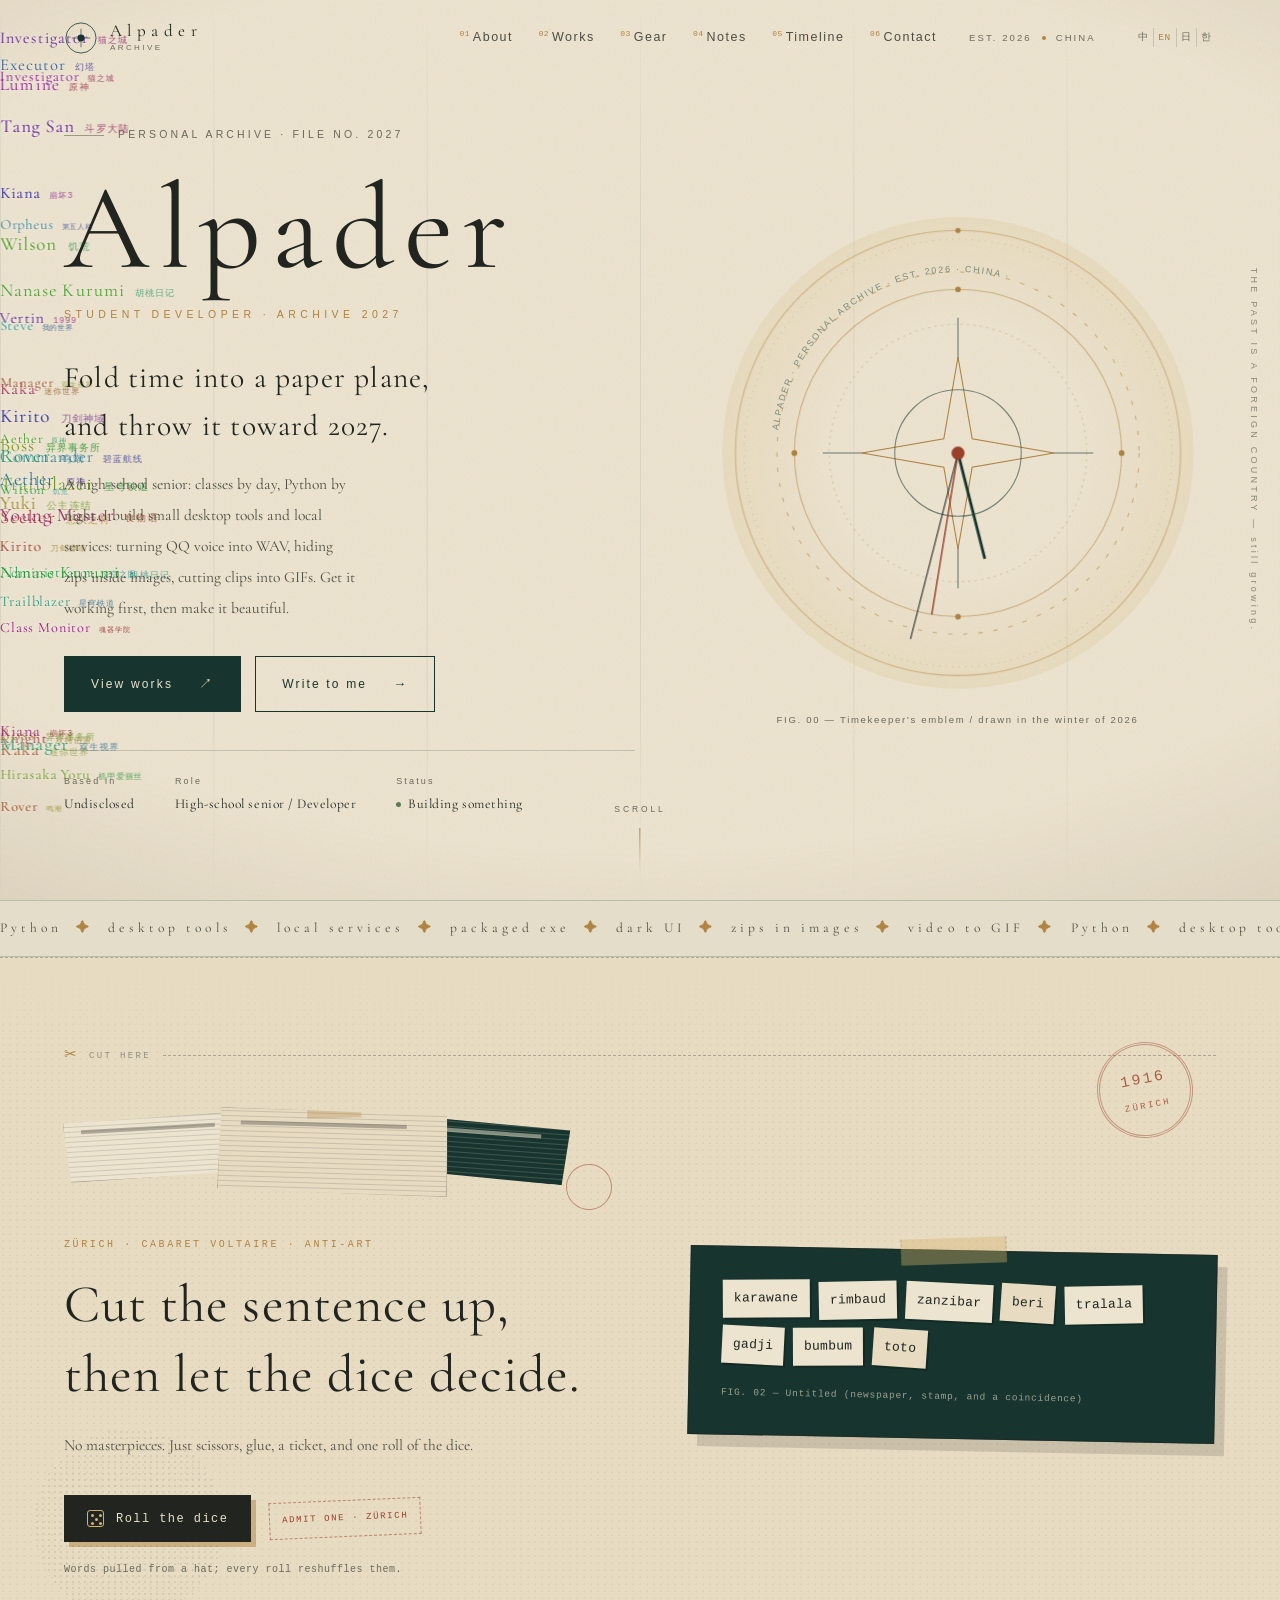
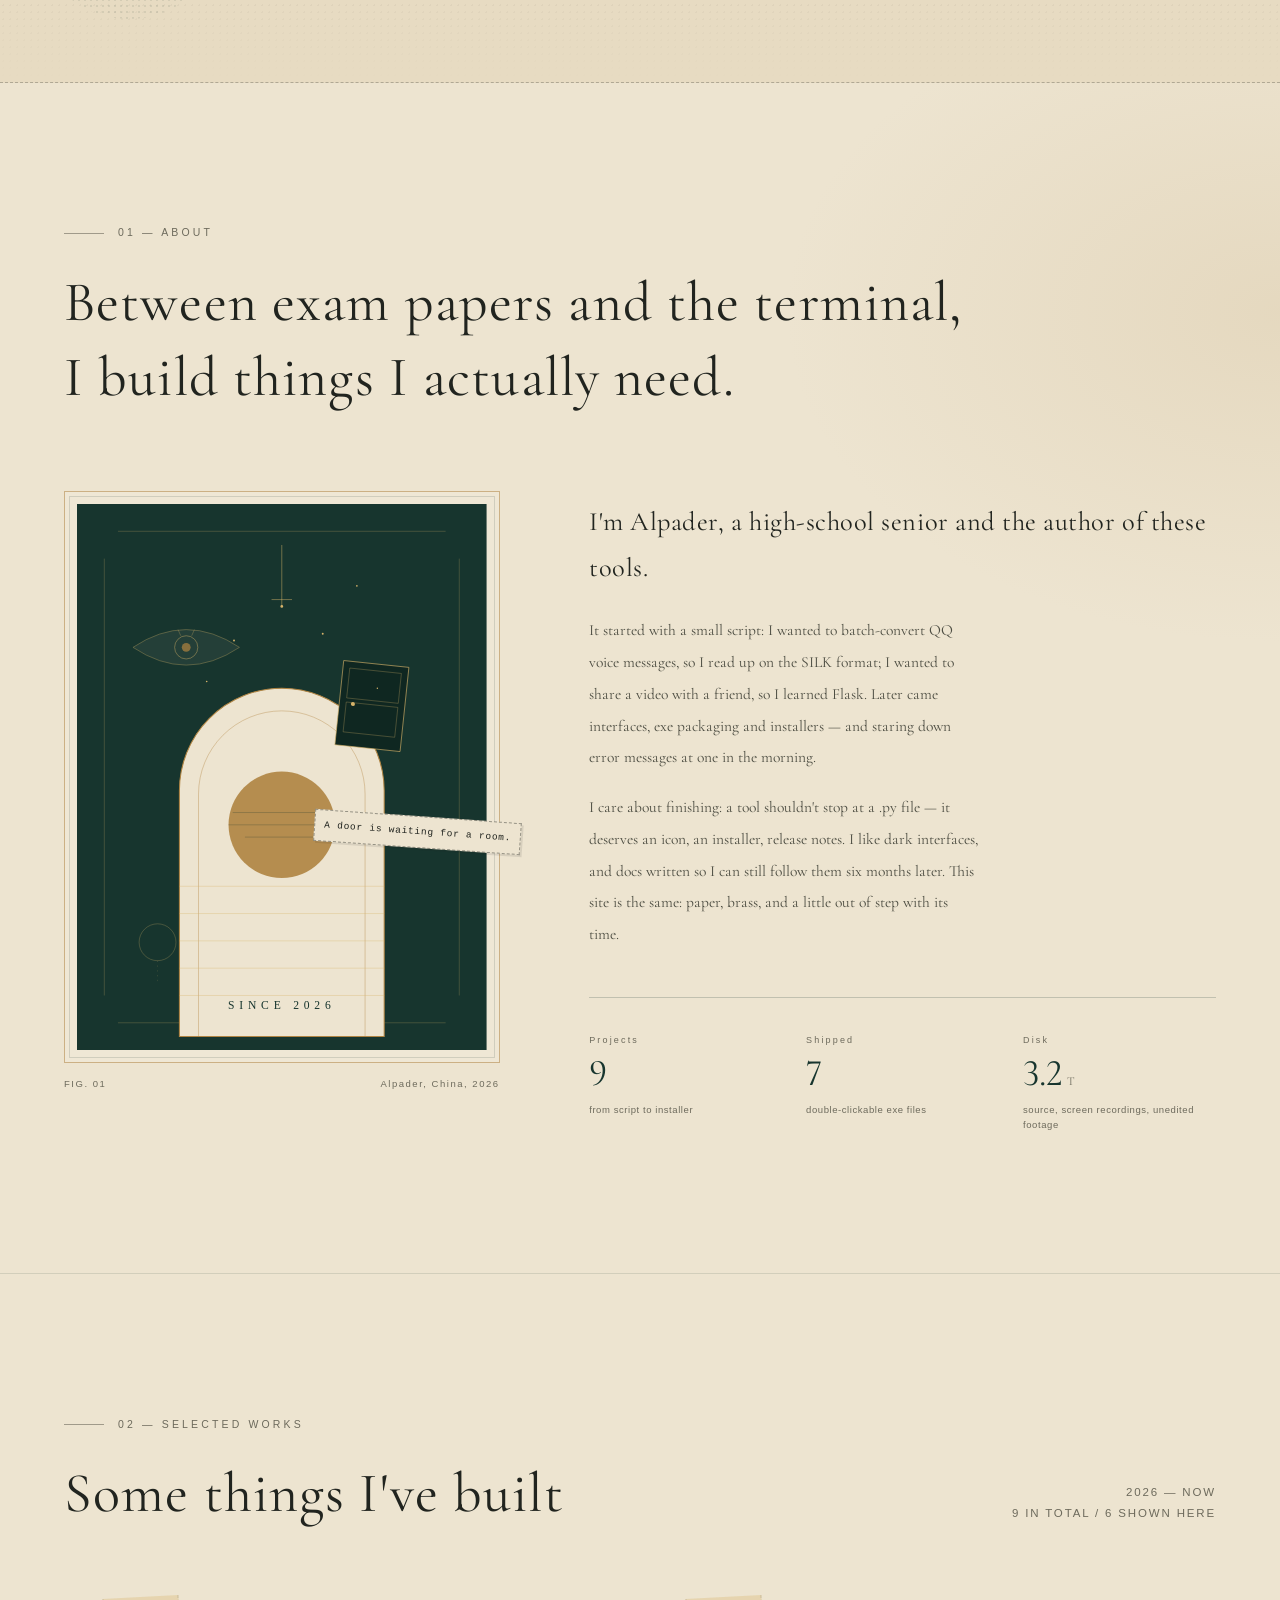
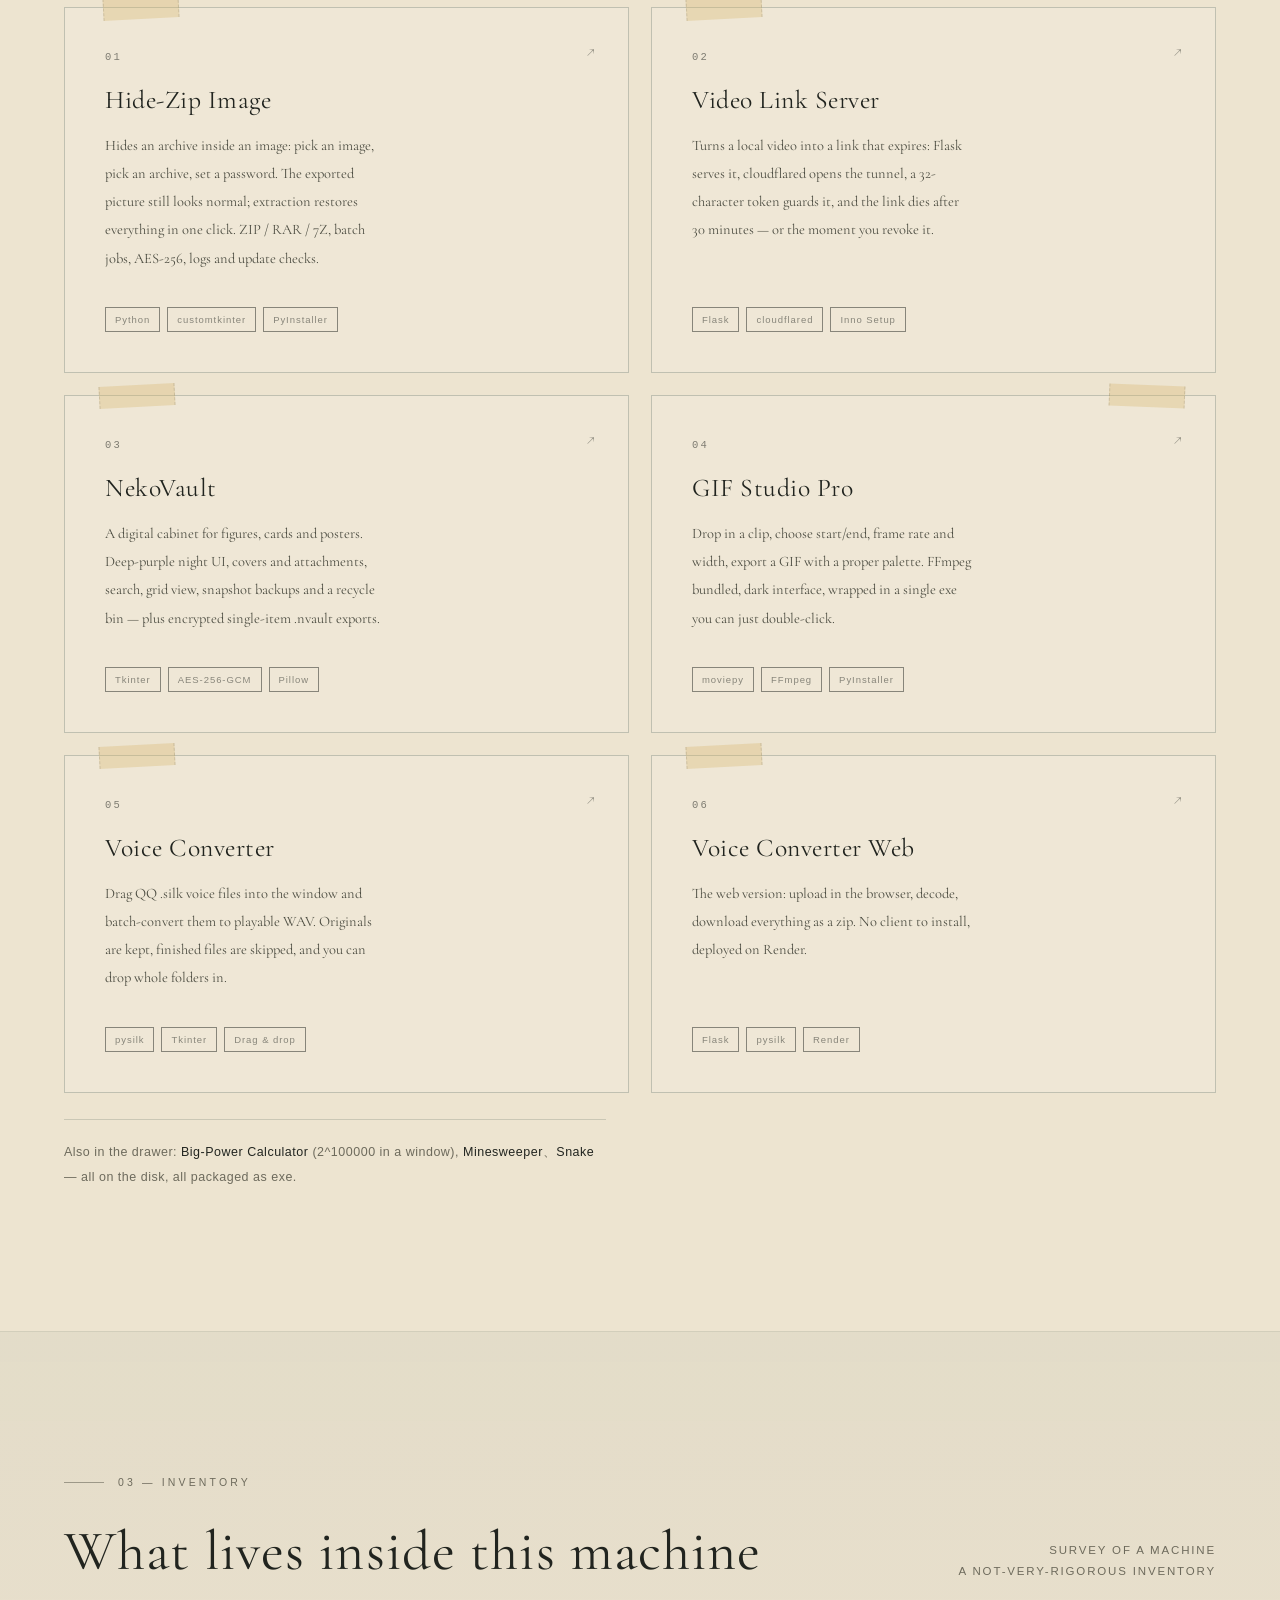
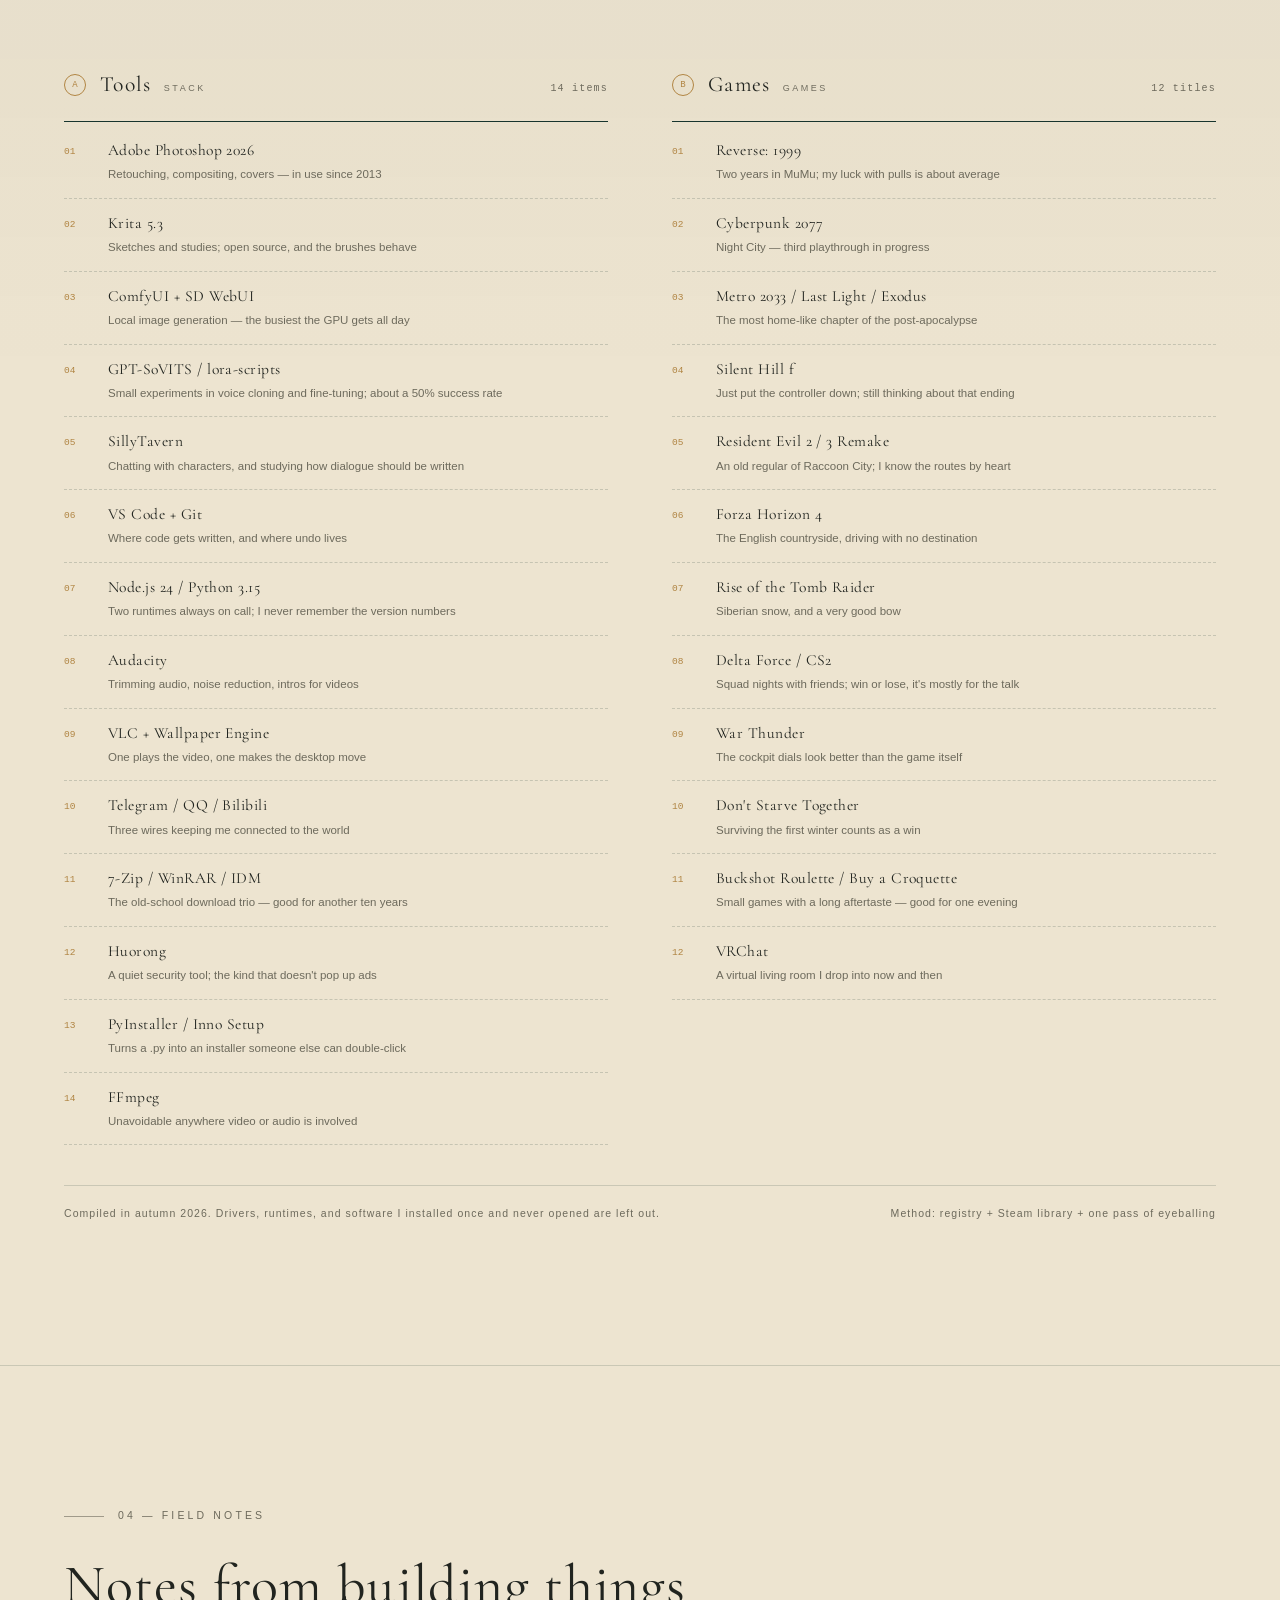
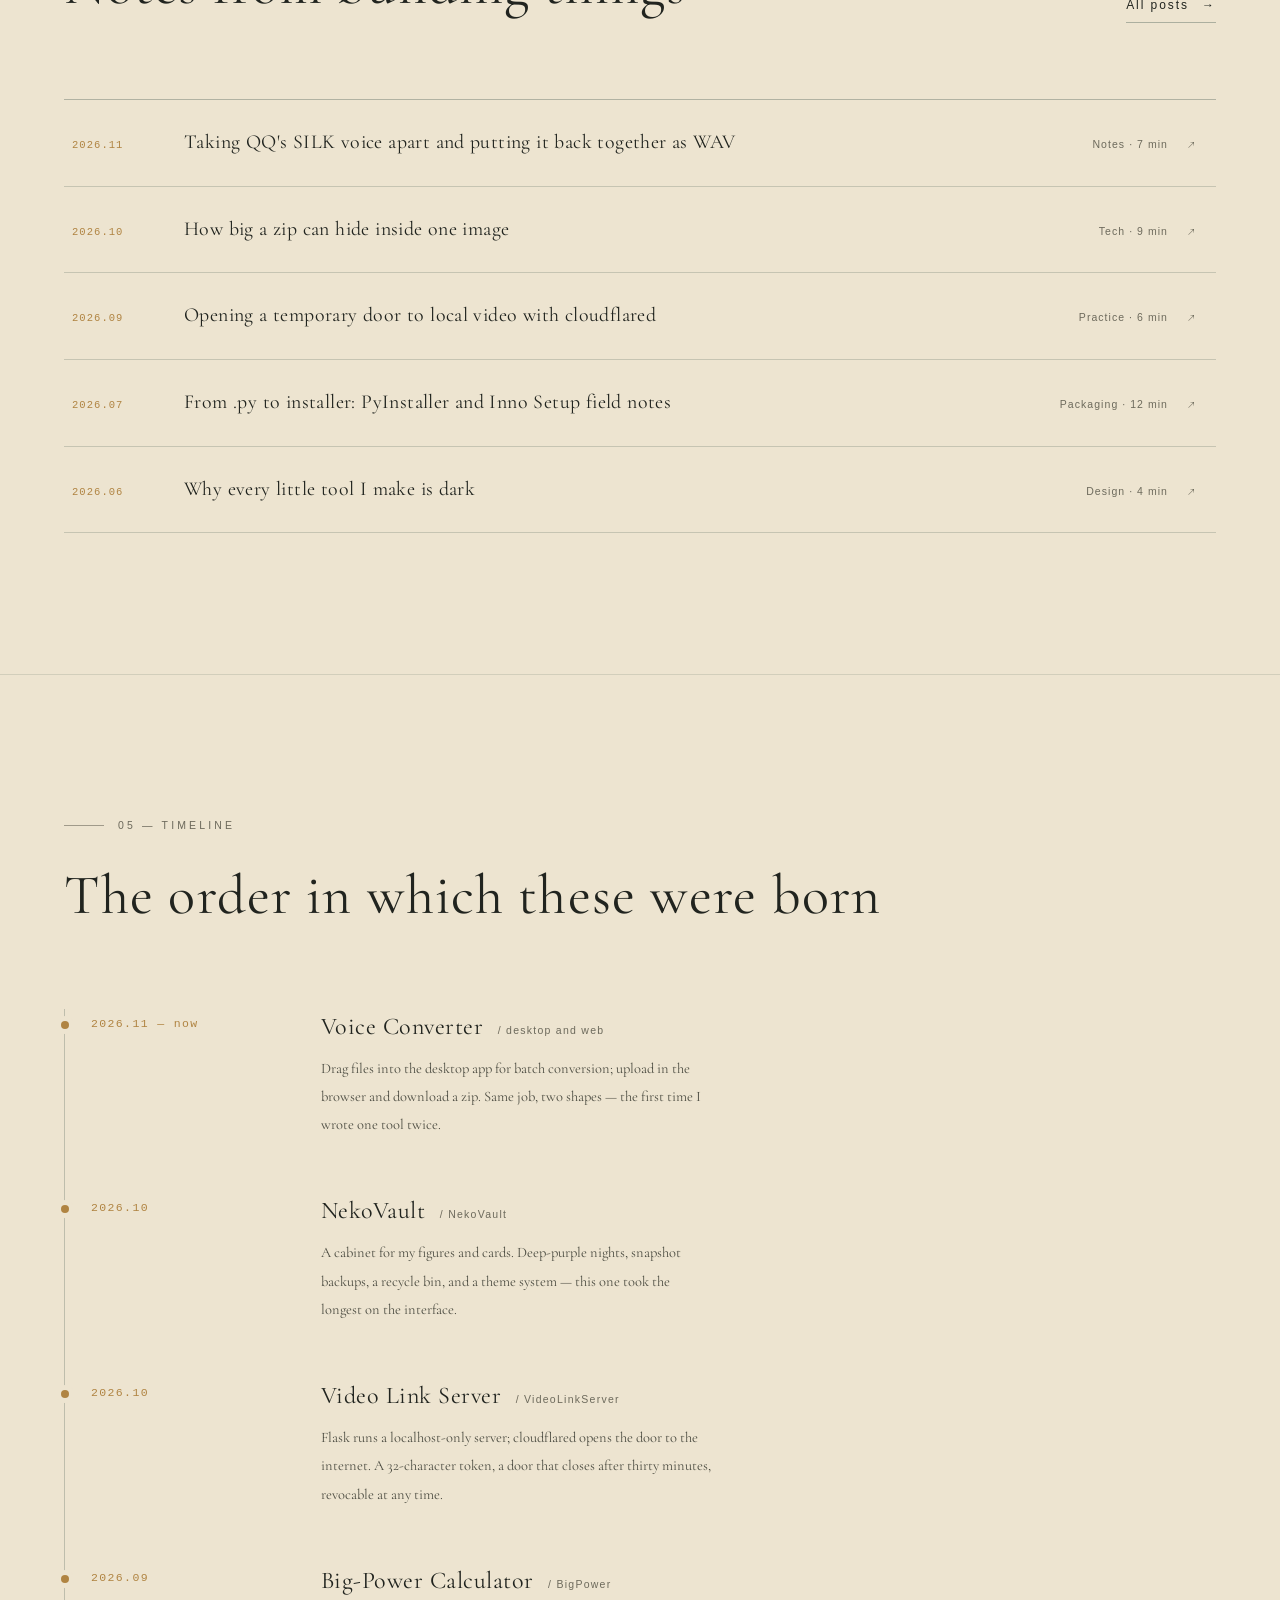
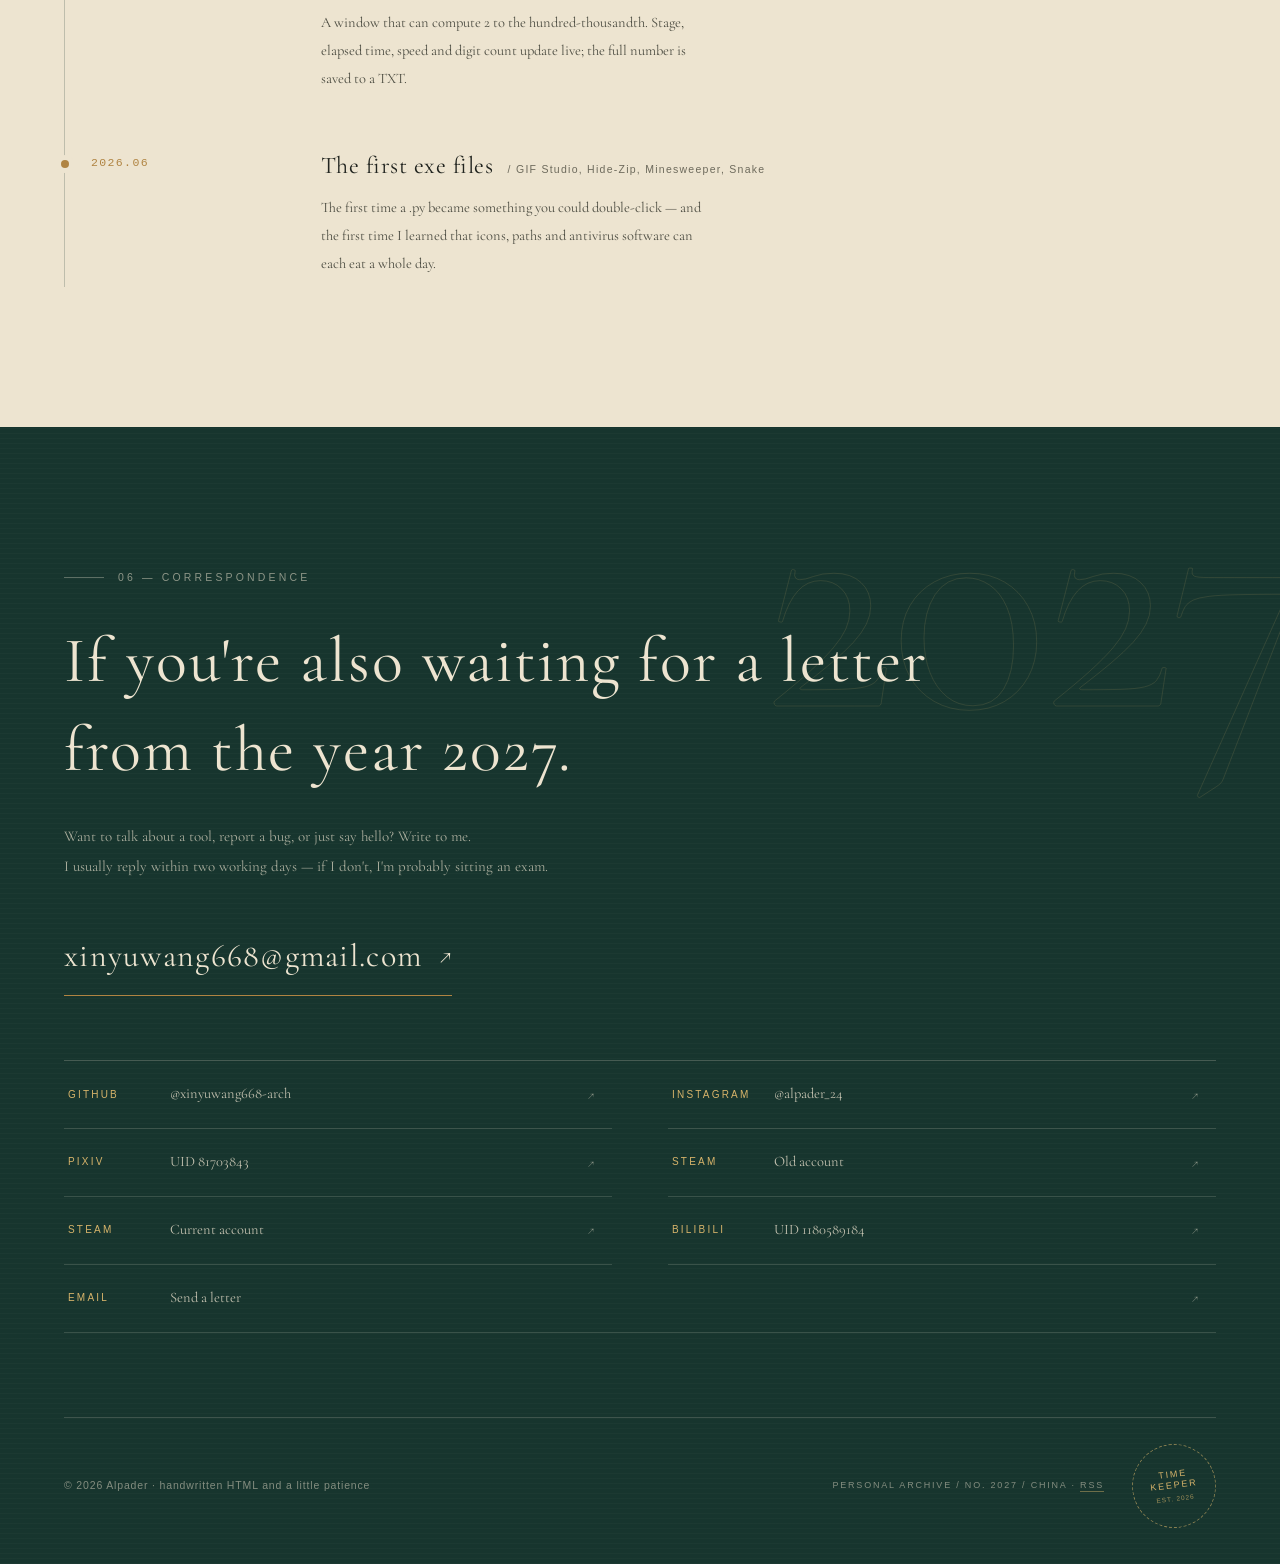
==== index.html @ 5b1e16d0 "Make the seconds hand black" ====
<!DOCTYPE html>
<html lang="zh-CN">
<head>
<meta charset="UTF-8">
<meta name="viewport" content="width=device-width, initial-scale=1.0">
<title>Alpader · 个人档案 / Personal Archive</title>
<meta name="description" content="Alpader，高三学生，写 Python 小工具。作品、开发笔记、项目年表，以及一个把时间折成纸飞机的个人站。">
<meta name="theme-color" content="#17352e">
<meta property="og:type" content="website">
<meta property="og:title" content="Alpader · 个人档案 / Personal Archive">
<meta property="og:description" content="高三学生，写 Python 小工具。作品、开发笔记、项目年表，以及一个把时间折成纸飞机的个人站。">
<meta property="og:locale" content="zh_CN">
<meta property="og:image" content="https://alpader.lol/assets/og.png">
<meta property="og:image:width" content="2400">
<meta property="og:image:height" content="1260">
<meta name="twitter:card" content="summary_large_image">
<meta name="twitter:image" content="https://alpader.lol/assets/og.png">
<script type="application/ld+json">
{
  "@context": "https://schema.org",
  "@type": "Person",
  "name": "Alpader",
  "alternateName": "Alpader Archive",
  "jobTitle": "Student Developer",
  "description": "高三学生，用 Python 写桌面小工具与本地服务。",
  "sameAs": ["https://github.com/xinyuwang668-arch", "https://www.instagram.com/alpader_24/", "https://www.pixiv.net/users/81703843", "https://steamcommunity.com/profiles/76561199488538160", "https://steamcommunity.com/profiles/76561199672460754", "https://space.bilibili.com/1180589184"],
  "knowsLanguage": ["zh-CN", "en"]
}
</script>
<link rel="icon" href="favicon.svg" type="image/svg+xml">
<link rel="alternate" type="application/rss+xml" title="开发时的一些小记 · Alpader" href="feed.xml">
<link rel="preconnect" href="https://fonts.googleapis.com">
<link rel="preconnect" href="https://fonts.gstatic.com" crossorigin>
<link href="https://fonts.googleapis.com/css2?family=Cormorant+Garamond:ital,wght@0,400;0,500;0,600;1,400;1,500&family=Noto+Serif+SC:wght@400;600&display=swap" rel="stylesheet">
<link rel="stylesheet" href="css/style.css">
<script>document.documentElement.classList.add('js');</script>
</head>
<body>

<div class="grain" aria-hidden="true"></div>
<div class="progress" id="progress" aria-hidden="true"></div>
<a class="skip-link" href="#main">跳到主要内容</a>

<header class="header" id="header">
  <div class="header__inner">
    <a class="brand" href="#top" aria-label="回到首页">
      <span class="brand__mark" aria-hidden="true">
        <svg viewBox="0 0 44 44"><circle cx="22" cy="22" r="19.5" fill="none" stroke="currentColor"/><path d="M22 10v24M10 22h24" stroke="currentColor" stroke-width=".8"/><circle cx="22" cy="22" r="4.5" fill="currentColor"/></svg>
      </span>
      <span class="brand__text">
        <span class="brand__cn">Alpader</span>
        <span class="brand__en">ARCHIVE</span>
      </span>
    </a>

    <nav class="nav" id="site-nav" aria-label="主导航">
      <a href="#about" data-nav="about"><span class="nav__num">01</span>关于</a>
      <a href="#works" data-nav="works"><span class="nav__num">02</span>作品</a>
      <a href="#inventory" data-nav="inventory"><span class="nav__num">03</span>器物</a>
      <a href="#notes" data-nav="notes"><span class="nav__num">04</span>手记</a>
      <a href="#journey" data-nav="journey"><span class="nav__num">05</span>年表</a>
      <a href="#contact" data-nav="contact"><span class="nav__num">06</span>联系</a>

      <div class="nav__foot">
        <div class="nav__foot-row">
          <a class="nav__mail" href="mailto:xinyuwang668@gmail.com">xinyuwang668@gmail.com</a>
          <span class="nav__loc">EST. 2026 · CHINA</span>
        </div>
        <div class="lang lang--nav" role="group" aria-label="Language">
          <button type="button" class="lang__btn" data-lang="zh" aria-pressed="true">中</button>
          <button type="button" class="lang__btn" data-lang="en" aria-pressed="false">EN</button>
          <button type="button" class="lang__btn" data-lang="ja" aria-pressed="false">日</button>
          <button type="button" class="lang__btn" data-lang="ko" aria-pressed="false">한</button>
        </div>
      </div>
    </nav>

    <div class="header__meta">
      <span>EST.&nbsp;2026</span>
      <span class="header__dot" aria-hidden="true"></span>
      <span>CHINA</span>
    </div>

    <div class="lang lang--header" role="group" aria-label="Language">
      <button type="button" class="lang__btn" data-lang="zh" aria-pressed="true">中</button>
      <button type="button" class="lang__btn" data-lang="en" aria-pressed="false">EN</button>
      <button type="button" class="lang__btn" data-lang="ja" aria-pressed="false">日</button>
      <button type="button" class="lang__btn" data-lang="ko" aria-pressed="false">한</button>
    </div>

    <button class="menu-toggle" id="menuToggle" aria-label="打开菜单" aria-expanded="false" aria-controls="site-nav">
      <span></span><span></span>
    </button>
  </div>
</header>

<main id="main">

  <!-- ============ HERO ============ -->
  <section class="hero" id="top">
    <div class="hero__lines" aria-hidden="true"></div>
    <div class="container hero__inner">

      <div class="hero__copy">
        <p class="eyebrow reveal"><span class="eyebrow__rule"></span>PERSONAL ARCHIVE · FILE NO. 2027</p>

        <h1 class="hero__name reveal" style="--d:.06s">Alpader</h1>
        <p class="hero__latin reveal" style="--d:.12s">Student Developer · Archive 2027</p>

        <p class="hero__tagline reveal" style="--d:.18s">把时间折成纸飞机，<br>投向还没到来的 2027。</p>

        <p class="hero__desc reveal" style="--d:.24s">高三学生，白天上课，晚上写 Python。做桌面小工具和本地服务——把 QQ 语音转成 WAV、把压缩包藏进图片、把一段视频变成 GIF。相信东西要先做出来，再慢慢做好看。</p>

        <div class="hero__actions reveal" style="--d:.3s">
          <a class="btn btn--solid" href="#works">查看作品<span class="btn__arrow" aria-hidden="true">↗</span></a>
          <a class="btn btn--ghost" href="#contact">写封信<span class="btn__arrow" aria-hidden="true">→</span></a>
        </div>

        <dl class="hero__meta reveal" style="--d:.36s">
          <div><dt>现居</dt><dd>暂时保密</dd></div>
          <div><dt>身份</dt><dd>高三学生 / 开发者</dd></div>
          <div><dt>状态</dt><dd><span class="pulse" aria-hidden="true"></span>在写新东西</dd></div>
        </dl>
      </div>

      <div class="hero__emblem reveal" style="--d:.2s">
        <div class="emblem">
          <svg viewBox="0 0 440 440" role="img" aria-label="装饰艺术风格的档案徽章：同心圆、刻度与星形">
            <defs>
              <path id="ringPath" d="M220,220 m-166,0 a166,166 0 1,1 332,0 a166,166 0 1,1 -332,0"/>
              <radialGradient id="emblemGlow" cx="50%" cy="50%" r="50%">
                <stop offset="55%" stop-color="#d6b36a" stop-opacity="0"/>
                <stop offset="100%" stop-color="#d6b36a" stop-opacity=".16"/>
              </radialGradient>
            </defs>
            <circle cx="220" cy="220" r="216" fill="url(#emblemGlow)"/>
            <g class="emblem__ring emblem__ring--204">
              <circle cx="220" cy="220" r="204" fill="none" stroke="#b08442" stroke-opacity=".45"/>
              <circle cx="220" cy="16" r="2.4" fill="#b08442"/>
            </g>
            <g class="emblem__ring emblem__ring--196">
              <circle cx="220" cy="220" r="196" fill="none" stroke="#b08442" stroke-opacity=".28" stroke-dasharray="1 5"/>
            </g>
            <g class="emblem__ring emblem__ring--166">
              <circle cx="220" cy="220" r="166" fill="none" stroke="#b08442" stroke-opacity=".55" stroke-dasharray="4 10"/>
            </g>
            <g class="emblem__ring emblem__ring--150">
              <circle cx="220" cy="220" r="150" fill="none" stroke="#b08442" stroke-opacity=".5"/>
              <g fill="#b08442">
                <circle cx="220" cy="70" r="2.6"/>
                <circle cx="370" cy="220" r="2.6"/>
                <circle cx="220" cy="370" r="2.6"/>
                <circle cx="70" cy="220" r="2.6"/>
              </g>
            </g>
            <g class="emblem__ring emblem__ring--118">
              <circle cx="220" cy="220" r="118" fill="none" stroke="#b08442" stroke-opacity=".3" stroke-dasharray="2 4"/>
            </g>
            <text class="emblem__ringtext" fill="#17352e">
              <textPath href="#ringPath" startOffset="2%">ALPADER · PERSONAL ARCHIVE · EST. 2026 · CHINA · </textPath>
            </text>
            <g stroke="#17352e" fill="none" stroke-width="1">
              <path d="M220 96v40M220 304v40M96 220h40M304 220h40" stroke-opacity=".6"/>
              <path d="M220 132 L233 207 L308 220 L233 233 L220 308 L207 233 L132 220 L207 207 Z" stroke="#b08442"/>
              <circle cx="220" cy="220" r="58" stroke-opacity=".55"/>
              <g class="emblem__hand emblem__hand--min">
                <path d="M220 220V70" stroke="#9c3f2a" stroke-width="1.3"/>
              </g>
              <g class="emblem__hand emblem__hand--hour">
                <path d="M220 220V120" stroke="#17352e" stroke-width="2.6"/>
              </g>
              <g class="emblem__hand emblem__hand--sec">
                <path d="M220 220V44" stroke="#141414" stroke-width=".9"/>
              </g>
              <circle cx="220" cy="220" r="6" fill="#9c3f2a" stroke="none"/>
            </g>
          </svg>
        </div>
        <p class="emblem__caption">FIG. 00 — 时间守护者徽记 / 手绘于 2026 年冬</p>
      </div>

    </div>

    <div class="hero__rail" aria-hidden="true">
      <span>THE PAST IS A FOREIGN COUNTRY — 未来尚未发生，过去仍在生长</span>
    </div>

    <a class="hero__scroll" href="#about" aria-label="向下滚动">
      <span>SCROLL</span>
      <i aria-hidden="true"></i>
    </a>
  </section>

  <!-- ============ MARQUEE ============ -->
  <div class="marquee" aria-hidden="true">
    <div class="marquee__track">
      <span>Python <b>✦</b> 桌面工具 <b>✦</b> 本地服务 <b>✦</b> 打包 exe <b>✦</b> 深色界面 <b>✦</b> 压缩包藏图 <b>✦</b> 视频转 GIF <b>✦</b></span>
      <span>Python <b>✦</b> 桌面工具 <b>✦</b> 本地服务 <b>✦</b> 打包 exe <b>✦</b> 深色界面 <b>✦</b> 压缩包藏图 <b>✦</b> 视频转 GIF <b>✦</b></span>
    </div>
  </div>

  <!-- ============ DADA INTERLUDE ============ -->
  <section class="dada" id="dada" aria-labelledby="dadaTitle">
    <div class="container dada__inner">
      <p class="dada__cut" aria-hidden="true"><span>✂</span><b>CUT HERE</b><i></i></p>

      <div class="dada__grid">
        <div class="dada__text">
          <div class="dada__strip" aria-hidden="true">
            <span class="strip strip--1"></span>
            <span class="strip strip--2"></span>
            <span class="strip strip--3"></span>
            <span class="strip__ring"></span>
          </div>

          <p class="dada__meta">ZÜRICH · CABARET VOLTAIRE · ANTI-ART</p>
          <h2 class="dada__title" id="dadaTitle">把句子剪碎，<br>再让骰子决定。</h2>
          <p class="dada__desc">不相信杰作。相信剪刀、胶水、车票和一次掷骰子。</p>

          <div class="dada__actions">
            <button class="dada__roll" id="rollDice" type="button">
              <span class="dada__die" aria-hidden="true"></span>
              <span>掷一次骰子</span>
            </button>
            <span class="dada__ticket" aria-hidden="true">ADMIT ONE · ZÜRICH</span>
          </div>

          <p class="dada__note">从帽子里抽出的词，每掷一次就换一个顺序。</p>
        </div>

        <figure class="dada__hat">
          <div class="hat" id="hatWords" aria-live="polite">
            <span class="hat__word">karawane</span>
            <span class="hat__word">zanzibar</span>
            <span class="hat__word">bumbum</span>
            <span class="hat__word">gadji</span>
            <span class="hat__word">beri</span>
            <span class="hat__word">toto</span>
            <span class="hat__word">rimbaud</span>
            <span class="hat__word">tralala</span>
          </div>
          <figcaption class="dada__cap">FIG. 02 — 无题（报纸、邮票与一次偶然）</figcaption>
        </figure>
      </div>

      <div class="dada__stamp" aria-hidden="true"><span>1916</span><i>ZÜRICH</i></div>
      <div class="dada__dot" aria-hidden="true"></div>
    </div>
  </section>

  <!-- ============ ABOUT ============ -->
  <section class="section section--about" id="about">
    <div class="container">
      <header class="sec-head">
        <p class="eyebrow reveal"><span class="eyebrow__rule"></span>01 — ABOUT</p>
        <h2 class="sec-title reveal" style="--d:.06s">在题海与终端之间，<br>造一些自己用得上的东西。</h2>
      </header>

      <div class="about">
        <figure class="portrait reveal">
          <div class="portrait__frame">
            <svg viewBox="0 0 600 800" role="img" aria-label="复古海报风格的超现实插画：拱门、落日、漂浮的门与一只眼">
              <rect width="600" height="800" fill="#17352e"/>
              <g stroke="#d6b36a" stroke-opacity=".35" fill="none">
                <path d="M60 40h480M60 760h480"/>
                <path d="M40 80v640M560 80v640"/>
              </g>
              <path d="M150 780V420a150 150 0 0 1 300 0v360Z" fill="#ede4d0"/>
              <path d="M150 780V420a150 150 0 0 1 300 0v360Z" fill="none" stroke="#b08442" stroke-width="1.5"/>
              <path d="M178 780V425a122 122 0 0 1 244 0v355" fill="none" stroke="#b08442" stroke-opacity=".55"/>
              <circle cx="300" cy="470" r="78" fill="#b08442" fill-opacity=".9"/>
              <g stroke="#17352e" stroke-opacity=".35">
                <path d="M222 470h156M228 452h144M246 488h108"/>
              </g>
              <g stroke="#d6b36a" stroke-opacity=".5">
                <path d="M150 560h300M150 600h300M150 640h300M150 680h300M150 720h300"/>
              </g>

              <!-- surreal：漂浮的门、云里的眼、多出来的一个球 -->
              <g transform="translate(432 296) rotate(6)">
                <rect x="-48" y="-62" width="96" height="124" fill="#0f2721" stroke="#d6b36a" stroke-opacity=".75" stroke-width="1.2"/>
                <rect x="-38" y="-52" width="76" height="44" fill="none" stroke="#d6b36a" stroke-opacity=".4"/>
                <rect x="-38" y="-2" width="76" height="44" fill="none" stroke="#d6b36a" stroke-opacity=".4"/>
                <circle cx="-28" cy="0" r="3" fill="#d6b36a"/>
              </g>
              <g transform="translate(160 210)" opacity=".85">
                <path d="M-78 0q78 -52 156 0q-78 52 -156 0Z" fill="#ede4d0" fill-opacity=".07" stroke="#d6b36a" stroke-opacity=".55"/>
                <circle r="17" fill="none" stroke="#d6b36a" stroke-opacity=".75"/>
                <circle r="6.5" id="eyePupil" fill="#b08442" fill-opacity=".85"/>
                <path d="M-8 -17l-4 -9M8 -17l4 -9" stroke="#d6b36a" stroke-opacity=".5"/>
              </g>
              <circle cx="118" cy="642" r="27" fill="none" stroke="#d6b36a" stroke-opacity=".38"/>
              <path d="M118 669v34" stroke="#d6b36a" stroke-opacity=".22" stroke-dasharray="2 5"/>

              <g fill="#d6b36a">
                <circle cx="300" cy="150" r="2"/><circle cx="360" cy="190" r="1.4"/>
                <circle cx="230" cy="200" r="1.4"/><circle cx="410" cy="120" r="1.2"/>
                <circle cx="190" cy="260" r="1.2"/><circle cx="440" cy="270" r="1"/>
              </g>
              <path d="M300 60v90" stroke="#d6b36a" stroke-opacity=".7"/>
              <path d="M285 140h30" stroke="#d6b36a" stroke-opacity=".7"/>
              <text x="300" y="740" text-anchor="middle" fill="#17352e" font-family="Georgia, 'Songti SC', serif" font-size="17" letter-spacing="7">SINCE 2026</text>
            </svg>
          </div>
          <p class="portrait__note">门在等一个房间</p>
          <figcaption class="portrait__cap"><span>FIG. 01</span><span>Alpader，中国，2026</span></figcaption>
        </figure>

        <div class="about__body">
          <p class="lead reveal">我是 Alpader，一个高三学生，也是这些工具的作者。</p>
          <p class="reveal" style="--d:.06s">
            写代码是从一个小脚本开始的：想批量转 QQ 语音，就去看 SILK 格式；
            想给朋友分享一段视频，就去学 Flask。后来慢慢学会做界面、打包 exe、
            写安装包，也学会了在凌晨一点和报错对视。
          </p>
          <p class="reveal" style="--d:.12s">
            我关心「做完」：一个工具不该停在 .py，它应该有图标、有安装包、有更新说明；
            界面喜欢深色，文档喜欢写到半年后自己还能看懂。这个站也一样，
            材料是纸、黄铜，和一点点不合时宜。
          </p>

          <dl class="stats reveal" style="--d:.18s">
            <div><dt>项目</dt><dd>9<em>个</em><small>从脚本写到安装包</small></dd></div>
            <div><dt>成品</dt><dd>7<em>个</em><small>能双击运行的 exe</small></dd></div>
            <div><dt>硬盘</dt><dd>3.2<em>T</em><small>存着源码、录屏和没剪的素材</small></dd></div>
          </dl>
        </div>
      </div>
    </div>
  </section>

  <!-- ============ WORKS ============ -->
  <section class="section section--works" id="works">
    <div class="container">
      <header class="sec-head sec-head--row">
        <div>
          <p class="eyebrow reveal"><span class="eyebrow__rule"></span>02 — SELECTED WORKS</p>
          <h2 class="sec-title reveal" style="--d:.06s">做过的一些东西</h2>
        </div>
        <p class="sec-aside reveal" style="--d:.12s">2026 — 至今<br>共 9 件 / 下面挑了 6 件</p>
      </header>

      <div class="works">
        <a class="work reveal" href="works/hide-zip.html" style="--d:.02s">
          <span class="work__index">01</span>
          <h3 class="work__title">藏图 <em>HIDE ZIP IMAGE</em></h3>
          <p class="work__desc">把压缩包藏进一张图片里：选图、选包、设密码，导出的图片照常能看，提取时一键还原。支持 ZIP / RAR / 7Z、批量处理、AES-256 加密、日志与自检更新。</p>
          <ul class="work__tags"><li>Python</li><li>customtkinter</li><li>PyInstaller</li></ul>
          <span class="work__arrow" aria-hidden="true">↗</span>
        </a>

        <a class="work reveal" href="works/video-link.html" style="--d:.08s">
          <span class="work__index">02</span>
          <h3 class="work__title">临时视频链接 <em>VIDEO LINK SERVER</em></h3>
          <p class="work__desc">把本地视频变成一条会过期的链接：Flask 起服务，cloudflared 打隧道，32 位随机 token，30 分钟后自动失效，也可以随时撤销。</p>
          <ul class="work__tags"><li>Flask</li><li>cloudflared</li><li>Inno Setup</li></ul>
          <span class="work__arrow" aria-hidden="true">↗</span>
        </a>

        <a class="work reveal" href="works/nekovault.html" style="--d:.14s">
          <span class="work__index">03</span>
          <h3 class="work__title">喵喵秘藏 <em>NEKOVAULT</em></h3>
          <p class="work__desc">手办、卡牌、海报的数字藏品柜。深紫夜色界面，封面、附件、搜索、网格视图，快照备份与回收站，还能导出加密的 .nvault 单件包。</p>
          <ul class="work__tags"><li>Tkinter</li><li>AES-256-GCM</li><li>Pillow</li></ul>
          <span class="work__arrow" aria-hidden="true">↗</span>
        </a>

        <a class="work reveal" href="works/gif-studio.html" style="--d:.2s">
          <span class="work__index">04</span>
          <h3 class="work__title">GIF Studio Pro <em>GIF STUDIO</em></h3>
          <p class="work__desc">拖进一段视频，选好起止时间、帧率和宽度，导出带调色板的 GIF。内置 FFmpeg，深色界面，打包成单个 exe，双击就能用。</p>
          <ul class="work__tags"><li>moviepy</li><li>FFmpeg</li><li>PyInstaller</li></ul>
          <span class="work__arrow" aria-hidden="true">↗</span>
        </a>

        <a class="work reveal" href="works/silk2wav.html" style="--d:.26s">
          <span class="work__index">05</span>
          <h3 class="work__title">语音转换器 <em>SILK2WAV</em></h3>
          <p class="work__desc">把 QQ 的 .silk 语音拖进窗口，批量转成能听的 WAV。保留原文件，已经转过的自动跳过，文件夹整个拖进来也行。</p>
          <ul class="work__tags"><li>pysilk</li><li>Tkinter</li><li>拖放</li></ul>
          <span class="work__arrow" aria-hidden="true">↗</span>
        </a>

        <a class="work reveal" href="works/qqvoice.html" style="--d:.32s">
          <span class="work__index">06</span>
          <h3 class="work__title">在线语音转换 <em>QQVOICE WEB</em></h3>
          <p class="work__desc">语音转换器的网页版：浏览器里上传、解码、批量打包成 zip 下载。没有客户端，打开网页就能用，部署在 Render 上。</p>
          <ul class="work__tags"><li>Flask</li><li>pysilk</li><li>Render</li></ul>
          <span class="work__arrow" aria-hidden="true">↗</span>
        </a>
      </div>

      <p class="works__more reveal">
        另外还有：<b>超大整数幂计算器</b>（在窗口里算 2 的十万次方）、<b>扫雷</b>、<b>贪吃蛇</b>——都在硬盘里，也都打包成了 exe。
      </p>
    </div>
  </section>

  <!-- ============ INVENTORY ============ -->
  <section class="section section--inventory" id="inventory">
    <div class="container">
      <header class="sec-head sec-head--row">
        <div>
          <p class="eyebrow reveal"><span class="eyebrow__rule"></span>03 — INVENTORY</p>
          <h2 class="sec-title reveal" style="--d:.06s">这台机器里住着什么</h2>
        </div>
        <p class="sec-aside reveal" style="--d:.12s">SURVEY OF A MACHINE<br>一次不太严谨的清点</p>
      </header>

      <div class="inventory">
        <div class="inv-col reveal">
          <header class="inv-col__head">
            <span class="inv-col__num">A</span>
            <h3>工具 <em>STACK</em></h3>
            <span class="inv-col__count">14 件</span>
          </header>
          <ul class="inv-list">
            <li class="inv"><span class="inv__i">01</span><span class="inv__name">Adobe Photoshop 2026</span><span class="inv__note">修图、合成、做封面，从 2013 年用到现在</span></li>
            <li class="inv"><span class="inv__i">02</span><span class="inv__name">Krita 5.3</span><span class="inv__note">画草图和临摹，开源的，笔刷很听话</span></li>
            <li class="inv"><span class="inv__i">03</span><span class="inv__name">ComfyUI + SD WebUI</span><span class="inv__note">本地跑图，显卡一天里最忙的时候</span></li>
            <li class="inv"><span class="inv__i">04</span><span class="inv__name">GPT-SoVITS / lora-scripts</span><span class="inv__note">声音克隆和模型微调的小实验，成功率一半</span></li>
            <li class="inv"><span class="inv__i">05</span><span class="inv__name">SillyTavern</span><span class="inv__note">和角色聊天，顺便研究对话到底该怎么写</span></li>
            <li class="inv"><span class="inv__i">06</span><span class="inv__name">VS Code + Git</span><span class="inv__note">写代码的地方，以及后悔药</span></li>
            <li class="inv"><span class="inv__i">07</span><span class="inv__name">Node.js 24 / Python 3.15</span><span class="inv__note">两个随叫随到的运行时，版本号永远记不住</span></li>
            <li class="inv"><span class="inv__i">08</span><span class="inv__name">Audacity</span><span class="inv__note">剪音频、降噪、给视频做片头</span></li>
            <li class="inv"><span class="inv__i">09</span><span class="inv__name">VLC + Wallpaper Engine</span><span class="inv__note">一个负责放片子，一个负责让桌面动起来</span></li>
            <li class="inv"><span class="inv__i">10</span><span class="inv__name">Telegram / QQ / 哔哩哔哩</span><span class="inv__note">与世界保持连接的三根线</span></li>
            <li class="inv"><span class="inv__i">11</span><span class="inv__name">7-Zip / WinRAR / IDM</span><span class="inv__note">老派下载三件套，再战十年没问题</span></li>
            <li class="inv"><span class="inv__i">12</span><span class="inv__name">火绒</span><span class="inv__note">安静的安全软件，不弹窗的那种</span></li>
            <li class="inv"><span class="inv__i">13</span><span class="inv__name">PyInstaller / Inno Setup</span><span class="inv__note">把 .py 变成别人电脑上能双击的安装包</span></li>
            <li class="inv"><span class="inv__i">14</span><span class="inv__name">FFmpeg</span><span class="inv__note">所有跟视频、音频打交道的地方都绕不开它</span></li>
          </ul>
        </div>

        <div class="inv-col reveal" style="--d:.08s">
          <header class="inv-col__head">
            <span class="inv-col__num">B</span>
            <h3>游戏 <em>GAMES</em></h3>
            <span class="inv-col__count">12 款</span>
          </header>
          <ul class="inv-list">
            <li class="inv"><span class="inv__i">01</span><span class="inv__name">重返未来：1999</span><span class="inv__note">在 MuMu 里玩了两年，抽卡手气一般</span></li>
            <li class="inv"><span class="inv__i">02</span><span class="inv__name">赛博朋克 2077</span><span class="inv__note">夜之城，第三次通关进行中</span></li>
            <li class="inv"><span class="inv__i">03</span><span class="inv__name">地铁 2033 / 最后的曙光 / 离去</span><span class="inv__note">末世里最像「家」的一部</span></li>
            <li class="inv"><span class="inv__i">04</span><span class="inv__name">寂静岭 f</span><span class="inv__note">刚放下手柄，还在想那个结局</span></li>
            <li class="inv"><span class="inv__i">05</span><span class="inv__name">生化危机 2 / 3 重制版</span><span class="inv__note">浣熊市的老熟人了，路线倒背如流</span></li>
            <li class="inv"><span class="inv__i">06</span><span class="inv__name">极限竞速：地平线 4</span><span class="inv__note">英国乡下，没有目的地地开</span></li>
            <li class="inv"><span class="inv__i">07</span><span class="inv__name">古墓丽影：崛起</span><span class="inv__note">西伯利亚的雪，和一把很好用的弓</span></li>
            <li class="inv"><span class="inv__i">08</span><span class="inv__name">三角洲行动 / CS2</span><span class="inv__note">和朋友开黑，输赢都行，主要是聊天</span></li>
            <li class="inv"><span class="inv__i">09</span><span class="inv__name">战争雷霆</span><span class="inv__note">飞机的仪表盘比游戏本身好看</span></li>
            <li class="inv"><span class="inv__i">10</span><span class="inv__name">饥荒联机版</span><span class="inv__note">活过第一个冬天就算赢</span></li>
            <li class="inv"><span class="inv__i">11</span><span class="inv__name">恶魔轮盘 / 买个可乐饼吧</span><span class="inv__note">小体量，后劲很大，适合一个晚上</span></li>
            <li class="inv"><span class="inv__i">12</span><span class="inv__name">VRChat</span><span class="inv__note">虚拟客厅，偶尔去坐一会儿</span></li>
          </ul>
        </div>
      </div>

      <p class="inv-foot reveal">
        <span>清单整理于 2026 年秋 · 已略去驱动、运行库，以及那些装了再没打开过的软件。</span>
        <span>清点方式：注册表 + Steam 库 + 一遍肉眼复核</span>
      </p>
    </div>
  </section>

  <!-- ============ NOTES ============ -->
  <section class="section section--notes" id="notes">
    <div class="container">
      <header class="sec-head sec-head--row">
        <div>
          <p class="eyebrow reveal"><span class="eyebrow__rule"></span>04 — FIELD NOTES</p>
          <h2 class="sec-title reveal" style="--d:.06s">开发时的一些小记</h2>
        </div>
        <a class="sec-link reveal" href="notes.html" style="--d:.12s">全部文章 <span aria-hidden="true">→</span></a>
      </header>

      <div class="notes">
        <a class="note reveal" href="notes.html#silk">
          <span class="note__date">2026.11</span>
          <span class="note__title">把 QQ 的 SILK 语音拆开，再拼成 WAV</span>
          <span class="note__meta">笔记 · 7 分钟</span>
          <span class="note__arrow" aria-hidden="true">↗</span>
        </a>
        <a class="note reveal" href="notes.html#capacity">
          <span class="note__date">2026.10</span>
          <span class="note__title">一张图片里，最多能藏下多大的压缩包</span>
          <span class="note__meta">技术 · 9 分钟</span>
          <span class="note__arrow" aria-hidden="true">↗</span>
        </a>
        <a class="note reveal" href="notes.html#tunnel">
          <span class="note__date">2026.09</span>
          <span class="note__title">用 cloudflared 给本地视频开一扇临时的门</span>
          <span class="note__meta">实践 · 6 分钟</span>
          <span class="note__arrow" aria-hidden="true">↗</span>
        </a>
        <a class="note reveal" href="notes.html#packaging">
          <span class="note__date">2026.07</span>
          <span class="note__title">从 .py 到安装包：PyInstaller 与 Inno Setup 踩坑记</span>
          <span class="note__meta">打包 · 12 分钟</span>
          <span class="note__arrow" aria-hidden="true">↗</span>
        </a>
        <a class="note reveal" href="notes.html#darkui">
          <span class="note__date">2026.06</span>
          <span class="note__title">为什么我的每个小工具都是深色的</span>
          <span class="note__meta">设计 · 4 分钟</span>
          <span class="note__arrow" aria-hidden="true">↗</span>
        </a>
      </div>
    </div>
  </section>

  <!-- ============ JOURNEY ============ -->
  <section class="section section--journey" id="journey">
    <div class="container">
      <header class="sec-head">
        <p class="eyebrow reveal"><span class="eyebrow__rule"></span>05 — TIMELINE</p>
        <h2 class="sec-title reveal" style="--d:.06s">这些东西出生的顺序</h2>
      </header>

      <ol class="timeline">
        <li class="tl reveal">
          <p class="tl__year">2026.11 — 现在</p>
          <div class="tl__body">
            <h3>语音转换器 <span>/ 桌面版与网页版</span></h3>
            <p>桌面版拖进来批量转，网页版上传后打包下载。同一件事，两种用法；也第一次把同一个工具写了两遍。</p>
          </div>
        </li>
        <li class="tl reveal">
          <p class="tl__year">2026.10</p>
          <div class="tl__body">
            <h3>喵喵秘藏 <span>/ NekoVault</span></h3>
            <p>给自己的手办和卡牌做一个柜子。深紫夜色、快照备份、回收站，还有一套能换肤的主题系统——这次界面做得最久。</p>
          </div>
        </li>
        <li class="tl reveal">
          <p class="tl__year">2026.10</p>
          <div class="tl__body">
            <h3>临时视频链接 <span>/ VideoLinkServer</span></h3>
            <p>Flask 起一个只监听本机的服务，cloudflared 把门开到公网；32 位 token，三十分钟后自动关门，也能随时撤销。</p>
          </div>
        </li>
        <li class="tl reveal">
          <p class="tl__year">2026.09</p>
          <div class="tl__body">
            <h3>超大整数幂计算器 <span>/ BigPower</span></h3>
            <p>一个能算 2 的十万次方的窗口。实时显示阶段、耗时、速度和结果位数，算完把完整数字存进 TXT。</p>
          </div>
        </li>
        <li class="tl reveal">
          <p class="tl__year">2026.06</p>
          <div class="tl__body">
            <h3>第一批 exe <span>/ GIF Studio、藏图、扫雷、贪吃蛇</span></h3>
            <p>第一次把 .py 打包成能双击的东西，也是第一次知道图标、路径和杀毒软件都能让人卡上一整天。</p>
          </div>
        </li>
      </ol>
    </div>
  </section>

  <!-- ============ CONTACT ============ -->
  <section class="contact" id="contact">
    <div class="contact__ghost" aria-hidden="true">2027</div>
    <div class="container">
      <p class="eyebrow eyebrow--light reveal"><span class="eyebrow__rule"></span>06 — CORRESPONDENCE</p>
      <h2 class="contact__title reveal" style="--d:.06s">如果你也在等一封<br>来自 2027 年的信。</h2>
      <p class="contact__desc reveal" style="--d:.12s">
        想聊聊某个工具、发现了一个 bug，或者只是想说句话，都可以写信给我。<br>我通常会在两个工作日内回信——如果没回，大概率是在考试。
      </p>

      <a class="contact__mail reveal" style="--d:.18s" href="mailto:xinyuwang668@gmail.com" title="点击复制邮箱地址">
        xinyuwang668@gmail.com
        <span class="contact__mail-arrow" aria-hidden="true">↗</span>
      </a>

      <div class="links reveal" style="--d:.24s">
        <a href="https://github.com/xinyuwang668-arch" class="link" target="_blank" rel="noopener"><span class="link__k">GitHub</span><span class="link__v">@xinyuwang668-arch</span><span class="link__a" aria-hidden="true">↗</span></a>
        <a href="https://www.instagram.com/alpader_24/" class="link" target="_blank" rel="noopener"><span class="link__k">Instagram</span><span class="link__v">@alpader_24</span><span class="link__a" aria-hidden="true">↗</span></a>
        <a href="https://www.pixiv.net/users/81703843" class="link" target="_blank" rel="noopener"><span class="link__k">Pixiv</span><span class="link__v">UID 81703843</span><span class="link__a" aria-hidden="true">↗</span></a>
        <a href="https://steamcommunity.com/profiles/76561199488538160" class="link" target="_blank" rel="noopener"><span class="link__k">Steam</span><span class="link__v">老账号</span><span class="link__a" aria-hidden="true">↗</span></a>
        <a href="https://steamcommunity.com/profiles/76561199672460754" class="link" target="_blank" rel="noopener"><span class="link__k">Steam</span><span class="link__v">现账号</span><span class="link__a" aria-hidden="true">↗</span></a>
        <a href="https://space.bilibili.com/1180589184" class="link" target="_blank" rel="noopener"><span class="link__k">Bilibili</span><span class="link__v">UID 1180589184</span><span class="link__a" aria-hidden="true">↗</span></a>
        <a href="mailto:xinyuwang668@gmail.com" class="link"><span class="link__k">邮箱</span><span class="link__v">写一封信</span><span class="link__a" aria-hidden="true">↗</span></a>
      </div>

      <footer class="footer">
        <p>© <span id="year">2026</span> Alpader · 本站由手写 HTML 与一点耐心构成</p>
        <p class="footer__meta">PERSONAL ARCHIVE / NO. 2027 / CHINA · <a href="feed.xml">RSS</a></p>
        <div class="stamp" aria-hidden="true">
          <span>TIME<br>KEEPER</span>
          <i>EST. 2026</i>
        </div>
      </footer>
    </div>
  </section>

</main>

<p class="mail-toast" id="mailToast" role="status" aria-live="polite"></p>

<script src="js/i18n.js"></script>
<script src="js/main.js"></script>
<script src="js/name-rain.js"></script>
<script src="js/clock.js"></script>
</body>
</html>
---- css/style.css ----
/* =========================================================
   王欣宇 · 个人档案
   Aesthetic: retro-futurism / art-deco archive
   Palette: paper, bottle green, brass, rust
   ========================================================= */

:root {
  --paper:        #ede4d0;
  --paper-warm:   #e7dbc2;
  --paper-deep:   #dcccad;
  --ink:          #21241f;
  --ink-soft:     #4d4d42;
  --ink-faint:    #6d6a5c;
  --green:        #17352e;
  --green-deep:   #0f2721;
  --brass:        #b08442;
  --brass-light:  #d6b36a;
  --rust:         #9c3f2a;
  --line:         rgba(33, 36, 31, .16);

  --font-serif: "Cormorant Garamond", Georgia, "Times New Roman", "Songti SC", "STSong", "Noto Serif SC", "Source Han Serif SC", "SimSun", serif;
  --font-sans: "Helvetica Neue", "Inter", "PingFang SC", "Hiragino Sans GB", "Microsoft YaHei", sans-serif;
  --font-mono: "SFMono-Regular", "IBM Plex Mono", Consolas, "Courier New", monospace;

  --gutter: clamp(20px, 5vw, 64px);
  --max: 1200px;
  --ease: cubic-bezier(.22, .68, .16, 1);
}

* { box-sizing: border-box; }

html {
  scroll-behavior: smooth;
  -webkit-text-size-adjust: 100%;
}

body {
  margin: 0;
  background-color: var(--paper);
  background-image:
    radial-gradient(1200px 700px at 12% -10%, rgba(255, 252, 240, .75), transparent 60%),
    radial-gradient(900px 600px at 100% 20%, rgba(214, 195, 160, .35), transparent 55%),
    radial-gradient(1000px 800px at 50% 120%, rgba(190, 170, 132, .35), transparent 60%);
  color: var(--ink);
  font-family: var(--font-serif);
  font-size: 17px;
  line-height: 1.85;
  overflow-x: hidden;
  -webkit-font-smoothing: antialiased;
  text-rendering: optimizeLegibility;
}

img, svg { display: block; max-width: 100%; }

a { color: inherit; text-decoration: none; }

h1, h2, h3, p, dl, dd, figure, ul, ol { margin: 0; }
ul, ol { padding: 0; list-style: none; }

::selection { background: var(--green); color: var(--paper); }

:focus-visible {
  outline: 2px solid var(--rust);
  outline-offset: 3px;
}

.skip-link {
  position: fixed;
  top: -100px;
  left: 16px;
  z-index: 200;
  padding: 12px 20px;
  background: var(--green);
  color: var(--paper);
  font-family: var(--font-sans);
  font-size: 13px;
  transition: top .2s;
}
.skip-link:focus { top: 16px; }

/* ---------- paper grain & vignette ---------- */

.grain {
  position: fixed;
  inset: 0;
  z-index: 90;
  pointer-events: none;
  opacity: .5;
  mix-blend-mode: multiply;
  background-image: url("data:image/svg+xml,%3Csvg xmlns='http://www.w3.org/2000/svg' width='280' height='280'%3E%3Cfilter id='n'%3E%3CfeTurbulence type='fractalNoise' baseFrequency='.85' numOctaves='3' stitchTiles='stitch'/%3E%3C/filter%3E%3Crect width='280' height='280' filter='url(%23n)' opacity='.16'/%3E%3C/svg%3E");
}

body::after {
  content: "";
  position: fixed;
  inset: 0;
  z-index: 89;
  pointer-events: none;
  background: radial-gradient(120% 90% at 50% 45%, transparent 55%, rgba(66, 48, 20, .18) 100%);
}

.progress {
  position: fixed;
  top: 0;
  left: 0;
  height: 2px;
  width: 0%;
  background: linear-gradient(90deg, var(--brass), var(--rust));
  z-index: 120;
  transition: width .1s linear;
}

/* ---------- shared layout ---------- */

.container {
  width: min(var(--max), calc(100% - var(--gutter) * 2));
  margin-inline: auto;
}

.section {
  position: relative;
  padding: clamp(76px, 11vw, 150px) 0;
}

section[id] { scroll-margin-top: 72px; }

.eyebrow {
  display: flex;
  align-items: center;
  gap: 14px;
  font-family: var(--font-sans);
  font-size: 10.5px;
  font-weight: 500;
  letter-spacing: .3em;
  text-transform: uppercase;
  color: var(--ink-faint);
}

.eyebrow__rule {
  display: inline-block;
  width: 40px;
  height: 1px;
  background: currentColor;
  opacity: .6;
}

.eyebrow--light { color: rgba(237, 228, 208, .55); }

.sec-head {
  display: flex;
  flex-direction: column;
  gap: 22px;
  margin-bottom: clamp(44px, 6vw, 76px);
}

.sec-head--row {
  flex-direction: row;
  align-items: flex-end;
  justify-content: space-between;
  gap: 32px;
  flex-wrap: wrap;
}

.sec-head--row > div { display: flex; flex-direction: column; gap: 22px; }

.sec-title {
  font-size: clamp(2rem, 4.4vw, 3.5rem);
  font-weight: 400;
  line-height: 1.34;
  letter-spacing: .02em;
}

.sec-aside {
  font-family: var(--font-sans);
  font-size: 11.5px;
  line-height: 1.9;
  letter-spacing: .16em;
  text-transform: uppercase;
  color: var(--ink-faint);
  text-align: right;
  padding-bottom: 6px;
}

.sec-link {
  font-family: var(--font-sans);
  font-size: 12px;
  letter-spacing: .16em;
  padding-bottom: 6px;
  border-bottom: 1px solid rgba(23, 53, 46, .3);
  transition: border-color .3s, color .3s;
}
.sec-link span { display: inline-block; margin-left: 8px; transition: transform .3s var(--ease); }
.sec-link:hover { color: var(--rust); border-color: var(--rust); }
.sec-link:hover span { transform: translateX(5px); }

/* ---------- header ---------- */

.header {
  position: fixed;
  inset: 0 0 auto;
  z-index: 100;
  height: 76px;
  border-bottom: 1px solid transparent;
  transition: height .4s;
}

.header::before {
  content: "";
  position: absolute;
  inset: 0;
  z-index: -1;
  background: rgba(237, 228, 208, .82);
  -webkit-backdrop-filter: blur(12px) saturate(1.1);
  backdrop-filter: blur(12px) saturate(1.1);
  border-bottom: 1px solid rgba(23, 53, 46, .14);
  opacity: 0;
  pointer-events: none;
  transition: opacity .4s;
}

.header.is-scrolled { height: 66px; }
.header.is-scrolled::before { opacity: 1; }
body.nav-open .header.is-scrolled::before { opacity: 0; }

.header__inner {
  width: min(var(--max), calc(100% - var(--gutter) * 2));
  margin-inline: auto;
  height: 100%;
  display: flex;
  align-items: center;
  gap: 32px;
}

.brand {
  display: flex;
  align-items: center;
  gap: 12px;
  margin-right: auto;
}

.brand__mark {
  width: 34px;
  height: 34px;
  color: var(--green);
  flex: none;
}
.brand__mark svg { width: 100%; height: 100%; }

.brand__text { display: flex; flex-direction: column; line-height: 1.1; }
.brand__cn { font-size: 17px; letter-spacing: .32em; }
.brand__en {
  font-family: var(--font-sans);
  font-size: 8px;
  letter-spacing: .3em;
  color: var(--ink-faint);
  margin-top: 3px;
}

.nav { display: flex; align-items: center; gap: clamp(14px, 2vw, 30px); }

.nav a {
  position: relative;
  font-family: var(--font-sans);
  font-size: 12.5px;
  letter-spacing: .12em;
  padding: 6px 0;
  color: var(--ink-soft);
  transition: color .3s;
}

.nav a::after {
  content: "";
  position: absolute;
  left: 0;
  bottom: 0;
  width: 100%;
  height: 1px;
  background: var(--brass);
  transform: scaleX(0);
  transform-origin: right;
  transition: transform .4s var(--ease);
}

.nav a:hover, .nav a.is-active { color: var(--ink); }
.nav a:hover::after, .nav a.is-active::after { transform: scaleX(1); transform-origin: left; }

.nav__foot { display: none; }

.nav__num {
  font-family: var(--font-mono);
  font-size: 8px;
  letter-spacing: .05em;
  color: var(--brass);
  vertical-align: super;
  margin-right: 3px;
}

.header__meta {
  display: flex;
  align-items: center;
  gap: 10px;
  font-family: var(--font-sans);
  font-size: 9.5px;
  letter-spacing: .22em;
  color: var(--ink-faint);
  white-space: nowrap;
}

.header__dot {
  width: 4px;
  height: 4px;
  border-radius: 50%;
  background: var(--brass);
}

/* ---------- language switch ---------- */

.lang {
  display: flex;
  align-items: center;
  gap: 1px;
}

.lang__btn {
  appearance: none;
  border: 0;
  background: none;
  padding: 5px 4px;
  font-family: var(--font-mono);
  font-size: 9.5px;
  line-height: 1;
  letter-spacing: .06em;
  color: var(--ink-faint);
  cursor: pointer;
  transition: color .3s var(--ease);
}

.lang__btn + .lang__btn { border-left: 1px solid rgba(33, 36, 31, .16); }
.lang__btn:hover { color: var(--ink); }
.lang__btn.is-active { color: var(--brass); }

.lang--header { margin-left: 6px; }
.lang--nav { display: none; }

.menu-toggle {
  display: none;
  width: 42px;
  height: 42px;
  padding: 0;
  border: 0;
  background: none;
  cursor: pointer;
  position: relative;
}
.menu-toggle span {
  position: absolute;
  left: 10px;
  width: 22px;
  height: 1px;
  background: var(--ink);
  transition: transform .4s var(--ease), opacity .3s;
}
.menu-toggle span:first-child { top: 18px; }
.menu-toggle span:last-child { top: 24px; }

/* ---------- hero ---------- */

.hero {
  position: relative;
  min-height: 100svh;
  display: flex;
  align-items: center;
  padding: 118px 0 76px;
  overflow: hidden;
}

.hero__lines {
  position: absolute;
  inset: 0;
  pointer-events: none;
  background-image: linear-gradient(90deg, rgba(23, 53, 46, .07) 1px, transparent 1px);
  background-size: calc(100% / 6) 100%;
  mask-image: linear-gradient(to bottom, transparent, #000 22%, #000 78%, transparent);
  -webkit-mask-image: linear-gradient(to bottom, transparent, #000 22%, #000 78%, transparent);
}

.hero__inner {
  display: grid;
  grid-template-columns: minmax(0, 1.05fr) minmax(0, .95fr);
  align-items: center;
  gap: clamp(32px, 5vw, 72px);
  position: relative;
  z-index: 1;
}

.hero__copy { max-width: 620px; }

.hero__name {
  font-size: clamp(3.6rem, 9.5vw, 8.2rem);
  font-weight: 400;
  line-height: 1.02;
  letter-spacing: .08em;
  margin: 22px 0 14px;
  white-space: nowrap;
}

.hero__name-space { display: inline-block; width: .12em; }

.hero__latin {
  font-family: var(--font-sans);
  font-size: 10.5px;
  letter-spacing: .42em;
  text-transform: uppercase;
  color: var(--brass);
  margin-bottom: 30px;
}

.hero__tagline {
  font-size: clamp(1.3rem, 2.4vw, 1.85rem);
  line-height: 1.6;
  letter-spacing: .04em;
  margin-bottom: 20px;
}

.hero__desc {
  max-width: 42ch;
  font-size: 15.5px;
  line-height: 2;
  color: var(--ink-soft);
  margin-bottom: 32px;
}

.hero__actions { display: flex; flex-wrap: wrap; gap: 14px; margin-bottom: 38px; }

.btn {
  display: inline-flex;
  align-items: center;
  gap: 26px;
  padding: 15px 26px;
  border: 1px solid var(--green);
  font-family: var(--font-sans);
  font-size: 12px;
  letter-spacing: .18em;
  transition: background .4s var(--ease), color .4s, border-color .4s;
}

.btn__arrow { font-size: 13px; transition: transform .4s var(--ease); }

.btn--solid { background: var(--green); color: var(--paper); }
.btn--ghost { color: var(--green); }

.btn:hover .btn__arrow { transform: translate(3px, -3px); }
.btn--solid:hover { background: var(--rust); border-color: var(--rust); }
.btn--ghost:hover { background: var(--green); color: var(--paper); }

.hero__meta {
  display: flex;
  flex-wrap: wrap;
  gap: 12px 40px;
  padding-top: 22px;
  border-top: 1px solid rgba(23, 53, 46, .18);
}
.hero__meta div { display: flex; flex-direction: column; gap: 2px; }
.hero__meta dt {
  font-family: var(--font-sans);
  font-size: 9px;
  letter-spacing: .24em;
  color: var(--ink-faint);
}
.hero__meta dd { font-size: 13.5px; letter-spacing: .04em; }

.pulse {
  display: inline-block;
  width: 5px;
  height: 5px;
  margin-right: 7px;
  border-radius: 50%;
  background: #5c7c52;
  box-shadow: 0 0 0 0 rgba(92, 124, 82, .55);
  animation: pulse 2.6s infinite;
  vertical-align: 1px;
}

@keyframes pulse {
  0%   { box-shadow: 0 0 0 0 rgba(92, 124, 82, .5); }
  70%  { box-shadow: 0 0 0 7px rgba(92, 124, 82, 0); }
  100% { box-shadow: 0 0 0 0 rgba(92, 124, 82, 0); }
}

.hero__emblem { position: relative; }

.emblem {
  position: relative;
  width: min(100%, 480px);
  margin-inline: auto;
  aspect-ratio: 1;
  animation: float 9s ease-in-out infinite;
}

@keyframes float {
  0%, 100% { transform: translateY(0); }
  50%      { transform: translateY(-12px); }
}

.emblem__ring { transform-box: view-box; transform-origin: 220px 220px; will-change: transform; }
.emblem__ring--204 { animation: spin 70s linear infinite reverse; }
.emblem__ring--196 { animation: spin 55s linear infinite; }
.emblem__ring--166 { animation: spin 85s linear infinite reverse; }
.emblem__ring--150 { animation: spin 110s linear infinite; }
.emblem__ring--118 { animation: spin 45s linear infinite reverse; }

/* 指针：角度由 js/clock.js 按现实时间与时区写入，这里只定旋转中心 */
.emblem__hand { transform-box: view-box; transform-origin: 220px 220px; will-change: transform; }

@keyframes spin { to { transform: rotate(360deg); } }

.emblem__ringtext {
  font-family: var(--font-sans);
  font-size: 8.2px;
  letter-spacing: .2em;
  opacity: .5;
}

.emblem__caption {
  margin-top: 18px;
  text-align: center;
  font-family: var(--font-sans);
  font-size: 9.5px;
  letter-spacing: .18em;
  color: var(--ink-faint);
}

.hero__rail {
  position: absolute;
  right: max(18px, calc((100vw - var(--max)) / 2 - 34px));
  top: 50%;
  transform: translateY(-50%);
  writing-mode: vertical-rl;
  font-family: var(--font-sans);
  font-size: 9px;
  letter-spacing: .36em;
  color: var(--ink-faint);
  opacity: .75;
}

.hero__scroll {
  position: absolute;
  left: 50%;
  bottom: 30px;
  transform: translateX(-50%);
  display: flex;
  flex-direction: column;
  align-items: center;
  gap: 10px;
  font-family: var(--font-sans);
  font-size: 8.5px;
  letter-spacing: .34em;
  color: var(--ink-faint);
}
.hero__scroll i {
  width: 1px;
  height: 42px;
  background: linear-gradient(to bottom, var(--brass), transparent);
  animation: drop 2.4s ease-in-out infinite;
  transform-origin: top;
}
@keyframes drop {
  0%   { transform: scaleY(.2); opacity: 0; }
  40%  { opacity: 1; }
  100% { transform: scaleY(1); opacity: 0; }
}

/* ---------- marquee ---------- */

.marquee {
  border-top: 1px solid rgba(23, 53, 46, .2);
  border-bottom: 1px solid rgba(23, 53, 46, .2);
  padding: 15px 0;
  overflow: hidden;
  background: rgba(23, 53, 46, .035);
}

.marquee__track {
  display: flex;
  width: max-content;
  animation: slide 42s linear infinite;
}
.marquee__track span {
  font-size: 13.5px;
  letter-spacing: .3em;
  color: var(--ink-soft);
  padding-right: .6em;
  white-space: nowrap;
}
.marquee__track b { color: var(--brass); font-weight: 400; margin: 0 .5em; }

@keyframes slide { to { transform: translateX(-50%); } }

/* ---------- about ---------- */

.section--about { border-bottom: 1px solid rgba(23, 53, 46, .12); }

.about {
  display: grid;
  grid-template-columns: minmax(0, .82fr) minmax(0, 1.18fr);
  gap: clamp(40px, 7vw, 96px);
  align-items: start;
}

.portrait { position: relative; }

.portrait__frame {
  position: relative;
  padding: 12px;
  border: 1px solid rgba(176, 132, 66, .55);
  background: rgba(255, 255, 255, .12);
}
.portrait__frame::after {
  content: "";
  position: absolute;
  inset: 4px;
  border: 1px solid rgba(23, 53, 46, .14);
  pointer-events: none;
}
.portrait__frame svg { width: 100%; height: auto; }

.portrait__cap {
  display: flex;
  justify-content: space-between;
  gap: 16px;
  margin-top: 12px;
  font-family: var(--font-sans);
  font-size: 9.5px;
  letter-spacing: .16em;
  color: var(--ink-faint);
}

.about__body { padding-top: 8px; }

.lead {
  font-size: clamp(1.3rem, 2.1vw, 1.65rem);
  line-height: 1.75;
  letter-spacing: .02em;
  margin-bottom: 24px;
}

.about__body > p:not(.lead) {
  color: var(--ink-soft);
  font-size: 15.5px;
  line-height: 2.05;
  margin-bottom: 18px;
  max-width: 56ch;
}

.stats {
  display: grid;
  grid-template-columns: repeat(3, 1fr);
  gap: 24px;
  margin-top: 46px;
  padding-top: 34px;
  border-top: 1px solid rgba(23, 53, 46, .2);
}

.stats div { display: flex; flex-direction: column; gap: 4px; }

.stats dt {
  font-family: var(--font-sans);
  font-size: 9px;
  letter-spacing: .24em;
  color: var(--ink-faint);
}

.stats dd {
  font-size: 2.35rem;
  line-height: 1.1;
  color: var(--green);
  font-variant-numeric: lining-nums;
}
.stats dd em {
  font-style: normal;
  font-size: 12px;
  margin-left: 4px;
  color: var(--ink-faint);
}
.stats dd small {
  display: block;
  margin-top: 8px;
  font-family: var(--font-sans);
  font-size: 9.5px;
  line-height: 1.6;
  letter-spacing: .06em;
  color: var(--ink-faint);
}

/* ---------- works ---------- */

.section--works { border-bottom: 1px solid rgba(23, 53, 46, .12); }

.works {
  display: grid;
  grid-template-columns: repeat(2, minmax(0, 1fr));
  gap: 22px;
}

.works__more {
  margin-top: 26px;
  padding-top: 20px;
  border-top: 1px solid rgba(23, 53, 46, .16);
  font-family: var(--font-sans);
  font-size: 12.5px;
  line-height: 2;
  letter-spacing: .04em;
  color: var(--ink-faint);
  max-width: 78ch;
}
.works__more b {
  font-weight: 500;
  color: var(--ink);
}

.work {
  position: relative;
  display: flex;
  flex-direction: column;
  gap: 14px;
  min-height: 300px;
  padding: clamp(26px, 3.2vw, 40px);
  border: 1px solid rgba(23, 53, 46, .22);
  background: rgba(255, 255, 255, .14);
  transition: background .55s var(--ease), color .55s, border-color .55s, transform .55s var(--ease);
}

.work::before {
  content: "";
  position: absolute;
  inset: 9px;
  border: 1px solid currentColor;
  opacity: 0;
  pointer-events: none;
  transition: opacity .55s;
}

.work:hover, .work:focus-visible {
  background: var(--green);
  border-color: var(--green);
  color: var(--paper);
  transform: translateY(-6px);
}
.work:hover::before, .work:focus-visible::before { opacity: .22; }

.work__index {
  font-family: var(--font-mono);
  font-size: 10.5px;
  letter-spacing: .2em;
  opacity: .55;
}

.work__title {
  font-size: clamp(1.35rem, 2vw, 1.72rem);
  font-weight: 400;
  line-height: 1.4;
  letter-spacing: .02em;
}
.work__title em {
  display: inline-block;
  font-style: normal;
  font-family: var(--font-sans);
  font-size: 9.5px;
  letter-spacing: .26em;
  color: var(--brass);
  margin-left: 8px;
  vertical-align: middle;
}
.work:hover .work__title em { color: var(--brass-light); }

/* English titles are already latin — the small caps subtitle would repeat them */
html[lang="en"] .work__title em { display: none; }

/* Korean wraps on spaces, not inside words */
html[lang="ko"] body { word-break: keep-all; }

.work__desc {
  font-size: 14.5px;
  line-height: 1.95;
  color: var(--ink-soft);
  transition: color .55s;
  max-width: 40ch;
}
.work:hover .work__desc { color: rgba(237, 228, 208, .74); }

.work__tags {
  display: flex;
  flex-wrap: wrap;
  gap: 7px;
  margin-top: auto;
  padding-top: 20px;
}
.work__tags li {
  padding: 3px 9px;
  border: 1px solid currentColor;
  font-family: var(--font-sans);
  font-size: 9.5px;
  letter-spacing: .1em;
  opacity: .5;
}

.work__arrow {
  position: absolute;
  right: clamp(22px, 3vw, 34px);
  top: clamp(22px, 3vw, 30px);
  font-size: 15px;
  opacity: .45;
  transition: transform .5s var(--ease), opacity .4s;
}
.work:hover .work__arrow { transform: translate(3px, -3px); opacity: 1; }

/* ---------- inventory ---------- */

.section--inventory {
  border-bottom: 1px solid rgba(23, 53, 46, .12);
  background:
    linear-gradient(180deg, rgba(23, 53, 46, .045), transparent 40%);
}

.inventory {
  display: grid;
  grid-template-columns: repeat(2, minmax(0, 1fr));
  gap: clamp(32px, 5vw, 72px);
}

.inv-col__head {
  display: flex;
  align-items: baseline;
  gap: 14px;
  padding-bottom: 16px;
  border-bottom: 1px solid var(--green);
}

.inv-col__num {
  width: 22px;
  height: 22px;
  display: grid;
  place-items: center;
  border: 1px solid var(--brass);
  border-radius: 50%;
  font-family: var(--font-mono);
  font-size: 9px;
  color: var(--brass);
  flex: none;
  align-self: center;
}

.inv-col__head h3 {
  font-size: 1.35rem;
  font-weight: 400;
  letter-spacing: .06em;
}
.inv-col__head h3 em {
  font-style: normal;
  font-family: var(--font-sans);
  font-size: 9px;
  letter-spacing: .28em;
  color: var(--ink-faint);
  margin-left: 6px;
}

.inv-col__count {
  margin-left: auto;
  font-family: var(--font-mono);
  font-size: 10px;
  letter-spacing: .12em;
  color: var(--ink-faint);
}

.inv-list { margin-top: 4px; }

.inv {
  display: grid;
  grid-template-columns: 34px minmax(0, 1fr);
  gap: 0 10px;
  padding: 13px 6px 13px 0;
  border-bottom: 1px dashed rgba(23, 53, 46, .18);
  transition: background .35s, padding-left .35s;
}
.inv:hover { background: rgba(23, 53, 46, .04); padding-left: 6px; }

.inv__i {
  font-family: var(--font-mono);
  font-size: 9.5px;
  color: var(--brass);
  padding-top: 4px;
}

.inv__name {
  font-size: 15.5px;
  letter-spacing: .03em;
  line-height: 1.5;
}

.inv__note {
  grid-column: 2;
  font-family: var(--font-sans);
  font-size: 11.5px;
  line-height: 1.7;
  color: var(--ink-faint);
  margin-top: 3px;
}

.inv-foot {
  margin-top: 40px;
  padding-top: 18px;
  border-top: 1px solid rgba(23, 53, 46, .16);
  font-family: var(--font-sans);
  font-size: 10.5px;
  letter-spacing: .1em;
  color: var(--ink-faint);
  display: flex;
  justify-content: space-between;
  gap: 20px;
  flex-wrap: wrap;
}

/* ---------- notes ---------- */

.section--notes { border-bottom: 1px solid rgba(23, 53, 46, .12); }

.notes { border-top: 1px solid rgba(23, 53, 46, .28); }

.note {
  display: grid;
  grid-template-columns: 92px minmax(0, 1fr) 120px 20px;
  align-items: baseline;
  gap: 20px;
  padding: 26px 8px;
  border-bottom: 1px solid rgba(23, 53, 46, .18);
  transition: background .4s, padding-left .4s var(--ease);
}

.note:hover { background: rgba(23, 53, 46, .045); padding-left: 20px; }

.note__date {
  font-family: var(--font-mono);
  font-size: 10.5px;
  letter-spacing: .1em;
  color: var(--brass);
}

.note__title {
  font-size: clamp(1.02rem, 1.55vw, 1.28rem);
  line-height: 1.7;
  letter-spacing: .02em;
  transition: color .35s;
}
.note:hover .note__title { color: var(--rust); }

.note__meta {
  font-family: var(--font-sans);
  font-size: 10.5px;
  letter-spacing: .1em;
  color: var(--ink-faint);
  text-align: right;
}

.note__arrow {
  font-size: 13px;
  color: var(--ink-faint);
  transition: transform .4s var(--ease), color .4s;
}
.note:hover .note__arrow { transform: translate(3px, -3px); color: var(--rust); }

/* ---------- timeline ---------- */

.timeline {
  position: relative;
  margin-top: 8px;
  padding-left: 26px;
  border-left: 1px solid rgba(23, 53, 46, .22);
}

.tl {
  position: relative;
  display: grid;
  grid-template-columns: 190px minmax(0, 1fr);
  gap: 40px;
  padding: 0 0 54px;
}
.tl:last-child { padding-bottom: 8px; }

.tl::before {
  content: "";
  position: absolute;
  left: -30.5px;
  top: 12px;
  width: 8px;
  height: 8px;
  border-radius: 50%;
  background: var(--brass);
  box-shadow: 0 0 0 5px var(--paper);
}

.tl__year {
  font-family: var(--font-mono);
  font-size: 11.5px;
  letter-spacing: .12em;
  color: var(--brass);
  padding-top: 4px;
}

.tl__body h3 {
  font-size: clamp(1.2rem, 1.9vw, 1.5rem);
  font-weight: 400;
  line-height: 1.5;
  margin-bottom: 10px;
  letter-spacing: .02em;
}
.tl__body h3 span {
  font-family: var(--font-sans);
  font-size: 10.5px;
  letter-spacing: .12em;
  color: var(--ink-faint);
  margin-left: 8px;
}

.tl__body p {
  font-size: 14.5px;
  line-height: 1.95;
  color: var(--ink-soft);
  max-width: 56ch;
}

/* ---------- contact ---------- */

.contact {
  position: relative;
  overflow: hidden;
  background: var(--green);
  color: var(--paper);
  padding: clamp(84px, 11vw, 150px) 0 36px;
}

.contact::before {
  content: "";
  position: absolute;
  inset: 0;
  pointer-events: none;
  background-image:
    repeating-linear-gradient(0deg, rgba(237, 228, 208, .03) 0 1px, transparent 1px 5px);
  opacity: .7;
}

.contact__ghost {
  position: absolute;
  right: -2vw;
  top: .5vw;
  font-family: var(--font-serif);
  font-size: clamp(10rem, 26vw, 24rem);
  line-height: 1;
  letter-spacing: -.02em;
  color: transparent;
  -webkit-text-stroke: 1px rgba(214, 179, 106, .14);
  pointer-events: none;
  user-select: none;
}

.contact .container { position: relative; z-index: 1; }

.contact__title {
  margin: 28px 0 26px;
  font-size: clamp(2rem, 5vw, 4rem);
  font-weight: 400;
  line-height: 1.4;
  letter-spacing: .03em;
}

.contact__desc {
  max-width: 46em;
  font-size: 15px;
  line-height: 2.05;
  color: rgba(237, 228, 208, .68);
}

.contact__mail {
  display: inline-flex;
  align-items: center;
  gap: 18px;
  margin: 44px 0 64px;
  padding-bottom: 10px;
  border-bottom: 1px solid var(--brass);
  font-size: clamp(1.25rem, 2.8vw, 2rem);
  letter-spacing: .04em;
  transition: color .4s, border-color .4s;
}
.contact__mail:hover { color: var(--brass-light); border-color: var(--brass-light); }
.contact__mail-arrow { font-size: .7em; transition: transform .4s var(--ease); }
.contact__mail:hover .contact__mail-arrow { transform: translate(4px, -4px); }

.links {
  display: grid;
  grid-template-columns: repeat(2, minmax(0, 1fr));
  gap: 0 56px;
  border-top: 1px solid rgba(237, 228, 208, .22);
}

.link {
  display: grid;
  grid-template-columns: 90px minmax(0, 1fr) 20px;
  align-items: center;
  gap: 12px;
  padding: 20px 4px;
  border-bottom: 1px solid rgba(237, 228, 208, .16);
  transition: background .4s, padding-left .4s var(--ease);
}
.link:hover { background: rgba(237, 228, 208, .05); padding-left: 12px; }

.link__k {
  font-family: var(--font-sans);
  font-size: 10px;
  letter-spacing: .22em;
  text-transform: uppercase;
  color: var(--brass-light);
}
.link__v { font-size: 14.5px; color: rgba(237, 228, 208, .8); }
.link__a { font-size: 12px; opacity: .5; transition: transform .4s var(--ease); }
.link:hover .link__a { transform: translate(3px, -3px); opacity: 1; }

.footer {
  display: flex;
  align-items: center;
  gap: 28px;
  flex-wrap: wrap;
  margin-top: 84px;
  padding-top: 26px;
  border-top: 1px solid rgba(237, 228, 208, .18);
  font-family: var(--font-sans);
  font-size: 10.5px;
  letter-spacing: .08em;
  color: rgba(237, 228, 208, .5);
}
.footer__meta { margin-left: auto; letter-spacing: .2em; font-size: 9px; }

.stamp {
  width: 84px;
  height: 84px;
  flex: none;
  display: grid;
  place-content: center;
  justify-items: center;
  gap: 3px;
  border: 1px dashed rgba(214, 179, 106, .6);
  border-radius: 50%;
  color: var(--brass-light);
  transform: rotate(-7deg);
  font-family: var(--font-sans);
  font-size: 9px;
  line-height: 1.3;
  letter-spacing: .2em;
  text-align: center;
}
.stamp i { font-style: normal; font-size: 6.5px; opacity: .7; letter-spacing: .14em; }

/* ---------- reveal ---------- */

.js .reveal {
  opacity: 0;
  transform: translateY(26px);
  transition: opacity .95s var(--ease), transform .95s var(--ease);
  transition-delay: var(--d, 0s);
}

.js .reveal.is-in {
  opacity: 1;
  transform: none;
}

/* ---------- responsive ---------- */

@media (max-width: 1180px) {
  .header__meta { display: none; }
  .hero__rail { display: none; }
}

@media (max-height: 780px) and (min-width: 981px) {
  .hero__scroll { display: none; }
}

@media (max-width: 980px) {
  .hero { padding-top: 118px; }
  .hero__inner { grid-template-columns: 1fr; gap: 56px; }
  .hero__emblem { max-width: 420px; margin-inline: auto; width: 100%; }
  .hero__copy { max-width: 680px; }
  .hero__scroll { display: none; }
  .contact__ghost { display: none; }
  .about { grid-template-columns: 1fr; }
  .portrait { max-width: 400px; }
  .inventory { grid-template-columns: 1fr; }
  .works { grid-template-columns: 1fr; }
  .work { min-height: 0; }
  .links { grid-template-columns: 1fr; }
  .tl { grid-template-columns: 150px minmax(0, 1fr); gap: 28px; }
  .note { grid-template-columns: 78px minmax(0, 1fr) 20px; }
  .note__meta { display: none; }
}

@media (max-width: 820px) {
  .nav {
    position: fixed;
    inset: 0;
    z-index: 95;
    width: 100%;
    height: 100vh;
    height: 100dvh;
    flex-direction: column;
    justify-content: center;
    align-items: flex-start;
    gap: 8px;
    padding: 0 var(--gutter);
    background: var(--green);
    color: var(--paper);
    transform: translateY(-101%);
    transition: transform .65s var(--ease);
  }
  .nav a {
    font-size: 22px;
    letter-spacing: .16em;
    color: var(--paper);
    padding: 12px 0;
    width: 100%;
    border-bottom: 1px solid rgba(237, 228, 208, .12);
  }
  .nav a::after { display: none; }
  .nav__num { font-size: 9px; color: var(--brass-light); margin-right: 10px; }
  .nav a:hover, .nav a.is-active { color: var(--brass-light); }

  .nav__foot {
    position: absolute;
    left: var(--gutter);
    right: var(--gutter);
    bottom: max(30px, env(safe-area-inset-bottom));
    display: flex;
    flex-direction: column;
    align-items: stretch;
    gap: 12px;
    padding-top: 18px;
    border-top: 1px solid rgba(237, 228, 208, .14);
    font-family: var(--font-mono);
    font-size: 10px;
    letter-spacing: .16em;
  }
  .nav__foot-row {
    display: flex;
    justify-content: space-between;
    align-items: baseline;
    gap: 16px;
  }
  .lang--header { display: none; }
  .lang--nav { display: flex; }
  .nav .lang__btn {
    padding: 6px 9px 6px 0;
    font-size: 11px;
    letter-spacing: .14em;
    color: rgba(237, 228, 208, .5);
  }
  .nav .lang__btn + .lang__btn {
    padding-left: 9px;
    border-left-color: rgba(237, 228, 208, .18);
  }
  .nav .lang__btn.is-active { color: var(--brass-light); }

  .nav .nav__foot a {
    width: auto;
    padding: 0;
    border: 0;
    font-family: var(--font-mono);
    font-size: 10.5px;
    letter-spacing: .12em;
    color: rgba(237, 228, 208, .8);
  }
  .nav .nav__foot a:hover { color: var(--brass-light); }
  .nav .nav__foot a::after { display: none; }
  .nav__loc { color: rgba(237, 228, 208, .42); }

  body.nav-open .header.is-scrolled {
    background: transparent;
    border-color: transparent;
  }

  body.nav-open { overflow: hidden; }
  body.nav-open .nav { transform: none; }

  .menu-toggle { display: block; z-index: 110; }
  body.nav-open .menu-toggle span:first-child { transform: translateY(3px) rotate(45deg); background: var(--paper); }
  body.nav-open .menu-toggle span:last-child { transform: translateY(-3px) rotate(-45deg); background: var(--paper); }
  body.nav-open .brand { position: relative; z-index: 110; color: var(--paper); }
  body.nav-open .brand__mark { color: var(--paper); }
  body.nav-open .brand__en { color: rgba(237, 228, 208, .5); }

  .sec-head--row { flex-direction: column; align-items: flex-start; }
  .sec-aside { text-align: left; }
  .hero__name { letter-spacing: .04em; }
  .stats { gap: 16px; }
  .stats dd { font-size: 1.9rem; }
}

@media (max-width: 560px) {
  body { font-size: 16px; }
  .hero { padding-bottom: 72px; }
  .hero__copy { min-width: 0; }
  .hero__latin { font-size: 9px; letter-spacing: .24em; }
  .hero__meta { gap: 14px 24px; }
  .hero__actions { gap: 10px; }
  .btn { padding: 13px 20px; gap: 18px; }
  .emblem__caption { font-size: 8.5px; }
  .portrait { max-width: 100%; }
  .stats { grid-template-columns: 1fr; gap: 22px; }
  .stats div { flex-direction: row; align-items: baseline; justify-content: space-between; gap: 12px; flex-wrap: wrap; }
  .stats dd small { margin-top: 0; }
  .note { grid-template-columns: 62px minmax(0, 1fr); gap: 12px; padding: 20px 4px; }
  .note__arrow { display: none; }
  .tl { grid-template-columns: 1fr; gap: 8px; padding-bottom: 40px; }
  .timeline { padding-left: 20px; }
  .tl::before { left: -24.5px; }
  .contact__mail { font-size: 1.05rem; }
  .contact__desc br { display: none; }
  .link { grid-template-columns: 74px minmax(0, 1fr) 16px; }
  .footer { gap: 18px; }
  .footer__meta { margin-left: 0; }
}

@media (prefers-reduced-motion: reduce) {
  html { scroll-behavior: auto; }
  *, *::before, *::after {
    animation-duration: .01ms !important;
    animation-iteration-count: 1 !important;
    transition-duration: .01ms !important;
  }
  .js .reveal { opacity: 1; transform: none; }
}


/* =========================================================
   DADA INTERLUDE — 贴上去的一页
   底色仍是档案纸；这里的规则是剪刀、胶水、印章与骰子。
   ========================================================= */
.dada {
  position: relative;
  padding: clamp(52px, 7vw, 96px) 0 clamp(64px, 8vw, 112px);
  background: var(--paper-warm);
  border-top: 1px dashed rgba(33, 36, 31, .28);
  border-bottom: 1px dashed rgba(33, 36, 31, .28);
  overflow: hidden;
}

.dada::before {
  content: "";
  position: absolute;
  inset: 0;
  background-image: radial-gradient(rgba(33, 36, 31, .22) 1px, transparent 1px);
  background-size: 7px 7px;
  opacity: .25;
  pointer-events: none;
  -webkit-mask-image: linear-gradient(180deg, transparent, #000 14%, #000 86%, transparent);
  mask-image: linear-gradient(180deg, transparent, #000 14%, #000 86%, transparent);
}

.dada__inner { position: relative; z-index: 1; }

.dada__cut {
  display: flex;
  align-items: center;
  gap: 12px;
  margin: 0 0 clamp(28px, 4vw, 46px);
  font-family: var(--font-mono);
  font-size: 10px;
  letter-spacing: .2em;
  color: rgba(33, 36, 31, .42);
  white-space: nowrap;
}
.dada__cut span { font-size: 15px; line-height: 1; color: var(--brass); letter-spacing: 0; }
.dada__cut i { flex: 1; height: 0; border-top: 1px dashed rgba(33, 36, 31, .3); }
.dada__cut b { font-weight: 400; font-size: 9px; letter-spacing: .26em; }

.dada__grid {
  display: grid;
  grid-template-columns: minmax(0, 1.02fr) minmax(0, .98fr);
  gap: clamp(34px, 6vw, 84px);
  align-items: center;
}

.dada__strip {
  position: relative;
  height: clamp(74px, 9vw, 100px);
  margin: 0 0 clamp(18px, 2.4vw, 26px);
}
.dada__strip .strip {
  position: absolute;
  display: block;
  border: 1px solid rgba(33, 36, 31, .22);
  box-shadow: 3px 3px 0 rgba(33, 36, 31, .09);
  background-color: var(--paper);
  background-image: repeating-linear-gradient(0deg, transparent 0 4px, rgba(33, 36, 31, .15) 4px 5px);
}
.dada__strip .strip::before {
  content: "";
  position: absolute;
  left: 9%;
  right: 18%;
  top: 15%;
  height: 4px;
  background: rgba(33, 36, 31, .3);
}
.dada__strip .strip--1 { left: 0; top: 6px; width: 34%; height: 62%; transform: rotate(-3.2deg); clip-path: polygon(0 4%, 100% 0, 98% 96%, 3% 100%); }
.dada__strip .strip--2 { left: 28%; top: 0; width: 42%; height: 84%; transform: rotate(1.6deg); z-index: 2; background-color: var(--paper-warm); clip-path: polygon(1% 0, 99% 3%, 100% 100%, 0 97%); }
.dada__strip .strip--2::after {
  content: "";
  position: absolute;
  left: 50%;
  top: -7px;
  width: 54px;
  height: 14px;
  background: rgba(176, 132, 66, .32);
  transform: translateX(-50%) rotate(-3deg);
}
.dada__strip .strip--3 {
  left: 64%;
  top: 12px;
  width: 28%;
  height: 58%;
  transform: rotate(4.2deg);
  clip-path: polygon(3% 0, 100% 5%, 97% 100%, 0 94%);
  background-color: var(--green);
  background-image: repeating-linear-gradient(0deg, transparent 0 4px, rgba(237, 228, 208, .18) 4px 5px);
}
.dada__strip .strip--3::before { background: rgba(237, 228, 208, .5); }
.strip__ring {
  position: absolute;
  right: 0;
  bottom: 0;
  width: 46px;
  height: 46px;
  border: 1.5px solid var(--rust);
  border-radius: 50%;
  opacity: .5;
  transform: rotate(-9deg);
}

.dada__meta {
  margin: 0 0 14px;
  font-family: var(--font-mono);
  font-size: 10px;
  letter-spacing: .26em;
  color: var(--brass);
}

.dada__title {
  max-width: none;
  margin: 0 0 20px;
  font-size: clamp(1.9rem, 4.2vw, 3.3rem);
  font-weight: 400;
  line-height: 1.34;
  letter-spacing: .02em;
}

.dada__desc {
  max-width: 32em;
  margin: 0 0 clamp(24px, 3vw, 34px);
  font-size: 15.5px;
  line-height: 2;
  color: rgba(33, 36, 31, .76);
}

.dada__actions {
  display: flex;
  flex-wrap: wrap;
  align-items: center;
  gap: 18px;
}

.dada__roll {
  display: inline-flex;
  align-items: center;
  gap: 12px;
  padding: 14px 22px;
  font-family: var(--font-mono);
  font-size: 12px;
  letter-spacing: .12em;
  color: var(--paper);
  background: var(--ink);
  border: 1px solid var(--ink);
  box-shadow: 5px 5px 0 rgba(176, 132, 66, .5);
  cursor: pointer;
  transition: transform .25s var(--ease), box-shadow .25s var(--ease);
}
.dada__roll:hover,
.dada__roll:focus-visible {
  transform: translate(-2px, -2px);
  box-shadow: 7px 7px 0 rgba(176, 132, 66, .55);
}
.dada__roll:active { transform: translate(1px, 1px); box-shadow: 3px 3px 0 rgba(176, 132, 66, .5); }

.dada__die {
  position: relative;
  flex: none;
  width: 17px;
  height: 17px;
  border: 1px solid var(--brass-light);
  border-radius: 3px;
}
.dada__die::before {
  content: "";
  position: absolute;
  left: 3px;
  top: 3px;
  width: 3px;
  height: 3px;
  border-radius: 50%;
  background: var(--brass-light);
  box-shadow: 8px 0 0 var(--brass-light), 0 8px 0 var(--brass-light), 8px 8px 0 var(--brass-light);
}
.dada__die::after {
  content: "";
  position: absolute;
  left: 7px;
  top: 7px;
  width: 3px;
  height: 3px;
  border-radius: 50%;
  background: var(--brass-light);
}
.dada__roll.is-rolling .dada__die { animation: die-spin .5s var(--ease); }
@keyframes die-spin {
  50% { transform: rotate(180deg) scale(.82); }
  100% { transform: rotate(360deg); }
}

.dada__ticket {
  padding: 9px 12px;
  font-family: var(--font-mono);
  font-size: 9px;
  letter-spacing: .18em;
  color: var(--rust);
  border: 1px dashed rgba(156, 63, 42, .55);
  transform: rotate(-2.4deg);
}

.dada__note {
  margin: 18px 0 0;
  font-family: var(--font-mono);
  font-size: 10px;
  line-height: 1.9;
  letter-spacing: .05em;
  color: var(--ink-faint);
}

.dada__hat {
  position: relative;
  margin: 0;
  padding: clamp(22px, 2.8vw, 32px);
  background: var(--green);
  border: 1px solid rgba(33, 36, 31, .55);
  box-shadow: 10px 12px 0 rgba(33, 36, 31, .15);
  transform: rotate(1.1deg);
}

.dada__hat::before {
  content: "";
  position: absolute;
  top: -13px;
  left: 50%;
  width: 104px;
  height: 26px;
  background: rgba(214, 179, 106, .38);
  border-left: 1px dashed rgba(33, 36, 31, .18);
  border-right: 1px dashed rgba(33, 36, 31, .18);
  transform: translateX(-50%) rotate(-3deg);
}

.hat {
  display: flex;
  flex-wrap: wrap;
  gap: 9px;
}

.hat__word {
  padding: 7px 11px;
  font-family: var(--font-mono);
  font-size: 13px;
  letter-spacing: .02em;
  color: var(--ink);
  background: var(--paper);
  box-shadow: 2px 2px 0 rgba(0, 0, 0, .22);
  transform: rotate(var(--r, -1.4deg));
}
.hat__word:nth-child(3n) { --r: 1.8deg; }
.hat__word:nth-child(3n+2) { --r: -2.2deg; }
.hat__word:nth-child(4n) { --r: 2.8deg; background: var(--paper-warm); }

.hat.is-shuffled .hat__word {
  animation: hat-jiggle .42s cubic-bezier(.2, .8, .3, 1) both;
}
@keyframes hat-jiggle {
  0% { transform: translateY(-5px) rotate(var(--r)); }
  55% { transform: translateY(2px) rotate(calc(var(--r) * -1)); }
  100% { transform: rotate(var(--r)); }
}

.dada__cap {
  margin: 20px 0 0;
  font-family: var(--font-mono);
  font-size: 9.5px;
  letter-spacing: .08em;
  color: rgba(237, 228, 208, .62);
}

.dada__stamp {
  position: absolute;
  top: -6px;
  right: 2%;
  display: flex;
  flex-direction: column;
  align-items: center;
  justify-content: center;
  width: 96px;
  height: 96px;
  color: var(--rust);
  border: 3px double rgba(156, 63, 42, .55);
  border-radius: 50%;
  font-family: var(--font-mono);
  letter-spacing: .14em;
  transform: rotate(-11deg);
  opacity: .8;
}
.dada__stamp span { font-size: 15px; }
.dada__stamp i { font-style: normal; font-size: 9px; margin-top: 4px; }

.dada__dot {
  position: absolute;
  bottom: -40px;
  left: -30px;
  width: 190px;
  height: 190px;
  border-radius: 50%;
  background: radial-gradient(rgba(23, 53, 46, .5) 1.4px, transparent 1.5px);
  background-size: 6px 6px;
  opacity: .18;
  pointer-events: none;
}

/* 贴纸：作品区的胶带 */
.works .work::after {
  content: "";
  position: absolute;
  top: -11px;
  left: 34px;
  width: 74px;
  height: 22px;
  background: rgba(214, 179, 106, .32);
  border-left: 1px dashed rgba(33, 36, 31, .14);
  border-right: 1px dashed rgba(33, 36, 31, .14);
  transform: rotate(-3deg);
  pointer-events: none;
}
.works .work:nth-child(1)::after { left: 38px; }
.works .work:nth-child(4)::after { left: auto; right: 30px; transform: rotate(2.4deg); }

/* 超现实注脚 */
.portrait__note {
  position: absolute;
  right: -22px;
  top: 54%;
  margin: 0;
  padding: 6px 9px;
  font-family: var(--font-mono);
  font-size: 9.5px;
  letter-spacing: .08em;
  color: var(--ink);
  background: var(--paper);
  border: 1px dashed rgba(33, 36, 31, .42);
  transform: rotate(4deg);
  box-shadow: 2px 2px 0 rgba(33, 36, 31, .1);
}

@media (max-width: 980px) {
  .dada__grid { grid-template-columns: 1fr; gap: 44px; }
  .dada__stamp { width: 76px; height: 76px; top: -10px; right: 0; }
  .dada__stamp span { font-size: 12px; }
  .dada__hat { transform: rotate(0); box-shadow: 7px 9px 0 rgba(33, 36, 31, .14); }
  .portrait__note { right: 6px; top: auto; bottom: 12px; }
}

@media (max-width: 560px) {
  .dada { padding: 44px 0 56px; }
  .dada__cut { font-size: 8px; letter-spacing: .2em; }
  .dada__strip { height: 68px; }
  .dada__strip .strip { box-shadow: 2px 2px 0 rgba(33, 36, 31, .1); }
  .strip__ring { width: 36px; height: 36px; }
  .dada__title { font-size: 1.72rem; max-width: none; }
  .dada__desc { font-size: 14.5px; }
  .dada__roll { width: 100%; justify-content: center; }
  .dada__ticket { display: none; }
  .dada__stamp { display: none; }
  .dada__dot { display: none; }
  .portrait__note { display: none; }
  .works .work::after { display: none; }
}

@media (prefers-reduced-motion: reduce) {
  .hat.is-shuffled .hat__word { animation: none; }
  .dada__roll.is-rolling .dada__die { animation: none; }
}

/* ============ 子页面：项目说明 / 手记 ============ */

.doc-header {
  position: sticky;
  top: 0;
  z-index: 50;
  background: rgba(237, 228, 208, .93);
  backdrop-filter: blur(10px);
  border-bottom: 1px solid rgba(33, 36, 31, .14);
}
.doc-header__in {
  display: flex;
  align-items: center;
  justify-content: space-between;
  gap: 20px;
  height: 66px;
}
.doc-brand {
  display: flex;
  align-items: baseline;
  gap: 10px;
  font-family: var(--font-serif);
  font-size: 19px;
  letter-spacing: .04em;
  color: var(--ink);
}
.doc-brand i {
  font-family: var(--font-mono);
  font-style: normal;
  font-size: 8.5px;
  letter-spacing: .22em;
  color: var(--ink-faint);
}
.doc-back {
  font-family: var(--font-mono);
  font-size: 10px;
  letter-spacing: .14em;
  color: var(--ink-soft);
  white-space: nowrap;
}
.doc-back:hover { color: var(--brass); }

.doc {
  padding: clamp(52px, 7vw, 88px) 0 clamp(64px, 8vw, 104px);
}
.doc__eyebrow {
  font-family: var(--font-mono);
  font-size: 10px;
  letter-spacing: .26em;
  color: var(--brass);
}
.doc__title {
  margin: 16px 0 20px;
  font-size: clamp(2.2rem, 5vw, 3.6rem);
  font-weight: 400;
  line-height: 1.18;
  letter-spacing: .01em;
}
.doc__title .doc__en {
  display: inline-block;
  margin-left: 14px;
  font-family: var(--font-mono);
  font-size: 11px;
  font-weight: 400;
  letter-spacing: .18em;
  color: var(--ink-faint);
  vertical-align: middle;
}
.doc__lead {
  max-width: 42em;
  margin: 0;
  font-size: 17px;
  line-height: 1.95;
  color: var(--ink-soft);
}
.doc__meta {
  display: grid;
  grid-template-columns: repeat(4, minmax(0, 1fr));
  gap: 16px;
  margin: 38px 0 0;
  padding: 20px 0;
  border-top: 1px solid var(--line);
  border-bottom: 1px solid var(--line);
}
.doc__meta dt {
  font-family: var(--font-mono);
  font-size: 9px;
  letter-spacing: .2em;
  color: var(--ink-faint);
}
.doc__meta dd {
  margin: 7px 0 0;
  font-size: 13.5px;
  line-height: 1.6;
  color: var(--ink);
}
.doc__meta a { color: var(--brass); border-bottom: 1px solid rgba(176, 132, 66, .4); }

.doc__body {
  max-width: 44em;
  margin-top: clamp(34px, 5vw, 54px);
}
.doc__body h2 {
  margin: 40px 0 12px;
  font-size: 1.45rem;
  font-weight: 400;
  letter-spacing: .01em;
}
.doc__body h2:first-child { margin-top: 0; }
.doc__body p {
  margin: 0 0 16px;
  font-size: 15.5px;
  line-height: 2.02;
  color: var(--ink-soft);
}
.doc__body ul {
  margin: 0 0 20px;
  padding: 0;
  list-style: none;
}
.doc__body li {
  position: relative;
  padding-left: 22px;
  margin-bottom: 8px;
  font-size: 15px;
  line-height: 1.9;
  color: var(--ink-soft);
}
.doc__body li::before {
  content: "—";
  position: absolute;
  left: 0;
  color: var(--brass);
}
.doc__quote {
  margin: 30px 0;
  padding: 4px 0 4px 20px;
  border-left: 2px solid var(--brass);
  font-family: var(--font-serif);
  font-size: 1.18rem;
  line-height: 1.85;
  color: var(--ink);
}

.doc__nav {
  display: flex;
  justify-content: space-between;
  gap: 24px;
  margin-top: clamp(52px, 7vw, 76px);
  padding-top: 22px;
  border-top: 1px solid var(--line);
}
.doc__nav a {
  max-width: 45%;
  font-family: var(--font-serif);
  font-size: 1.05rem;
  color: var(--ink);
}
.doc__nav a:hover { color: var(--brass); }
.doc__nav span {
  display: block;
  margin-bottom: 6px;
  font-family: var(--font-mono);
  font-size: 9px;
  letter-spacing: .2em;
  color: var(--ink-faint);
}
.doc__nav .next { text-align: right; margin-left: auto; }

.notes-list {
  margin-top: 46px;
  border-top: 1px solid var(--line);
}
.note-entry {
  display: grid;
  grid-template-columns: 126px minmax(0, 1fr);
  gap: 26px;
  padding: 32px 0;
  border-bottom: 1px solid var(--line);
  align-items: start;
  scroll-margin-top: 86px;
}
.note-entry__time {
  grid-column: 1;
  grid-row: 1;
  display: flex;
  flex-direction: column;
  gap: 6px;
  margin: 0;
  padding-top: 8px;
  font-family: var(--font-mono);
  font-size: 10px;
  letter-spacing: .12em;
  color: var(--ink-faint);
}
.note-entry__time span {
  color: var(--brass);
  letter-spacing: .08em;
}
.note-entry h2 {
  grid-column: 2;
  grid-row: 1;
  margin: 0 0 10px;
  font-size: 1.55rem;
  font-weight: 400;
  letter-spacing: .01em;
}
.note-entry__time ~ p {
  grid-column: 2;
  max-width: 42em;
  margin: 0 0 10px;
  font-size: 15px;
  line-height: 1.98;
  color: var(--ink-soft);
}
.note-entry__tag {
  font-family: var(--font-mono);
  font-size: 9px;
  letter-spacing: .18em;
  color: var(--brass);
}

.doc-footer {
  border-top: 1px solid var(--line);
  padding: 26px 0 44px;
}
.doc-footer__in {
  display: flex;
  justify-content: space-between;
  gap: 18px;
  font-family: var(--font-mono);
  font-size: 10px;
  letter-spacing: .1em;
  color: var(--ink-faint);
}
.doc-footer a:hover { color: var(--brass); }

@media (max-width: 760px) {
  .doc-header__in { height: 58px; }
  .doc__meta { grid-template-columns: 1fr 1fr; gap: 18px 16px; }
  .doc__title { font-size: 2rem; }
  .doc__title .doc__en { display: block; margin: 8px 0 0; }
  .doc__lead { font-size: 15.5px; }
  .doc__nav { flex-direction: column; }
  .doc__nav a { max-width: none; }
  .doc__nav .next { text-align: left; margin-left: 0; }
  .note-entry { grid-template-columns: 1fr; gap: 6px; }
  .note-entry__time { grid-column: 1; grid-row: auto; padding-top: 0; flex-direction: row; gap: 12px; }
  .note-entry h2, .note-entry__time ~ p { grid-column: 1; grid-row: auto; }
  .note-entry h2 { font-size: 1.35rem; margin-top: 4px; }
}


/* doc header language switcher */
.doc-header__right{display:flex;align-items:center;gap:24px}
.doc-header .doc-back{border-left:1px solid var(--line);padding-left:20px;white-space:nowrap}
.doc-header .lang{gap:0}
.doc-header .lang__btn{font-size:9px;padding:4px 3px}
@media (max-width:760px){
  .doc-header__right{gap:12px}
  .doc-header .doc-back{font-size:9px;letter-spacing:.12em;white-space:nowrap;padding-left:11px}
  .doc-header .lang__btn{font-size:9px;padding:5px 3px}
}

/* detail pages: avoid repeating the English subtitle in English UI */
html[lang="en"] .doc__en{display:none}

/* keep the document header on one line at narrow widths */
.doc-header .doc-brand{white-space:nowrap;flex:none}
.doc-header__in{min-height:58px}
@media (max-width:380px){
  .doc-header .doc-brand{font-size:18px}
  .doc-header .doc-brand i{display:none}
  .doc-header__right{gap:9px}
  .doc-header .doc-back{padding-left:9px}
}


/* 404 */
.nf{position:relative;overflow:hidden;min-height:calc(100vh - 58px)}
.nf__ghost{position:absolute;right:-1.5vw;top:1vw;margin:0;font-family:var(--font-serif);
  font-size:clamp(9rem,25vw,23rem);line-height:1;color:transparent;
  -webkit-text-stroke:1px rgba(176,132,66,.16);pointer-events:none;user-select:none}
.nf .doc__lead{max-width:36em}
.nf__en{display:block;margin-top:14px;font-family:var(--font-mono);font-size:10px;
  letter-spacing:.24em;color:var(--ink-faint);text-transform:uppercase}
.nf__links{display:grid;grid-template-columns:repeat(3,1fr);margin-top:52px;border-top:1px solid var(--line)}
.nf__links a{display:flex;align-items:baseline;gap:13px;padding:20px 6px;
  border-bottom:1px solid var(--line);color:var(--ink);transition:background .3s,padding .3s}
.nf__links a:hover{background:rgba(176,132,66,.08);padding-left:14px}
.nf__links a span{font-family:var(--font-mono);font-size:10px;color:var(--brass)}
.nf__links a i{font-style:normal;margin-left:4px;font-family:var(--font-mono);
  font-size:9px;letter-spacing:.16em;color:var(--ink-faint);text-transform:uppercase}
@media (max-width:560px){
  .nf__ghost{top:auto;bottom:-2vw;font-size:52vw}
  .nf__links{grid-template-columns:1fr}
}


/* footer rss */
.footer__meta a{color:inherit;border-bottom:1px solid rgba(214,179,106,.45);padding-bottom:1px}
.footer__meta a:hover{color:var(--brass-light);border-color:var(--brass-light)}

/* print: the archive as paper */
@media print{
  @page{margin:16mm 14mm}
  html{background:#fff!important}
  body{background:#fff!important;color:#111!important;font-size:11pt}
  .grain,.progress,.skip-link,.header,.marquee,.hero__emblem,.hero__scroll,
  .contact__ghost,.stamp,.dada__stamp,.dada__dot,.works .work::after{display:none!important}
  .hero,.dada,.contact{background:#fff!important;color:#111!important;min-height:0!important}
  .contact__title,.contact__desc,.contact__mail,.link,.footer{color:#111!important}
  .hero__name,.hero__tagline,.hero__latin,.contact__mail{color:#111!important}
  .container{max-width:none}
  a{color:#111!important;text-decoration:none}
  a[href^="http"]::after{content:" (" attr(href) ")";font-size:8.5pt;color:#555}
  .work,.note,.tl,.inv-col,.doc__meta,.doc__nav{break-inside:avoid}
  section{break-after:page}
  .contact{break-after:auto}
}


/* dada: draggable words */
.hat__word{touch-action:none;cursor:grab;user-select:none;-webkit-user-select:none}
.hat__word:hover{background:#fffdf4}
.hat__word.is-dragging{cursor:grabbing;position:relative;z-index:4;transition:none;
  box-shadow:0 14px 26px rgba(15,39,33,.22)}

/* project screenshots */
.doc__figure{margin:32px 0 6px;max-width:748px}
.doc__figure img{display:block;width:auto;max-width:100%;height:auto;border:1px solid rgba(33,36,31,.24);background:var(--paper)}
.doc__figure figcaption{font-family:var(--font-mono);font-size:10px;letter-spacing:.1em;color:var(--ink-faint);margin-top:10px;line-height:1.7}
.doc__figure--small{max-width:520px;margin-left:auto;margin-right:auto}
.doc__figure--small img{width:auto;max-width:100%;margin:0 auto}
.doc__figure--small figcaption{text-align:center}

/* mailto fallback toast */
.mail-toast{position:fixed;left:50%;bottom:24px;z-index:320;transform:translate(-50%,10px);opacity:0;pointer-events:none;background:var(--green);color:var(--paper);font-family:var(--font-mono);font-size:10.5px;letter-spacing:.1em;padding:11px 16px;border:1px solid rgba(214,179,106,.5);box-shadow:0 8px 24px rgba(15,39,33,.25);transition:opacity .25s ease,transform .25s ease;max-width:calc(100vw - 40px);text-align:center}
.mail-toast.is-on{opacity:1;transform:translate(-50%,0)}

/* ---------- name rain (protagonists from the video) ---------- */
main{position:relative;z-index:1}

.name-rain{
  position:fixed;inset:0;z-index:0;overflow:hidden;pointer-events:none;
  contain:strict;
}
.name-rain__item{
  position:absolute;left:0;top:0;display:inline-flex;align-items:baseline;gap:.55em;
  white-space:nowrap;font-family:var(--font-serif);letter-spacing:.06em;
  color:rgba(52,86,140,.62);
  color:hsl(var(--rain-hue, 205) 78% 36%);
  animation-name:nameDrift;animation-timing-function:linear;animation-iteration-count:infinite;
  will-change:transform;
}
.name-rain__item b{
  font-weight:400;
  color:rgba(40,70,120,.72);
  color:hsl(var(--rain-hue, 205) 84% 31%);
  text-shadow:0 0 2px rgba(255,252,244,.9), 0 0 9px rgba(255,252,244,.7);
}
.name-rain__item i{
  font-family:var(--font-mono);font-style:normal;font-size:.52em;letter-spacing:.12em;
  color:hsl(var(--rain-hue-2, 235) 62% 36%);
  opacity:.8;
}
@keyframes nameDrift{
  from{transform:translate3d(-38vw,0,0)}
  to{transform:translate3d(118vw,0,0)}
}
@media (prefers-reduced-motion:reduce){.name-rain{display:none}}
@media print{.name-rain{display:none}}

.links .link:last-child:nth-child(odd){grid-column:1 / -1}
@media (max-width:760px){.name-rain__item{filter:saturate(.95)}}
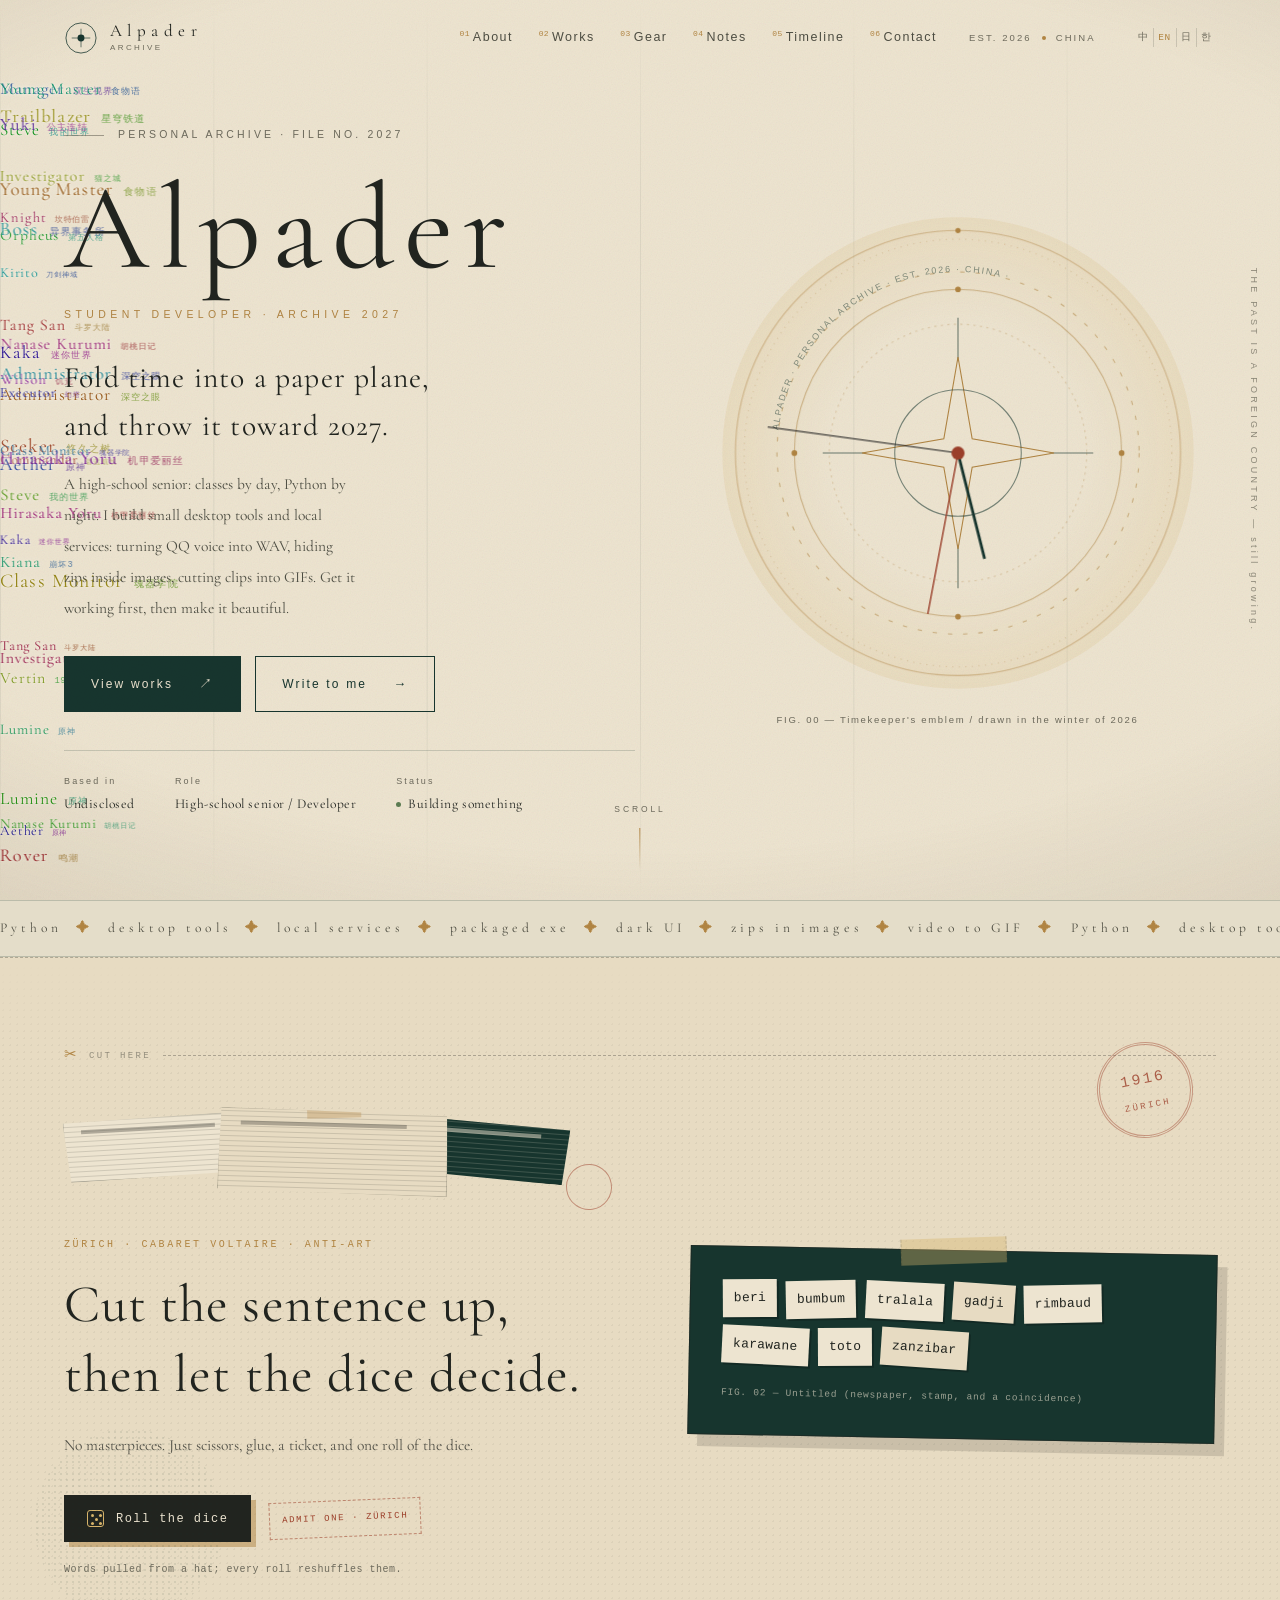
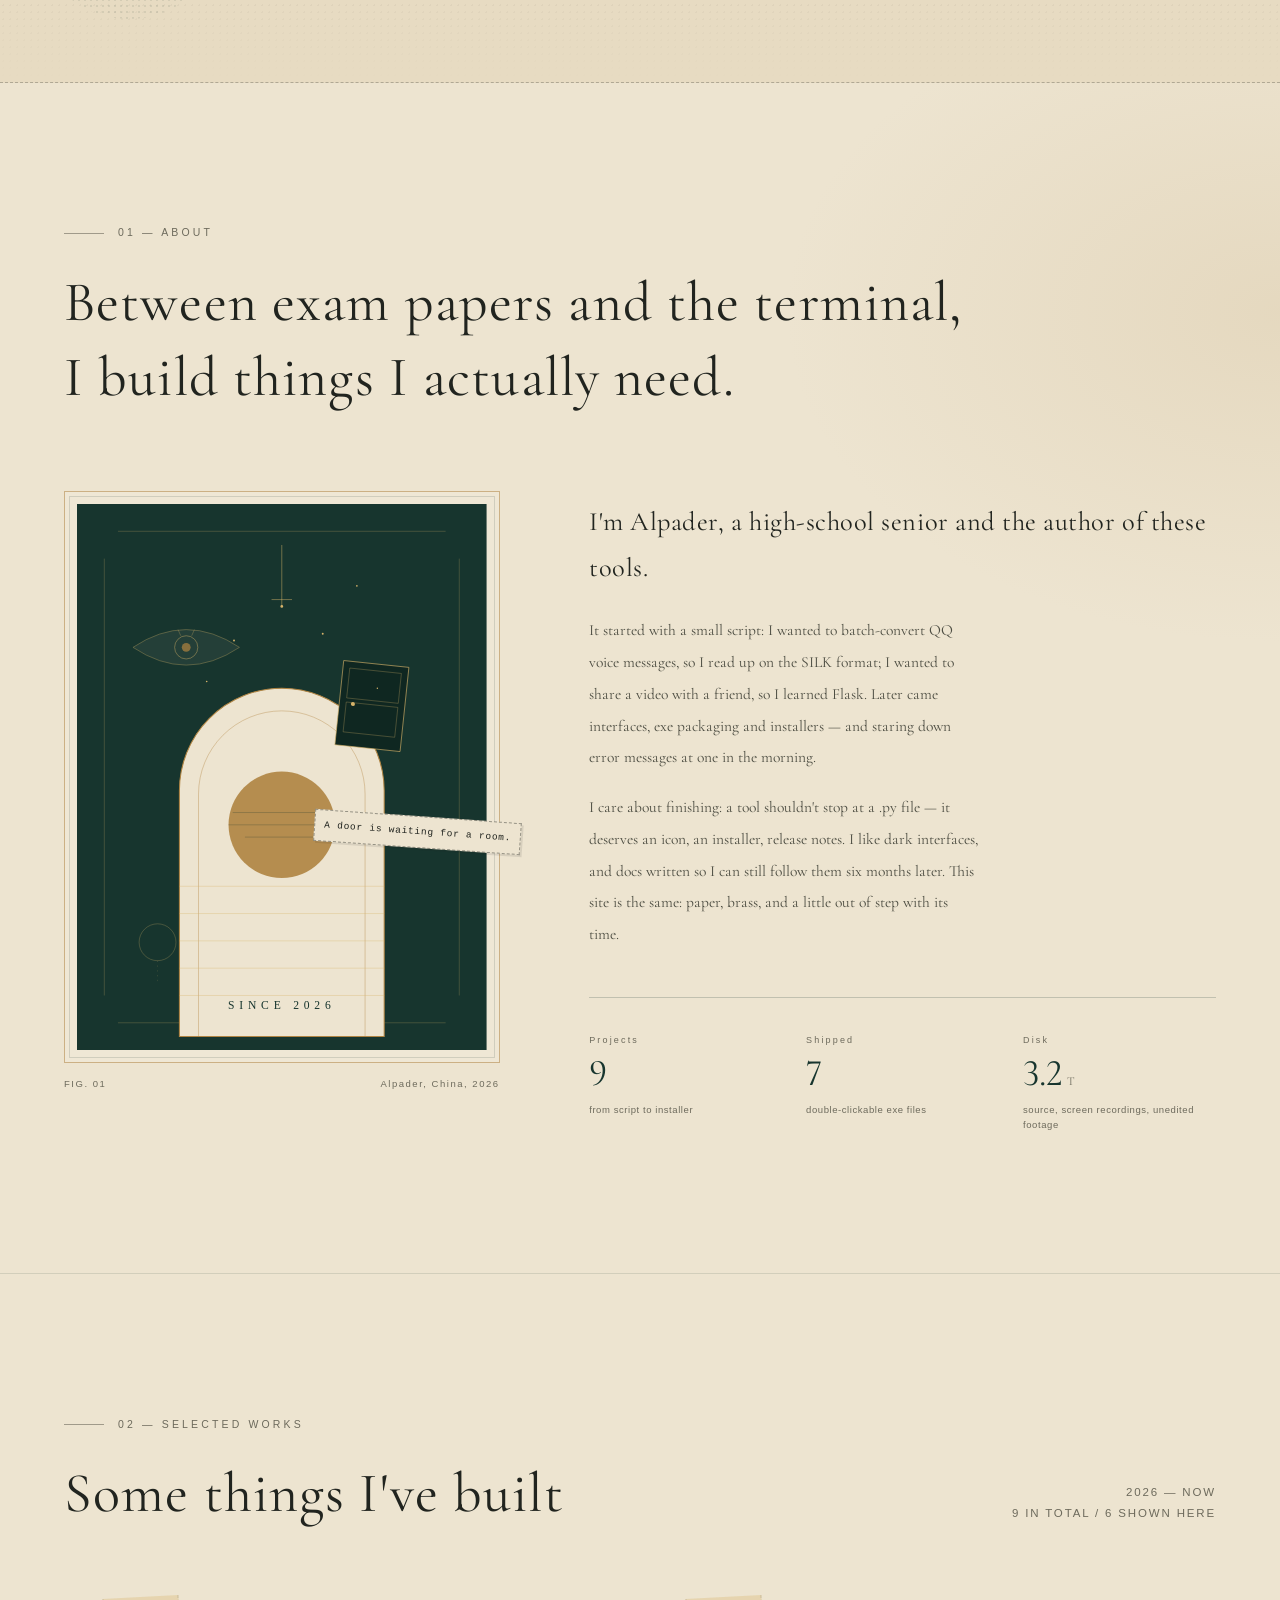
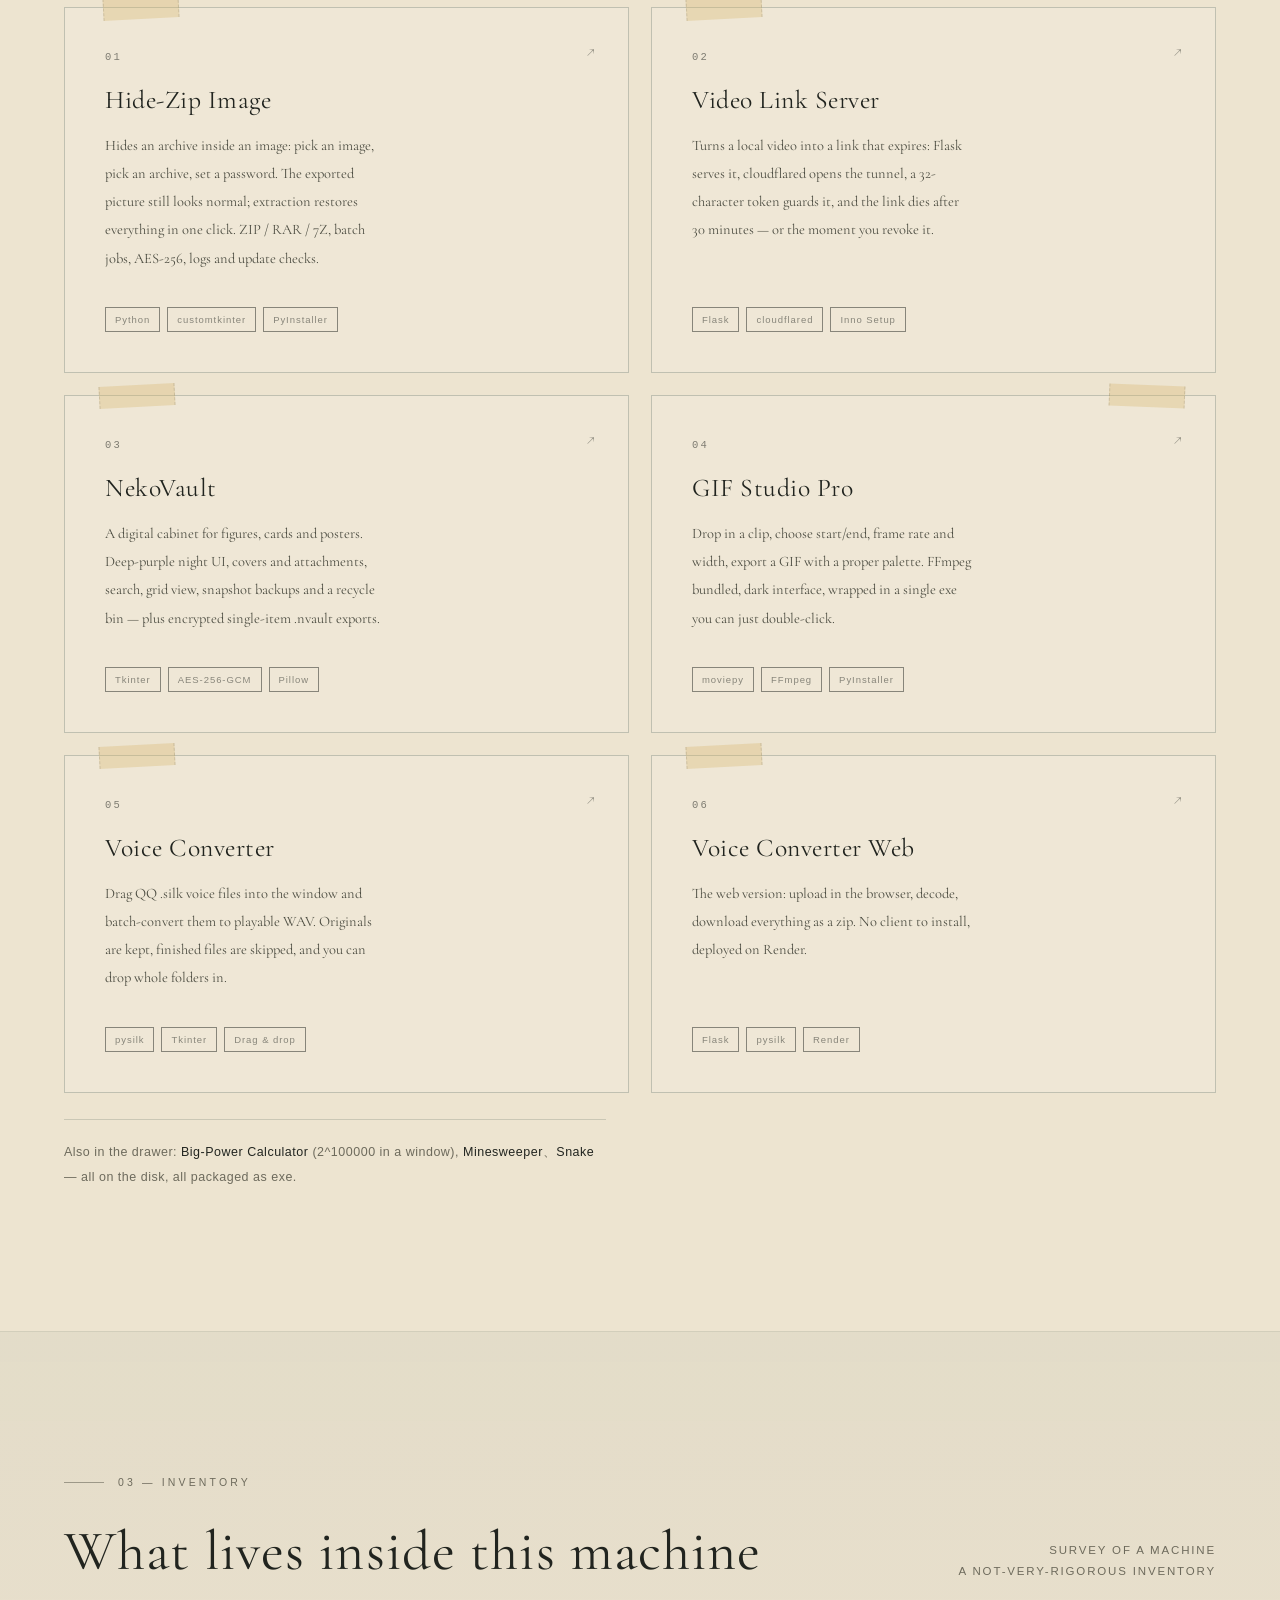
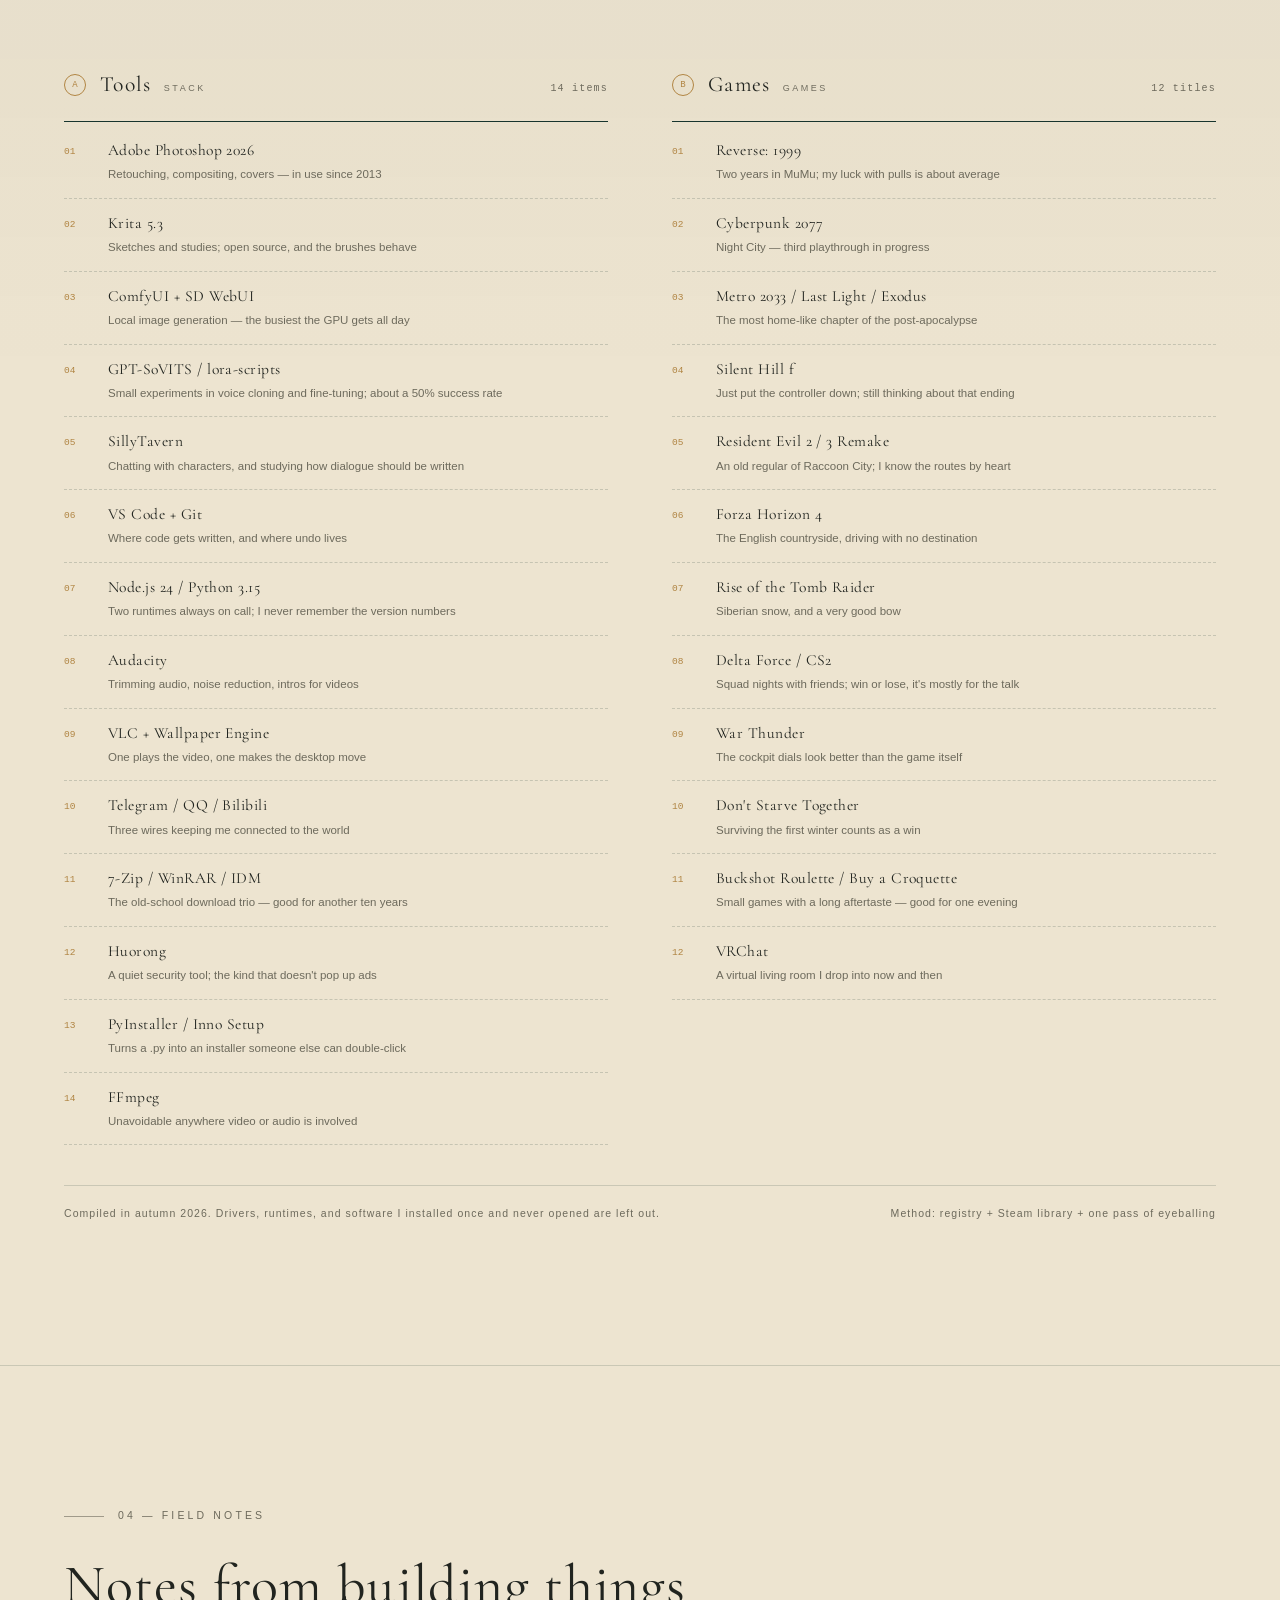
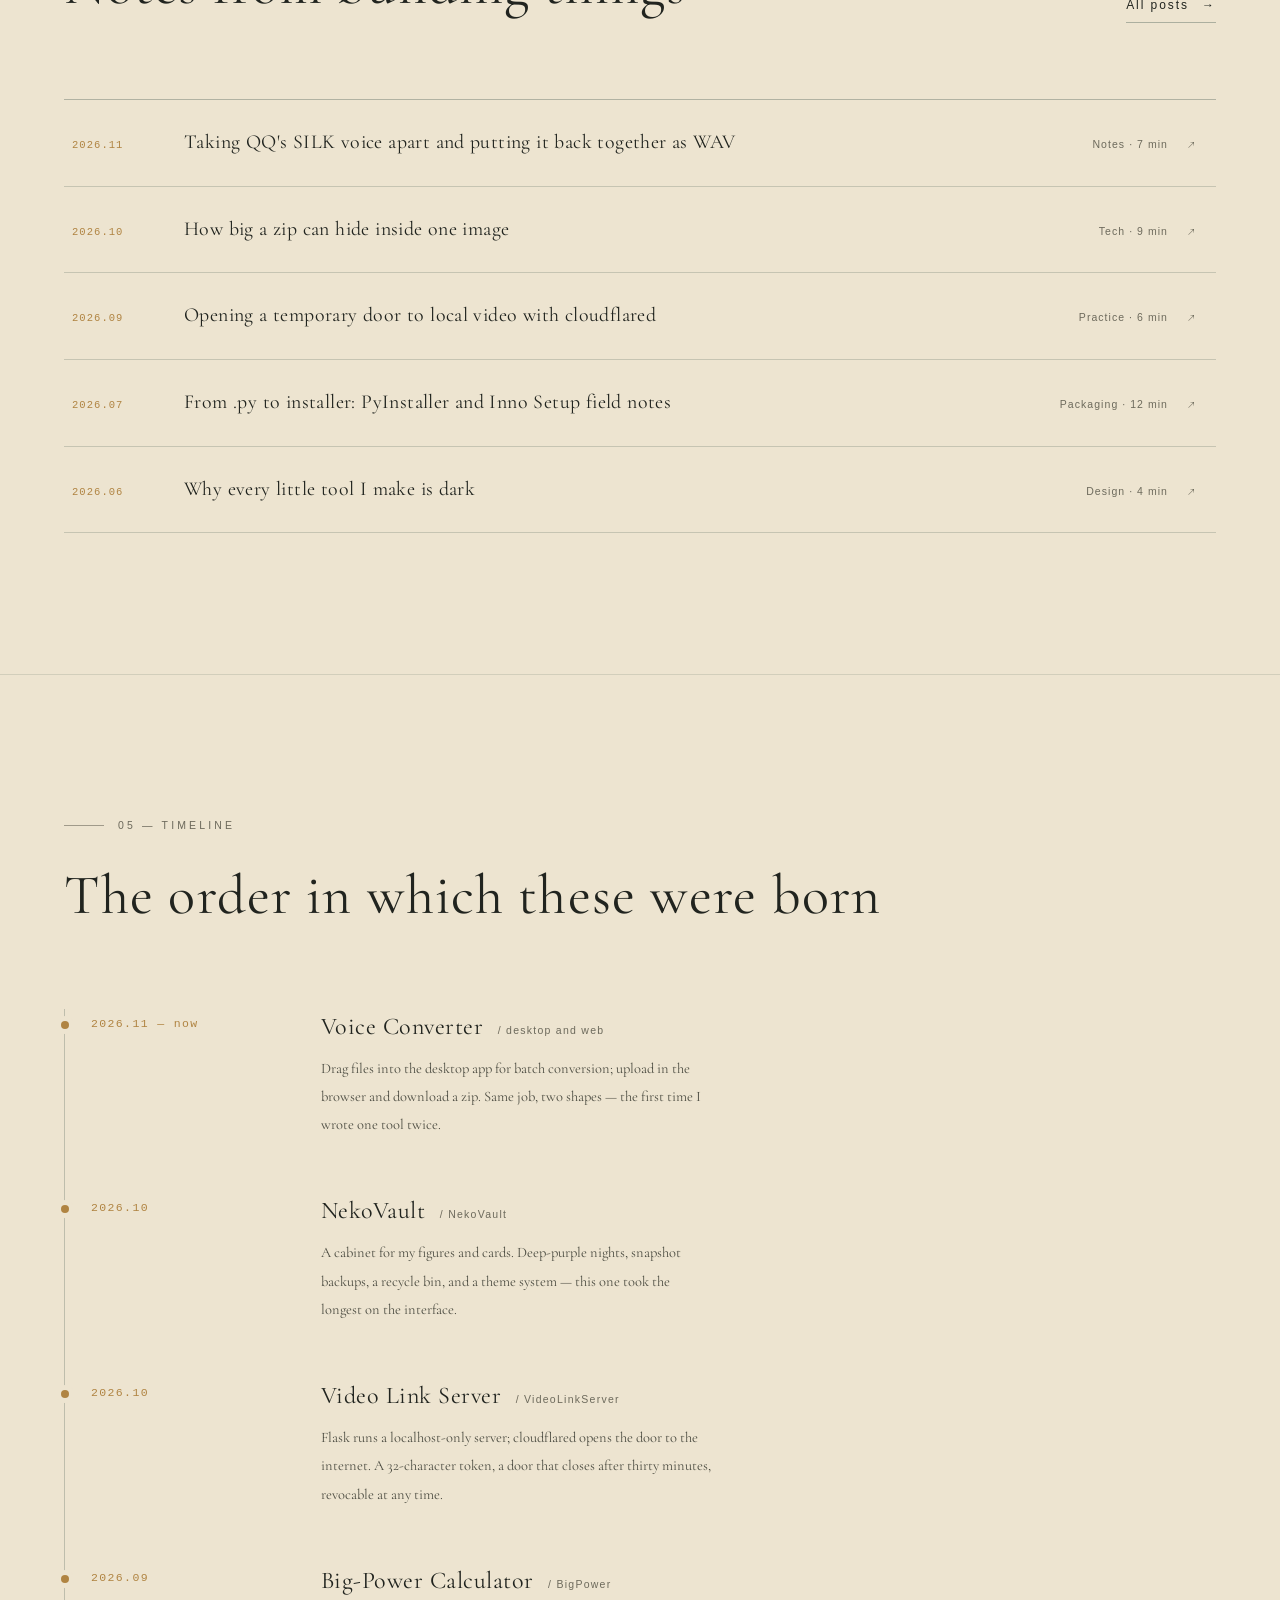
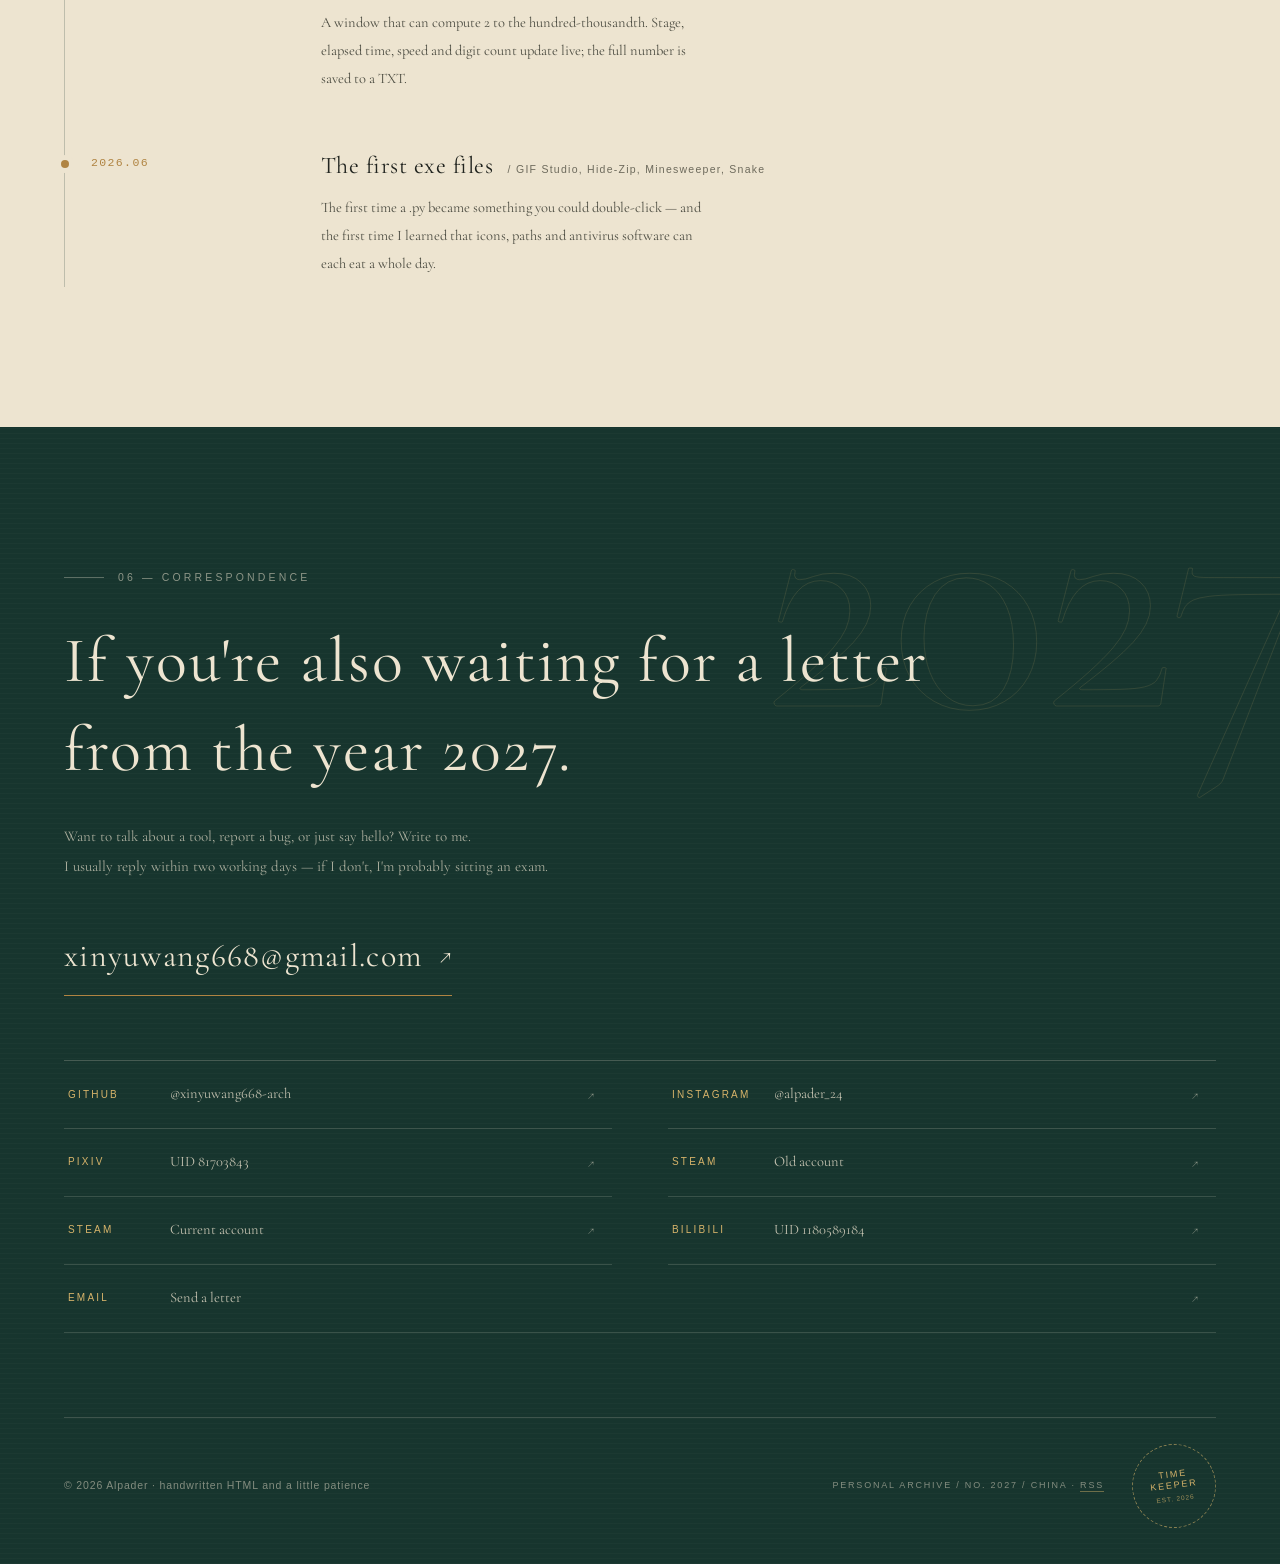
==== commit 356626da: "Cache-bust the clock script" ====
--- a/index.html
+++ b/index.html
@@ -599,6 +599,6 @@
 <script src="js/i18n.js"></script>
 <script src="js/main.js"></script>
 <script src="js/name-rain.js"></script>
-<script src="js/clock.js"></script>
+<script src="js/clock.js?v=20261116c"></script>
 </body>
 </html>
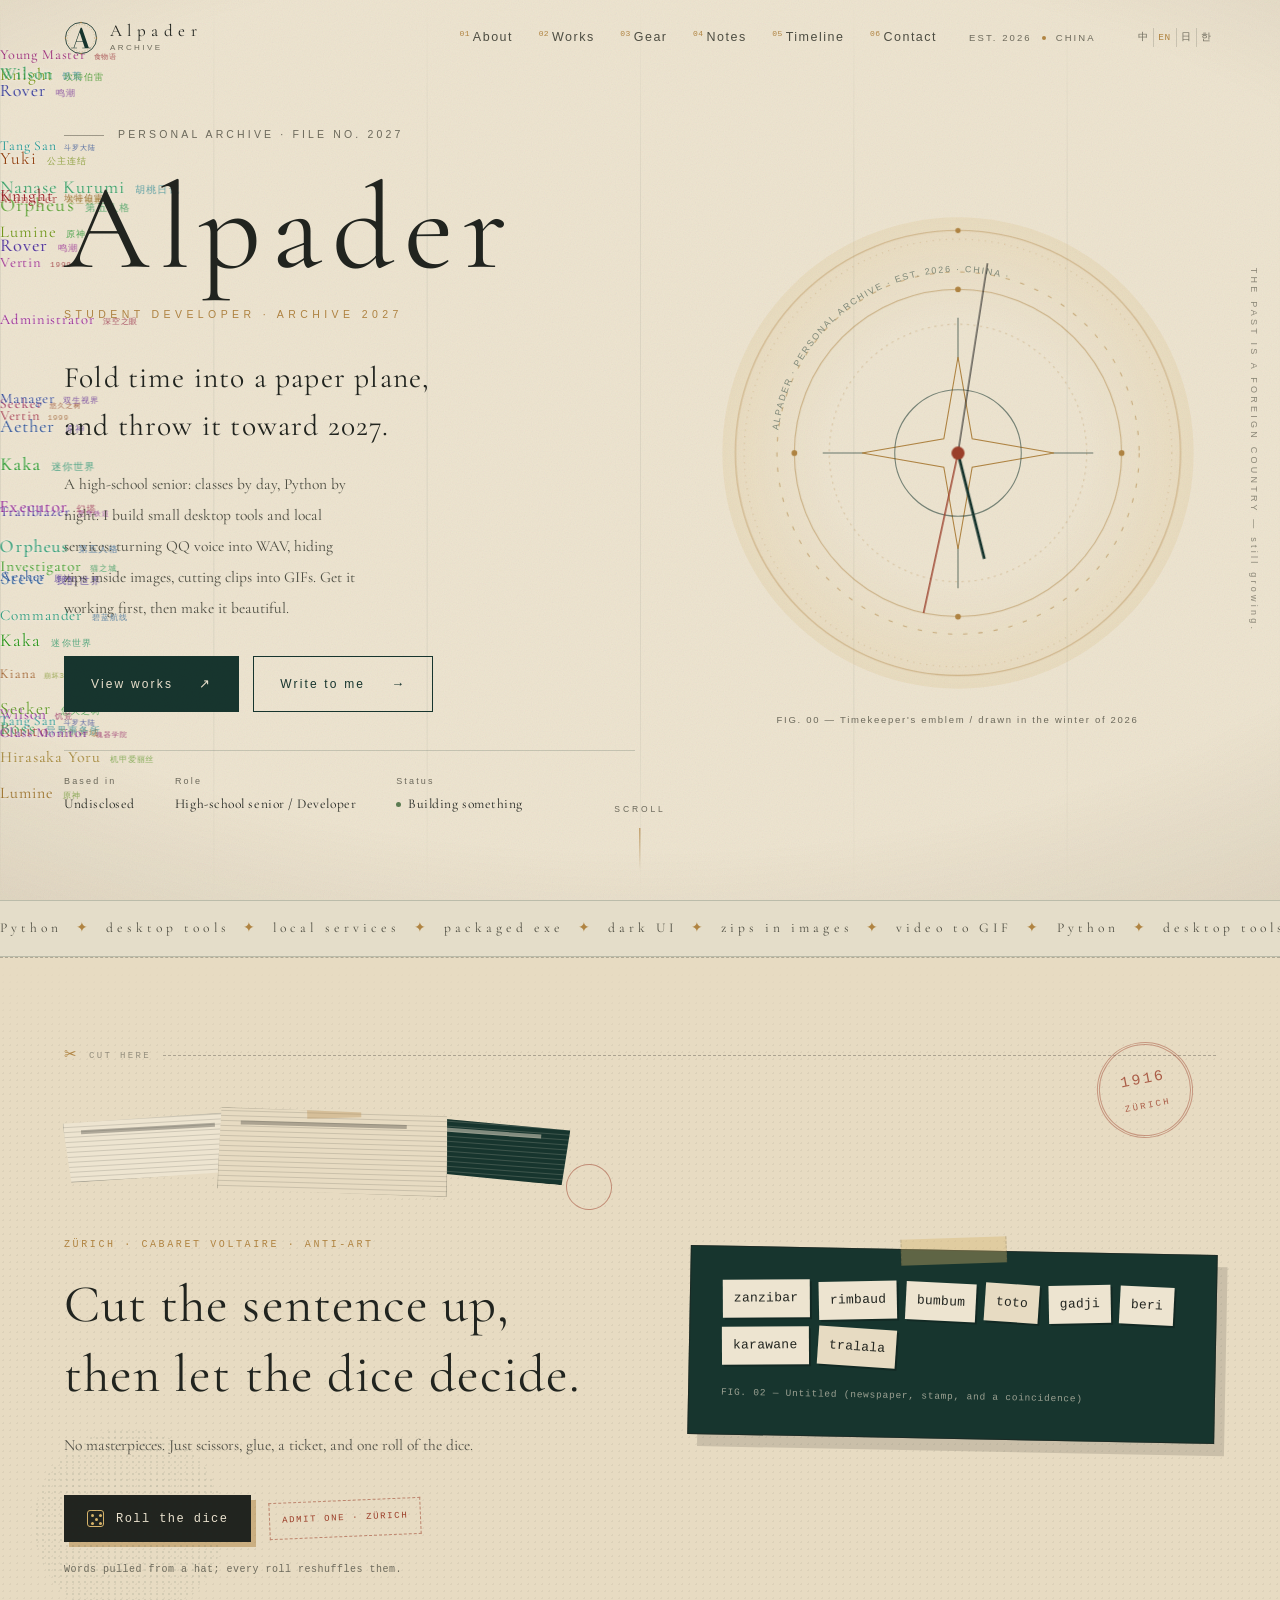
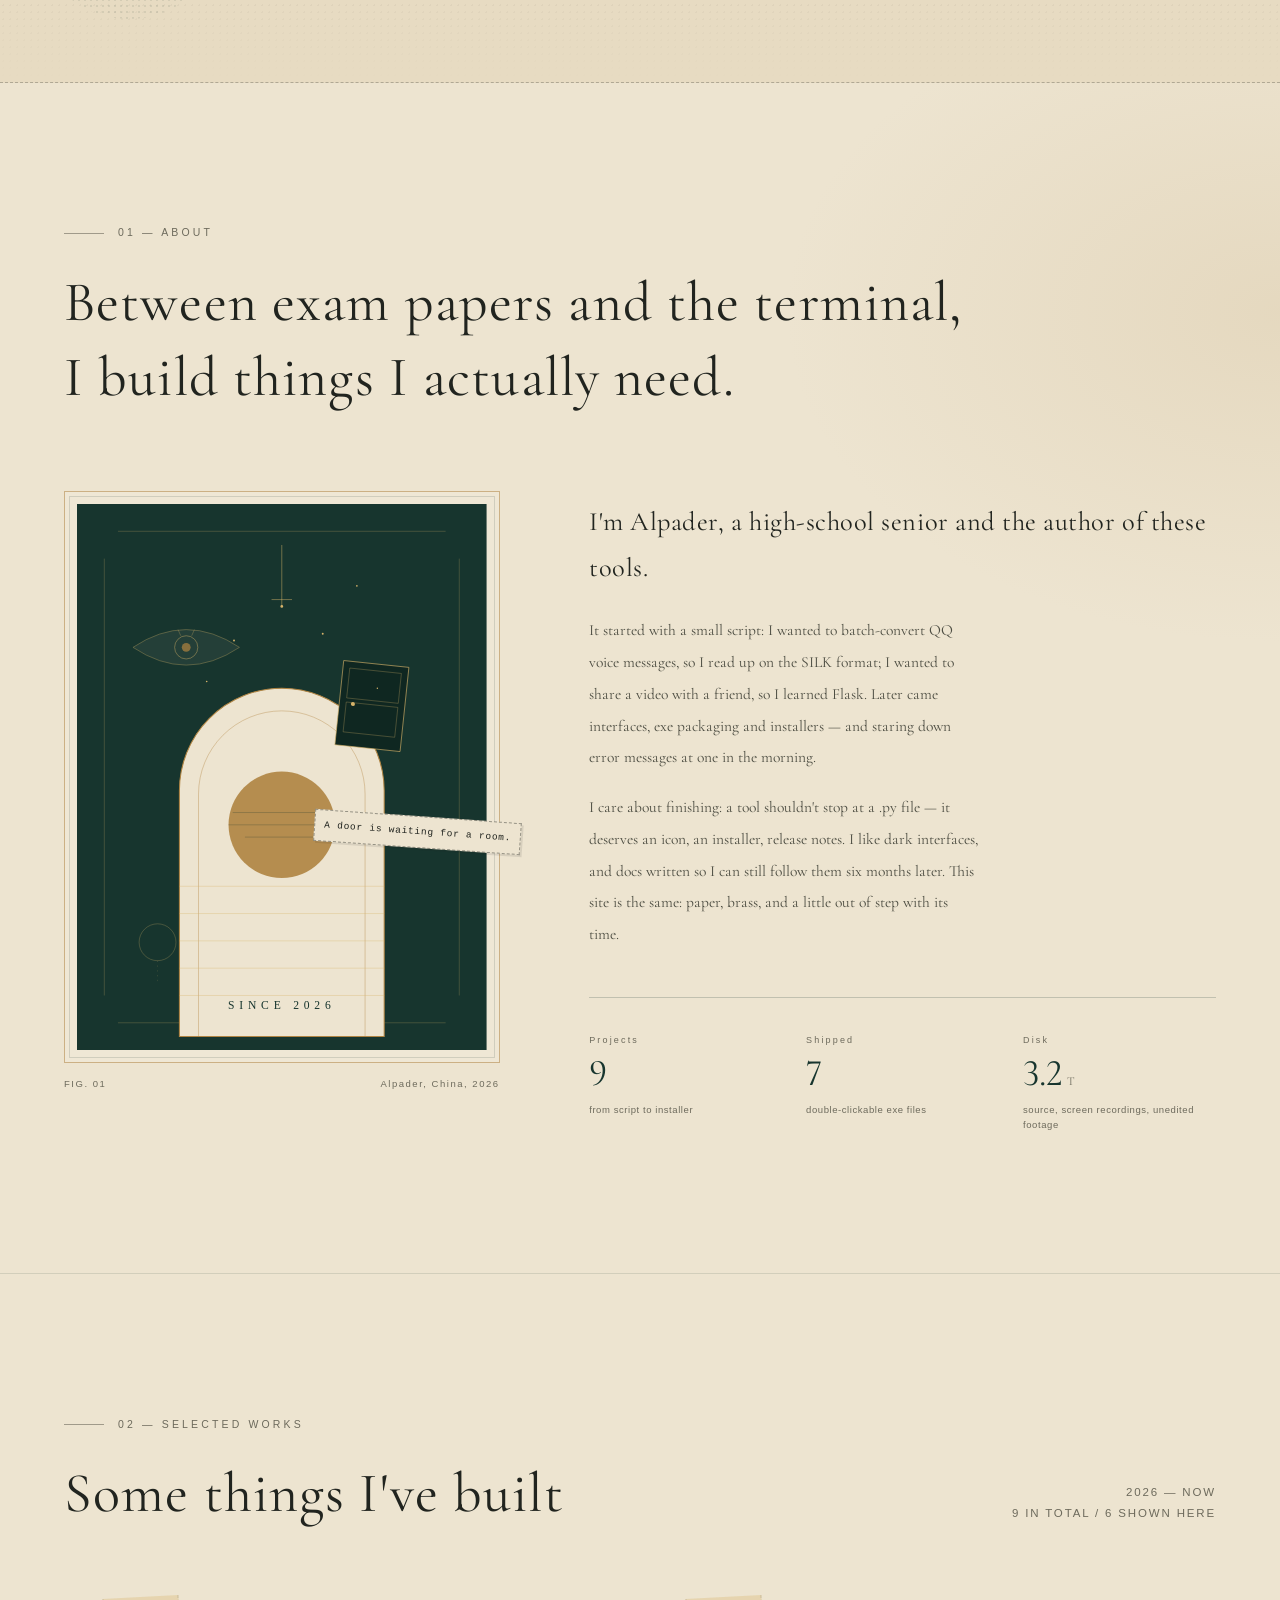
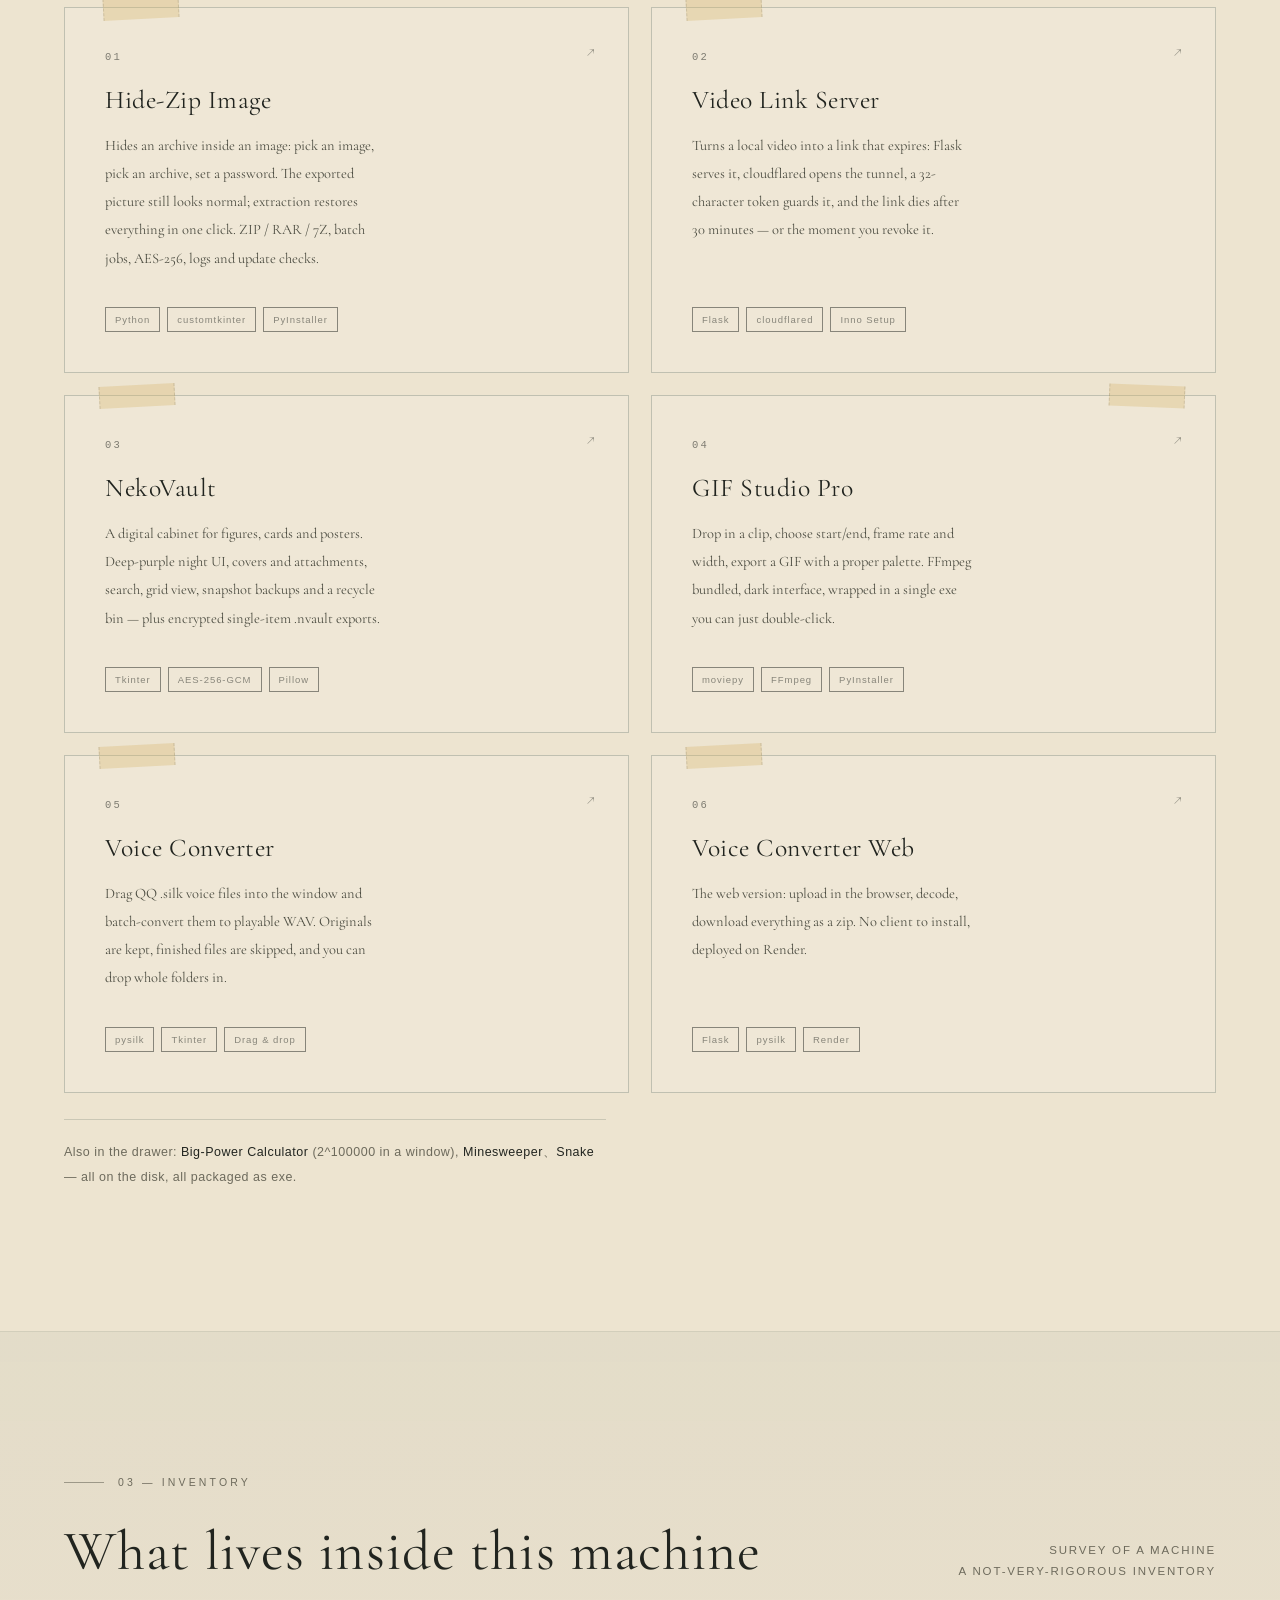
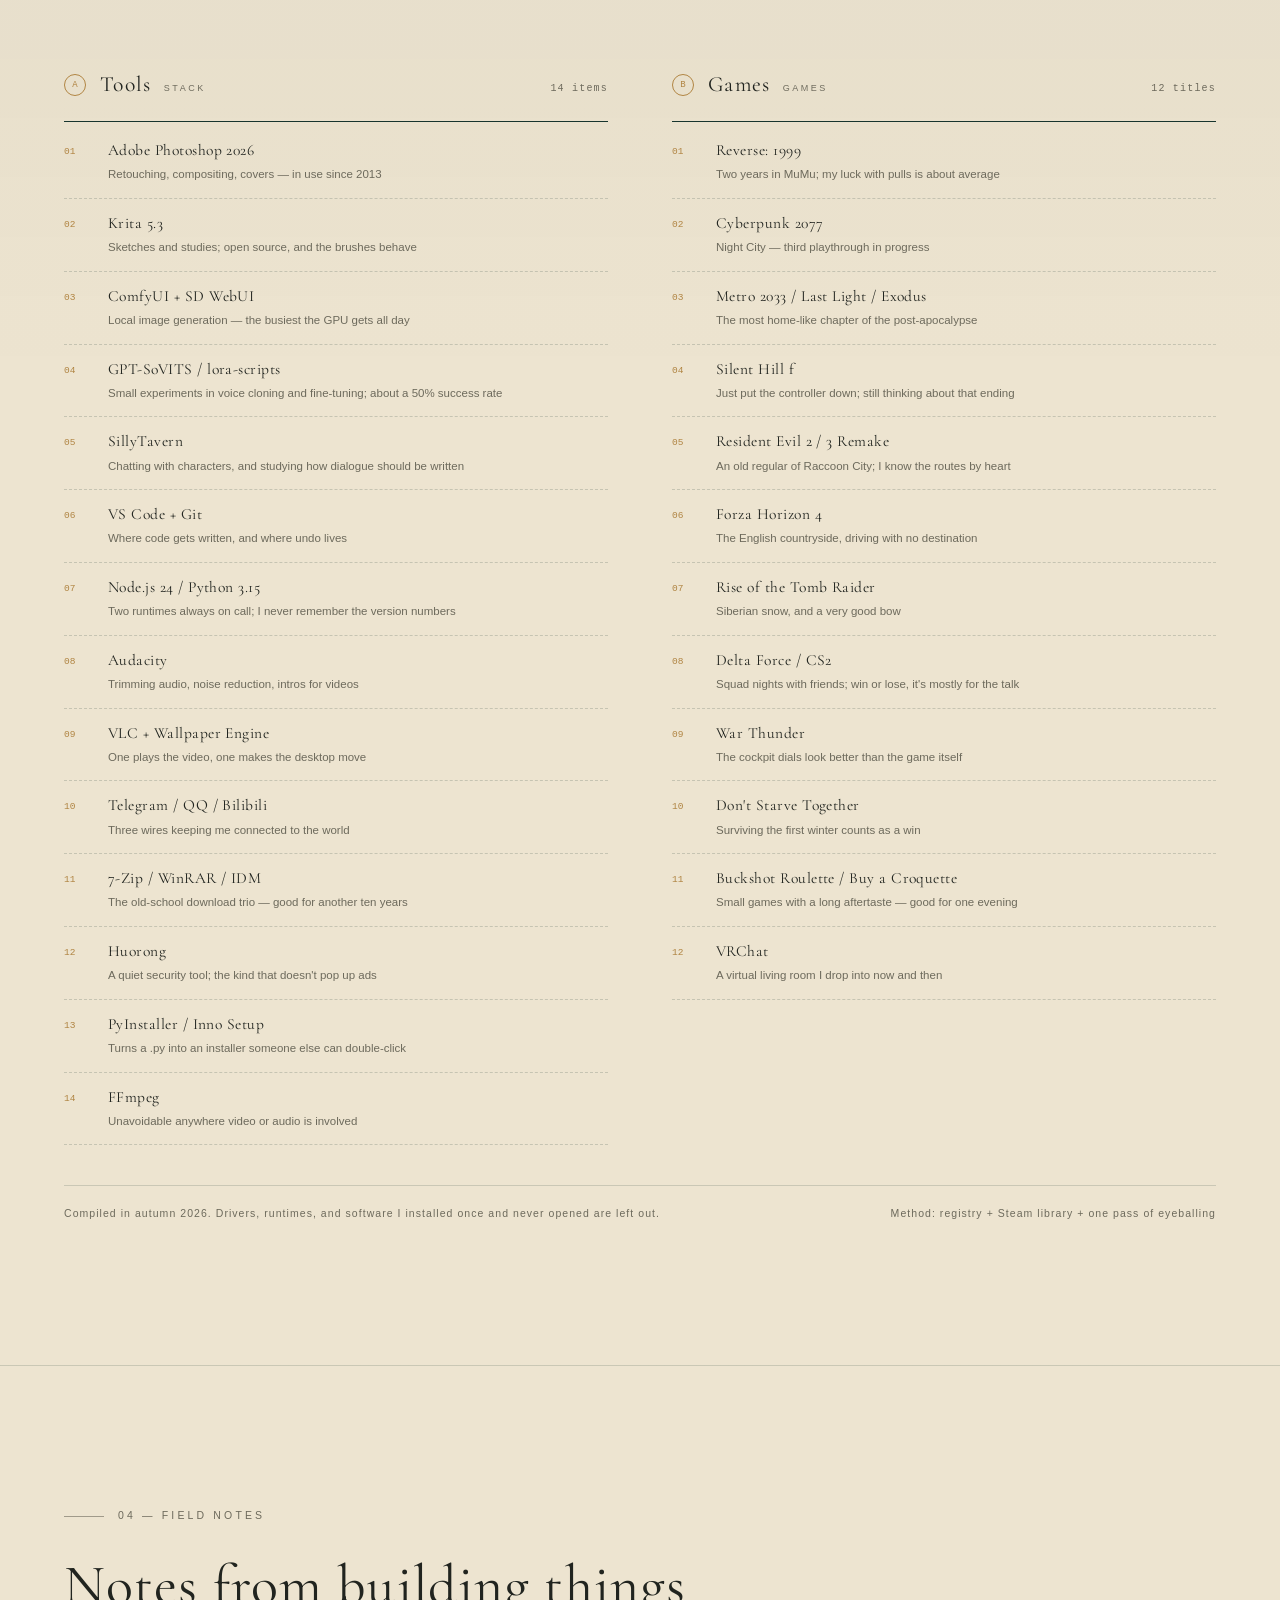
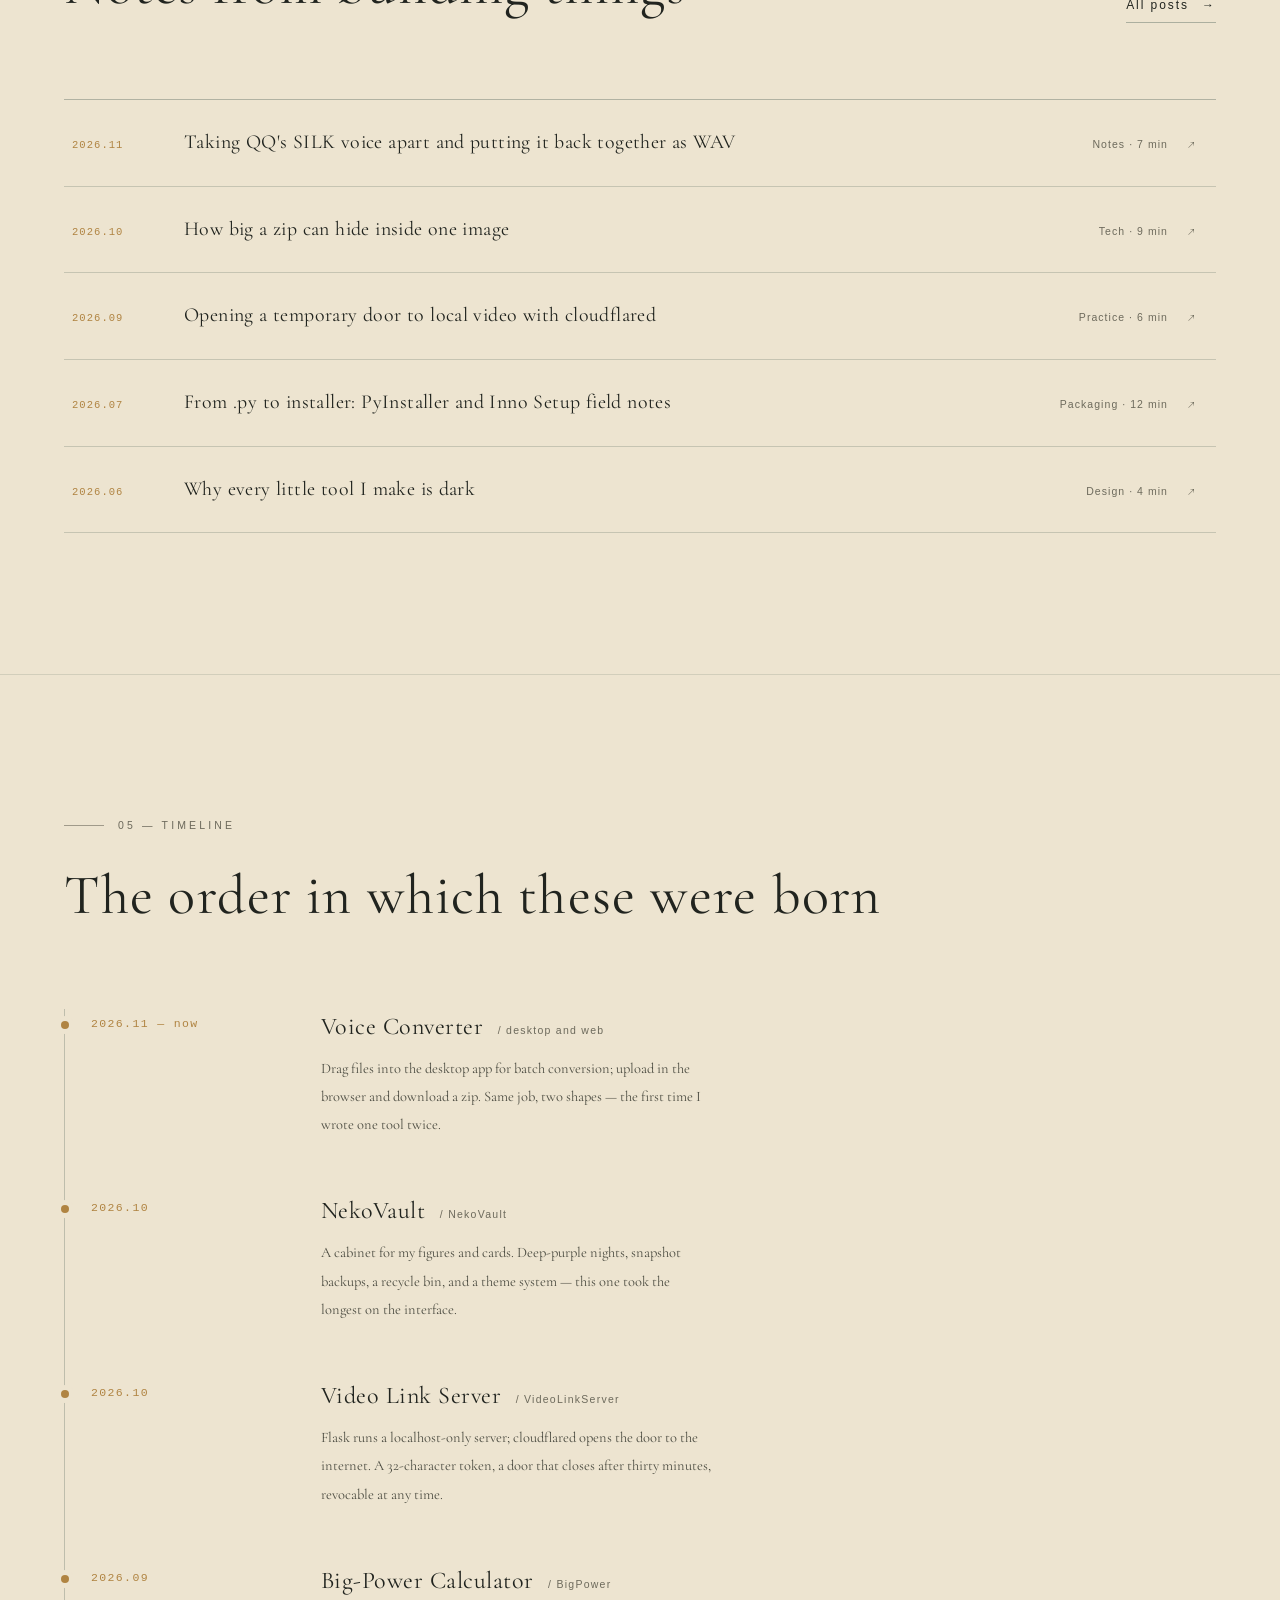
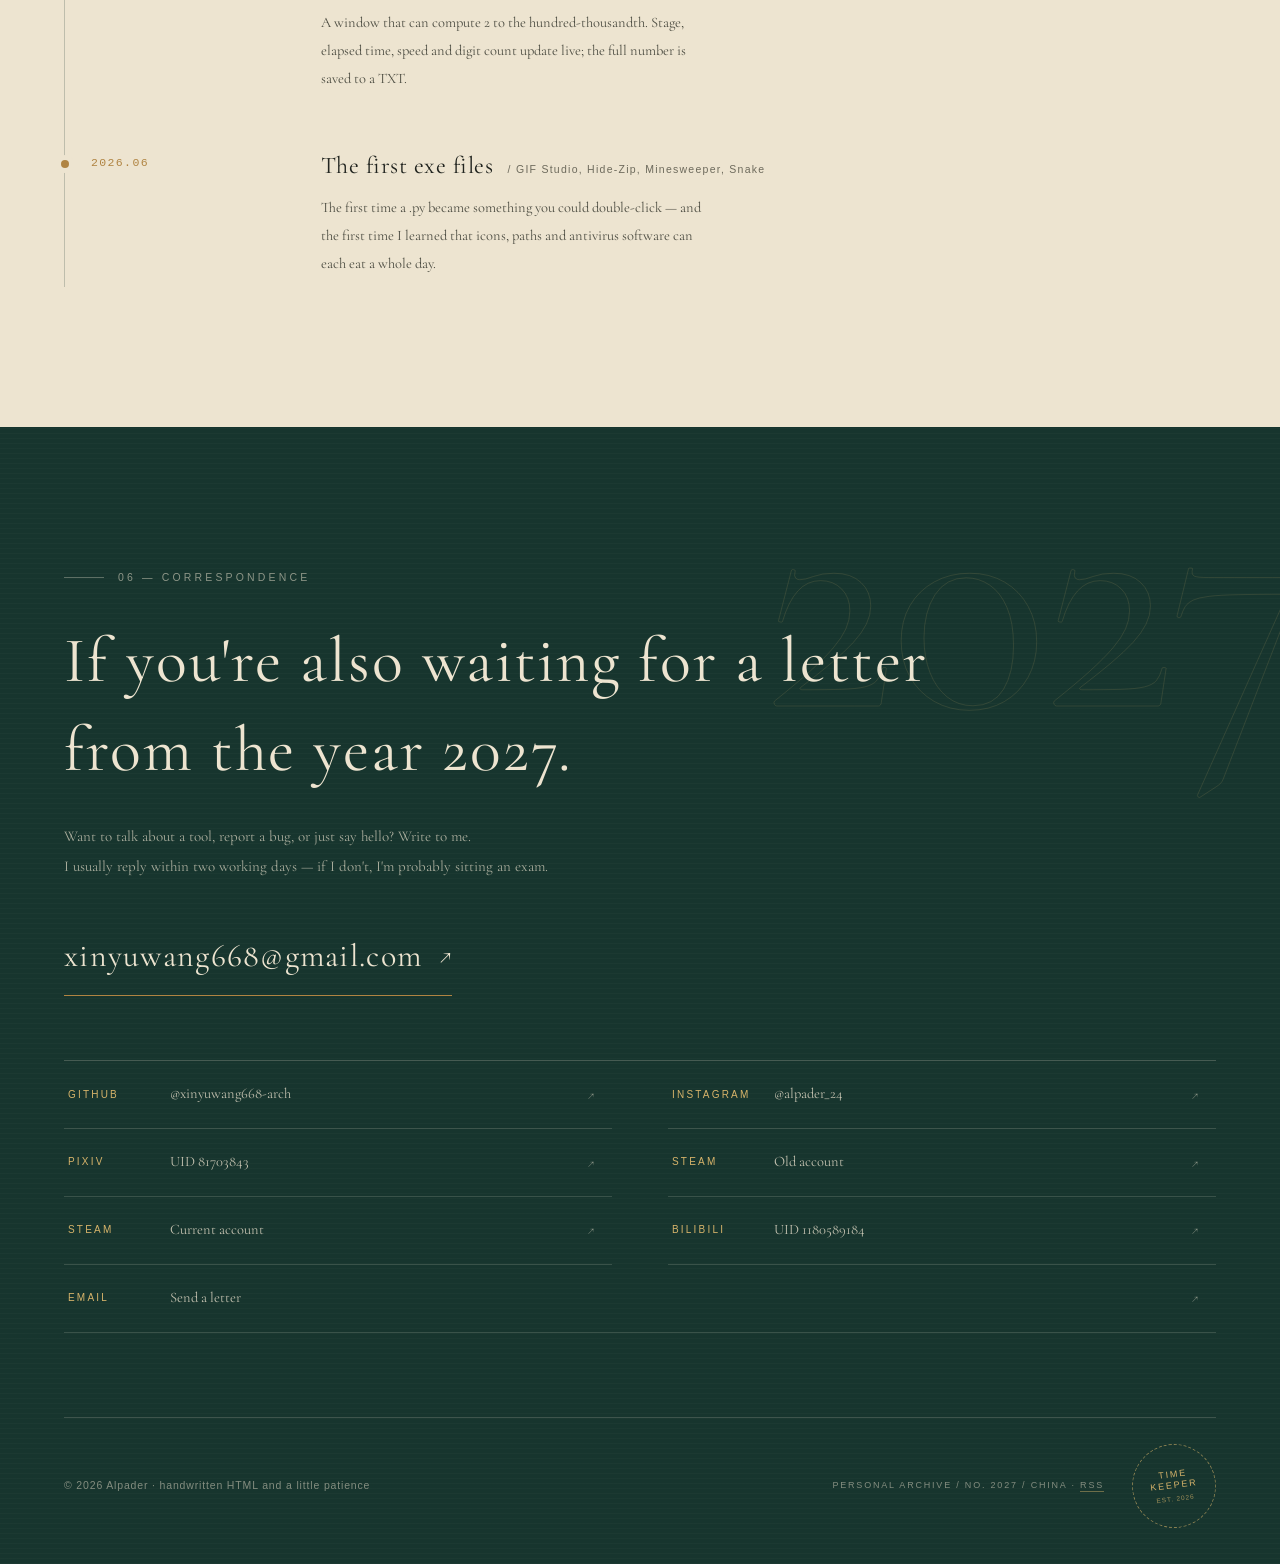
==== commit b9fc8ad5: "Give Alpader a sealed-monogram logo, wire it into the site Bodoni A inside a two-ring seal: green ou" ====
--- a/index.html
+++ b/index.html
@@ -45,7 +45,7 @@
   <div class="header__inner">
     <a class="brand" href="#top" aria-label="回到首页">
       <span class="brand__mark" aria-hidden="true">
-        <svg viewBox="0 0 44 44"><circle cx="22" cy="22" r="19.5" fill="none" stroke="currentColor"/><path d="M22 10v24M10 22h24" stroke="currentColor" stroke-width=".8"/><circle cx="22" cy="22" r="4.5" fill="currentColor"/></svg>
+        <svg viewBox="0 0 44 44" aria-hidden="true"><circle cx="22" cy="22" r="20.1" fill="none" stroke="currentColor" stroke-width="1.1"/><circle cx="22" cy="22" r="17.5" fill="none" stroke="var(--brass, currentColor)" stroke-width=".6" stroke-dasharray="1 2.6" opacity=".9"/><circle cx="22" cy="1.9" r=".95" fill="var(--brass, currentColor)"/><circle cx="42.1" cy="22" r=".95" fill="var(--brass, currentColor)"/><circle cx="22" cy="42.1" r=".95" fill="var(--brass, currentColor)"/><circle cx="1.9" cy="22" r=".95" fill="var(--brass, currentColor)"/><g fill="currentColor"><path transform="translate(8.324 35.400)" d="M7.245 -8.095V-8.771H18.131V-8.095ZM14.820 -26.503 23.764 -0.676H26.451V0.000H15.271V-0.676H18.512L11.960 -20.956L4.871 -0.676H8.545V0.000H0.901V-0.676H4.073L13.191 -26.503Z"/></g></svg>
       </span>
       <span class="brand__text">
         <span class="brand__cn">Alpader</span>
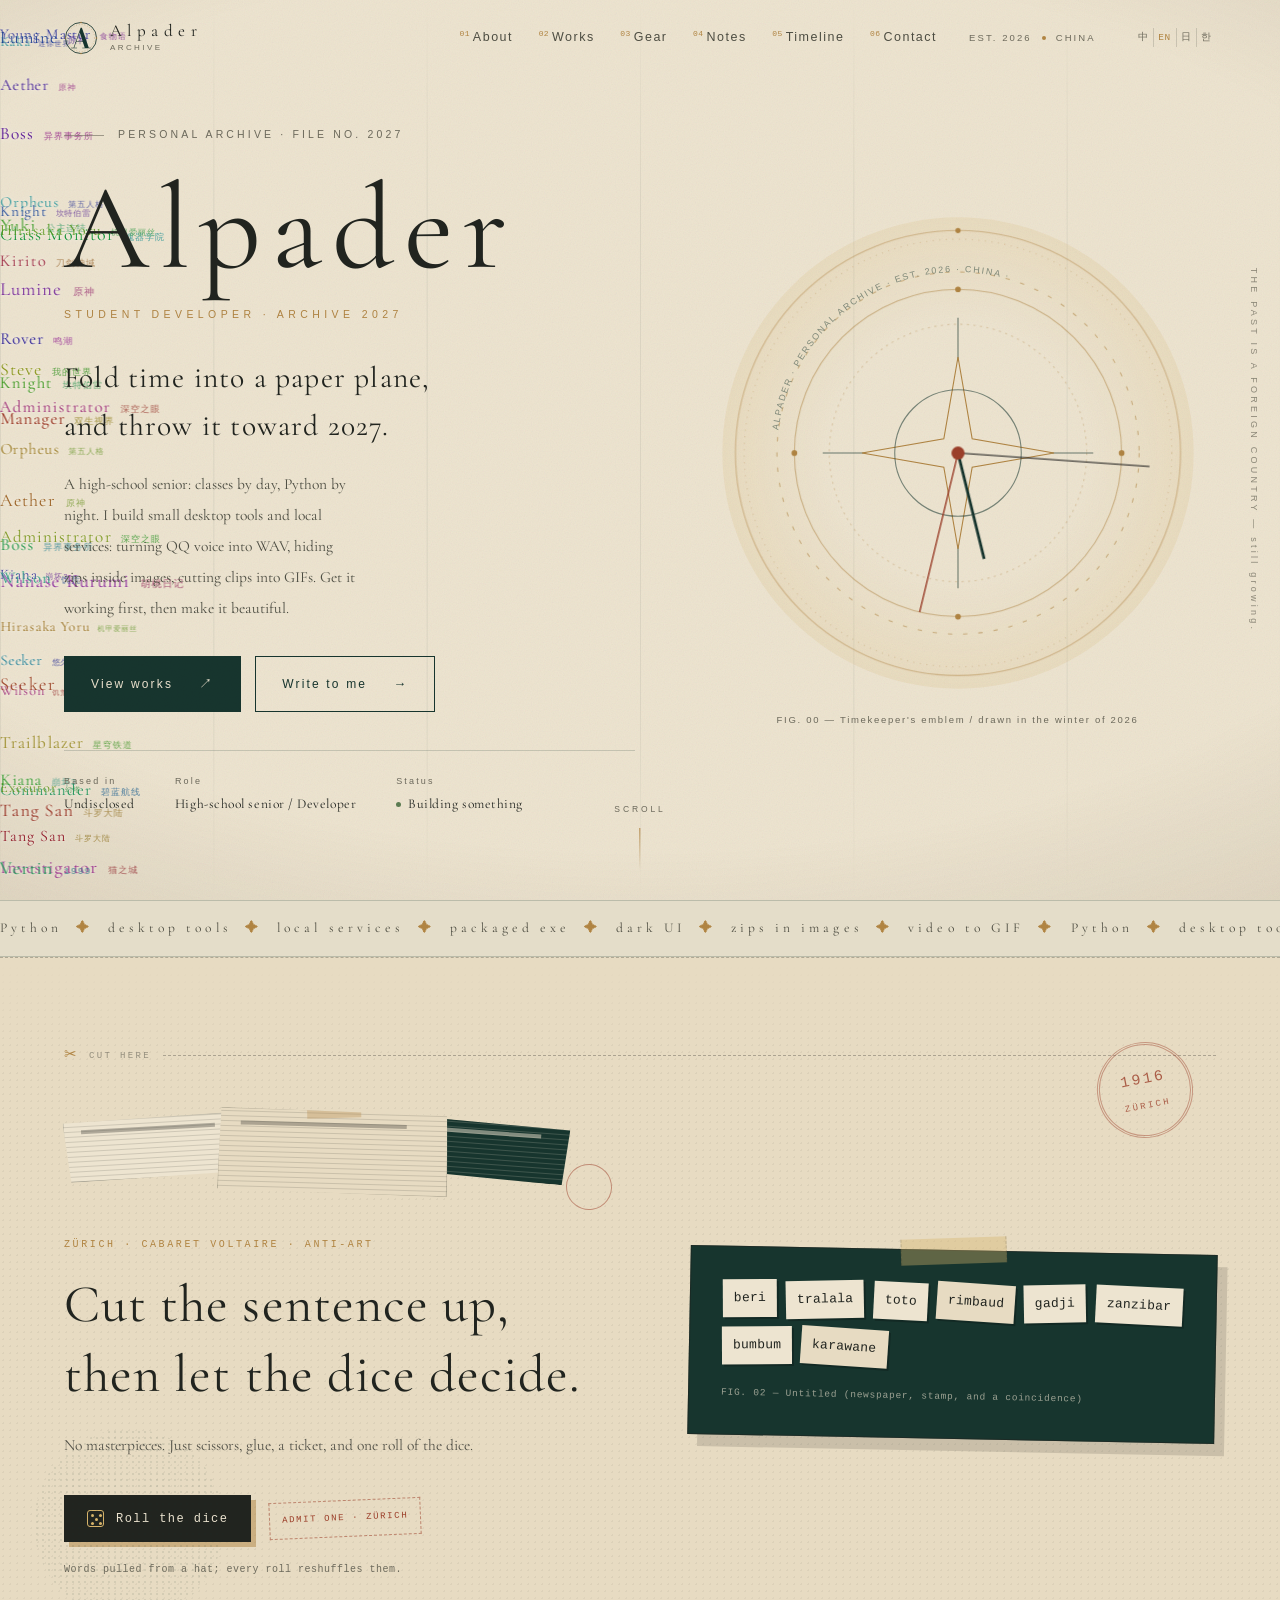
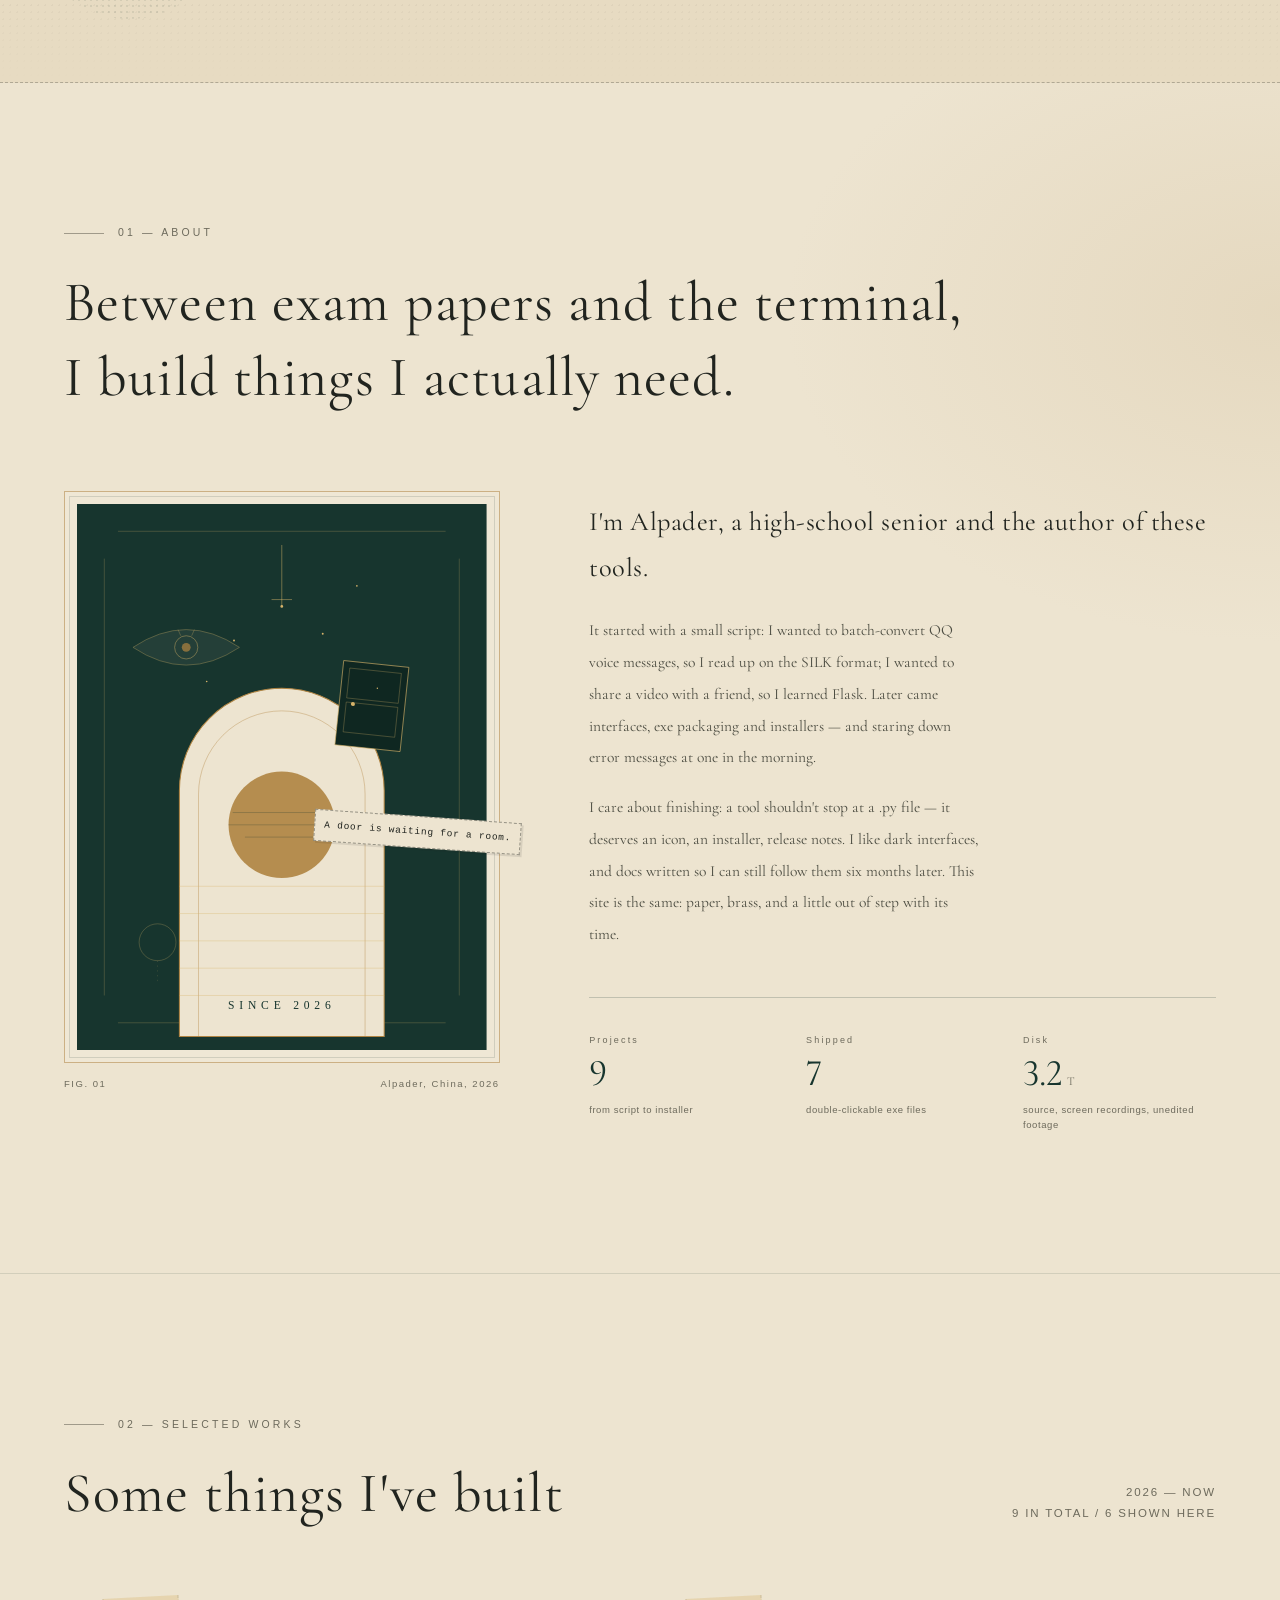
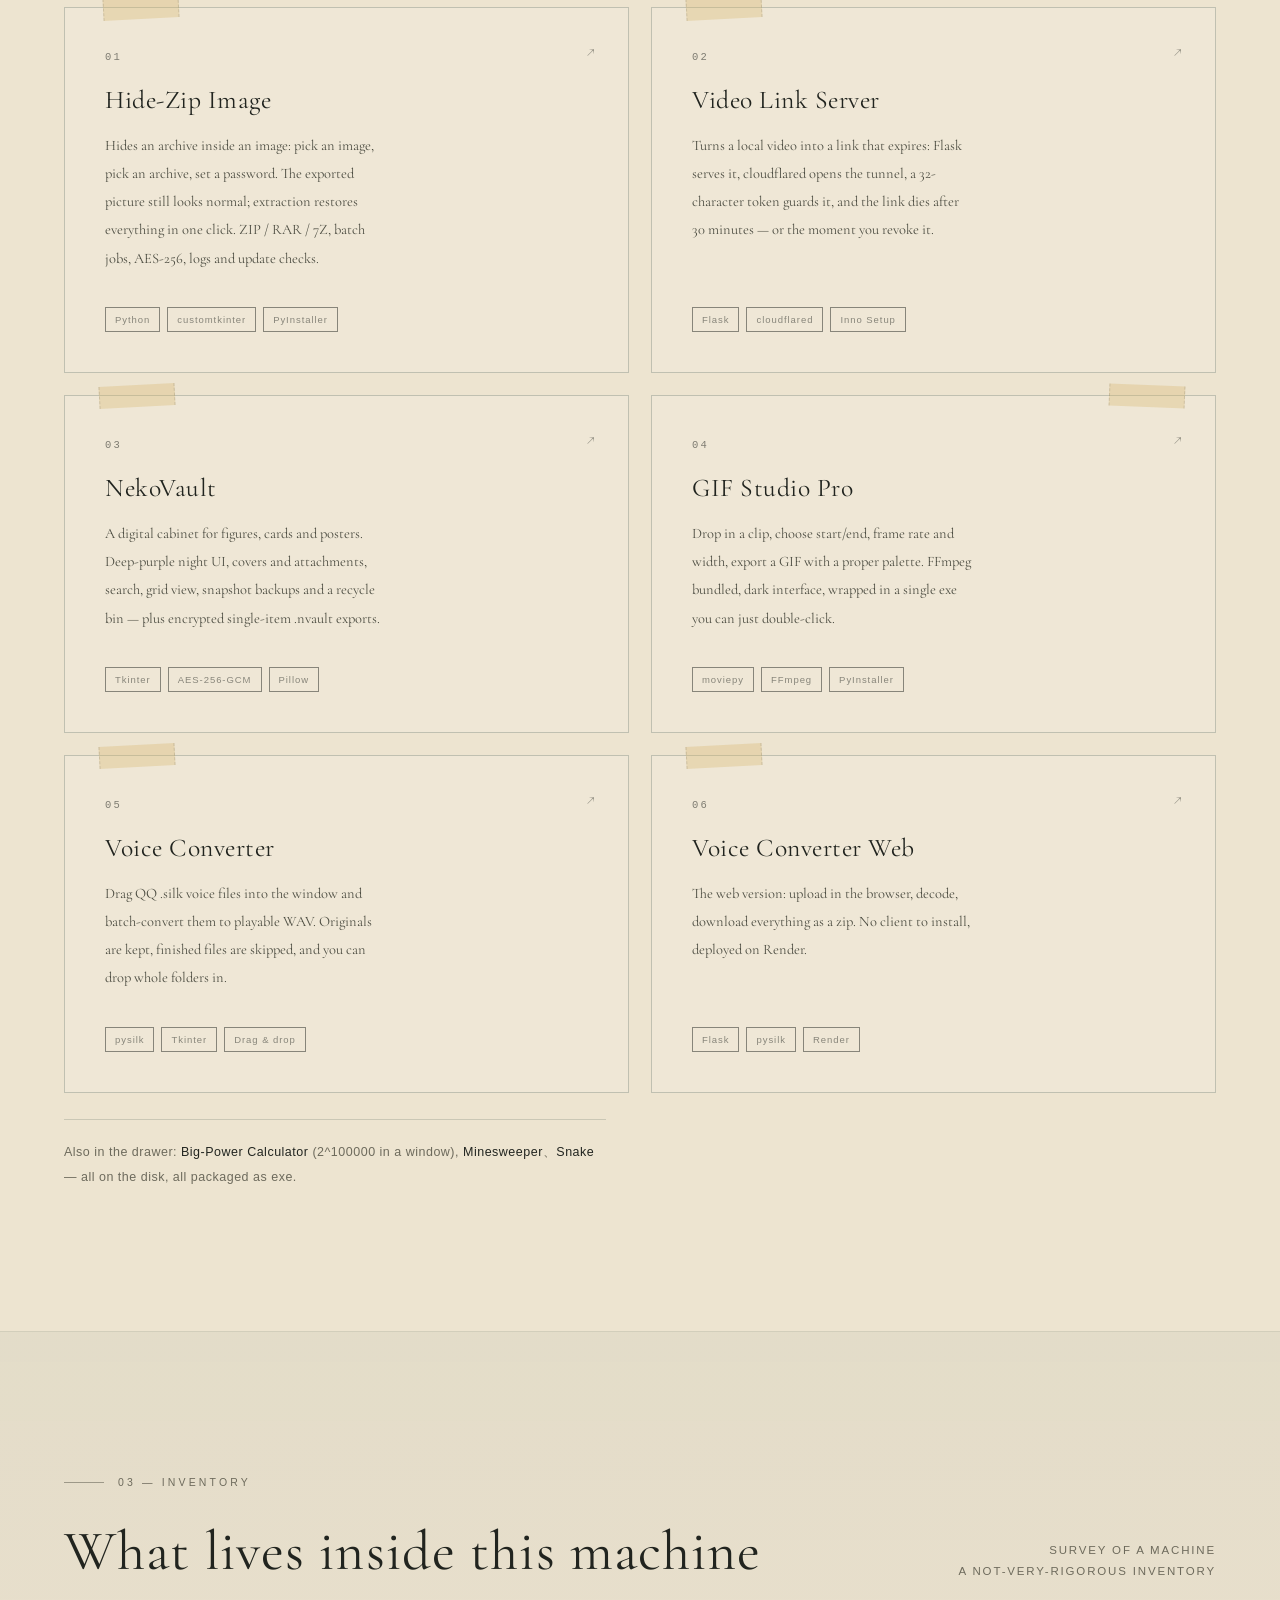
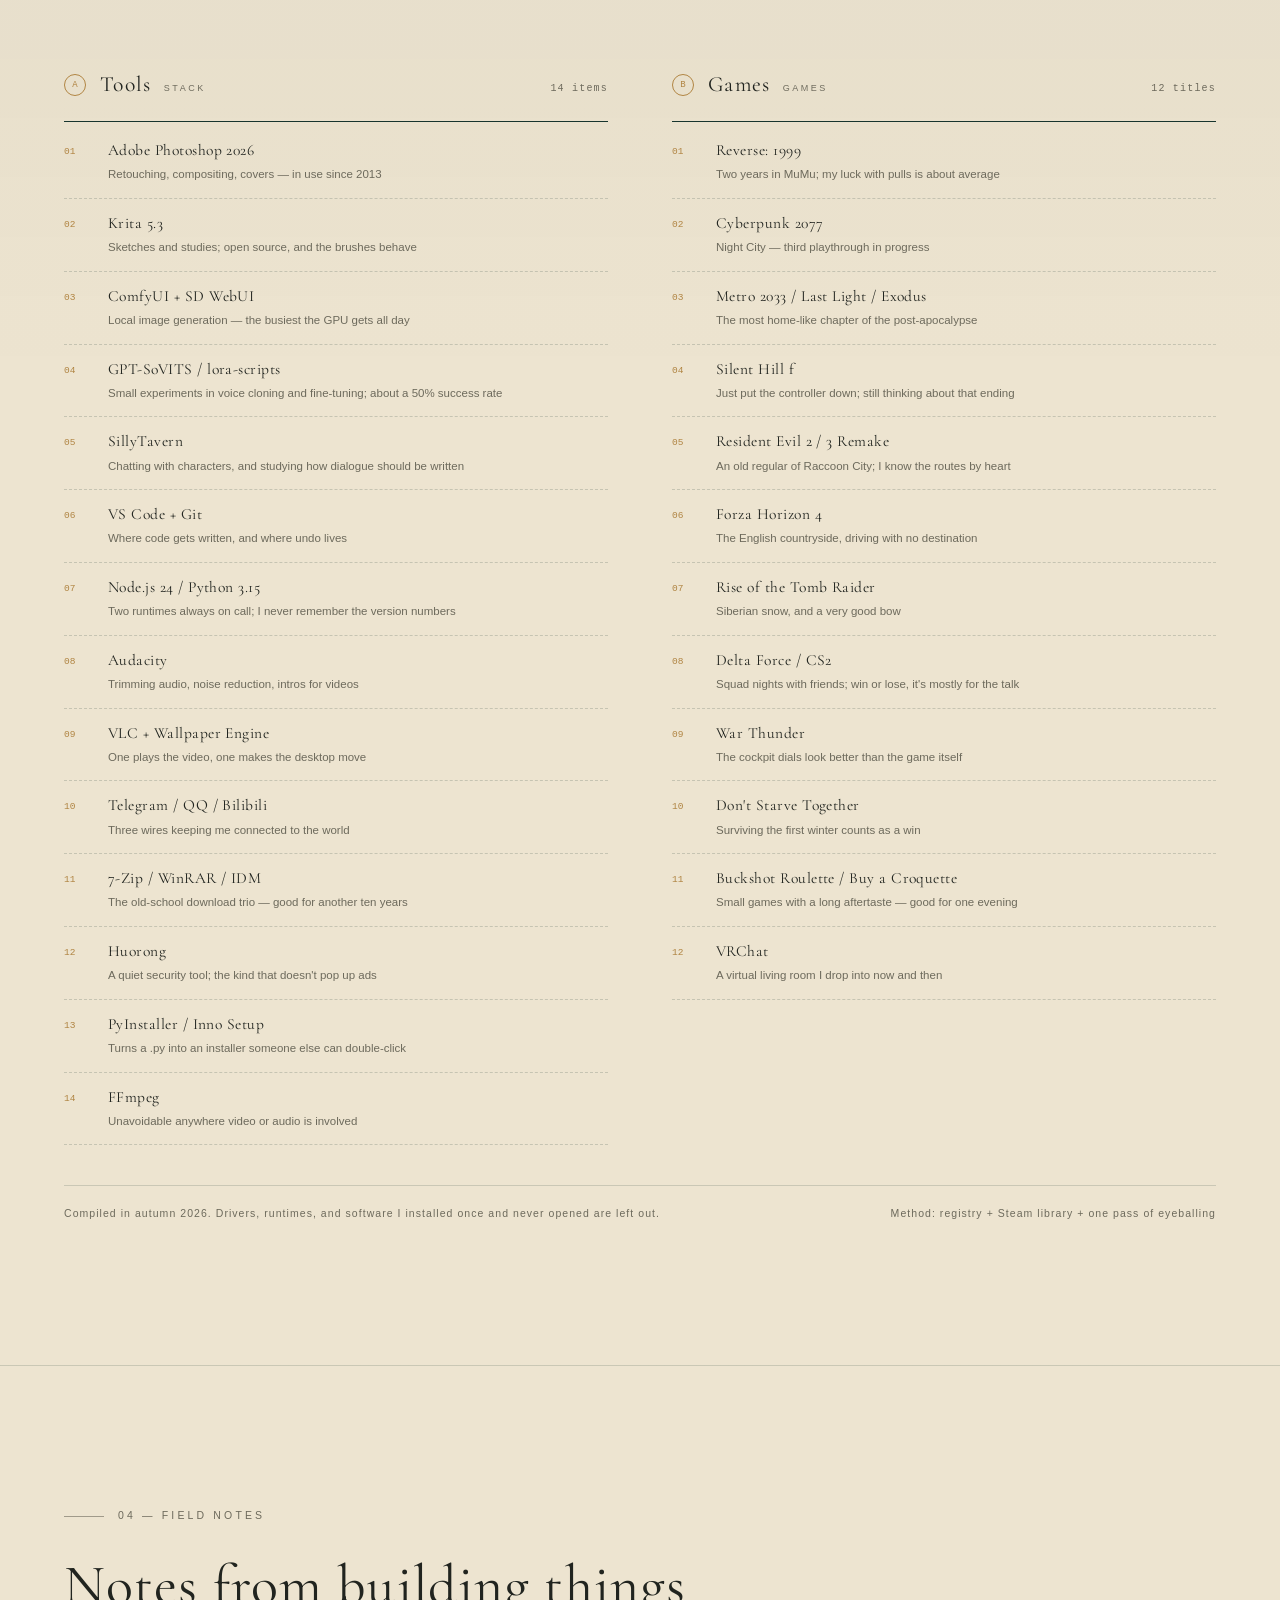
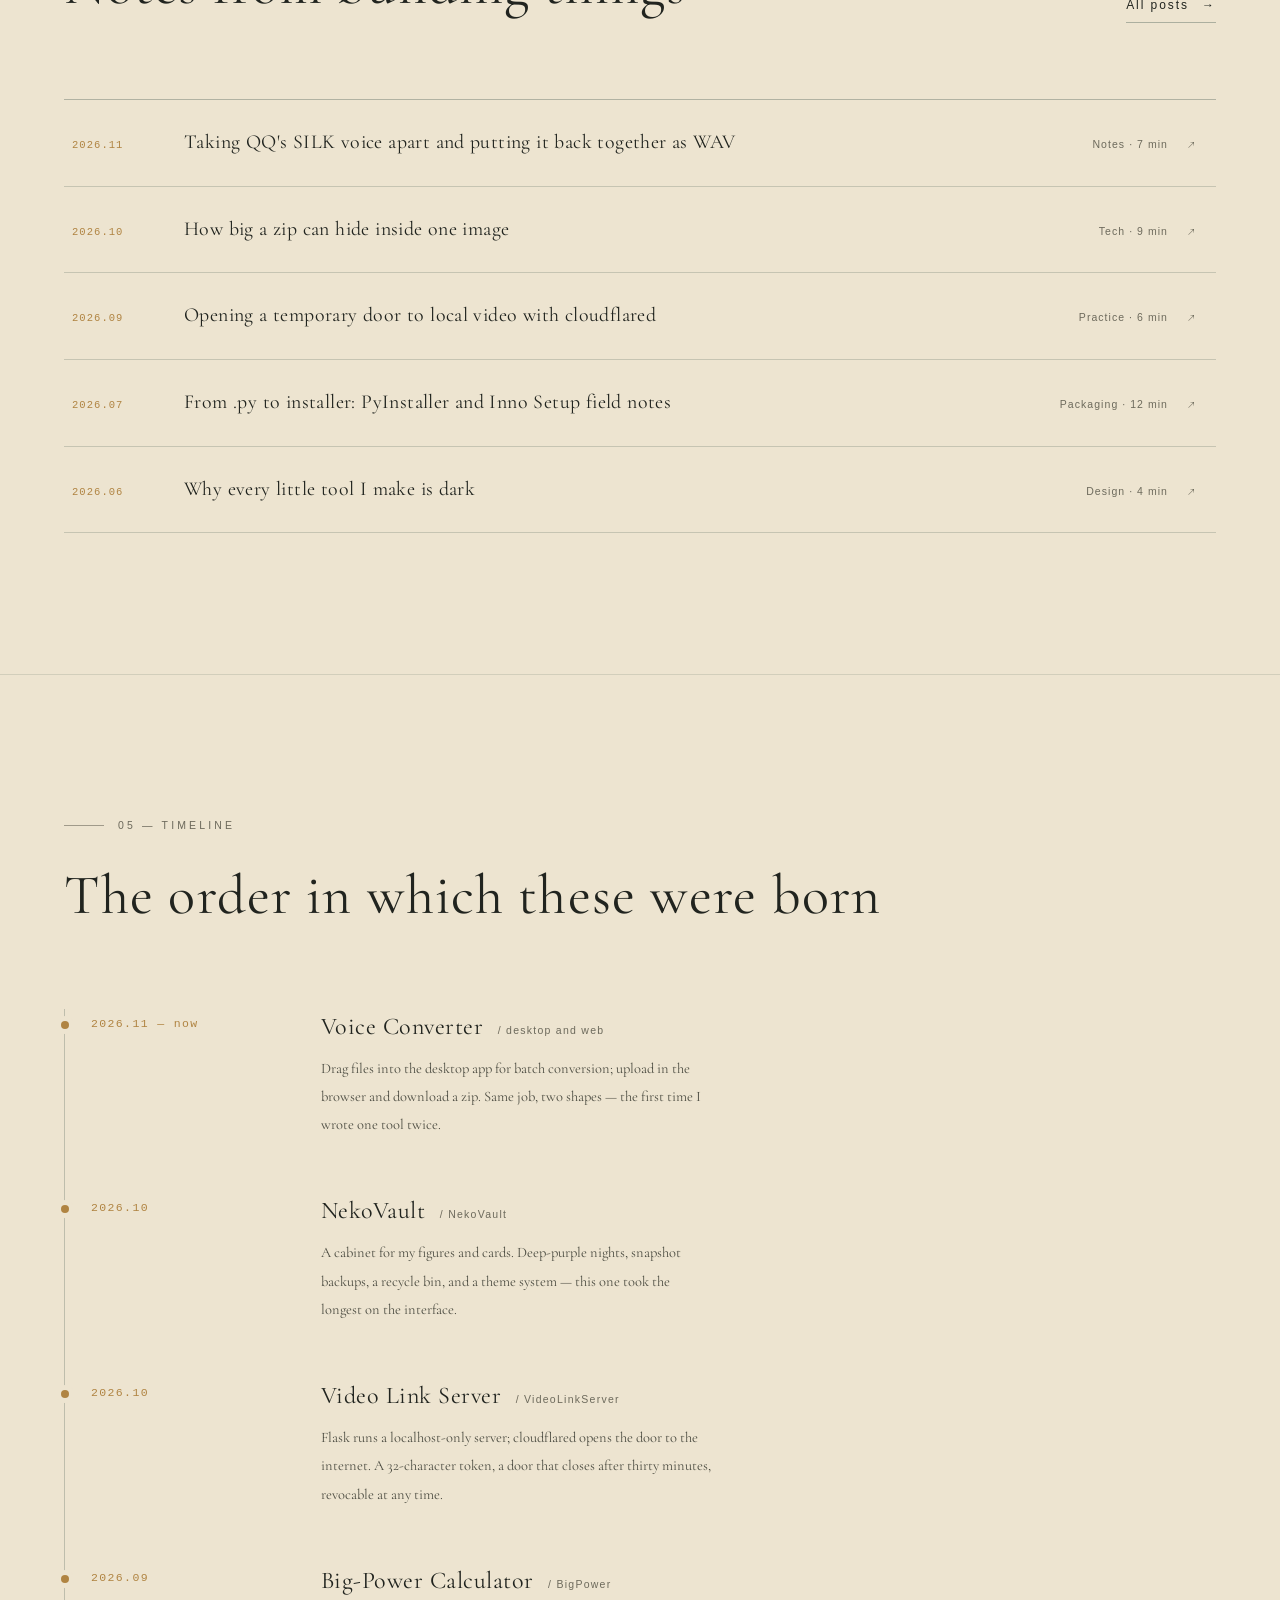
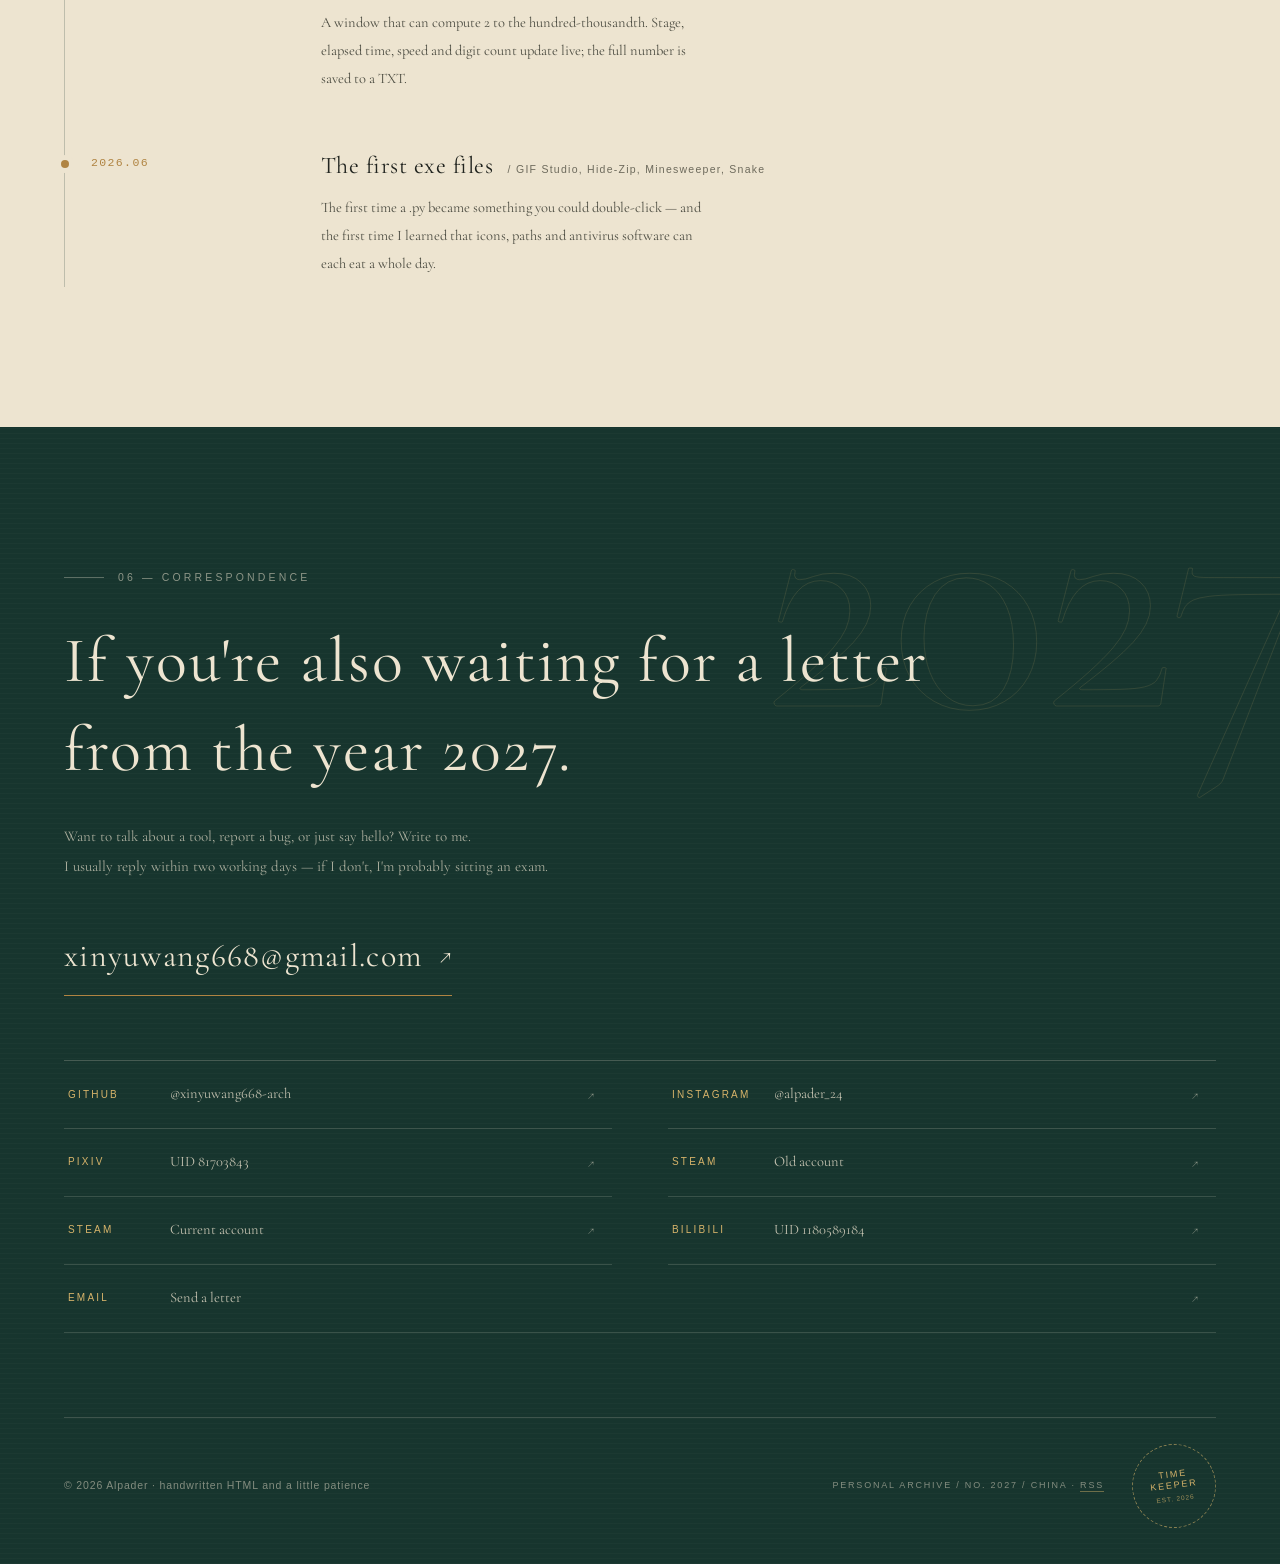
==== commit 43a49303: "Open the home page with the seal intro Canvas-only, 3s: the seal draws itself, bursts into 28 small " ====
--- a/index.html
+++ b/index.html
@@ -33,6 +33,7 @@
 <link rel="preconnect" href="https://fonts.gstatic.com" crossorigin>
 <link href="https://fonts.googleapis.com/css2?family=Cormorant+Garamond:ital,wght@0,400;0,500;0,600;1,400;1,500&family=Noto+Serif+SC:wght@400;600&display=swap" rel="stylesheet">
 <link rel="stylesheet" href="css/style.css">
+<script src="js/intro.js" defer></script>
 <script>document.documentElement.classList.add('js');</script>
 </head>
 <body>
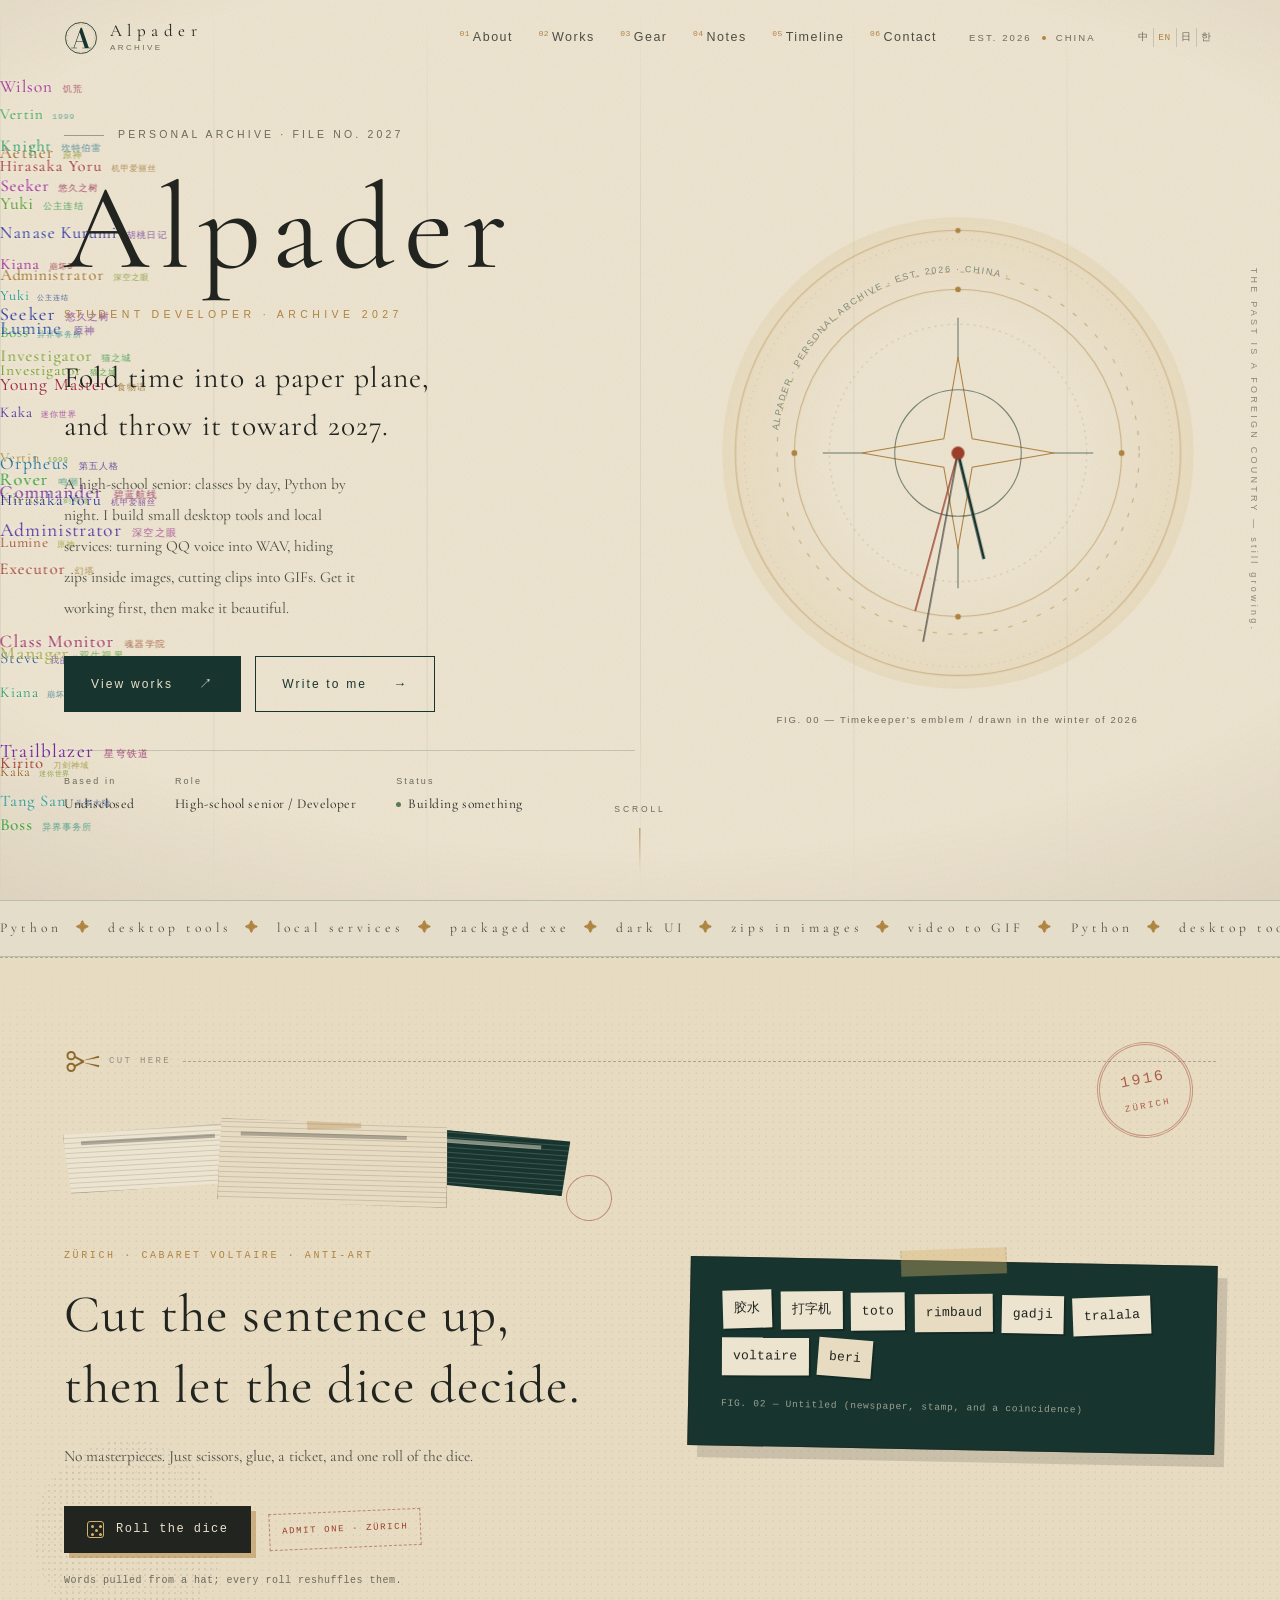
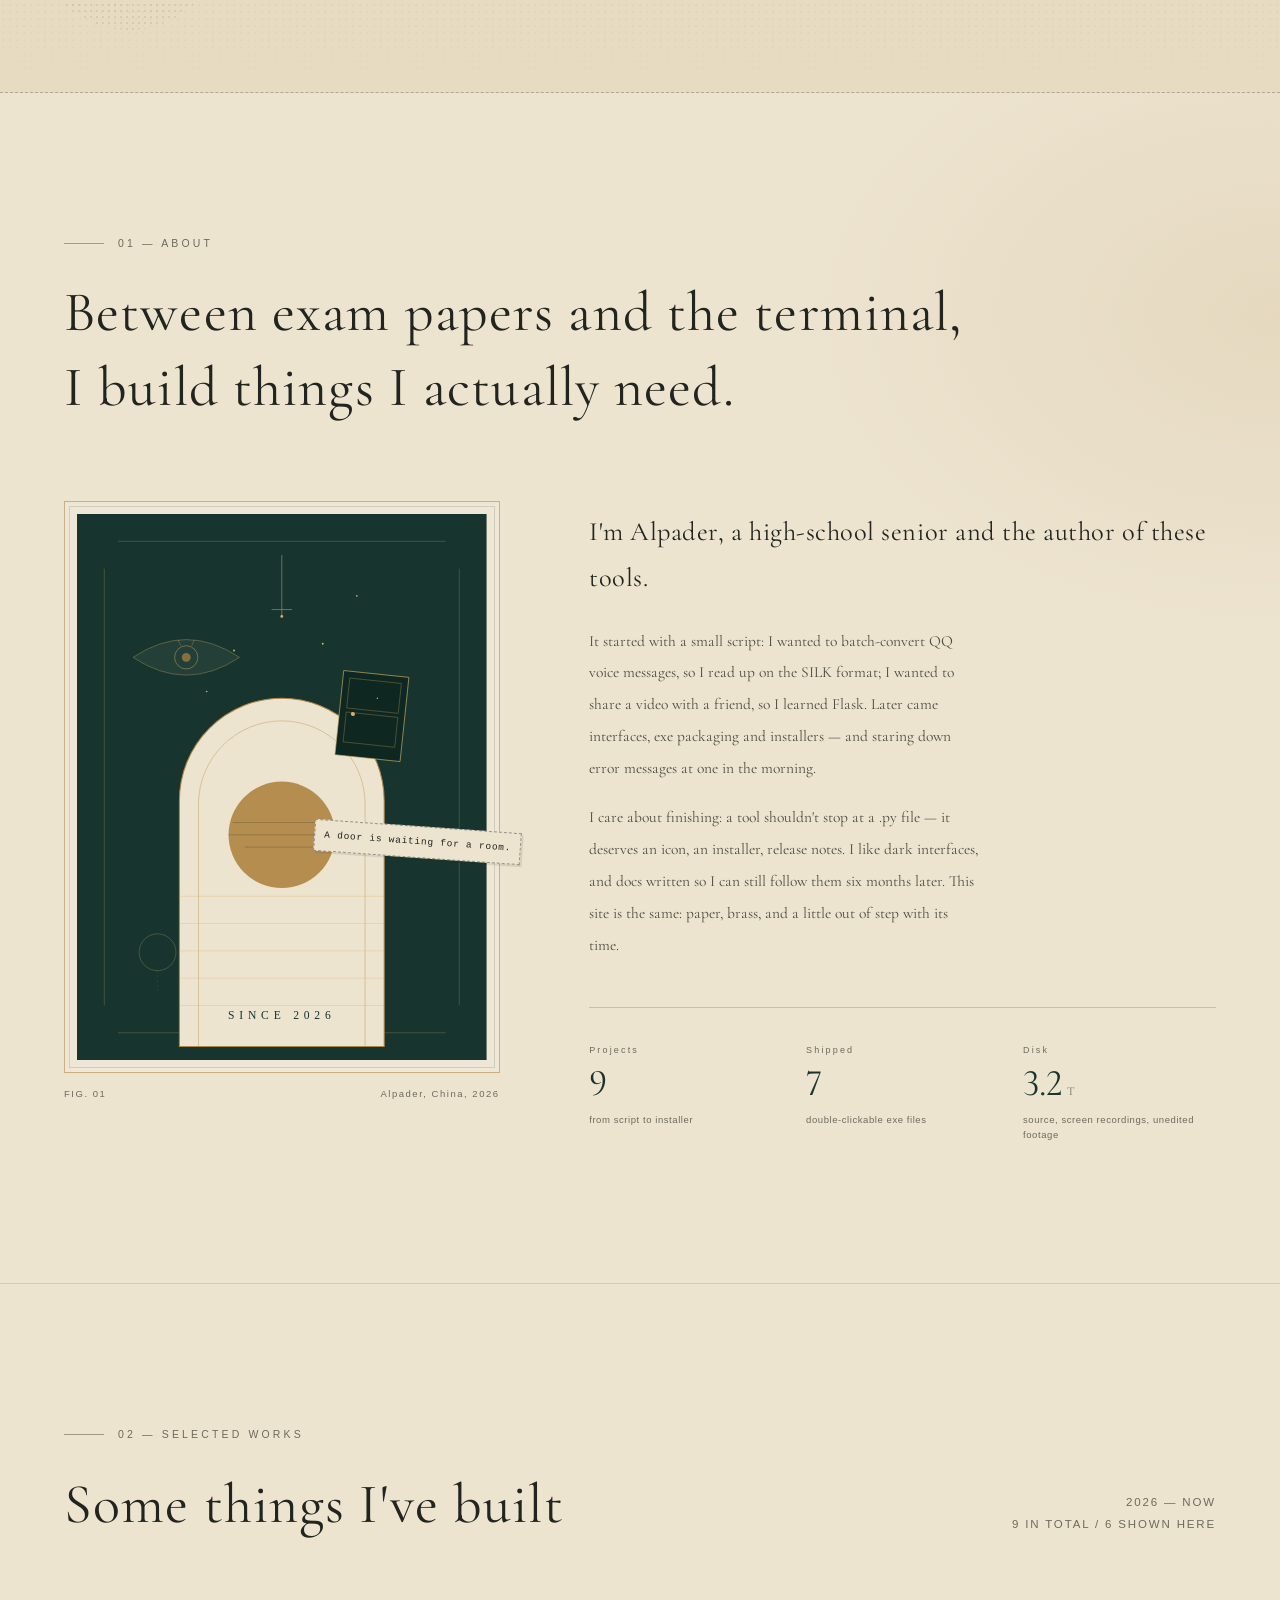
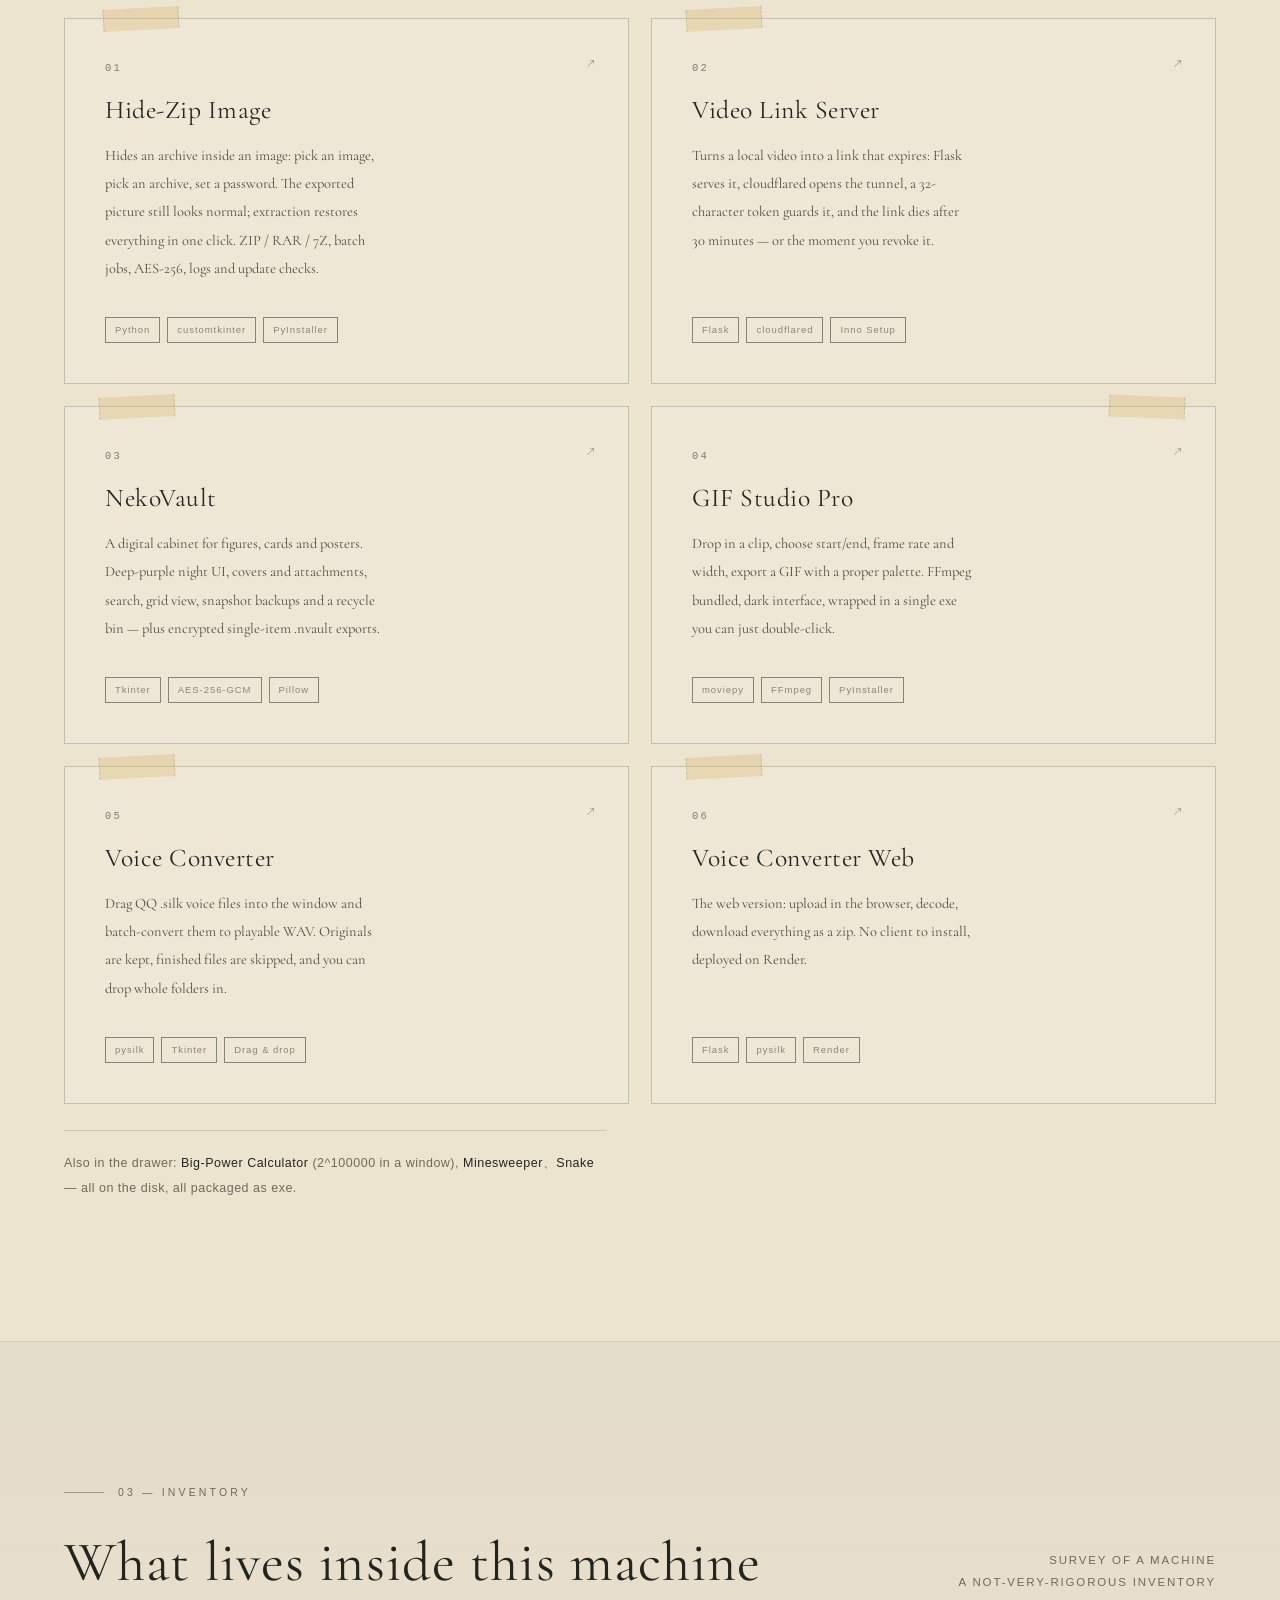
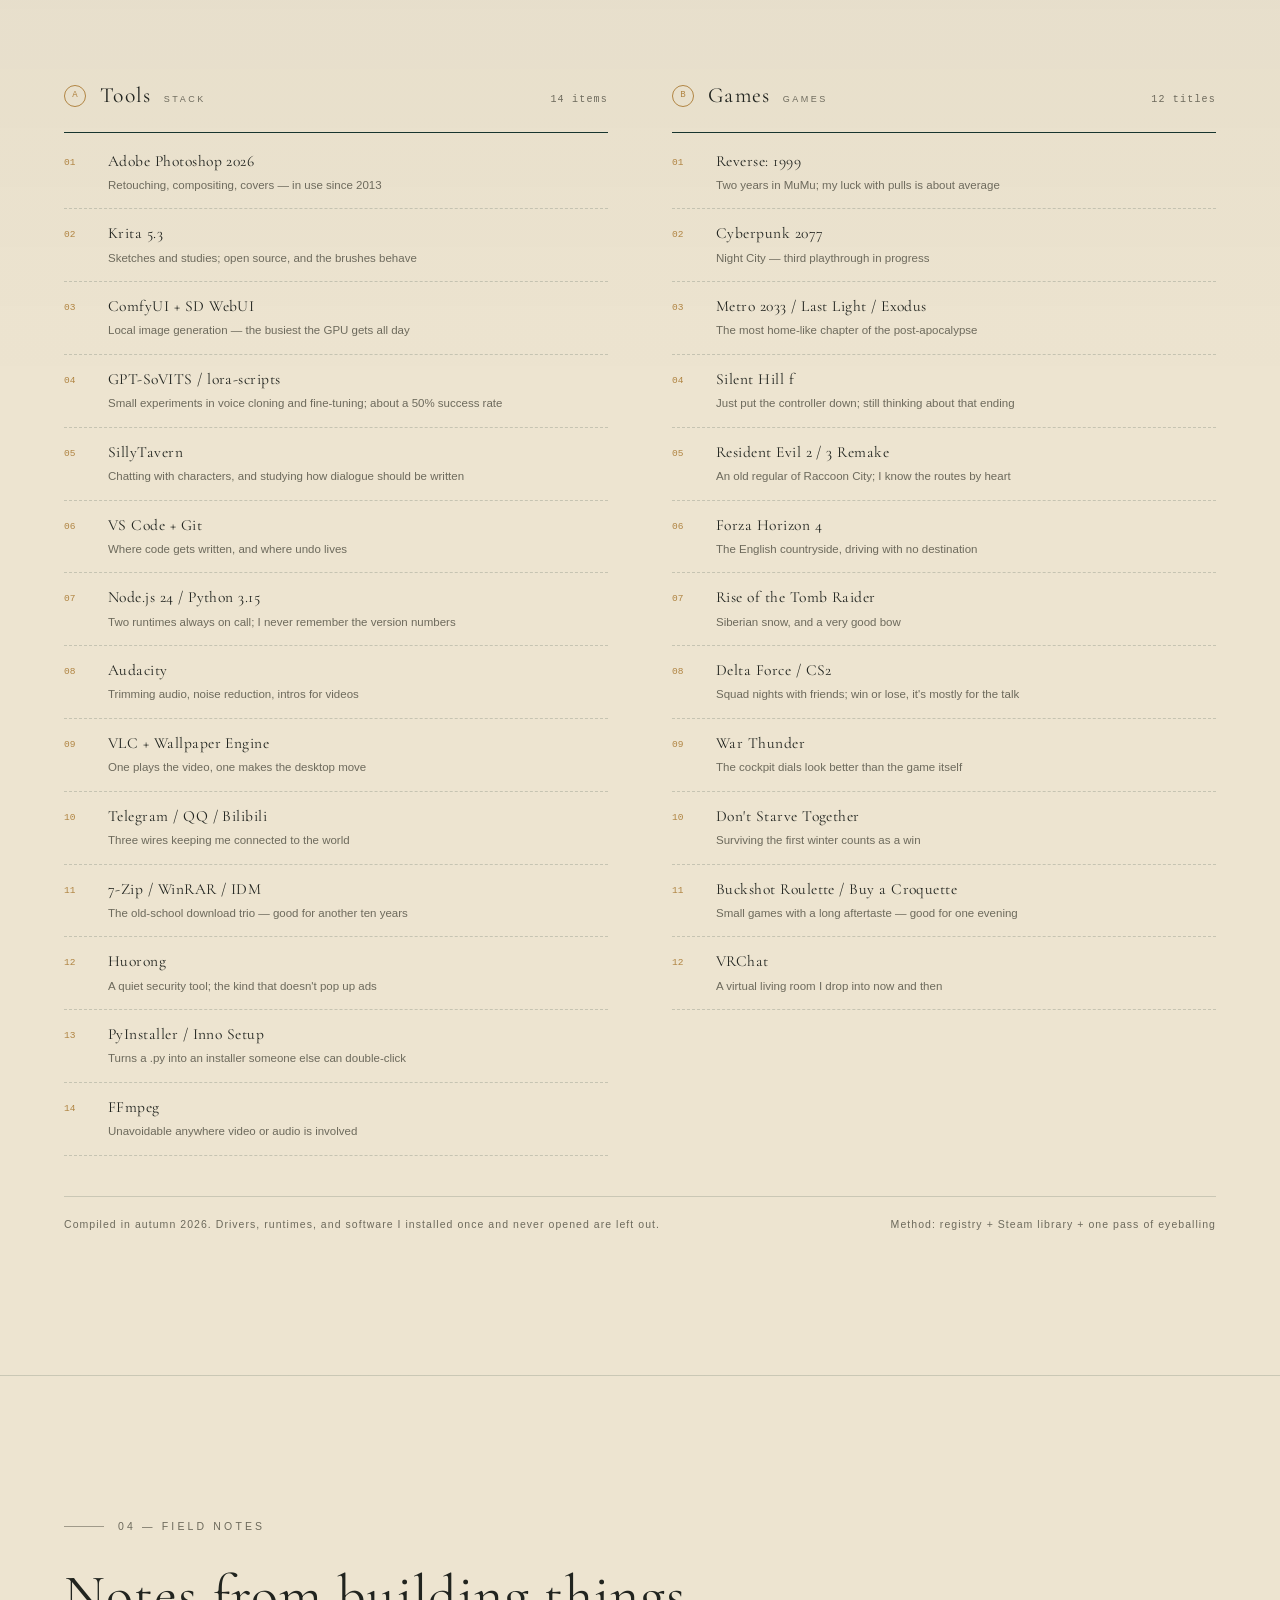
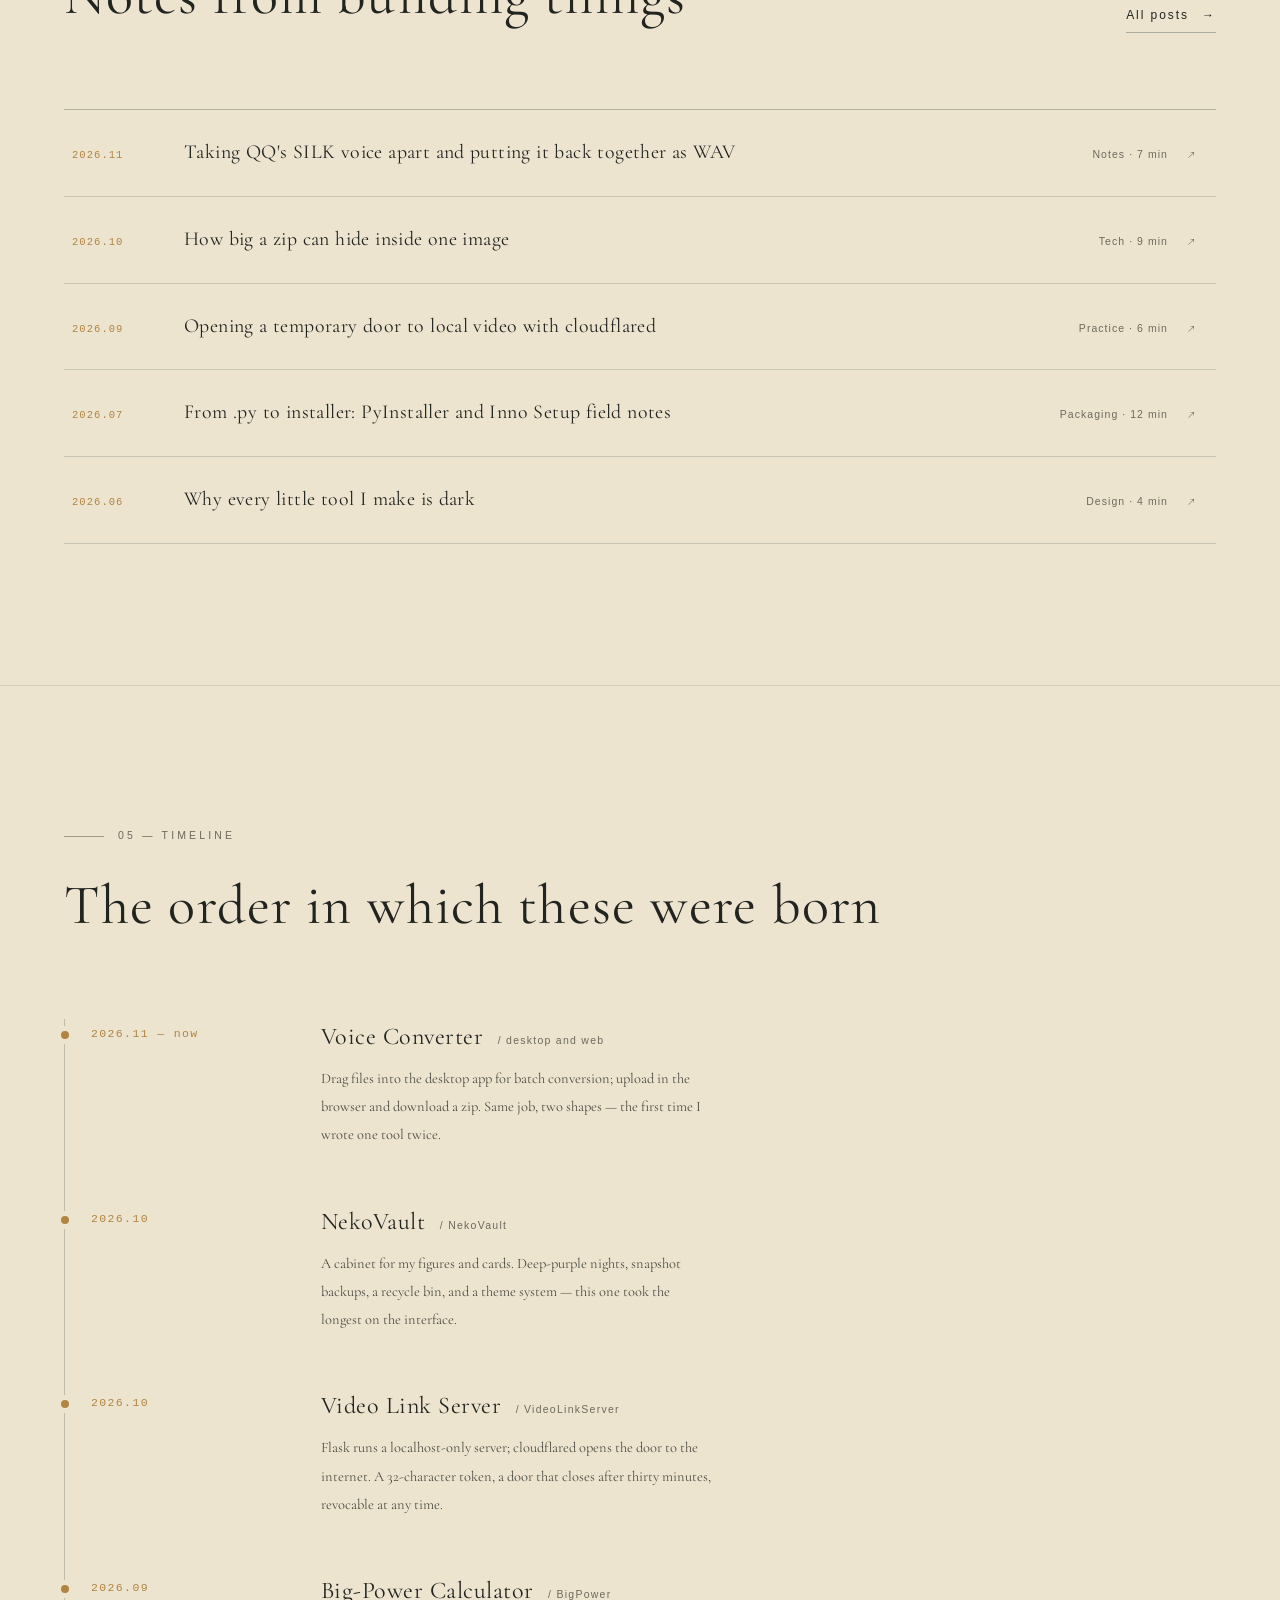
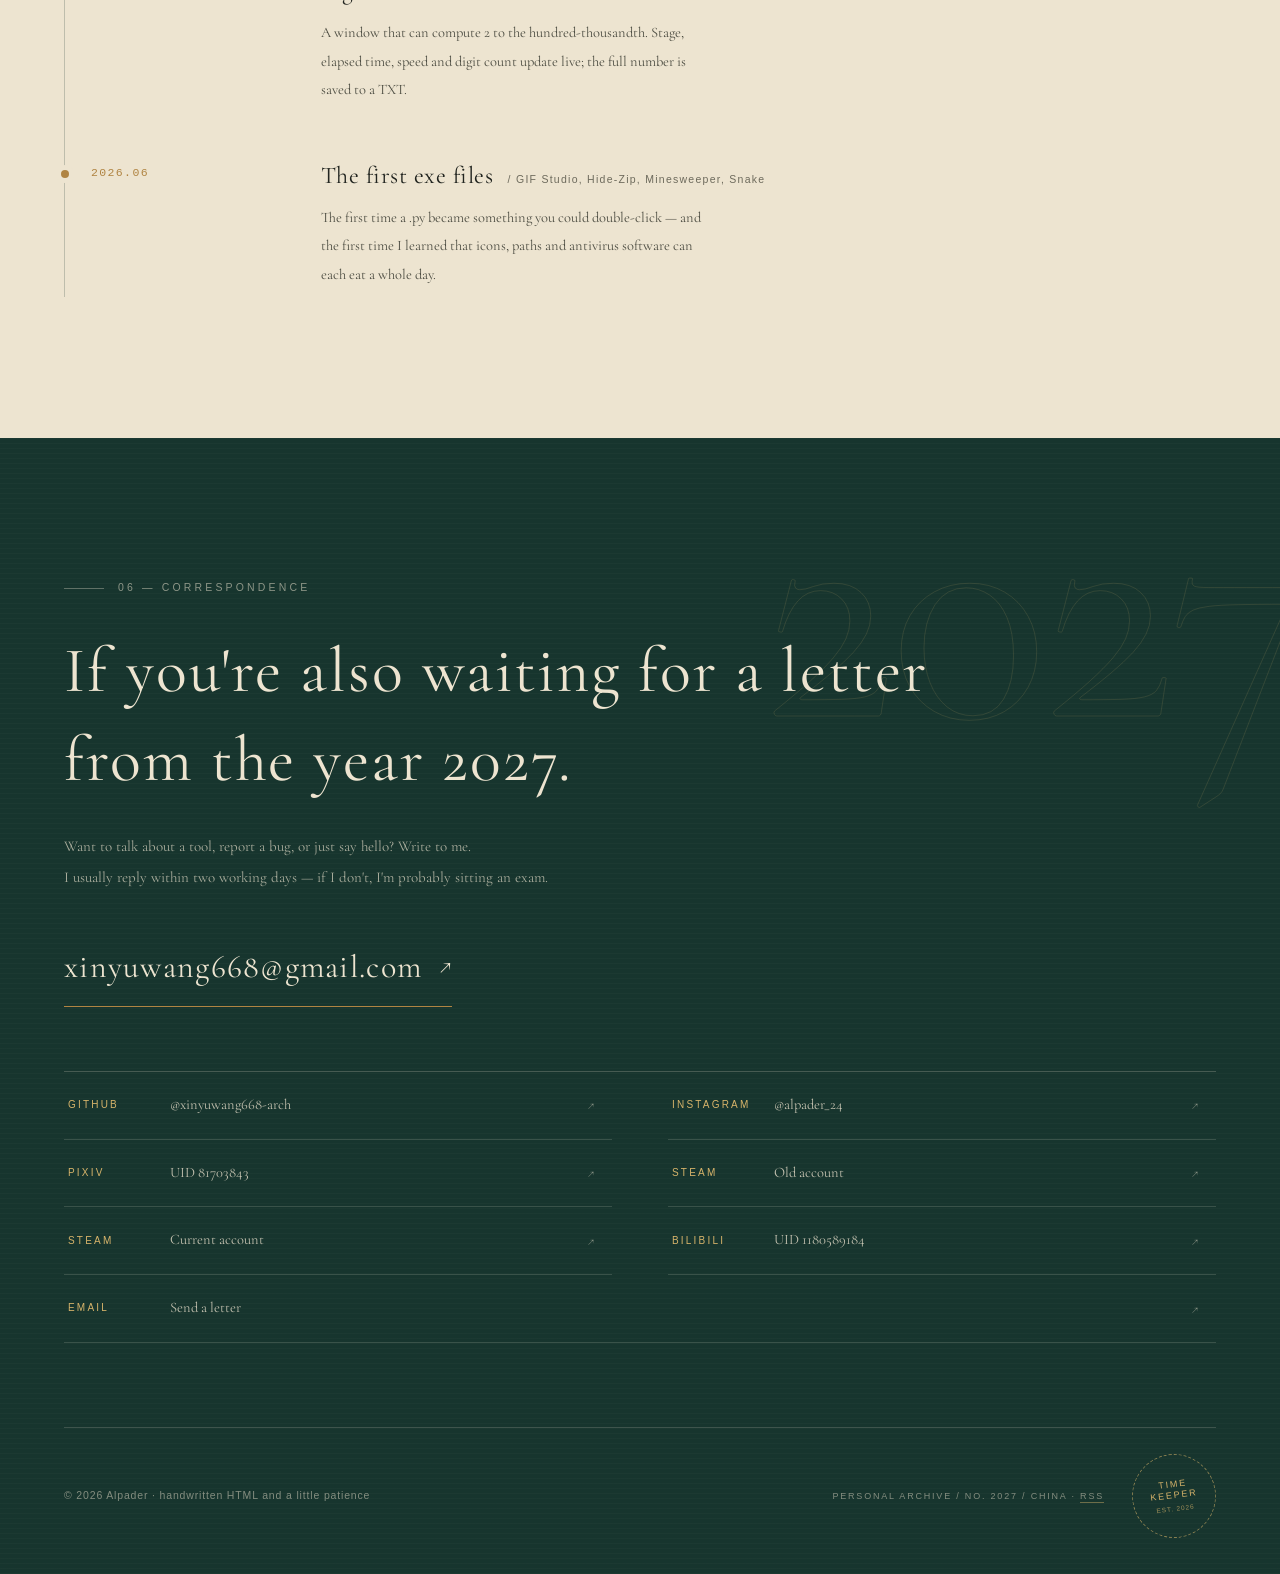
==== commit db29be28: "Let visitors cut the page apart: more words, free dragging, scissors, a paper ball and a bin" ====
--- a/index.html
+++ b/index.html
@@ -203,7 +203,28 @@
   <!-- ============ DADA INTERLUDE ============ -->
   <section class="dada" id="dada" aria-labelledby="dadaTitle">
     <div class="container dada__inner">
-      <p class="dada__cut" aria-hidden="true"><span>✂</span><b>CUT HERE</b><i></i></p>
+      <p class="dada__cut" id="cutLine">
+        <button class="cut-btn" id="cutBtn" type="button" aria-label="沿着虚线剪开这张纸">
+          <span class="cut-btn__icon" aria-hidden="true">
+            <svg viewBox="0 0 34 22">
+              <g class="snip__a">
+                <path d="M17.2 10.2 33 5.4 33.6 7.3Z"/>
+                <path class="snip__stem" d="M17.4 10.4 10.2 6.6"/>
+                <circle cx="6.6" cy="5.4" r="3.5"/>
+              </g>
+              <g class="snip__b">
+                <path d="M17.2 11.8 33 16.6 33.6 14.7Z"/>
+                <path class="snip__stem" d="M17.4 11.6 10.2 15.4"/>
+                <circle cx="6.6" cy="16.6" r="3.5"/>
+              </g>
+              <circle class="snip__pin" cx="17.3" cy="11" r="1.6"/>
+            </svg>
+          </span>
+          <b>CUT HERE</b>
+        </button>
+        <i aria-hidden="true"></i>
+        <span class="cut-bubble" id="cutBubble" role="status">剪开看看吧。</span>
+      </p>
 
       <div class="dada__grid">
         <div class="dada__text">
@@ -599,6 +620,7 @@
 
 <script src="js/i18n.js"></script>
 <script src="js/main.js"></script>
+<script src="js/cut.js"></script>
 <script src="js/name-rain.js"></script>
 <script src="js/clock.js?v=20261116c"></script>
 </body>
--- a/css/style.css
+++ b/css/style.css
@@ -2083,3 +2083,135 @@
 
 .links .link:last-child:nth-child(odd){grid-column:1 / -1}
 @media (max-width:760px){.name-rain__item{filter:saturate(.95)}}
+
+/* ---------- dada: CUT HERE ---------- */
+.dada__cut{position:relative}
+.dada__cut .cut-btn{
+  display:inline-flex;align-items:center;gap:9px;margin:0;padding:2px 0;
+  border:0;background:none;color:inherit;font:inherit;letter-spacing:inherit;
+  cursor:pointer;transition:color .2s ease;
+}
+.dada__cut .cut-btn:hover,.dada__cut .cut-btn:focus-visible{color:var(--ink)}
+.dada__cut .cut-btn:focus-visible{outline:1px dashed var(--brass);outline-offset:5px}
+.dada__cut .cut-btn[aria-disabled="true"]{cursor:default}
+.dada__cut .cut-btn__icon{display:block;width:36px;height:23px;color:#8d6a2c;font-size:0;letter-spacing:0}
+.dada__cut .cut-btn__icon svg{display:block;width:100%;height:100%;overflow:visible}
+.dada__cut .cut-btn__icon path{fill:currentColor}
+.dada__cut .cut-btn__icon .snip__stem{fill:none;stroke:currentColor;stroke-width:1.9;stroke-linecap:round}
+.dada__cut .cut-btn__icon circle{fill:none;stroke:currentColor;stroke-width:1.9}
+.dada__cut .cut-btn__icon .snip__pin{fill:currentColor;stroke:none}
+.snip__a,.snip__b{transform-box:view-box;transform-origin:17.3px 11px}
+@keyframes snipOpenA{0%,58%,100%{transform:rotate(0deg)}24%,42%{transform:rotate(-17deg)}}
+@keyframes snipOpenB{0%,58%,100%{transform:rotate(0deg)}24%,42%{transform:rotate(17deg)}}
+.snip__a{animation:snipOpenA 3.6s ease-in-out infinite}
+.snip__b{animation:snipOpenB 3.6s ease-in-out infinite}
+.cut-btn:hover .snip__a,.cut-btn:hover .snip__b{animation-duration:1.15s}
+.cut-btn.is-snipping{animation:cutShake .46s ease-in-out}
+.cut-btn.is-snipping .snip__a{animation:snipOpenA .46s ease-in-out 1}
+.cut-btn.is-snipping .snip__b{animation:snipOpenB .46s ease-in-out 1}
+@keyframes cutShake{0%,100%{transform:translateX(0)}30%{transform:translateX(-2.5px)}65%{transform:translateX(2px)}}
+
+.dada__cut .cut-bubble{
+  position:absolute;left:38px;top:20px;z-index:3;
+  padding:8px 13px 9px;
+  background:var(--paper-warm);border:1px solid rgba(33,36,31,.34);
+  box-shadow:3px 3px 0 rgba(33,36,31,.1);
+  font-family:var(--font-mono);font-size:10.5px;line-height:1.2;letter-spacing:.14em;
+  color:var(--ink-soft);white-space:nowrap;
+  opacity:0;transform:translateY(-6px) rotate(-1.4deg);pointer-events:none;
+  transition:opacity .3s ease,transform .3s ease;
+}
+.cut-bubble::after{
+  content:"";position:absolute;left:15px;top:-5px;width:9px;height:9px;
+  background:var(--paper-warm);
+  border-left:1px solid rgba(33,36,31,.34);border-top:1px solid rgba(33,36,31,.34);
+  transform:rotate(45deg);
+}
+.cut-bubble.is-on{opacity:1;transform:translateY(0) rotate(-1.4deg)}
+
+/* loose cut-up words */
+.cut-layer{position:absolute;left:0;top:0;width:100%;height:0;z-index:60;pointer-events:none}
+.cut-layer .hat__word{
+  position:absolute;margin:0;pointer-events:auto;cursor:grab;
+  transform-origin:50% 50%;will-change:left,top;
+  transition:box-shadow .18s ease;
+}
+.cut-layer .hat__word.is-held{cursor:grabbing;box-shadow:0 15px 26px rgba(15,39,33,.26);z-index:90}
+
+/* the page below, crumpled */
+.crumple{
+  position:absolute;left:0;width:100%;z-index:80;pointer-events:none;
+  transform-origin:50% 0;will-change:transform,opacity;
+  transition:transform .44s cubic-bezier(.45,.05,.6,1),filter .44s ease,opacity .26s ease;
+}
+.crumple.is-squeezing{transform:scale(.962,.9);filter:blur(.5px) contrast(1.03)}
+.crumple.is-gone{transform:scale(.05);opacity:0;transition:transform .26s ease-in,opacity .26s ease-in}
+
+.cut-wad{
+  position:absolute;width:92px;height:84px;margin:-42px 0 0 -46px;z-index:92;
+  clip-path:polygon(48% 1%,71% 9%,93% 27%,97% 51%,87% 75%,67% 95%,43% 99%,21% 89%,4% 69%,2% 45%,13% 21%,32% 4%);
+  background:
+    linear-gradient(46deg, transparent 43%, rgba(33,36,31,.15) 44.5%, rgba(33,36,31,.15) 46%, transparent 47.5%),
+    linear-gradient(-54deg, transparent 55%, rgba(255,252,244,.75) 56.5%, transparent 58%),
+    linear-gradient(108deg, transparent 36%, rgba(33,36,31,.12) 37.5%, transparent 39%),
+    linear-gradient(-16deg, transparent 63%, rgba(33,36,31,.09) 64%, transparent 66%),
+    linear-gradient(-96deg, transparent 72%, rgba(255,252,244,.5) 73%, transparent 75%),
+    radial-gradient(72% 64% at 30% 22%, #f8efdd 0%, #e6d8bb 54%, #c6b291 100%);
+  background-size:100% 100%, 128% 100%, 100% 118%, 86% 100%, 112% 100%, 100% 100%;
+  background-position:0 0, -16% 0, 0 -10%, 7% 0, -9% 0, 0 0;
+  filter:drop-shadow(0 10px 14px rgba(15,39,33,.24));
+  opacity:0;pointer-events:none;
+  transition:transform .66s cubic-bezier(.3,.1,.7,1),opacity .24s ease;
+}
+
+/* the bin */
+.cut-bin{
+  position:absolute;right:clamp(16px,4vw,62px);bottom:clamp(34px,6vh,72px);
+  width:clamp(64px,7vw,88px);z-index:2;opacity:.8;pointer-events:none;
+}
+.cut-bin svg{display:block;width:100%;height:auto;overflow:visible}
+.cut-bin path,.cut-bin rect{fill:none;stroke:rgba(33,36,31,.55);stroke-width:1.7;stroke-linejoin:round}
+.cut-bin .cut-bin__rib{stroke:rgba(33,36,31,.22);stroke-width:1.1}
+.cut-bin__lid{transform-box:fill-box;transform-origin:6% 100%;transform:rotate(-14deg);
+  transition:transform .32s cubic-bezier(.2,.9,.3,1.3)}
+.cut-bin.is-fed .cut-bin__lid{transform:rotate(0deg)}
+.cut-bin.is-fed{animation:binShake .36s ease-in-out}
+@keyframes binShake{0%,100%{transform:translateX(0)}28%{transform:translateX(-3px)}62%{transform:translateX(2px)}}
+
+/* what is left to say */
+.dada.is-cut .dada__inner{min-height:clamp(430px,74vh,760px);display:flex;flex-direction:column}
+.cut-echo{
+  position:absolute;left:0;right:0;top:34%;z-index:2;
+  display:flex;flex-direction:column;align-items:center;gap:clamp(9px,1.5vw,16px);
+  padding:0 22px;text-align:center;pointer-events:none;
+}
+.cut-echo__line{
+  margin:0;font-family:var(--font-serif);font-size:clamp(19px,2.5vw,29px);line-height:1.35;
+  letter-spacing:.015em;color:var(--ink);
+  opacity:0;transform:translateY(12px) rotate(var(--tilt,0deg));
+}
+.cut-echo__line:nth-child(1){--tilt:-.8deg}
+.cut-echo__line:nth-child(2){--tilt:.6deg}
+.cut-echo__line:nth-child(3){--tilt:-.4deg}
+.cut-echo__line--face{font-size:clamp(26px,3.6vw,40px);letter-spacing:0;color:var(--brass)}
+.cut-echo__hint{
+  margin:clamp(20px,3.4vw,34px) 0 0;font-family:var(--font-mono);font-size:10px;
+  letter-spacing:.16em;color:var(--ink-faint);opacity:0;
+}
+.dada.is-done .cut-echo__line,.dada.is-done .cut-echo__hint{
+  animation:echoIn .72s cubic-bezier(.2,.8,.3,1) forwards;
+}
+.dada.is-done .cut-echo__line:nth-child(2){animation-delay:.26s}
+.dada.is-done .cut-echo__line:nth-child(3){animation-delay:.62s}
+.dada.is-done .cut-echo__hint{animation-delay:1.1s}
+@keyframes echoIn{to{opacity:1;transform:translateY(0) rotate(var(--tilt,0deg))}}
+
+@media (prefers-reduced-motion:reduce){
+  .snip__a,.snip__b{animation:none}
+  .dada.is-done .cut-echo__line,.dada.is-done .cut-echo__hint{animation-duration:.01s}
+}
+@media (max-width:760px){
+  .cut-bubble{left:30px;font-size:9.5px;letter-spacing:.1em}
+  .cut-bin{bottom:22px;width:58px}
+  .cut-echo{top:30%}
+}
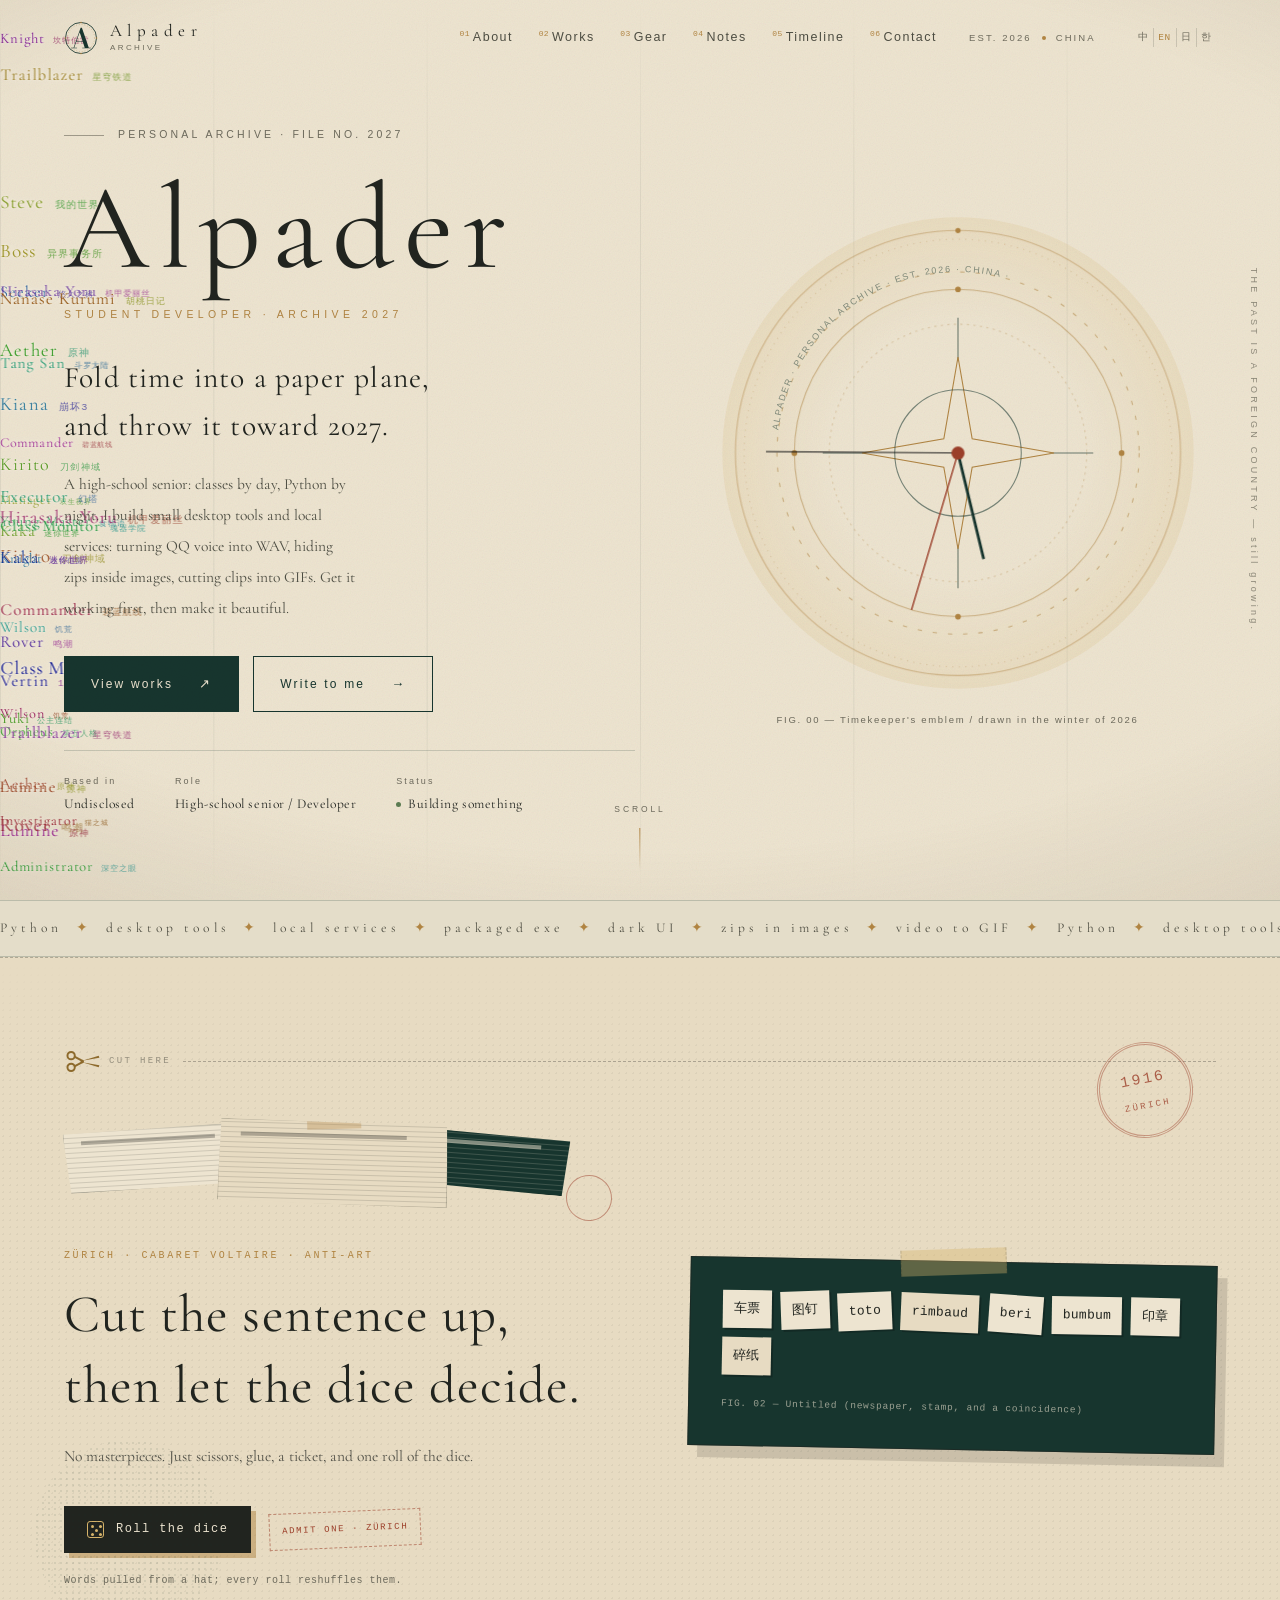
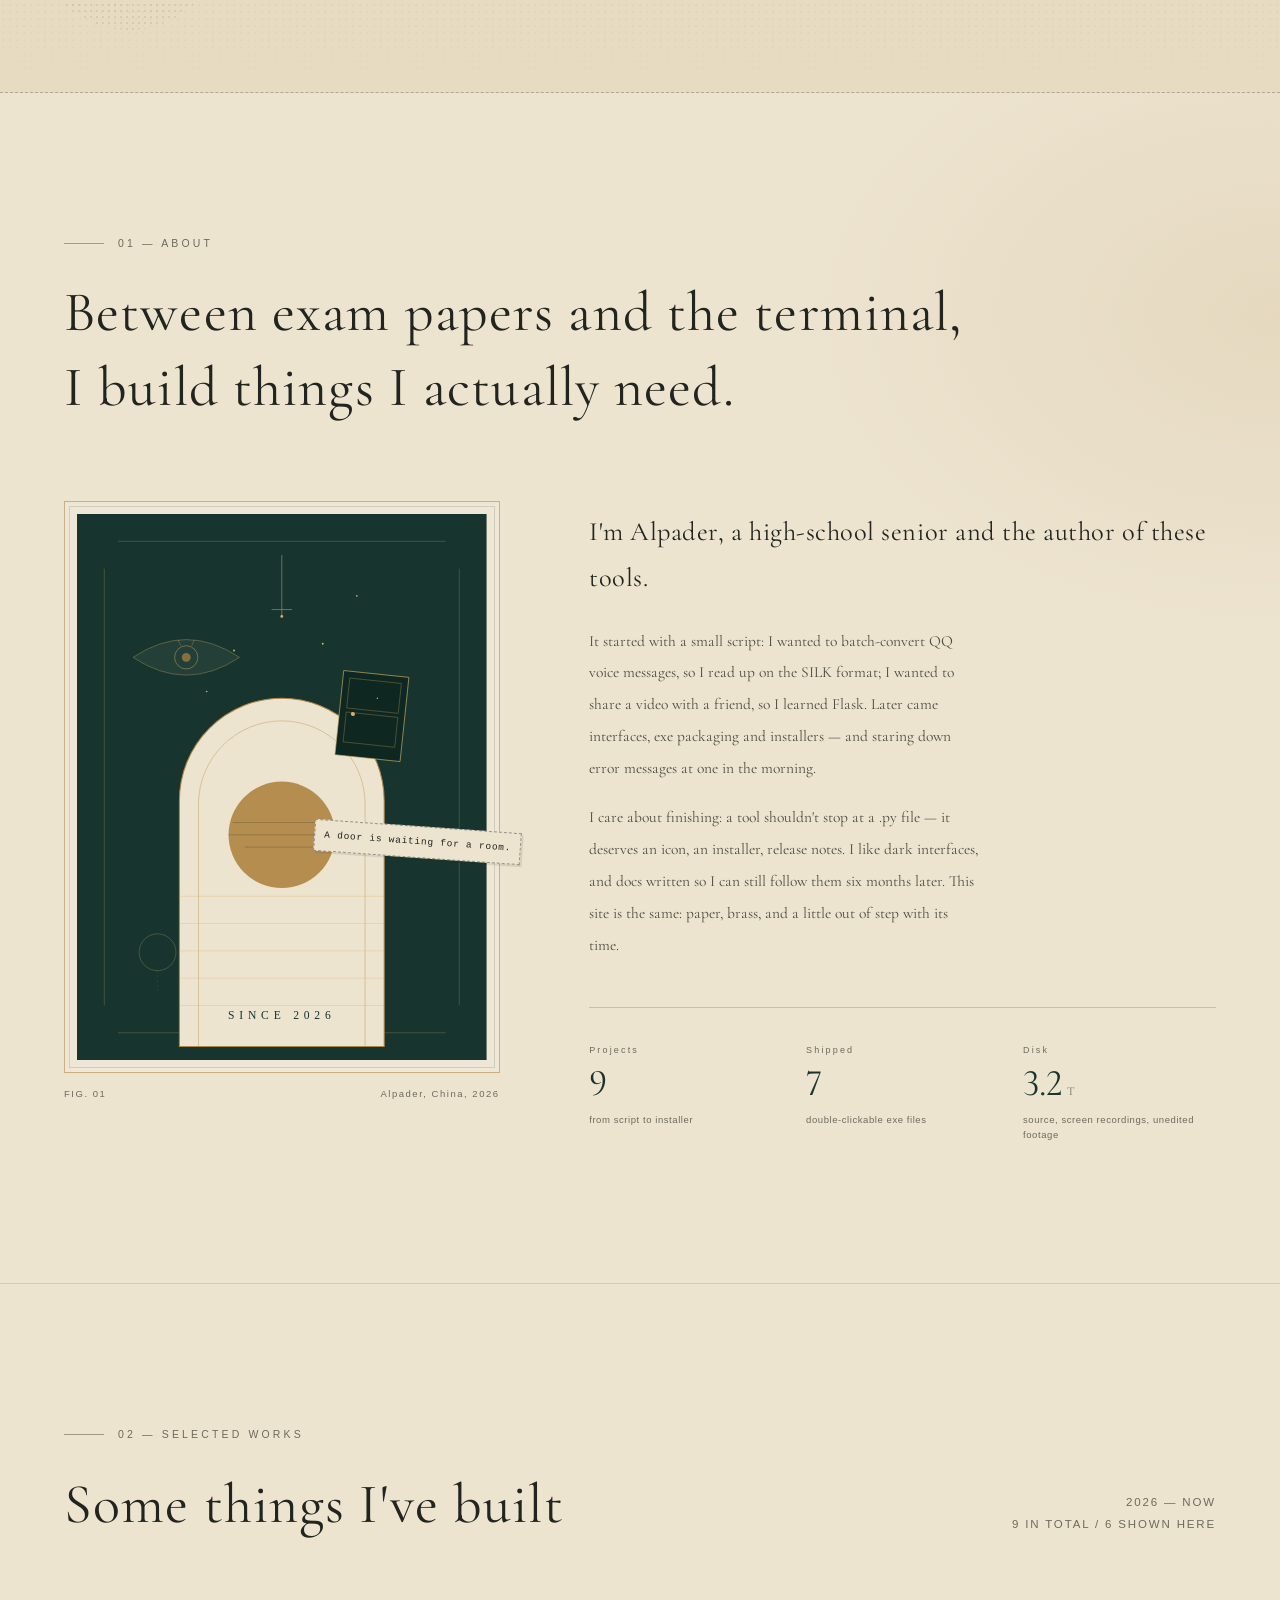
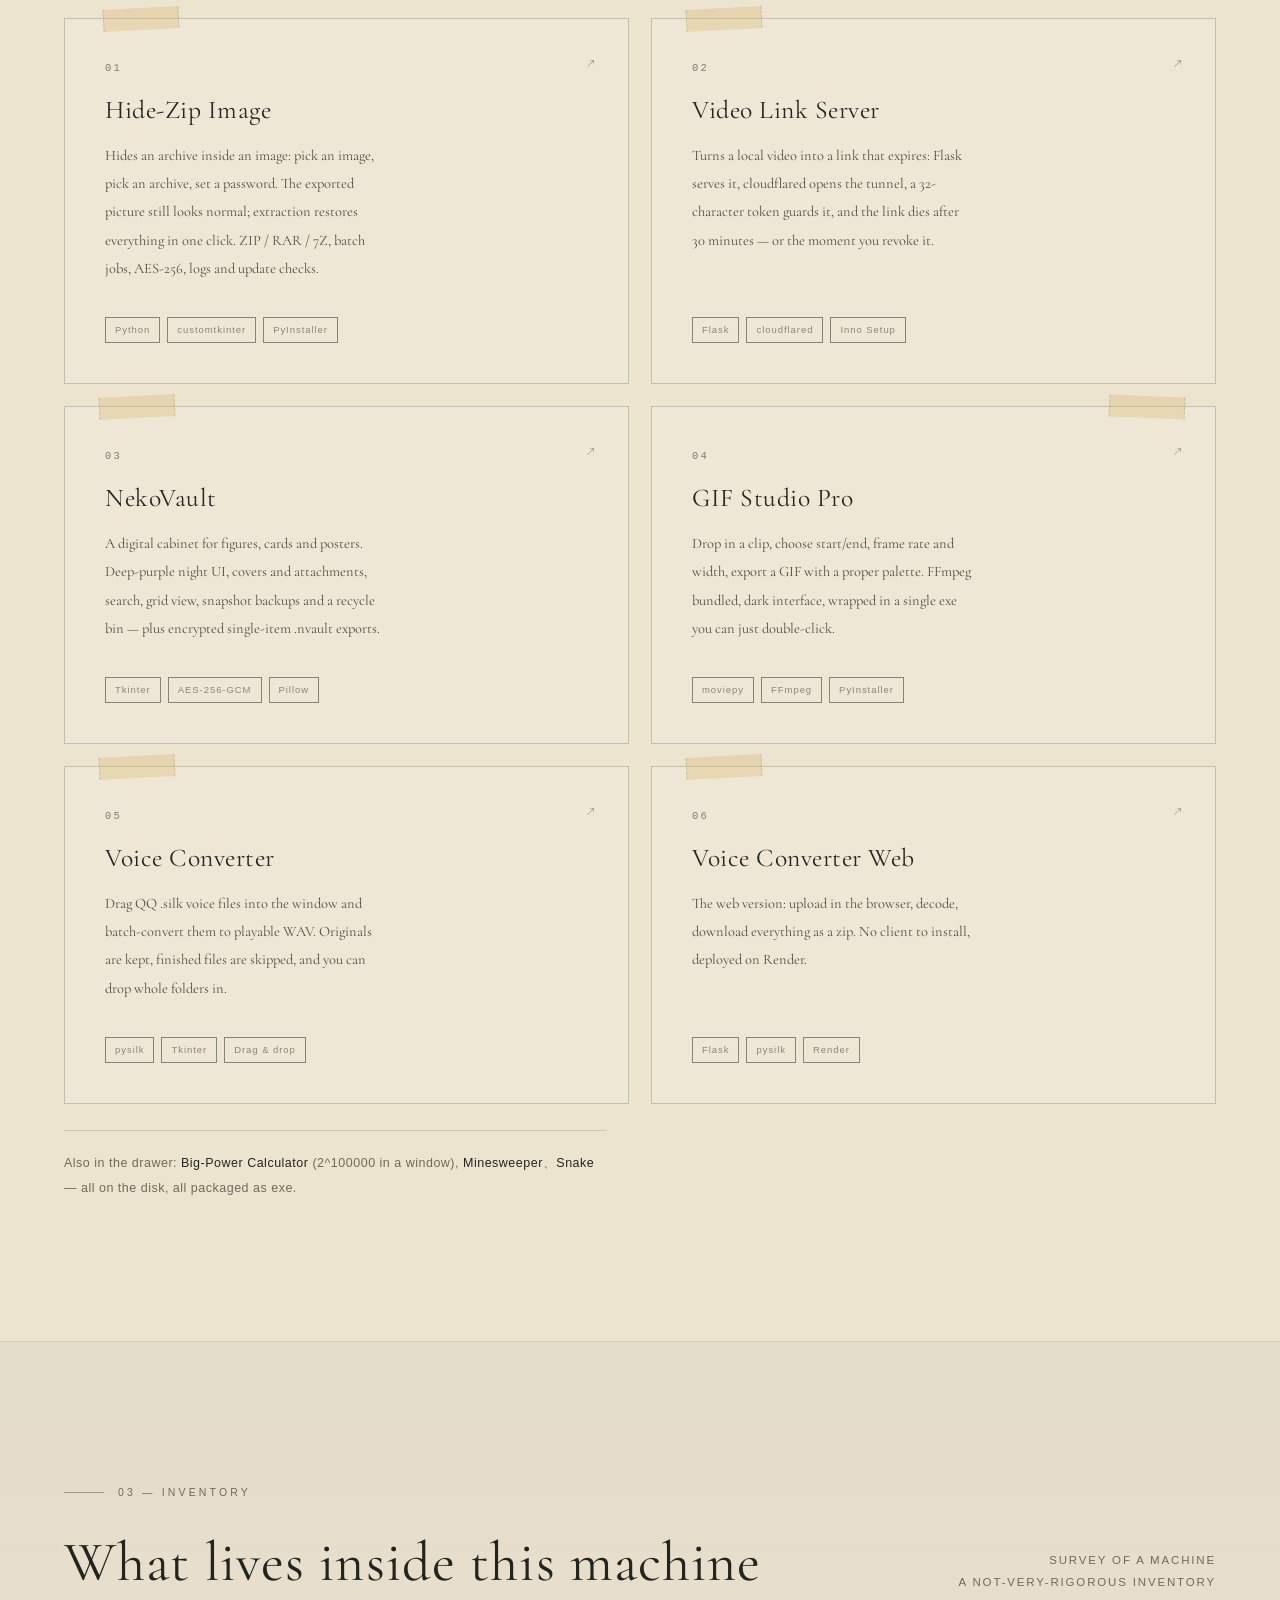
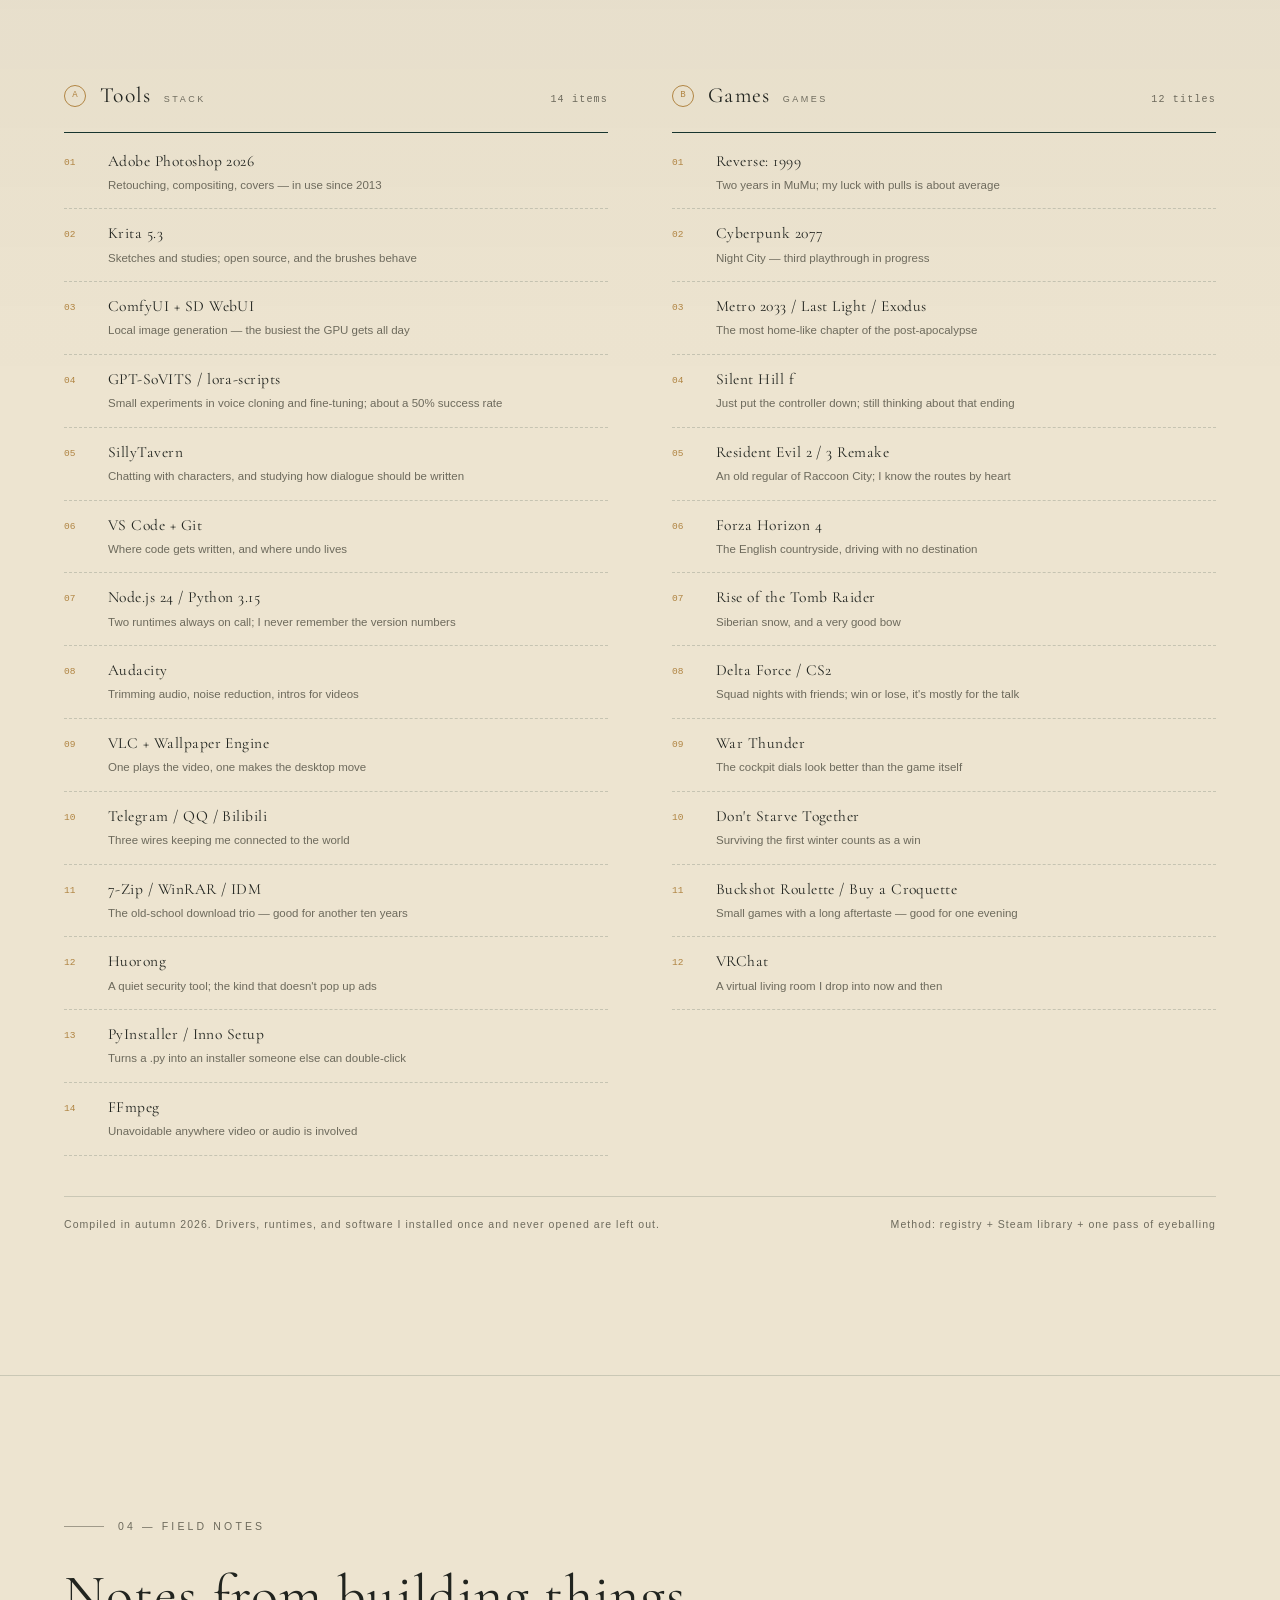
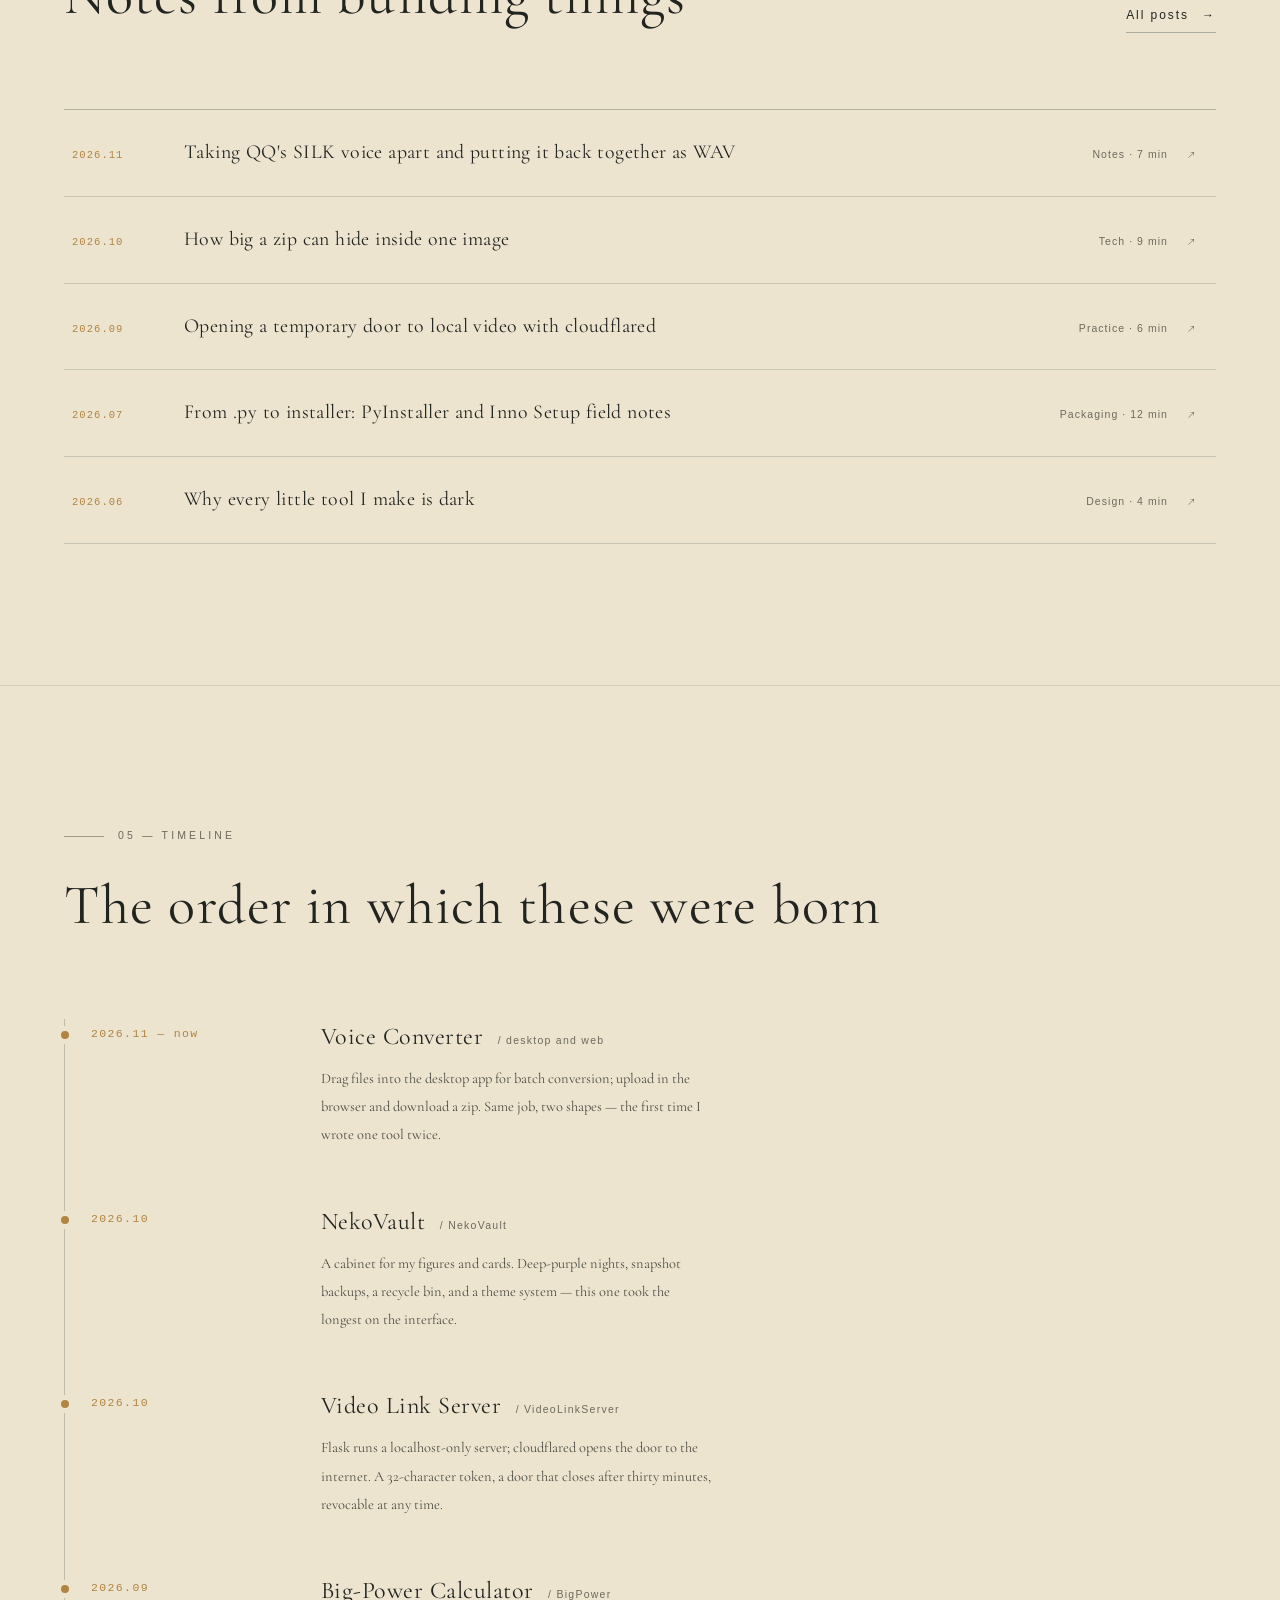
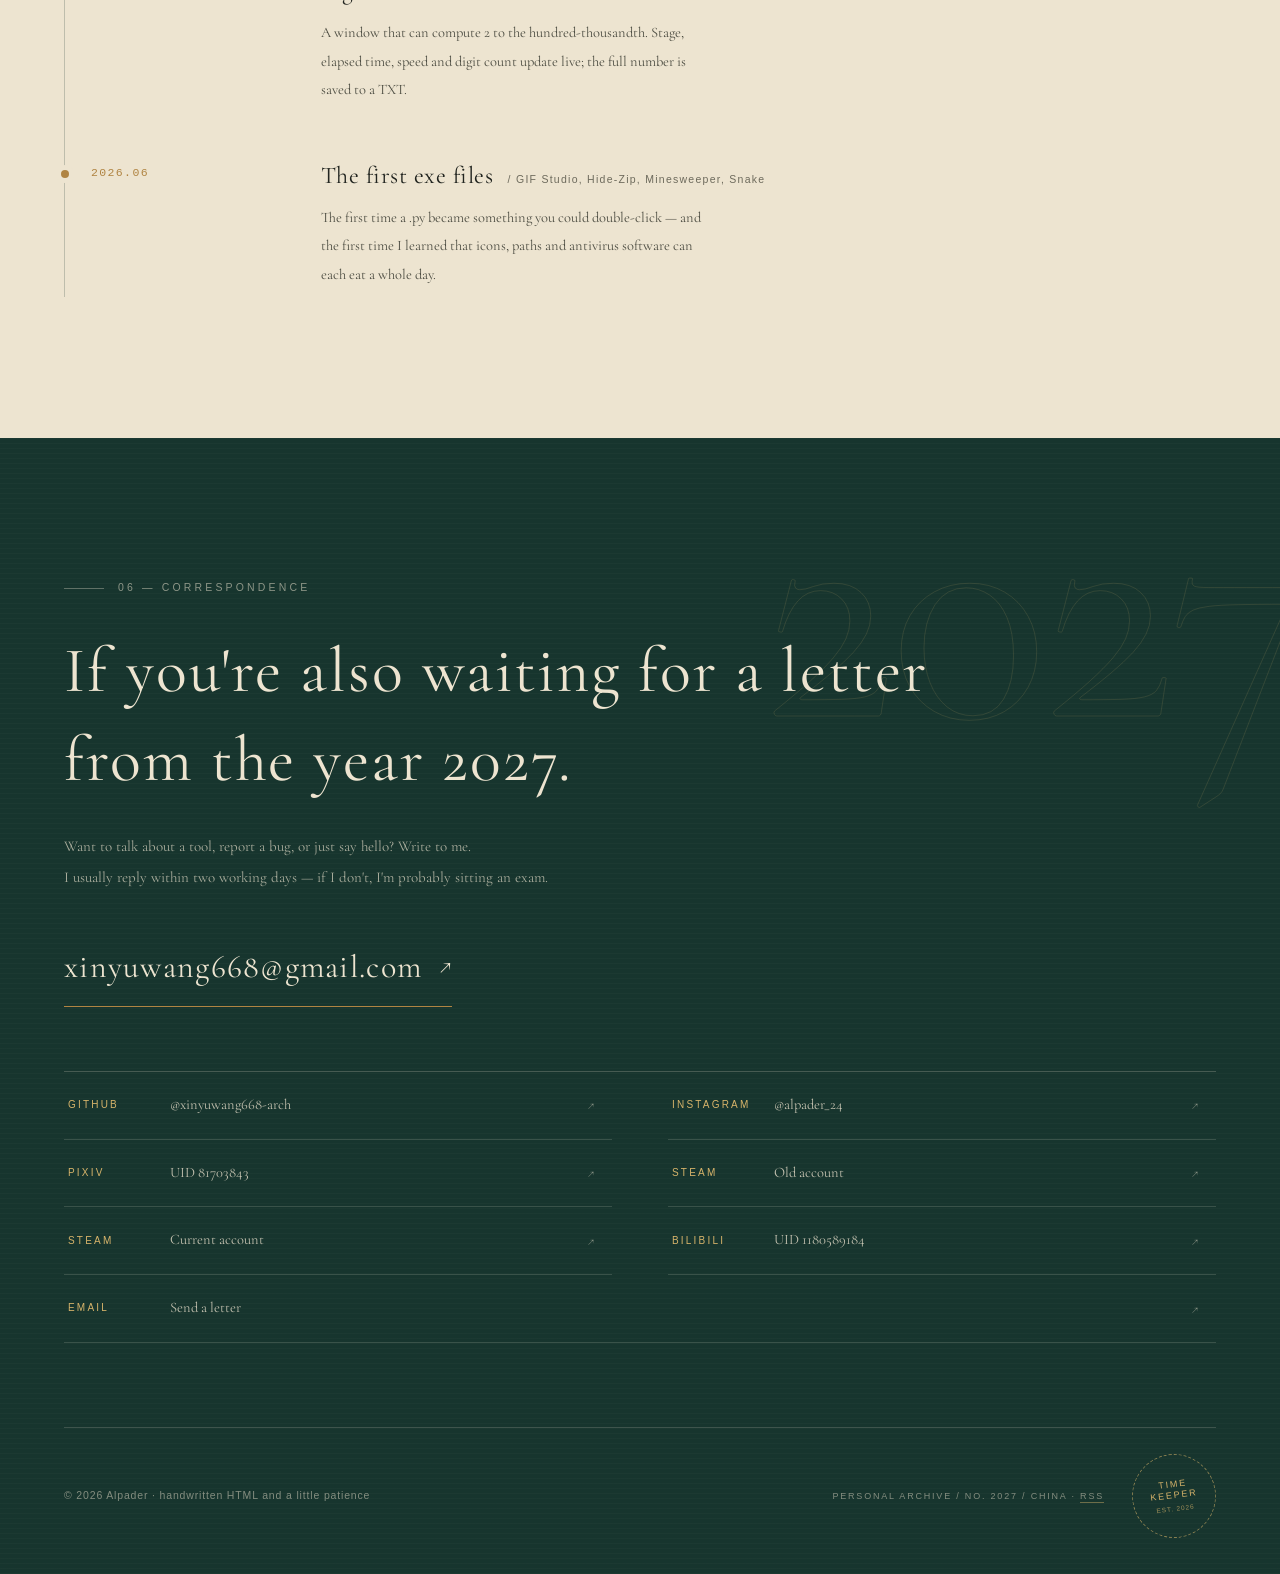
==== commit 348a26bf: "Drag the scissors along the line to cut, and let the cut speak four languages" ====
--- a/index.html
+++ b/index.html
@@ -223,6 +223,8 @@
           <b>CUT HERE</b>
         </button>
         <i aria-hidden="true"></i>
+        <span class="cut-fill" aria-hidden="true"></span>
+        <span class="cut-runner" aria-hidden="true"></span>
         <span class="cut-bubble" id="cutBubble" role="status">剪开看看吧。</span>
       </p>
 
--- a/css/style.css
+++ b/css/style.css
@@ -2129,6 +2129,44 @@
 }
 .cut-bubble.is-on{opacity:1;transform:translateY(0) rotate(-1.4deg)}
 
+/* --- drag the scissors along the line --- */
+.dada__cut{touch-action:pan-y}
+.dada__cut .cut-btn{touch-action:none}
+.cut-fill{
+  position:absolute;left:0;top:calc(50% - 1px);width:0;height:1.5px;z-index:2;
+  background:rgba(33,36,31,.82);border-radius:2px;
+  box-shadow:0 1px 0 rgba(237,228,208,.85);
+  pointer-events:none;
+}
+.cut-runner{
+  position:absolute;left:0;top:0;width:36px;height:23px;z-index:4;
+  color:#8d6a2c;font-size:0;pointer-events:none;
+  opacity:0;transform:translateX(0);
+  transition:opacity .18s ease;
+}
+.cut-runner.is-on{opacity:1}
+.cut-runner svg{display:block;width:100%;height:100%;overflow:visible}
+.cut-runner path{fill:currentColor}
+.cut-runner .snip__stem{fill:none;stroke:currentColor;stroke-width:1.9;stroke-linecap:round}
+.cut-runner circle{fill:none;stroke:currentColor;stroke-width:1.9}
+.cut-runner .snip__pin{fill:currentColor;stroke:none}
+.cut-runner .snip__a{animation-duration:.7s}
+.cut-runner .snip__b{animation-duration:.7s}
+.dada__cut.is-cutting .cut-btn{color:var(--ink-faint)}
+.dada__cut .cut-btn.is-cutting .cut-btn__icon{opacity:0}
+.dada__cut .cut-btn__icon{transition:opacity .18s ease}
+.dada__cut.is-retracting .cut-fill{transition:width .46s cubic-bezier(.4,0,.2,1)}
+.dada__cut.is-retracting .cut-runner{transition:transform .46s cubic-bezier(.4,0,.2,1),opacity .3s ease .16s}
+.cut-fleck{
+  position:absolute;z-index:5;width:5px;height:2px;border-radius:1px;
+  background:rgba(33,36,31,.5);pointer-events:none;
+  animation:fleckDrop .72s cubic-bezier(.3,.1,.7,1) forwards;
+}
+@keyframes fleckDrop{
+  0%{opacity:.9;transform:translate(0,0) rotate(0deg)}
+  100%{opacity:0;transform:translate(var(--fx,6px),26px) rotate(var(--fr,40deg))}
+}
+
 /* loose cut-up words */
 .cut-layer{position:absolute;left:0;top:0;width:100%;height:0;z-index:60;pointer-events:none}
 .cut-layer .hat__word{
@@ -2142,10 +2180,10 @@
 .crumple{
   position:absolute;left:0;width:100%;z-index:80;pointer-events:none;
   transform-origin:50% 0;will-change:transform,opacity;
-  transition:transform .44s cubic-bezier(.45,.05,.6,1),filter .44s ease,opacity .26s ease;
-}
-.crumple.is-squeezing{transform:scale(.962,.9);filter:blur(.5px) contrast(1.03)}
-.crumple.is-gone{transform:scale(.05);opacity:0;transition:transform .26s ease-in,opacity .26s ease-in}
+  transition:transform .52s cubic-bezier(.4,.05,.55,1),filter .52s ease,opacity .42s ease;
+}
+.crumple.is-squeezing{transform:scale(.945,.87) rotate(.45deg);filter:blur(.9px) contrast(1.04)}
+.crumple.is-gone{transform:scale(.2,.13) rotate(-3.2deg);opacity:0;filter:blur(3px);transition:transform .42s cubic-bezier(.55,0,.8,.4),opacity .42s ease,filter .42s ease}
 
 .cut-wad{
   position:absolute;width:92px;height:84px;margin:-42px 0 0 -46px;z-index:92;
@@ -2193,7 +2231,7 @@
 .cut-echo__line:nth-child(1){--tilt:-.8deg}
 .cut-echo__line:nth-child(2){--tilt:.6deg}
 .cut-echo__line:nth-child(3){--tilt:-.4deg}
-.cut-echo__line--face{font-size:clamp(26px,3.6vw,40px);letter-spacing:0;color:var(--brass)}
+.cut-echo__line--face{font-size:clamp(26px,3.6vw,40px);letter-spacing:-.14em;color:var(--brass)}
 .cut-echo__hint{
   margin:clamp(20px,3.4vw,34px) 0 0;font-family:var(--font-mono);font-size:10px;
   letter-spacing:.16em;color:var(--ink-faint);opacity:0;
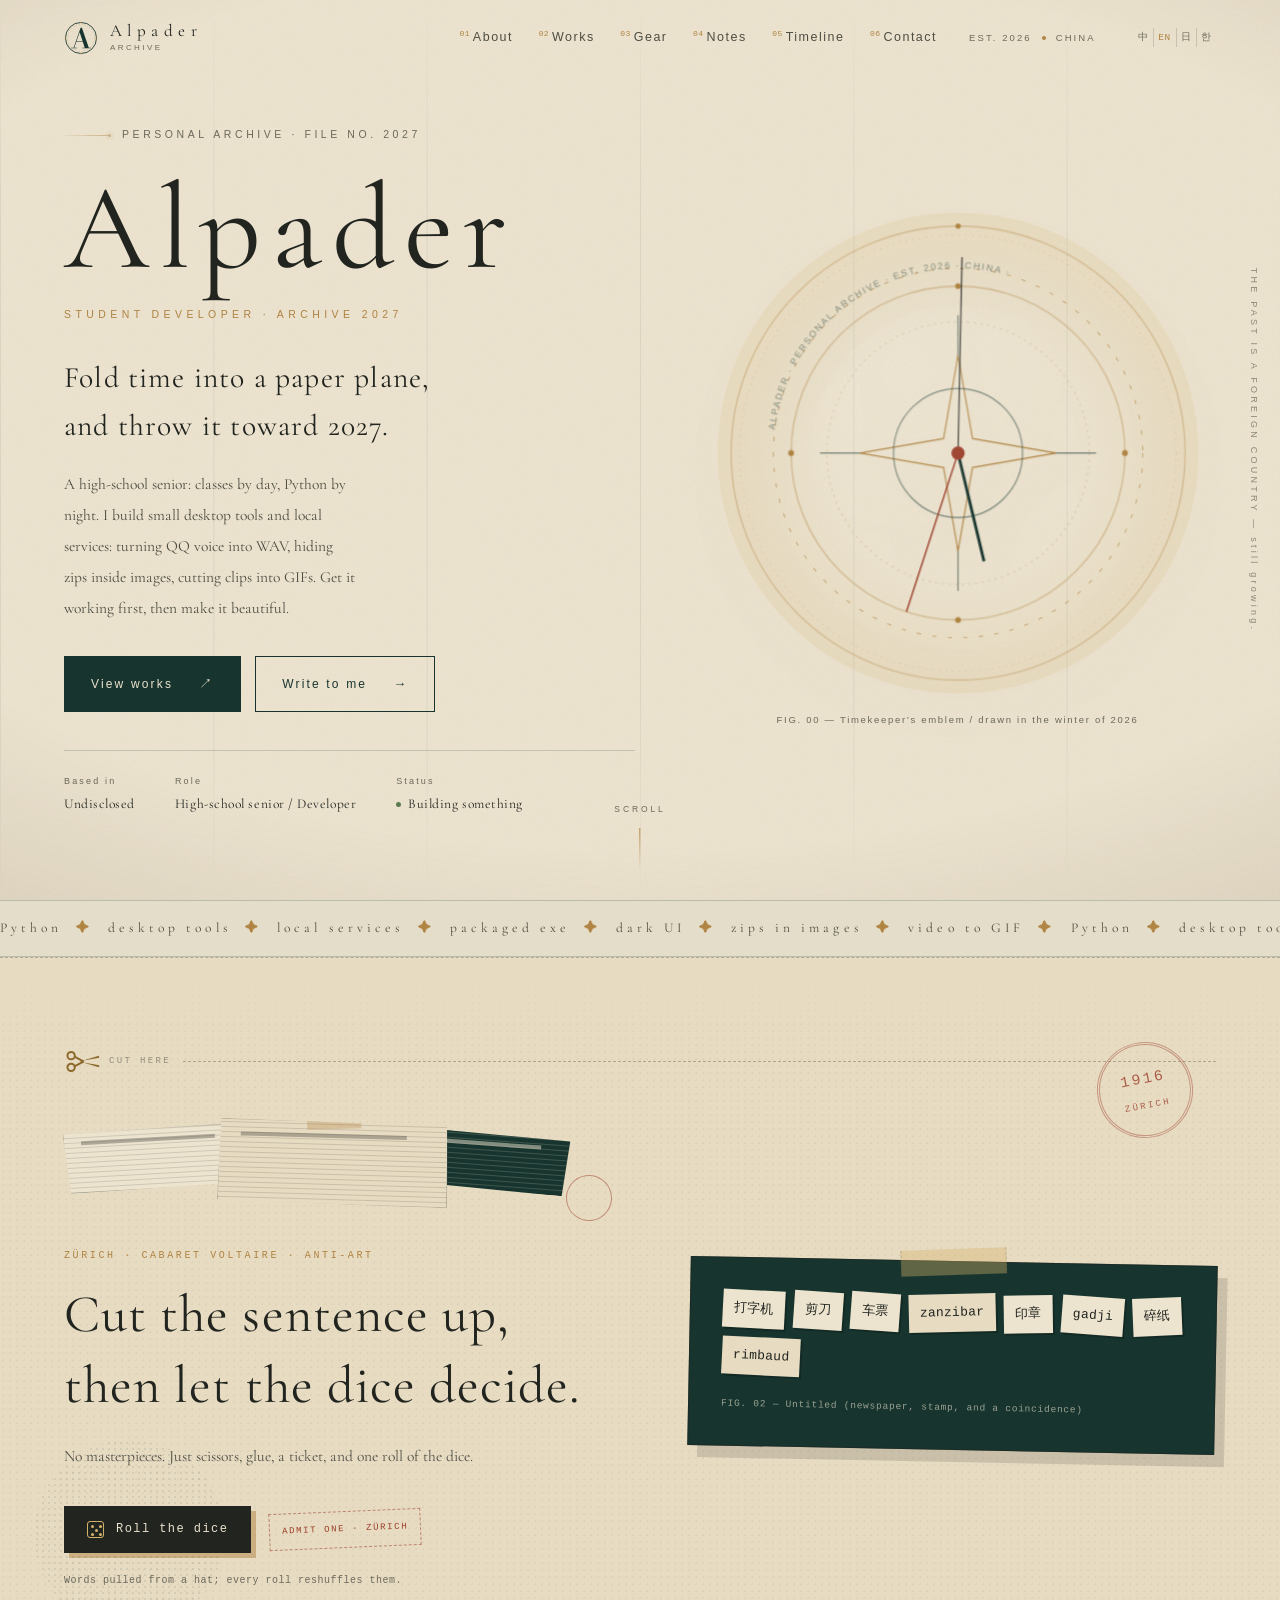
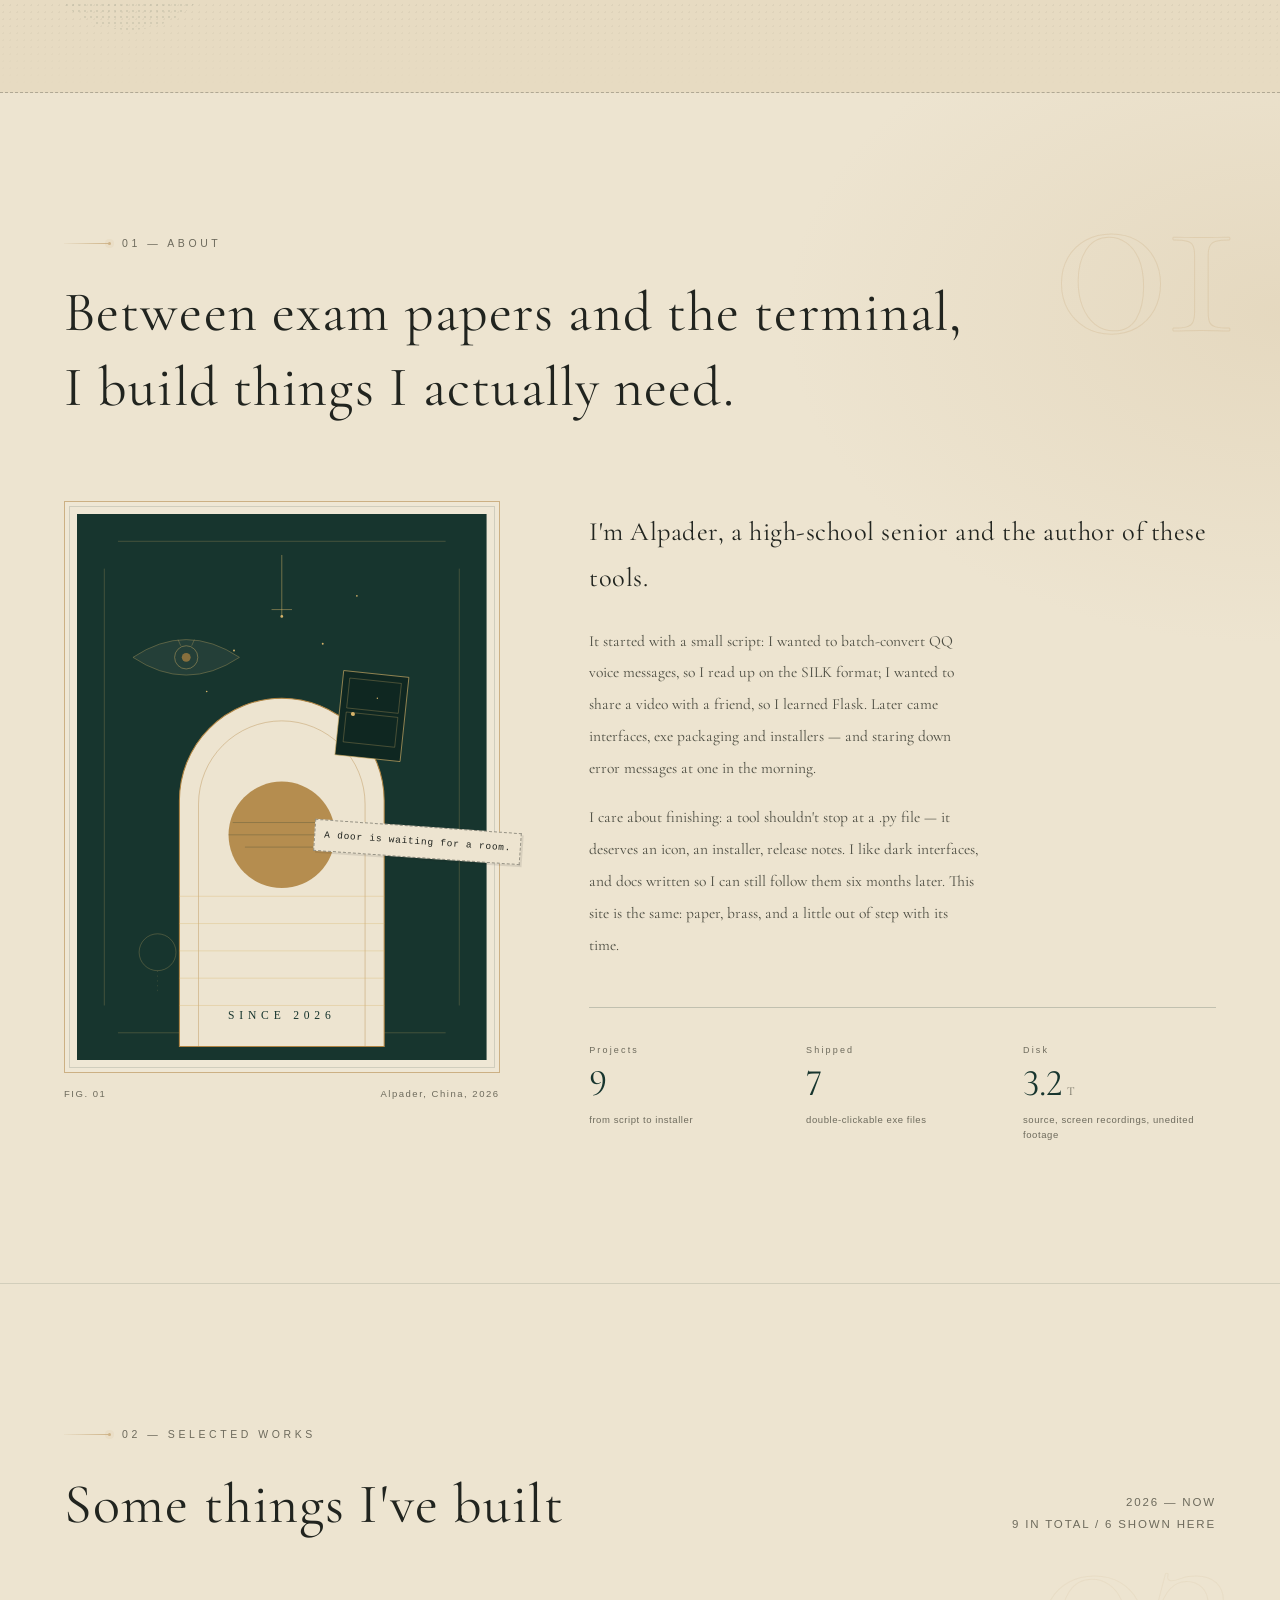
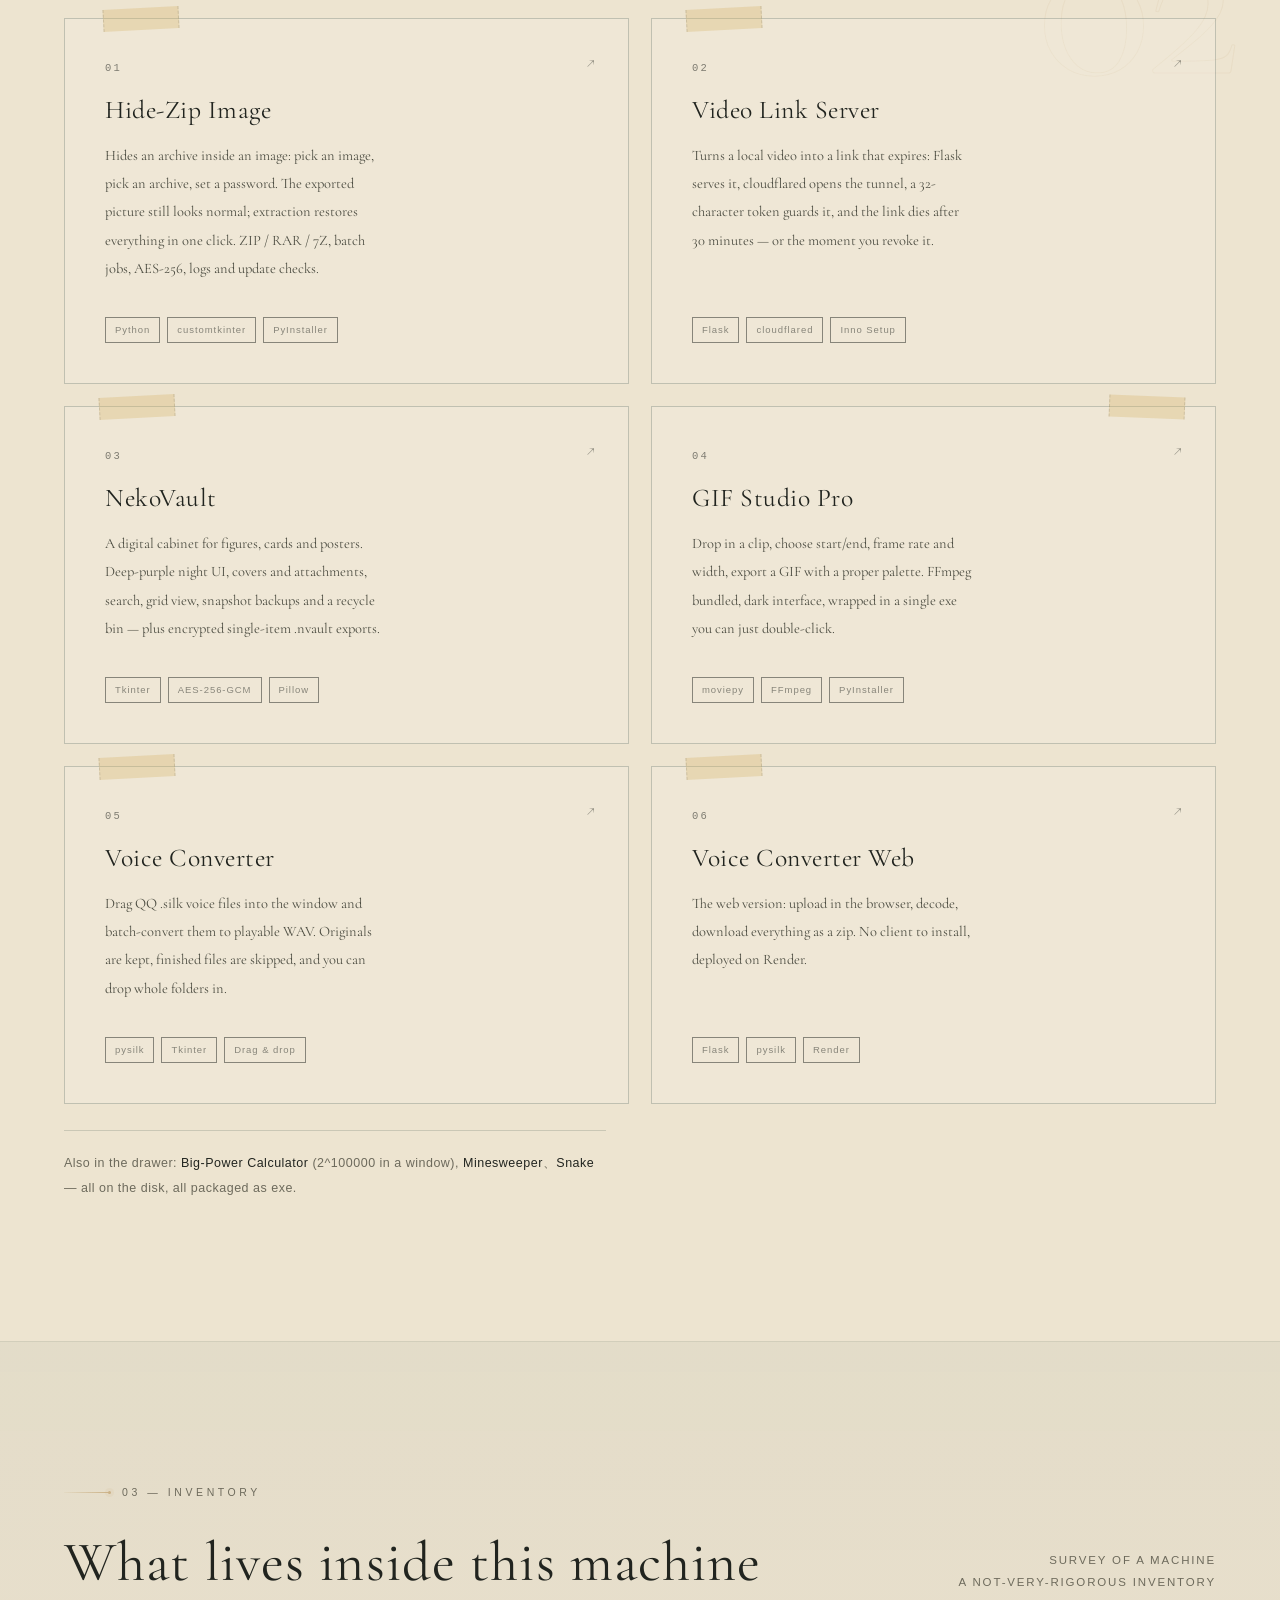
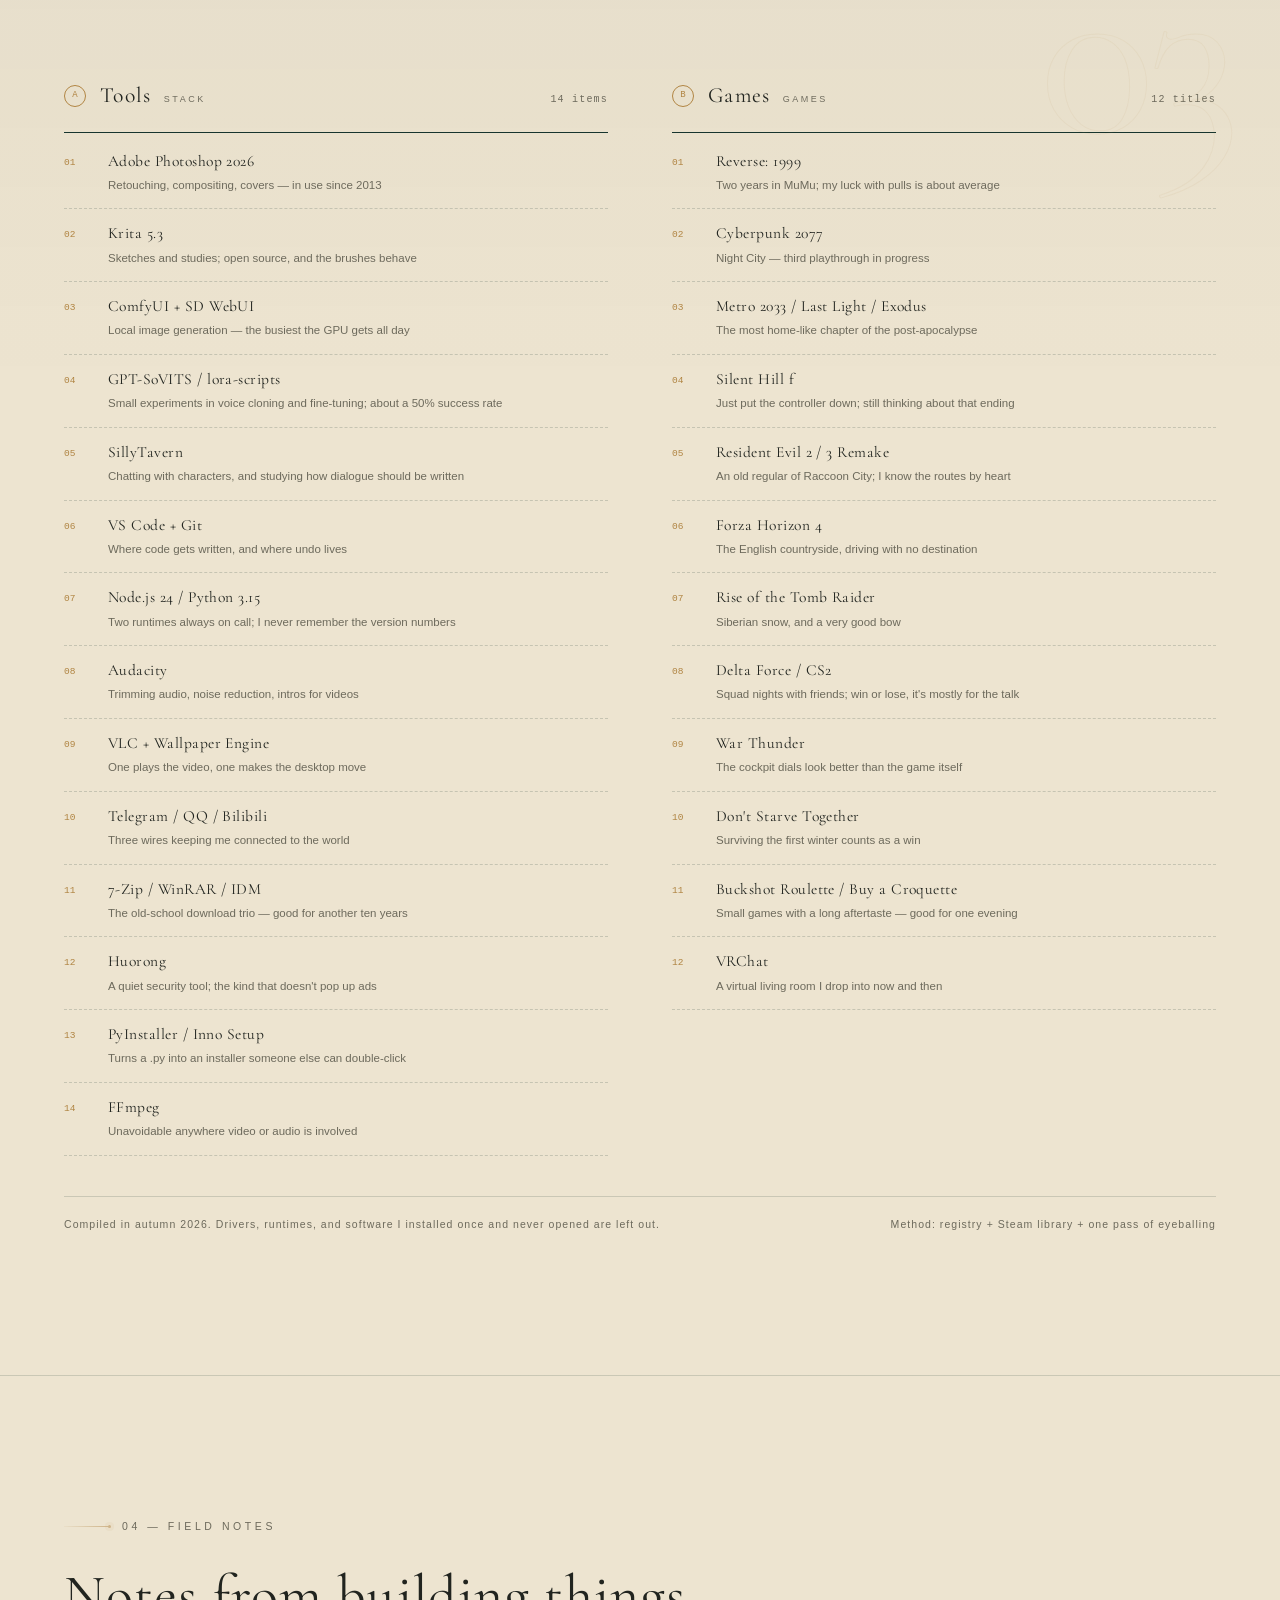
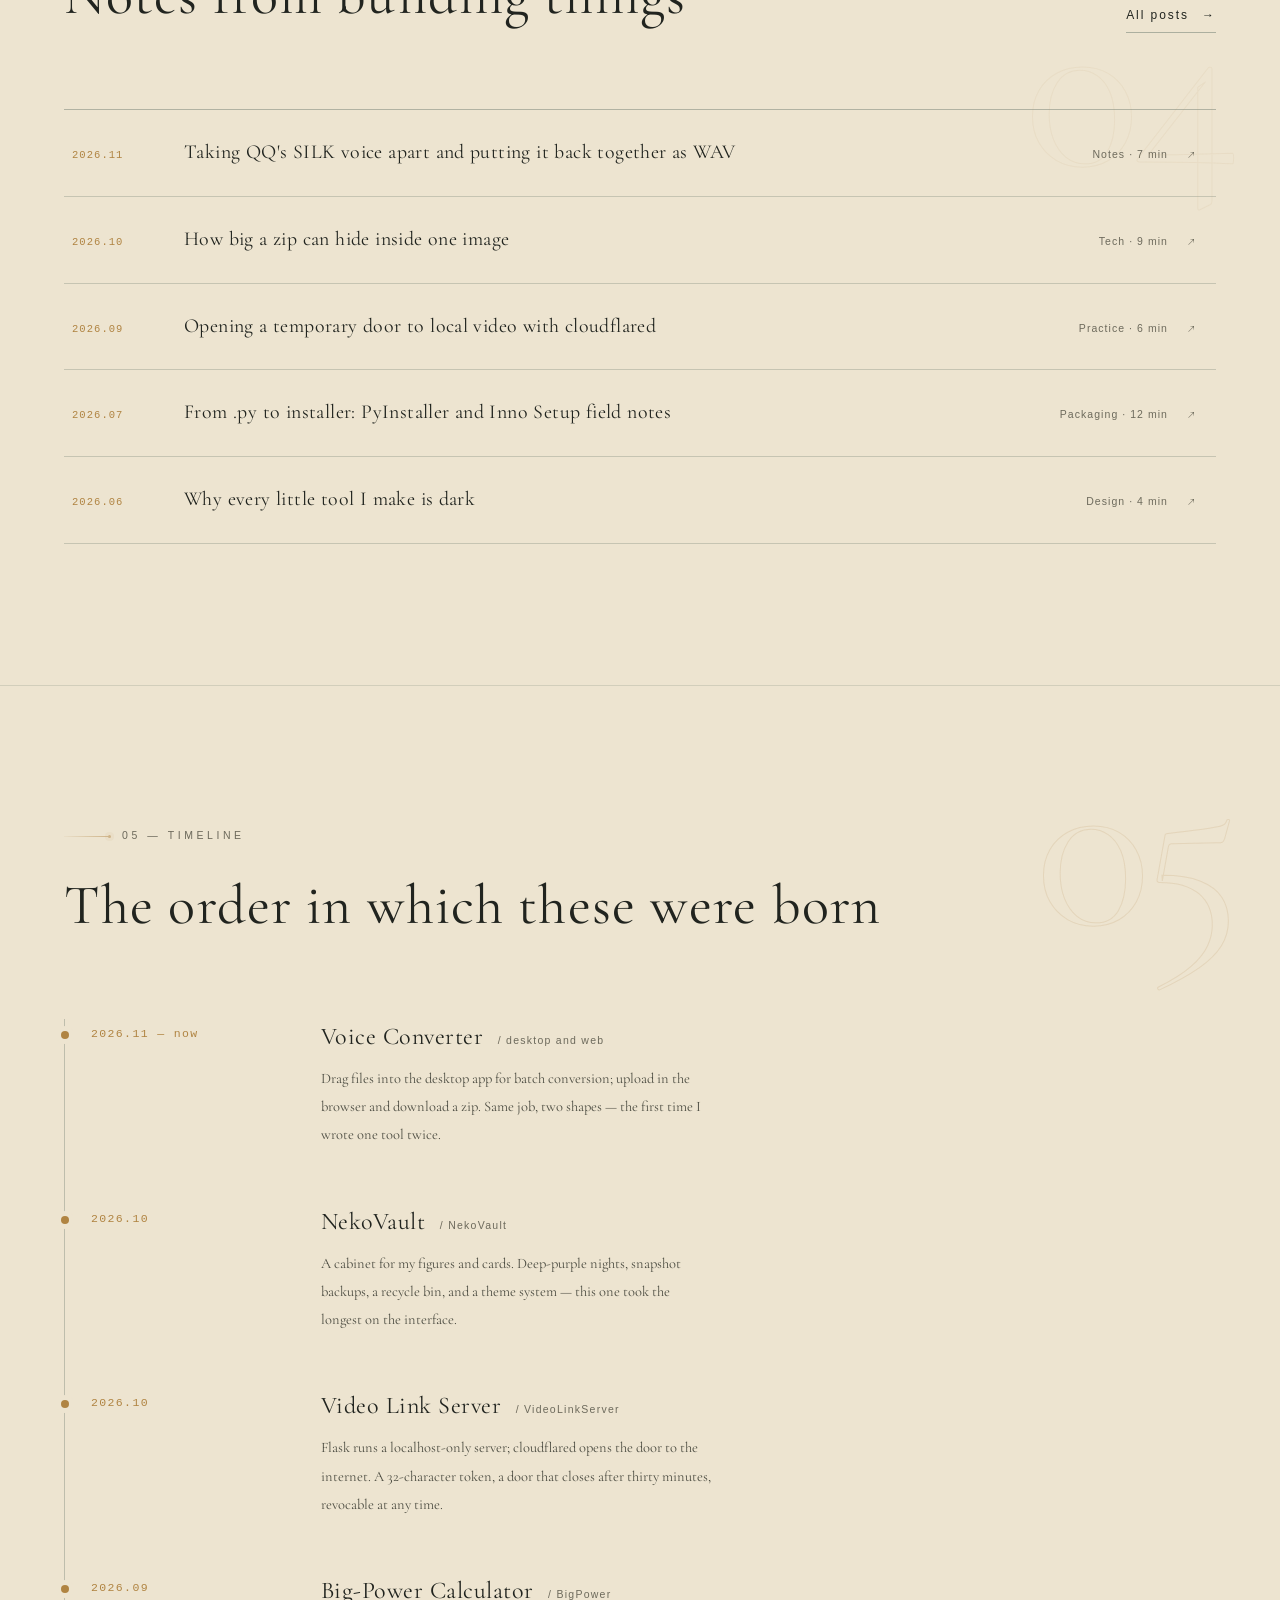
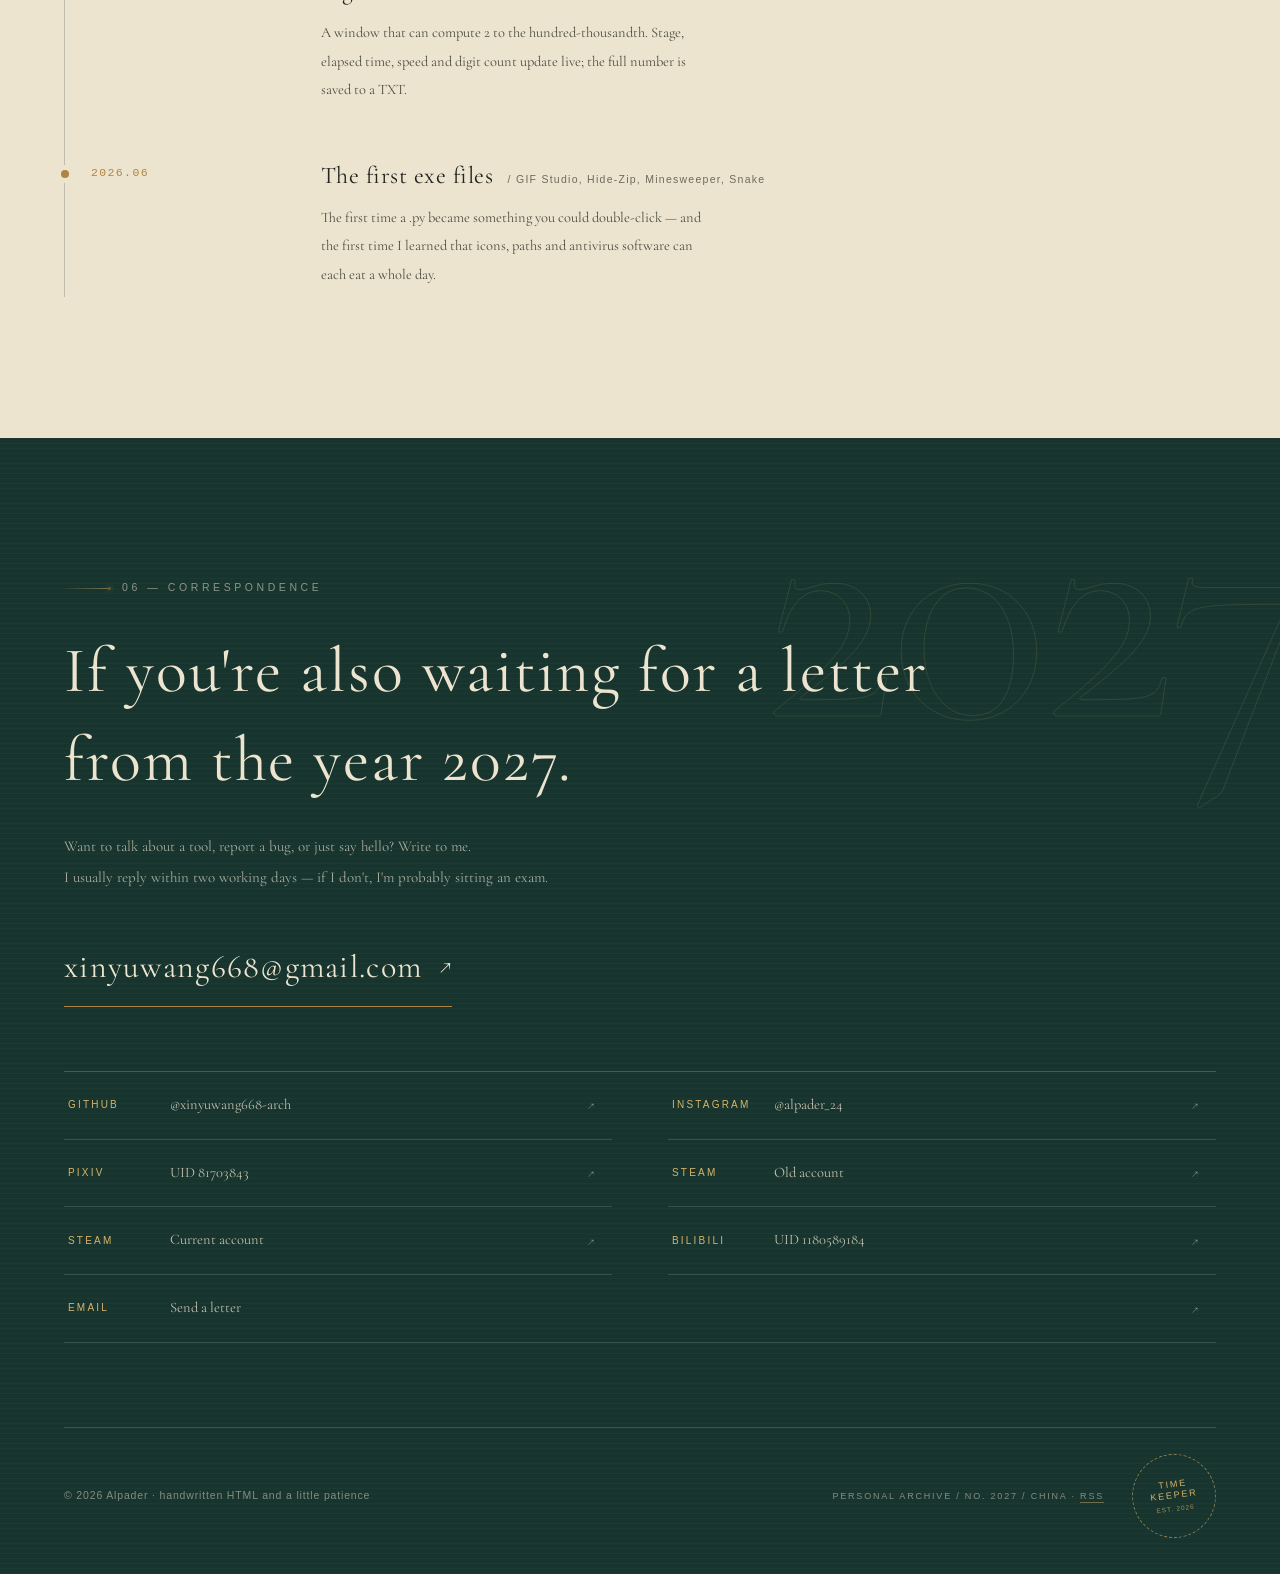
==== commit d07d9b02: "Art pass: a calmer name-rain, printed plate numerals, blur reveals and brass details" ====
--- a/index.html
+++ b/index.html
@@ -33,6 +33,7 @@
 <link rel="preconnect" href="https://fonts.gstatic.com" crossorigin>
 <link href="https://fonts.googleapis.com/css2?family=Cormorant+Garamond:ital,wght@0,400;0,500;0,600;1,400;1,500&family=Noto+Serif+SC:wght@400;600&display=swap" rel="stylesheet">
 <link rel="stylesheet" href="css/style.css">
+<link rel="stylesheet" href="css/art.css">
 <script src="js/intro.js" defer></script>
 <script>document.documentElement.classList.add('js');</script>
 </head>
@@ -624,6 +625,7 @@
 <script src="js/main.js"></script>
 <script src="js/cut.js"></script>
 <script src="js/name-rain.js"></script>
+<script src="js/art.js"></script>
 <script src="js/clock.js?v=20261116c"></script>
 </body>
 </html>
--- a/css/style.css
+++ b/css/style.css
@@ -2180,10 +2180,50 @@
 .crumple{
   position:absolute;left:0;width:100%;z-index:80;pointer-events:none;
   transform-origin:50% 0;will-change:transform,opacity;
-  transition:transform .52s cubic-bezier(.4,.05,.55,1),filter .52s ease,opacity .42s ease;
-}
-.crumple.is-squeezing{transform:scale(.945,.87) rotate(.45deg);filter:blur(.9px) contrast(1.04)}
-.crumple.is-gone{transform:scale(.2,.13) rotate(-3.2deg);opacity:0;filter:blur(3px);transition:transform .42s cubic-bezier(.55,0,.8,.4),opacity .42s ease,filter .42s ease}
+  transition:transform .42s cubic-bezier(.4,.05,.55,1),filter .42s ease,opacity .34s ease,clip-path .42s cubic-bezier(.4,.05,.55,1);
+}
+.crumple.is-gather{
+  transform:scale(.988,.955);filter:blur(.4px) contrast(1.02);
+}
+
+/* 压碎：内容被切成 4×3 张纸片，各自朝中心折进去（PowerPoint 的 Crush 那一下） */
+.cut-tiles{
+  position:absolute;inset:0;z-index:3;pointer-events:none;
+  perspective:1100px;transform-style:preserve-3d;transform-origin:50% 50%;
+  transition:transform .74s cubic-bezier(.5,0,.86,.56);
+}
+.cut-tile{
+  position:absolute;overflow:hidden;transform-style:preserve-3d;
+  transform:rotateY(calc(var(--ry,0) * 0deg)) rotateX(calc(var(--rx,0) * 0deg)) translate3d(0,0,0);
+  transition:transform .74s cubic-bezier(.5,0,.86,.56),opacity .24s ease .5s,filter .74s ease;
+  will-change:transform,opacity;
+}
+.cut-tile__in{position:absolute;transform-origin:0 0}
+.cut-tiles.is-fold{transform:scale(.44)}
+.cut-tiles.is-fold .cut-tile{
+  transform:rotateY(calc(var(--ry,0) * 46deg)) rotateX(calc(var(--rx,0) * 28deg))
+            translate3d(calc(var(--ry,0) * 7%), calc(var(--rx,0) * 9%), -26px);
+  opacity:0;filter:brightness(.9) blur(.5px);
+}
+.crumple.is-crush{
+  transform:scale(.88,.63) rotate(.5deg);
+  filter:blur(1.4px) contrast(1.07) brightness(.985);
+}
+.crumple.is-wrinkle::after{
+  content:"";position:absolute;inset:0;z-index:1;pointer-events:none;mix-blend-mode:multiply;opacity:.3;
+  background:
+    repeating-linear-gradient(64deg, rgba(33,36,31,.10) 0 1px, transparent 1px 31px),
+    repeating-linear-gradient(-73deg, rgba(33,36,31,.07) 0 1px, transparent 1px 47px),
+    repeating-linear-gradient(12deg, rgba(33,36,31,.05) 0 2px, transparent 2px 53px);
+  -webkit-mask-image:radial-gradient(115% 105% at 50% 46%, #000 32%, rgba(0,0,0,.25) 100%);
+  mask-image:radial-gradient(115% 105% at 50% 46%, #000 32%, rgba(0,0,0,.25) 100%);
+}
+.crumple.is-ball{
+  transform:scale(.3,.22) rotate(-3.4deg);opacity:0;
+  filter:blur(2.6px) contrast(1.05);
+  clip-path:inset(40% 42% 42% 40% round 50%);
+  transition:transform .46s cubic-bezier(.55,0,.8,.4),opacity .46s ease .06s,filter .46s ease,clip-path .46s cubic-bezier(.55,0,.8,.4);
+}
 
 .cut-wad{
   position:absolute;width:92px;height:84px;margin:-42px 0 0 -46px;z-index:92;
@@ -2197,10 +2237,41 @@
     radial-gradient(72% 64% at 30% 22%, #f8efdd 0%, #e6d8bb 54%, #c6b291 100%);
   background-size:100% 100%, 128% 100%, 100% 118%, 86% 100%, 112% 100%, 100% 100%;
   background-position:0 0, -16% 0, 0 -10%, 7% 0, -9% 0, 0 0;
-  filter:drop-shadow(0 10px 14px rgba(15,39,33,.24));
+  filter:drop-shadow(0 14px 18px rgba(15,39,33,.3));
   opacity:0;pointer-events:none;
   transition:transform .66s cubic-bezier(.3,.1,.7,1),opacity .24s ease;
 }
+
+/* throwing game */
+.cut-throw{
+  position:absolute;left:50%;top:calc(42% + 74px);z-index:96;
+  transform:translateX(-50%);text-align:center;
+  opacity:0;pointer-events:none;transition:opacity .3s ease;
+}
+.cut-throw.is-on{opacity:1;pointer-events:auto}
+.cut-throw__btn{
+  display:inline-flex;align-items:center;gap:8px;
+  margin:0;padding:9px 18px 10px;
+  border:1px solid rgba(33,36,31,.34);background:var(--paper);color:var(--ink);
+  font-family:var(--font-mono);font-size:10.5px;letter-spacing:.18em;
+  cursor:pointer;transition:background .2s ease,transform .2s ease,opacity .2s ease;
+}
+.cut-throw__btn:hover{background:var(--paper-warm)}
+.cut-throw__btn:focus-visible{outline:1px dashed var(--brass);outline-offset:4px}
+.cut-throw.is-charging .cut-throw__btn{background:var(--green);color:var(--paper);transform:translateY(1px)}
+.cut-throw__bar{
+  display:block;width:clamp(150px,18vw,210px);height:5px;margin:10px auto 0;
+  background:rgba(33,36,31,.13);position:relative;overflow:hidden;
+}
+.cut-throw__bar::before{
+  content:"";position:absolute;top:0;bottom:0;left:48%;width:28%;z-index:2;
+  background:rgba(214,179,106,.8);border-left:1px solid var(--brass);border-right:1px solid var(--brass);
+}
+.cut-throw__fill{position:absolute;top:0;bottom:0;left:0;width:0;z-index:1;background:var(--green)}
+.cut-throw.is-charging .cut-throw__fill{background:var(--green-deep)}
+.cut-throw__hint{display:block;margin-top:8px;font-family:var(--font-mono);font-size:9.5px;
+  letter-spacing:.14em;color:var(--ink-faint)}
+.cut-throw.is-thrown{opacity:0;pointer-events:none;transition:opacity .18s ease}
 
 /* the bin */
 .cut-bin{
@@ -2214,6 +2285,14 @@
   transition:transform .32s cubic-bezier(.2,.9,.3,1.3)}
 .cut-bin.is-fed .cut-bin__lid{transform:rotate(0deg)}
 .cut-bin.is-fed{animation:binShake .36s ease-in-out}
+.cut-bin.is-bumped{animation:binBump .42s ease-out}
+@keyframes binBump{
+  0%{transform:translate(0,0) rotate(0)}
+  22%{transform:translate(-4px,2px) rotate(-2.2deg)}
+  46%{transform:translate(3px,-1px) rotate(1.6deg)}
+  70%{transform:translate(-2px,1px) rotate(-.8deg)}
+  100%{transform:translate(0,0) rotate(0)}
+}
 @keyframes binShake{0%,100%{transform:translateX(0)}28%{transform:translateX(-3px)}62%{transform:translateX(2px)}}
 
 /* what is left to say */
@@ -2233,9 +2312,11 @@
 .cut-echo__line:nth-child(3){--tilt:-.4deg}
 .cut-echo__line--face{font-size:clamp(26px,3.6vw,40px);letter-spacing:-.14em;color:var(--brass)}
 .cut-echo__hint{
-  margin:clamp(20px,3.4vw,34px) 0 0;font-family:var(--font-mono);font-size:10px;
-  letter-spacing:.16em;color:var(--ink-faint);opacity:0;
-}
+  margin:clamp(20px,3.4vw,34px) 0 0;font-family:var(--font-mono);font-size:10.5px;
+  letter-spacing:.14em;color:var(--ink-soft);opacity:0;
+}
+.dada.is-cut #cutLine{opacity:0;transition:opacity .42s ease .12s}
+.dada.is-cut .cut-btn{opacity:0;transition:opacity .45s ease .15s}
 .dada.is-done .cut-echo__line,.dada.is-done .cut-echo__hint{
   animation:echoIn .72s cubic-bezier(.2,.8,.3,1) forwards;
 }
@@ -2244,6 +2325,19 @@
 .dada.is-done .cut-echo__hint{animation-delay:1.1s}
 @keyframes echoIn{to{opacity:1;transform:translateY(0) rotate(var(--tilt,0deg))}}
 
+/* 再来一张：不刷新，直接把这一节恢复 */
+.cut-reset{
+  margin:clamp(22px,3.6vw,36px) 0 0;padding:8px 16px;
+  border:1px solid rgba(33,36,31,.34);background:none;
+  font-family:var(--font-mono);font-size:10px;letter-spacing:.18em;color:var(--ink-soft);
+  cursor:pointer;opacity:0;pointer-events:none;
+  transition:opacity .4s ease .9s,background .2s ease,color .2s ease,border-color .2s ease;
+}
+.dada.is-done .cut-reset{opacity:1;pointer-events:auto}
+.cut-reset:hover{background:rgba(33,36,31,.07);color:var(--ink);border-color:rgba(33,36,31,.55)}
+.cut-reset:active{background:rgba(33,36,31,.12)}
+.cut-reset:focus-visible{outline:1px dashed var(--brass);outline-offset:3px}
+
 @media (prefers-reduced-motion:reduce){
   .snip__a,.snip__b{animation:none}
   .dada.is-done .cut-echo__line,.dada.is-done .cut-echo__hint{animation-duration:.01s}
--- a/css/art.css
+++ b/css/art.css
@@ -0,0 +1,321 @@
+/* =========================================================
+   ART LAYER — 印刷品质感的那一层
+   不改结构、不改文案，只调：名牌雨的呼吸、标题的显影、
+   卡片与按钮的手工感、以及几处金属细节。
+   全部规则都在原有样式之后加载，只做叠加。
+   ========================================================= */
+
+/* ---------- 1. 名字雨：从彩色噪声变成水印 ---------- */
+/* 左栏是阅读区，雨只留在右侧（徽章那一侧），并整体降饱和 */
+.name-rain {
+  -webkit-mask-image: linear-gradient(96deg,
+      transparent 0%, transparent 52%, rgba(0, 0, 0, .18) 62%, rgba(0, 0, 0, .5) 78%, #000 94%);
+  mask-image: linear-gradient(96deg,
+      transparent 0%, transparent 52%, rgba(0, 0, 0, .18) 62%, rgba(0, 0, 0, .5) 78%, #000 94%);
+  filter: saturate(.42) contrast(.92);
+  opacity: .78;
+}
+
+/* 手机上阅读区更窄，雨再淡一档 */
+@media (max-width: 900px) {
+  .name-rain { opacity: .5; }
+}
+
+/* ---------- 2. 眉标：一根铜线 + 一个铜点 ---------- */
+.eyebrow {
+  gap: 12px;
+  letter-spacing: .34em;
+}
+
+.eyebrow__rule {
+  position: relative;
+  width: 46px;
+  height: 1px;
+  opacity: .5;
+  background: linear-gradient(90deg, rgba(176, 132, 66, .1), var(--brass));
+}
+
+.eyebrow__rule::after {
+  content: "";
+  position: absolute;
+  right: -1px;
+  top: 50%;
+  width: 3px;
+  height: 3px;
+  margin-top: -1.5px;
+  border-radius: 50%;
+  background: var(--brass);
+  box-shadow: 0 0 0 3px rgba(176, 132, 66, .12);
+}
+
+.eyebrow--light .eyebrow__rule {
+  background: linear-gradient(90deg, rgba(214, 179, 106, .1), var(--brass-light));
+}
+
+/* ---------- 3. 标题显影：先模糊、自上而下揭开 ---------- */
+/* 有 <br> 的标题由 art.js 拆成逐行；没有的走整块显影 */
+.js .reveal {
+  filter: blur(7px);
+  transition: opacity .95s var(--ease), transform .95s var(--ease),
+              filter 1.05s var(--ease), clip-path 1.15s var(--ease);
+  transition-delay: var(--d, 0s);
+}
+
+.js .reveal.is-in {
+  filter: none;
+}
+
+/* 注意：这里绝对不能用 clip-path 做初始隐藏——
+   Chromium 计算 IntersectionObserver 的可见矩形时会带上元素自身的裁切，
+   于是元素永远「不可见」、永远不触发 is-in，标题就再也不会出现。
+   所以只用 opacity / transform / filter 三件套。 */
+
+/* 逐行：错开浮起 */
+.js .art-lines.reveal {
+  filter: none;
+  transform: none;
+}
+
+.art-line {
+  display: block;
+  opacity: 0;
+  transform: translateY(.42em);
+  filter: blur(6px);
+  transition: opacity .85s var(--ease), transform .95s var(--ease), filter .95s var(--ease);
+  transition-delay: calc(var(--i, 0) * .1s + var(--d, 0s));
+}
+
+.art-lines.is-in .art-line {
+  opacity: 1;
+  transform: none;
+  filter: none;
+}
+
+@media (prefers-reduced-motion: reduce) {
+  .art-line {
+    opacity: 1 !important;
+    transform: none !important;
+    filter: none !important;
+  }
+}
+
+/* ---------- 4. 卡片：内框在 hover 时变成铜色 ---------- */
+.work {
+  isolation: isolate;
+}
+
+/* 卡片本来有一圈 hover 才出现的内框（::before），把它换成铜色，
+   胶带（.works .work::after）与它不冲突，保持原样 */
+.work:hover::before,
+.work:focus-visible::before {
+  border-color: var(--brass-light);
+  opacity: .55;
+}
+
+/* 角上的大号编号，压成水印 */
+.work__index {
+  position: relative;
+}
+
+.work:hover .work__index,
+.work:focus-visible .work__index {
+  color: var(--brass-light);
+}
+
+.work__arrow {
+  transition: transform .5s var(--ease), opacity .4s;
+}
+
+.work:hover .work__arrow,
+.work:focus-visible .work__arrow {
+  transform: translate(4px, -4px);
+}
+
+/* ---------- 5. 按钮：铜线描边 + 一道扫光 ---------- */
+.btn {
+  position: relative;
+  overflow: hidden;
+  isolation: isolate;
+}
+
+.btn::after {
+  content: "";
+  position: absolute;
+  left: 0;
+  bottom: 0;
+  width: 100%;
+  height: 1px;
+  background: var(--brass);
+  transform: scaleX(0);
+  transform-origin: 0 50%;
+  transition: transform .55s var(--ease);
+  z-index: 2;
+}
+
+.btn:hover::after,
+.btn:focus-visible::after {
+  transform: scaleX(1);
+}
+
+.btn__label,
+.btn__arrow {
+  position: relative;
+  z-index: 1;
+}
+
+/* 主按钮：hover 时铜线在框内再描一圈 */
+.btn--solid::before {
+  content: "";
+  position: absolute;
+  inset: 5px;
+  border: 1px solid rgba(214, 179, 106, .55);
+  opacity: 0;
+  transition: opacity .5s var(--ease);
+  pointer-events: none;
+}
+
+.btn--solid:hover::before,
+.btn--solid:focus-visible::before {
+  opacity: 1;
+}
+
+/* ---------- 6. 正文里的链接：下划线从左边长出来 ---------- */
+.sec-link,
+.link__a,
+.contact__mail {
+  position: relative;
+}
+
+.sec-link::after,
+.link__a::after {
+  content: "";
+  position: absolute;
+  left: 0;
+  bottom: -2px;
+  width: 100%;
+  height: 1px;
+  background: var(--brass);
+  transform: scaleX(0);
+  transform-origin: 0 50%;
+  transition: transform .5s var(--ease);
+}
+
+.sec-link:hover::after,
+.link__a:hover::after {
+  transform: scaleX(1);
+}
+
+/* ---------- 7. 徽章：加一圈铜色反光，让它像实物的圆盘 ---------- */
+.emblem {
+  filter: drop-shadow(0 20px 30px rgba(15, 39, 33, .07));
+}
+
+.emblem::after {
+  content: "";
+  position: absolute;
+  inset: 20%;
+  border-radius: 50%;
+  pointer-events: none;
+  background: radial-gradient(circle at 32% 22%,
+      rgba(255, 250, 236, .55), rgba(255, 250, 236, 0) 52%);
+  mix-blend-mode: screen;
+  opacity: .22;
+}
+
+/* ---------- 8. 章节编号：印在纸上的一枚大号水印 ---------- */
+/* 和「联系」那块的 2027 用同一套手法：空心铜字，压在标题右后方 */
+.sec-head {
+  position: relative;
+  z-index: 0;
+}
+
+.sec-head::after {
+  position: absolute;
+  right: -1.5vw;
+  top: -.42em;
+  z-index: 0;
+  font-family: var(--font-serif);
+  font-size: clamp(8rem, 19vw, 17rem);
+  line-height: 1;
+  letter-spacing: -.03em;
+  color: transparent;
+  -webkit-text-stroke: 1px rgba(176, 132, 66, .17);
+  pointer-events: none;
+  user-select: none;
+  opacity: .9;
+}
+
+.sec-head > * {
+  position: relative;
+  z-index: 1;
+}
+
+/* 右侧带「全部文章 →」这类链接的标题行，水印往下压、再淡一档 */
+.sec-head--row::after {
+  top: .2em;
+  opacity: .42;
+}
+
+.section--about .sec-head::after { content: "01"; }
+.section--works .sec-head::after { content: "02"; }
+.section--inventory .sec-head::after { content: "03"; }
+.section--notes .sec-head::after { content: "04"; }
+.section--journey .sec-head::after { content: "05"; }
+
+@media (max-width: 760px) {
+  .sec-head::after { font-size: 6.5rem; top: -.3em; right: -2vw; opacity: .7; }
+}
+
+/* ---------- 9. 细节：选中、滚动条、焦点 ---------- */
+::selection {
+  background: rgba(176, 132, 66, .26);
+  color: var(--green-deep);
+}
+
+* {
+  scrollbar-color: rgba(176, 132, 66, .55) transparent;
+  scrollbar-width: thin;
+}
+
+::-webkit-scrollbar {
+  width: 9px;
+  height: 9px;
+}
+
+::-webkit-scrollbar-track {
+  background: transparent;
+}
+
+::-webkit-scrollbar-thumb {
+  background: rgba(23, 53, 46, .28);
+  border-radius: 9px;
+  border: 2px solid transparent;
+  background-clip: content-box;
+}
+
+::-webkit-scrollbar-thumb:hover {
+  background: rgba(176, 132, 66, .75);
+  background-clip: content-box;
+}
+
+:focus-visible {
+  outline: 1px solid var(--brass);
+  outline-offset: 3px;
+}
+
+/* ---------- 9. 减弱动态时全部关掉 ---------- */
+@media (prefers-reduced-motion: reduce) {
+  .js .reveal,
+  .js .sec-title.reveal,
+  .js .hero__name.reveal {
+    filter: none !important;
+    clip-path: none !important;
+  }
+
+  .work::after,
+  .btn::after,
+  .sec-link::after,
+  .link__a::after {
+    transition: none;
+  }
+}
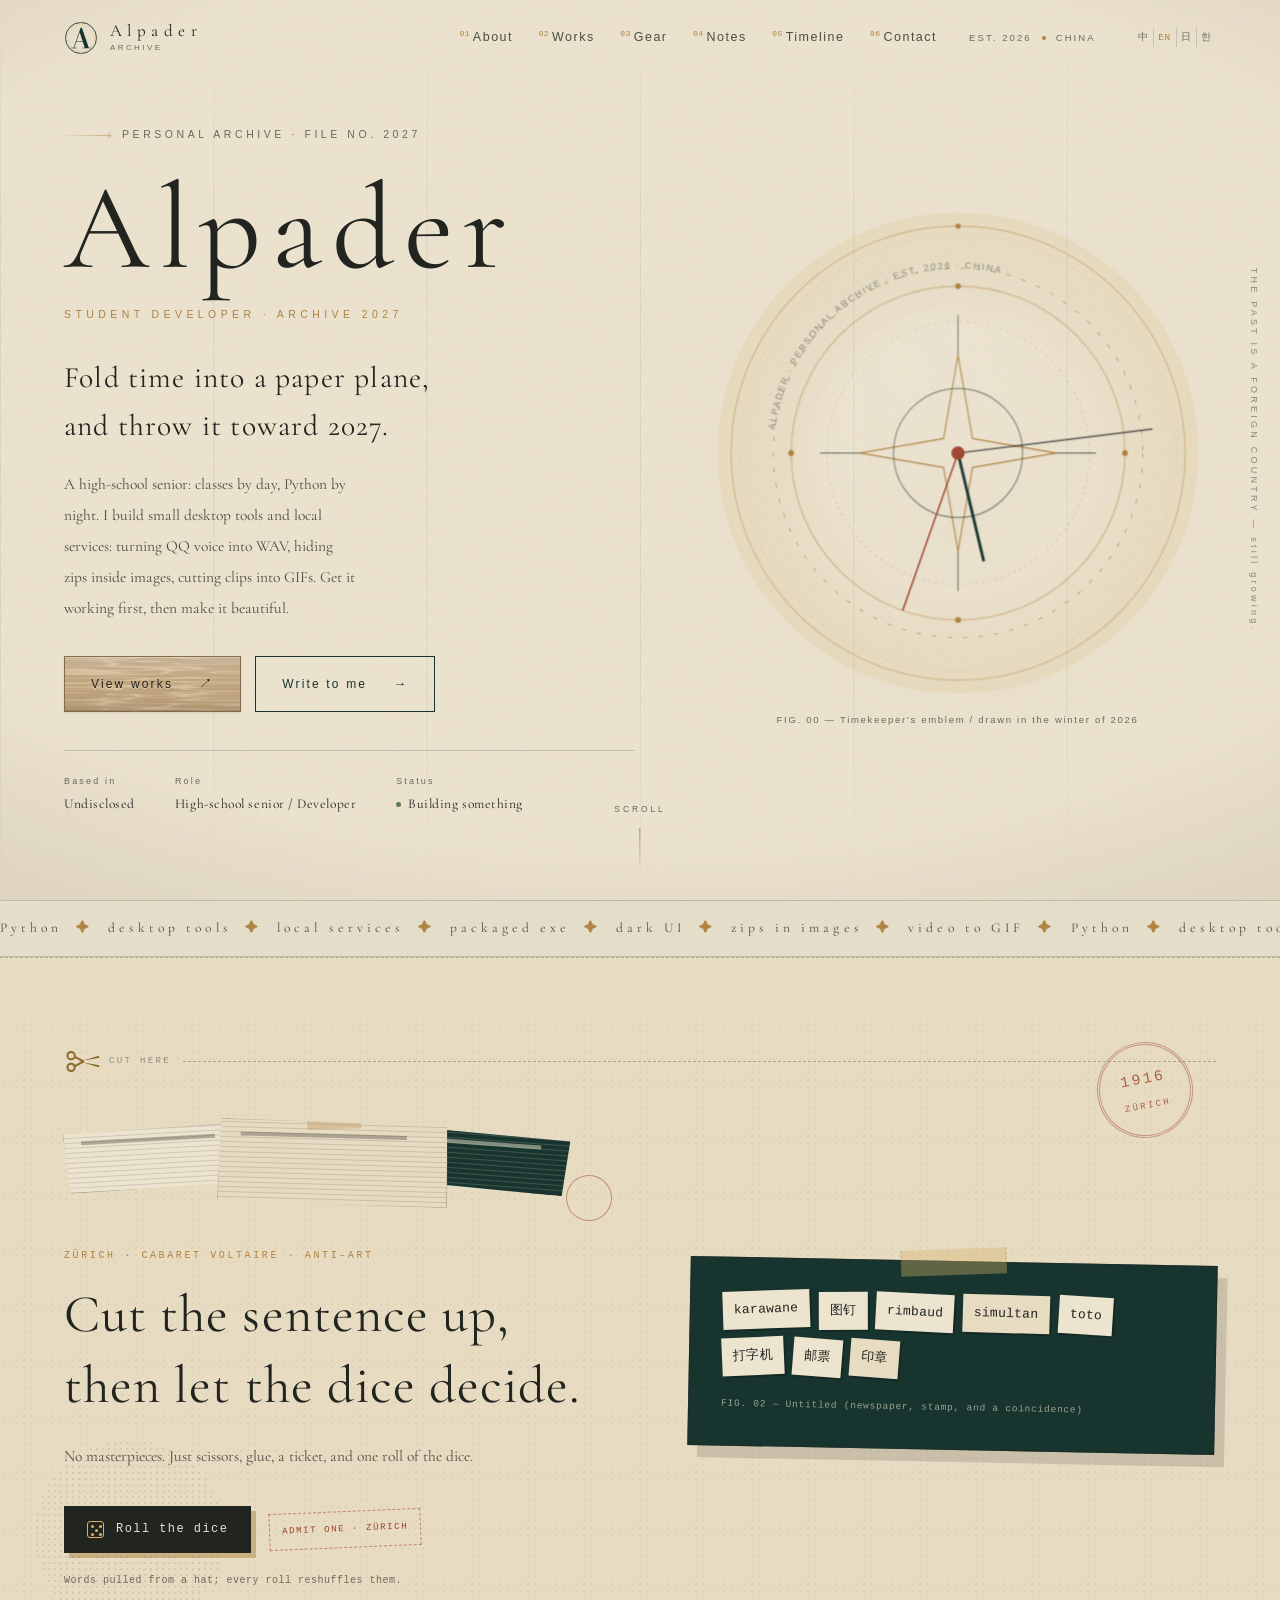
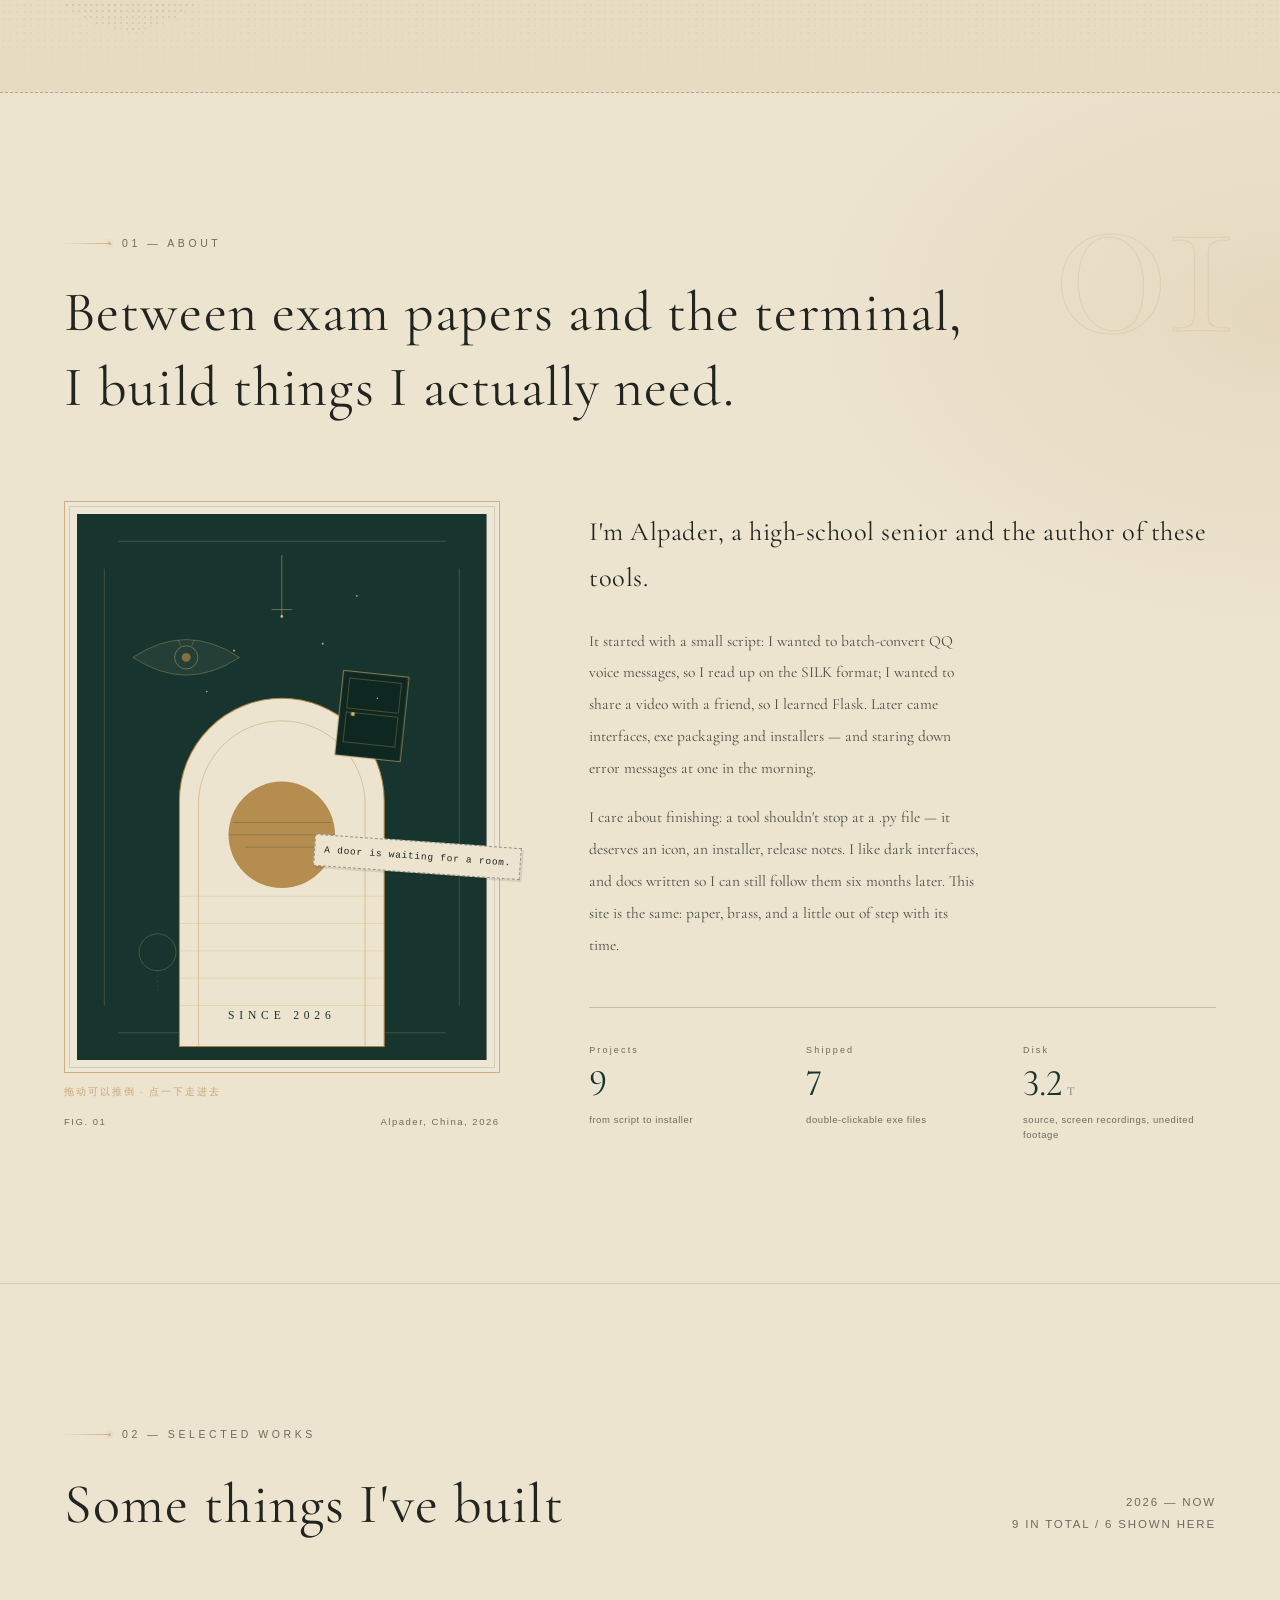
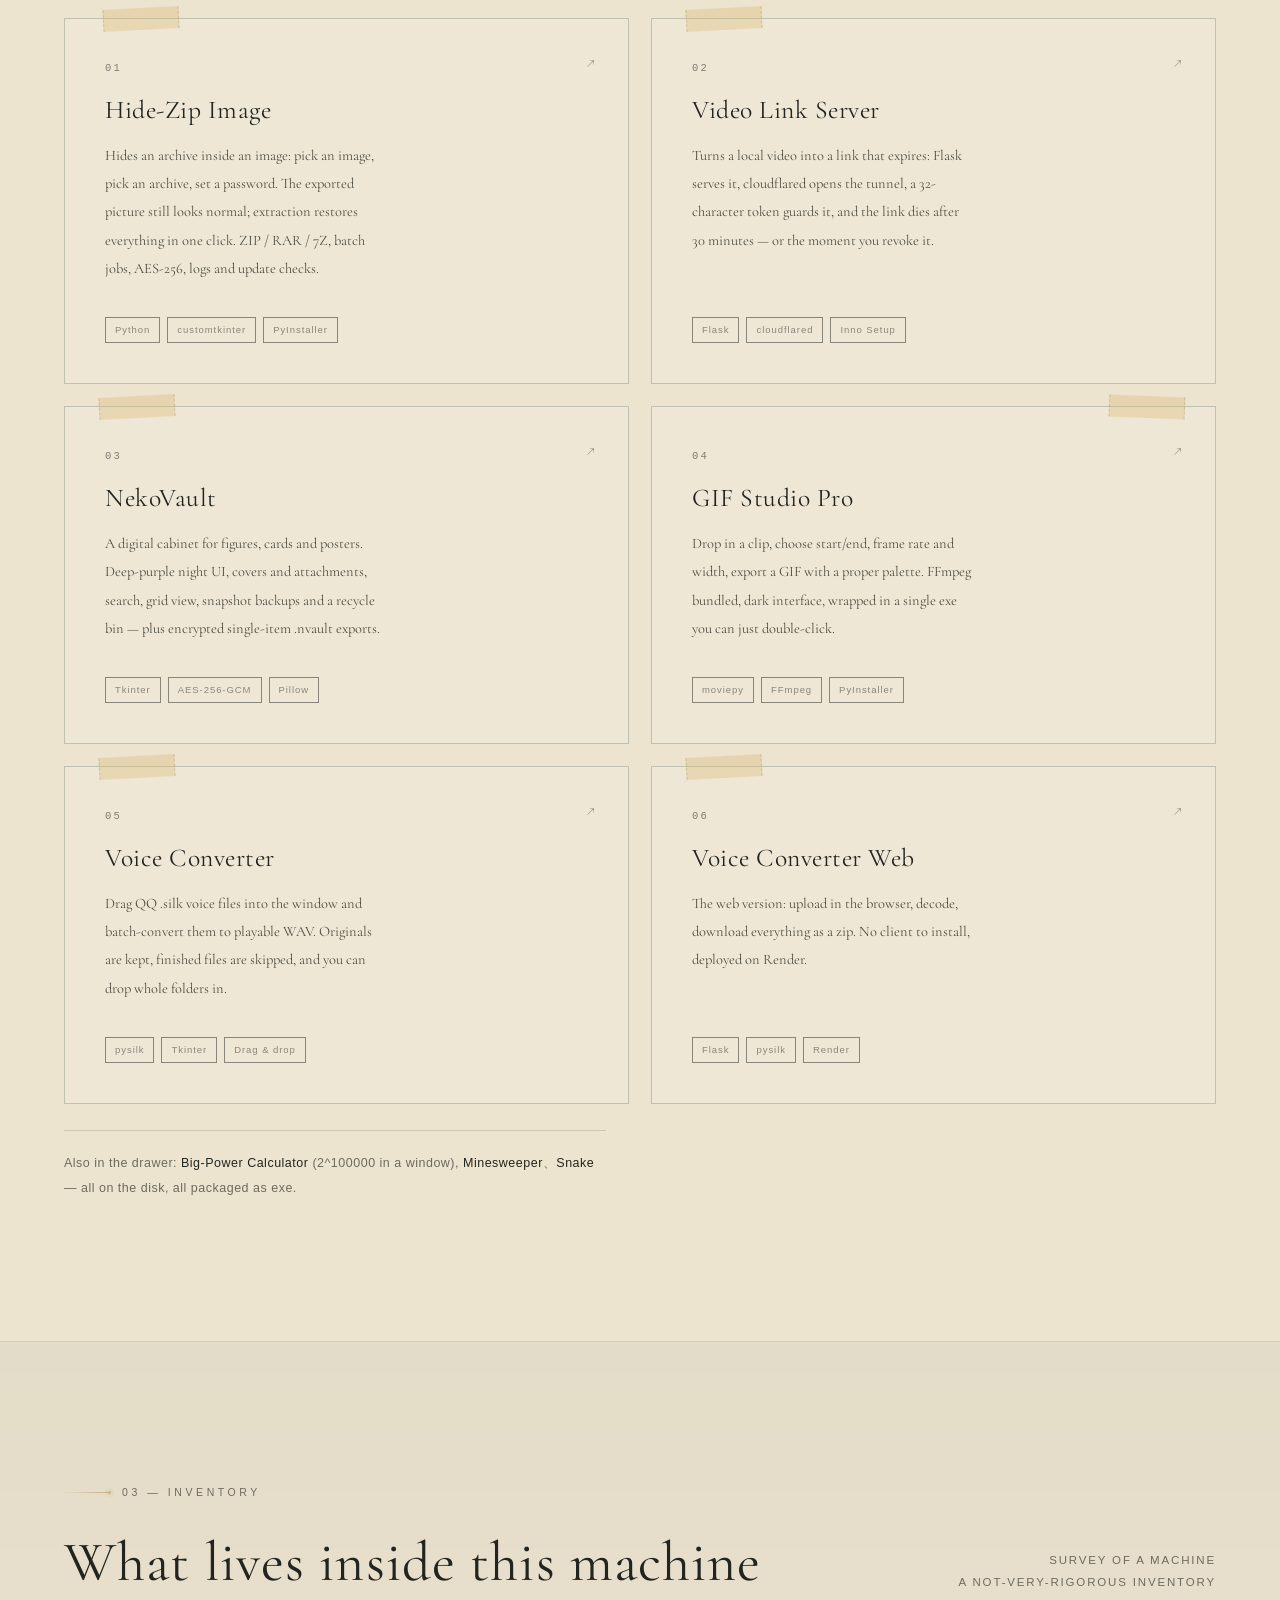
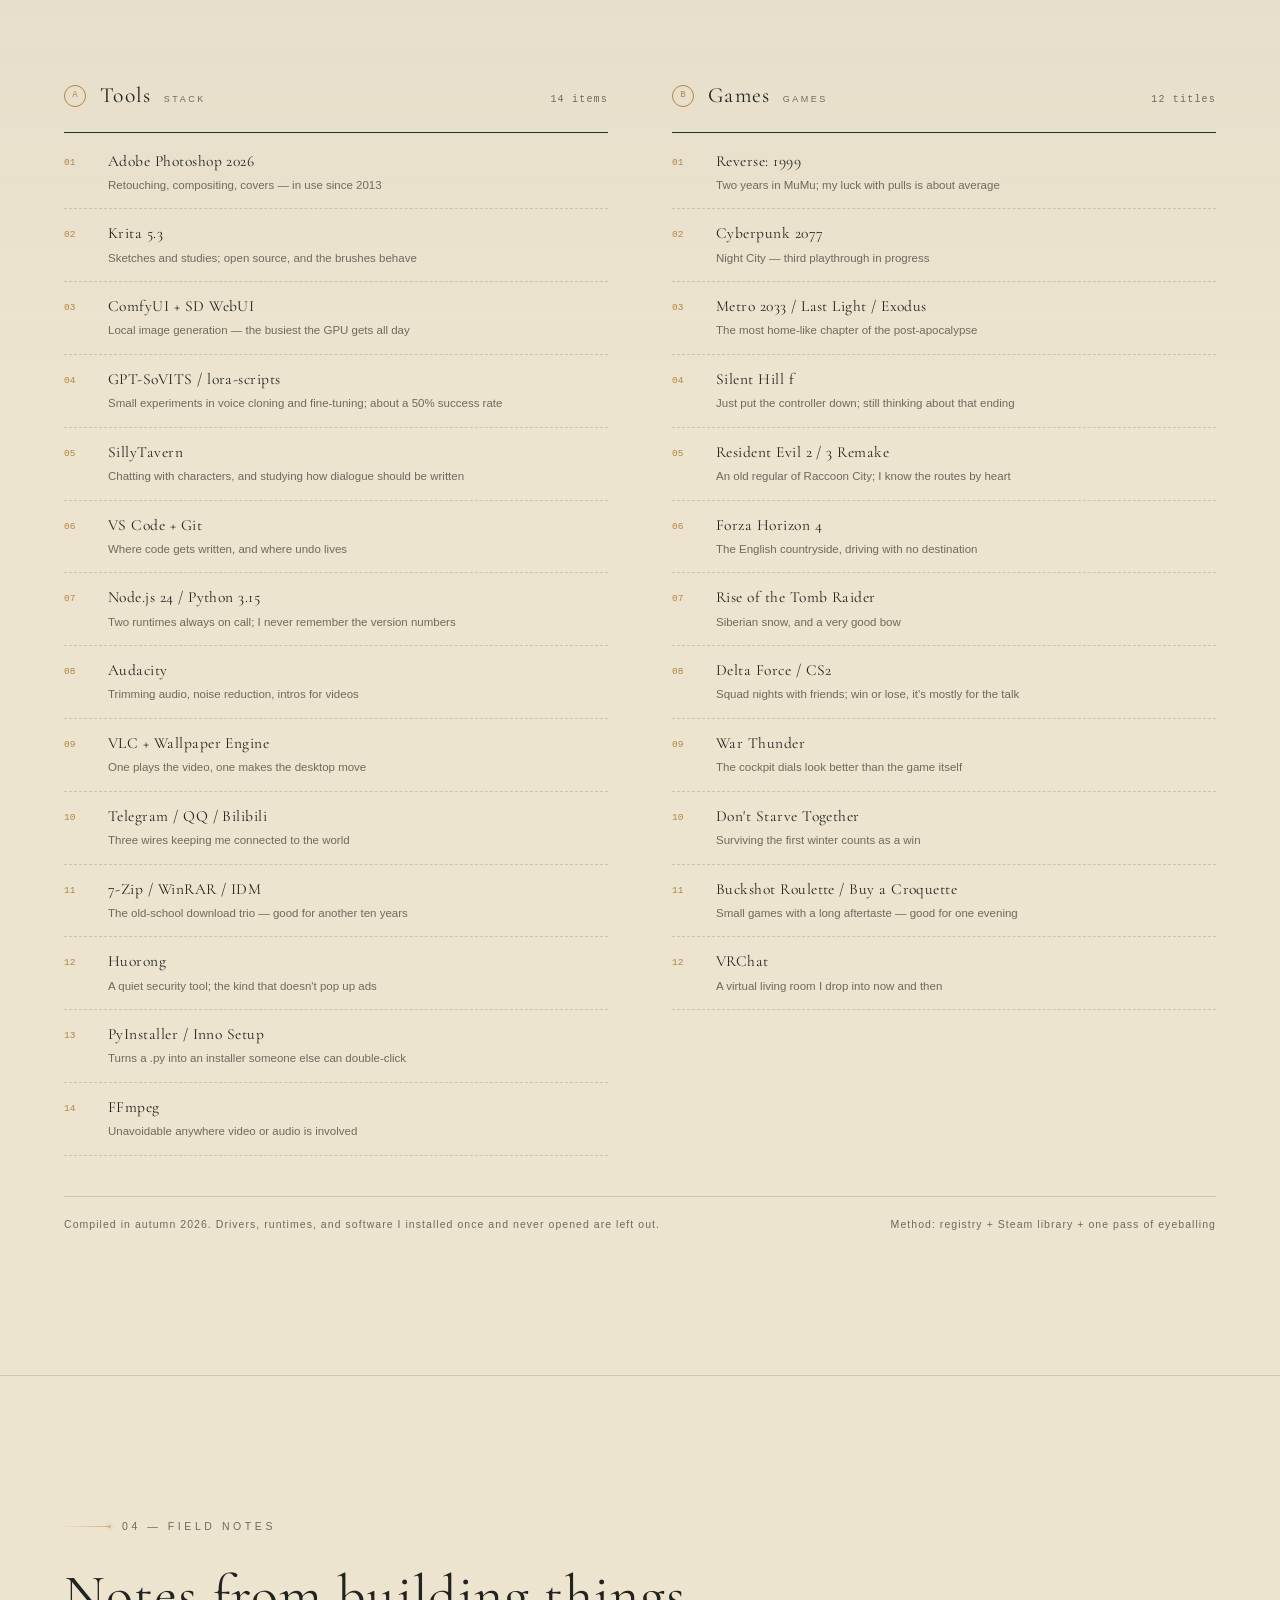
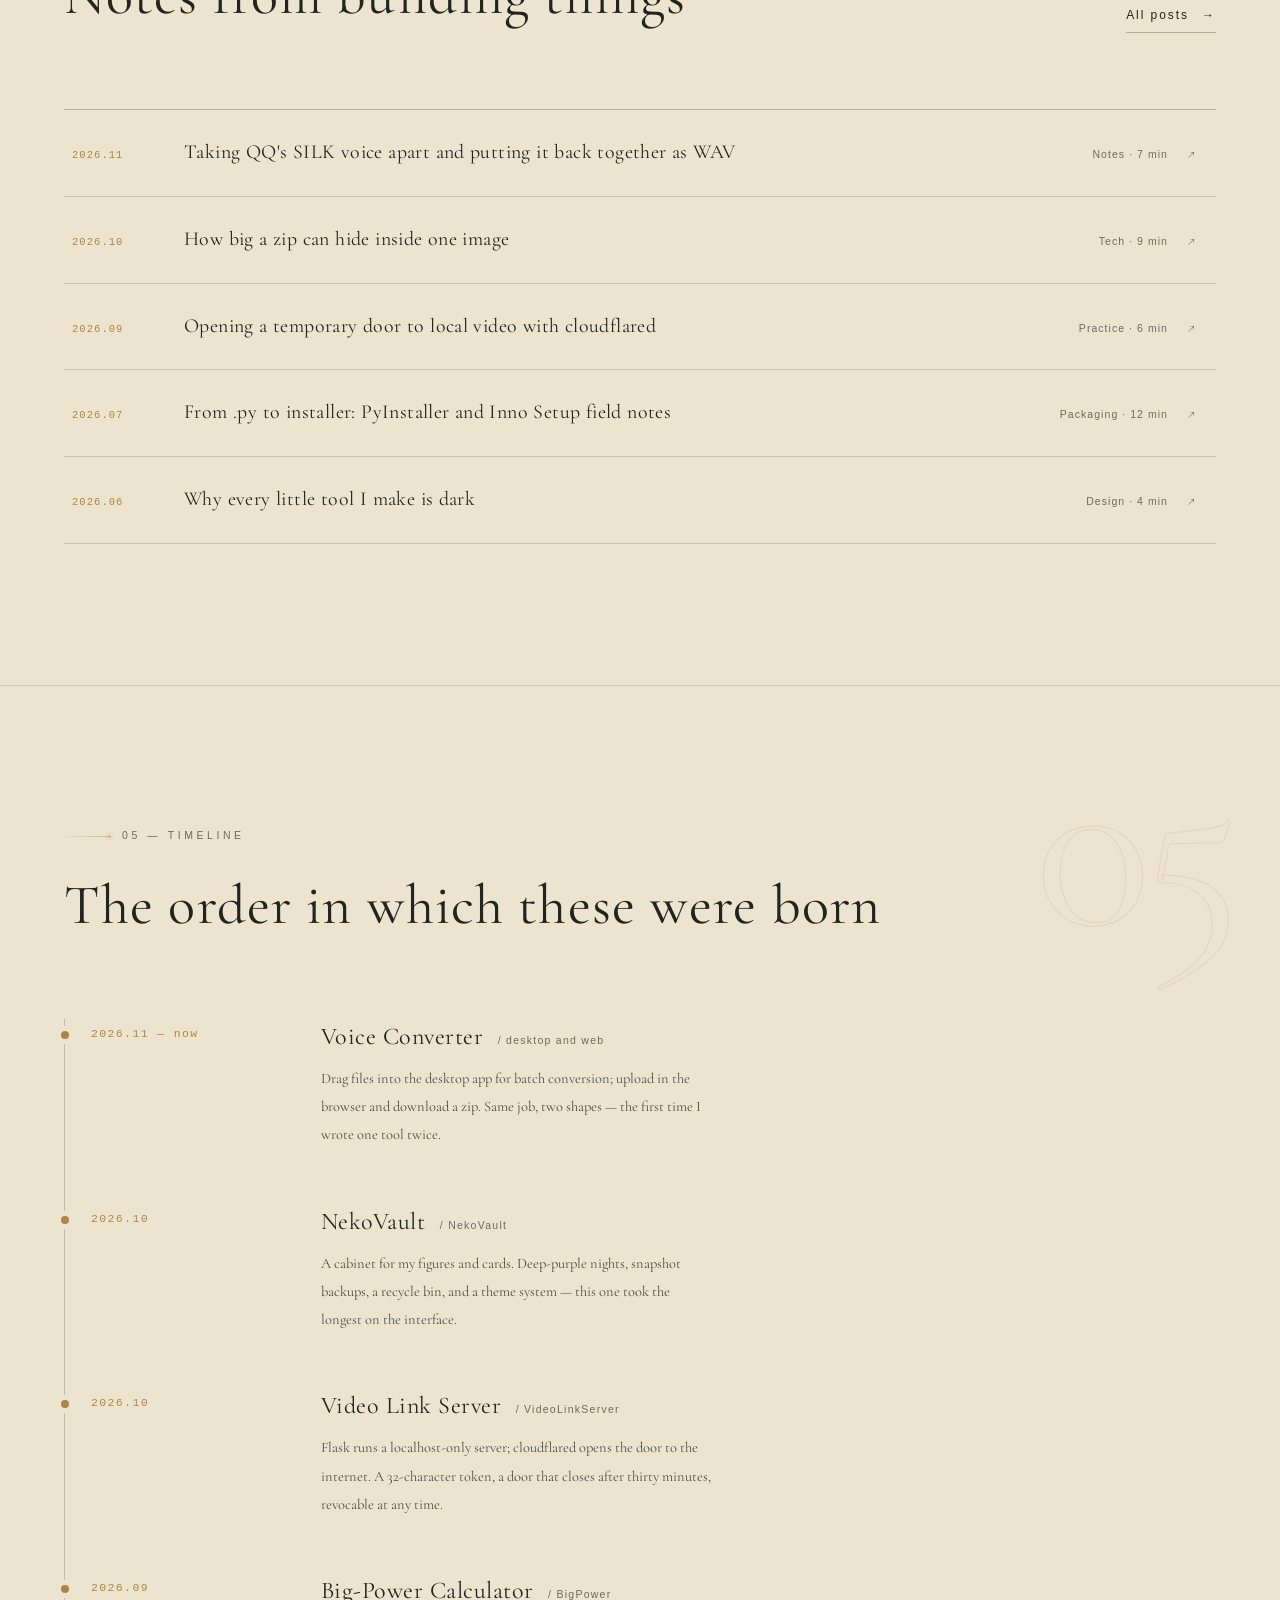
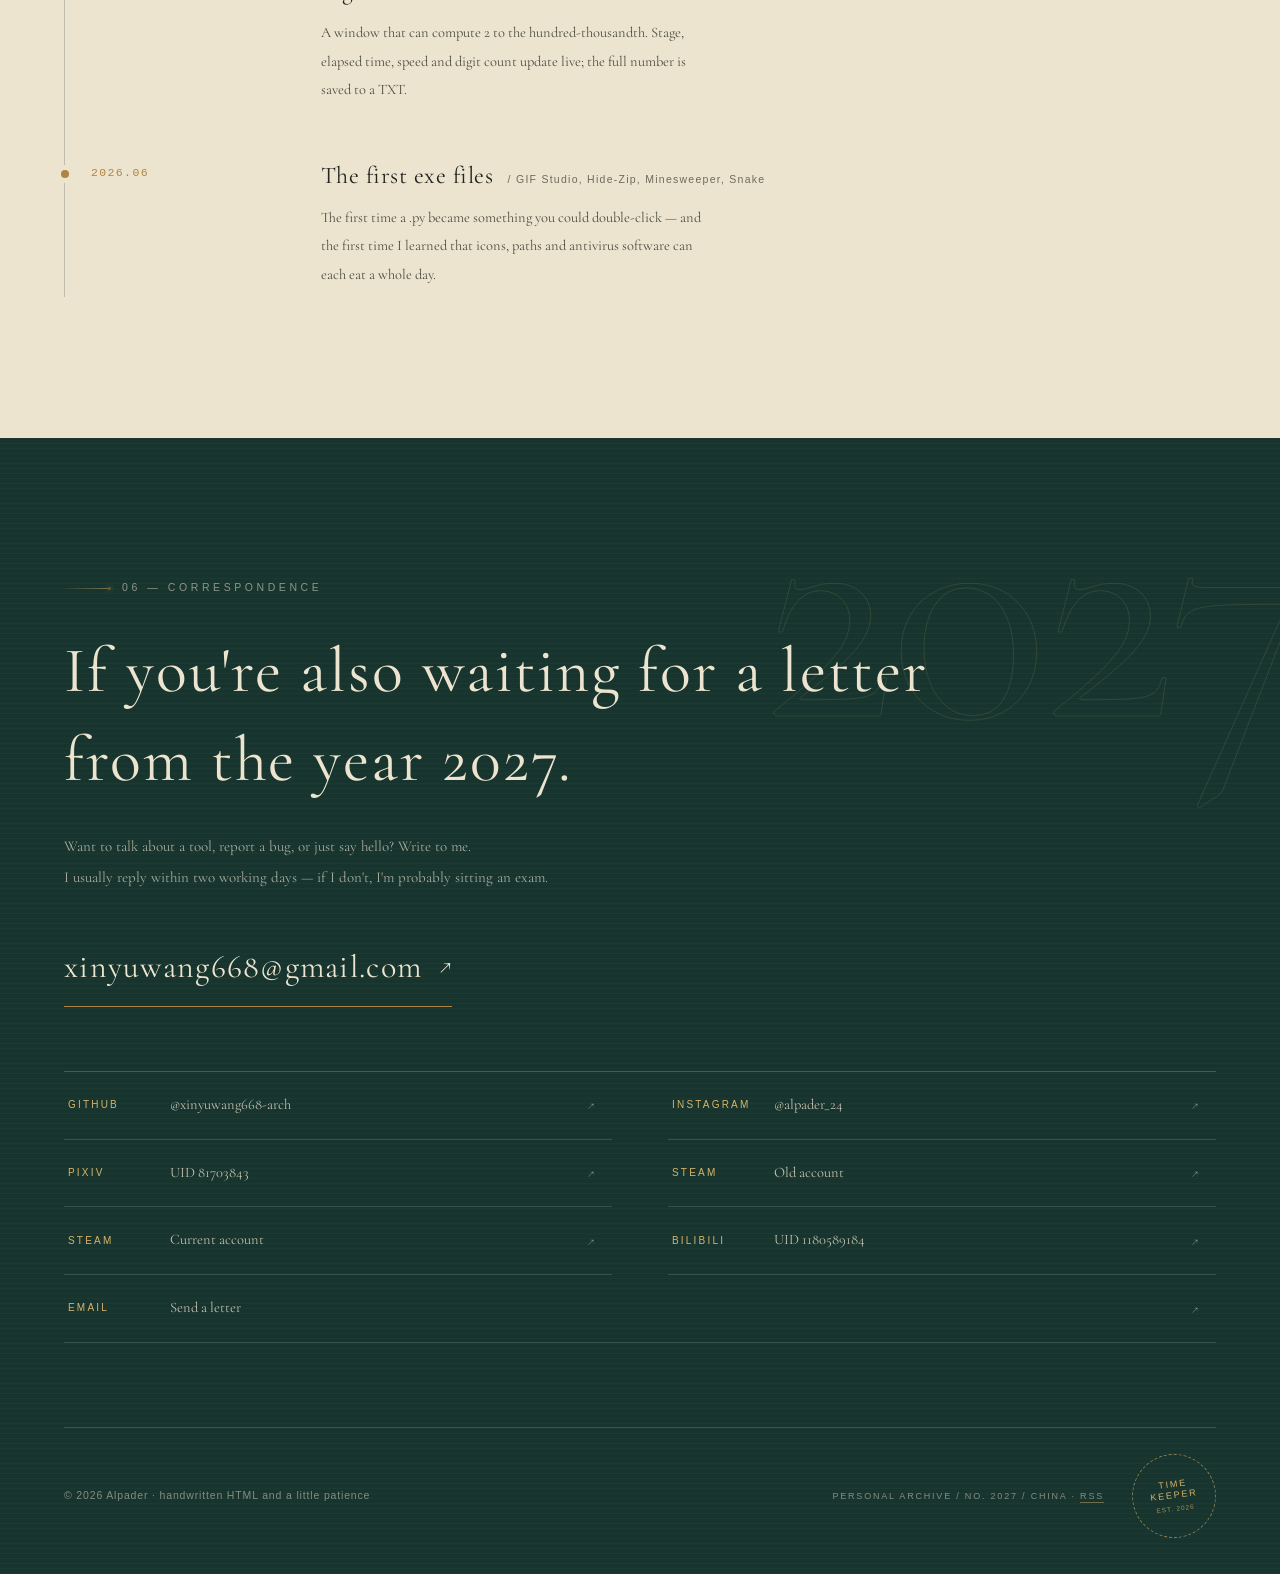
==== commit 45296548: "Let the door be pushed over, and let it open into a room" ====
--- a/index.html
+++ b/index.html
@@ -290,6 +290,7 @@
                 <path d="M60 40h480M60 760h480"/>
                 <path d="M40 80v640M560 80v640"/>
               </g>
+              <g id="doorSlab">
               <path d="M150 780V420a150 150 0 0 1 300 0v360Z" fill="#ede4d0"/>
               <path d="M150 780V420a150 150 0 0 1 300 0v360Z" fill="none" stroke="#b08442" stroke-width="1.5"/>
               <path d="M178 780V425a122 122 0 0 1 244 0v355" fill="none" stroke="#b08442" stroke-opacity=".55"/>
@@ -300,6 +301,8 @@
               <g stroke="#d6b36a" stroke-opacity=".5">
                 <path d="M150 560h300M150 600h300M150 640h300M150 680h300M150 720h300"/>
               </g>
+              <text x="300" y="740" text-anchor="middle" fill="#17352e" font-family="Georgia, 'Songti SC', serif" font-size="17" letter-spacing="7">SINCE 2026</text>
+              </g>
 
               <!-- surreal：漂浮的门、云里的眼、多出来的一个球 -->
               <g transform="translate(432 296) rotate(6)">
@@ -324,10 +327,10 @@
               </g>
               <path d="M300 60v90" stroke="#d6b36a" stroke-opacity=".7"/>
               <path d="M285 140h30" stroke="#d6b36a" stroke-opacity=".7"/>
-              <text x="300" y="740" text-anchor="middle" fill="#17352e" font-family="Georgia, 'Songti SC', serif" font-size="17" letter-spacing="7">SINCE 2026</text>
             </svg>
           </div>
           <p class="portrait__note">门在等一个房间</p>
+          <p class="portrait__hint">拖动可以推倒 · 点一下走进去</p>
           <figcaption class="portrait__cap"><span>FIG. 01</span><span>Alpader，中国，2026</span></figcaption>
         </figure>
 
@@ -624,6 +627,7 @@
 <script src="js/i18n.js"></script>
 <script src="js/main.js"></script>
 <script src="js/cut.js"></script>
+<script src="js/door.js"></script>
 <script src="js/name-rain.js"></script>
 <script src="js/art.js"></script>
 <script src="js/clock.js?v=20261116c"></script>
--- a/css/art.css
+++ b/css/art.css
@@ -250,10 +250,10 @@
   z-index: 1;
 }
 
-/* 右侧带「全部文章 →」这类链接的标题行，水印往下压、再淡一档 */
+/* 右侧已经有「2026 — 至今」「全部文章 →」这类内容的标题行，不放水印，
+   免得两个东西抢同一个角 */
 .sec-head--row::after {
-  top: .2em;
-  opacity: .42;
+  display: none;
 }
 
 .section--about .sec-head::after { content: "01"; }
@@ -319,3 +319,179 @@
     transition: none;
   }
 }
+
+/* ---------- 10. 主按钮：浅枫木 ---------- */
+/* 纹理是程序生成的 1024x320 木片（js/../assets/wood-maple.jpg），
+   横向料纹，浅枫色；只有主按钮铺木头，幽灵按钮保持描边，主次才清楚。 */
+.btn--solid,
+.btn--solid:hover,
+.btn--solid:focus-visible {
+  background-color: #c6a87e;
+  background-image:
+    linear-gradient(180deg, rgba(255, 250, 238, .22) 0%, rgba(255, 250, 238, 0) 46%, rgba(94, 68, 40, .10) 100%),
+    url("../assets/wood-maple.jpg");
+  background-size: 100% 100%, 100% auto;
+  background-position: center, center;
+  background-repeat: no-repeat, no-repeat;
+  color: #241a11;
+  border-color: rgba(74, 52, 30, .5);
+  text-shadow: 0 1px 0 rgba(255, 250, 238, .5);
+  box-shadow:
+    inset 0 1px 0 rgba(255, 250, 238, .38),
+    inset 0 -1px 0 rgba(94, 68, 40, .22),
+    0 1px 2px rgba(33, 36, 31, .10);
+  transition: background-color .4s var(--ease), color .4s, border-color .4s,
+              filter .4s var(--ease), box-shadow .4s var(--ease), transform .12s;
+}
+
+.btn--solid:hover,
+.btn--solid:focus-visible {
+  background-color: #cfb088;
+  border-color: rgba(74, 52, 30, .62);
+  filter: brightness(1.05) saturate(1.04);
+}
+
+.btn--solid:active {
+  transform: translateY(1px);
+  box-shadow:
+    inset 0 1px 3px rgba(74, 52, 30, .22),
+    0 0 0 rgba(0, 0, 0, 0);
+}
+
+@media (prefers-reduced-motion: reduce) {
+  .btn--solid:active { transform: none; }
+}
+
+/* ---------- 11. 插画里的门：可以推倒，也可以走进去 ---------- */
+.portrait__frame {
+  position: relative;
+  cursor: grab;
+  touch-action: pan-y;           /* 竖着滑页面不被吃掉 */
+  -webkit-tap-highlight-color: transparent;
+}
+
+.portrait__frame.is-dragging { cursor: grabbing; }
+
+#doorSlab {
+  transform-box: fill-box;
+  transform-origin: 50% 100%;
+  will-change: transform;
+  backface-visibility: hidden;
+}
+
+.portrait__frame:focus-visible {
+  outline: 1px solid var(--brass);
+  outline-offset: 6px;
+}
+
+/* 推倒之后压在地上的一层暗影 */
+.portrait__frame.is-toppled::after {
+  content: '';
+  position: absolute;
+  left: 12%;
+  right: 12%;
+  bottom: 2%;
+  height: 8%;
+  pointer-events: none;
+  background: radial-gradient(50% 60% at 50% 50%, rgba(15, 39, 33, .55), rgba(15, 39, 33, 0) 70%);
+  opacity: 0;
+  animation: doorDust 1.1s ease-out .12s forwards;
+}
+
+@keyframes doorDust {
+  0%   { opacity: 0; transform: scaleY(.4); }
+  22%  { opacity: .9; transform: scaleY(1); }
+  100% { opacity: .35; transform: scaleY(1); }
+}
+
+/* 提示：第一次互动之后自己淡下去 */
+.portrait__hint {
+  margin-top: 10px;
+  font-family: var(--font-sans);
+  font-size: 9.5px;
+  letter-spacing: .2em;
+  color: var(--brass);
+  opacity: .62;
+  transition: opacity .6s var(--ease);
+}
+
+.portrait__frame.is-used ~ .portrait__hint,
+.is-used .portrait__hint {
+  opacity: .18;
+}
+
+/* 走进去之后的房间 */
+.door-over {
+  position: fixed;
+  inset: 0;
+  z-index: 320;
+  display: flex;
+  align-items: center;
+  justify-content: center;
+  background: radial-gradient(120% 90% at 50% 38%, #16352c 0%, #0b1d18 70%, #071310 100%);
+  color: var(--paper);
+  clip-path: circle(0px at var(--ox, 50%) var(--oy, 70%));
+  transition: clip-path .68s cubic-bezier(.55, .04, .3, 1);
+  pointer-events: none;
+}
+
+.door-over.is-open {
+  clip-path: circle(160% at var(--ox, 50%) var(--oy, 70%));
+  pointer-events: auto;
+}
+
+.door-over[hidden] { display: none; }
+
+.door-over__inner {
+  max-width: 33rem;
+  padding: 0 26px;
+  text-align: center;
+}
+
+.door-over__kicker {
+  font-family: var(--font-sans);
+  font-size: 10px;
+  letter-spacing: .34em;
+  color: var(--brass-light);
+  margin-bottom: 26px;
+}
+
+.door-over__line {
+  font-family: var(--font-serif);
+  font-size: clamp(24px, 3.2vw, 38px);
+  line-height: 1.5;
+  letter-spacing: .02em;
+}
+
+.door-over__sub {
+  margin-top: 22px;
+  font-family: var(--font-serif);
+  font-size: 15px;
+  line-height: 1.9;
+  color: rgba(237, 228, 208, .72);
+}
+
+.door-over__back {
+  margin-top: 38px;
+  padding: 12px 26px;
+  border: 1px solid rgba(214, 179, 106, .55);
+  background: none;
+  color: var(--paper);
+  font-family: var(--font-sans);
+  font-size: 11px;
+  letter-spacing: .22em;
+  cursor: pointer;
+  transition: background .4s var(--ease), border-color .4s, color .4s;
+}
+
+.door-over__back:hover,
+.door-over__back:focus-visible {
+  background: rgba(214, 179, 106, .16);
+  border-color: var(--brass-light);
+}
+
+@media (prefers-reduced-motion: reduce) {
+  .door-over { transition: none; }
+  #doorSlab { will-change: auto; }
+  .portrait__frame.is-toppled::after { animation: none; opacity: .35; }
+}
